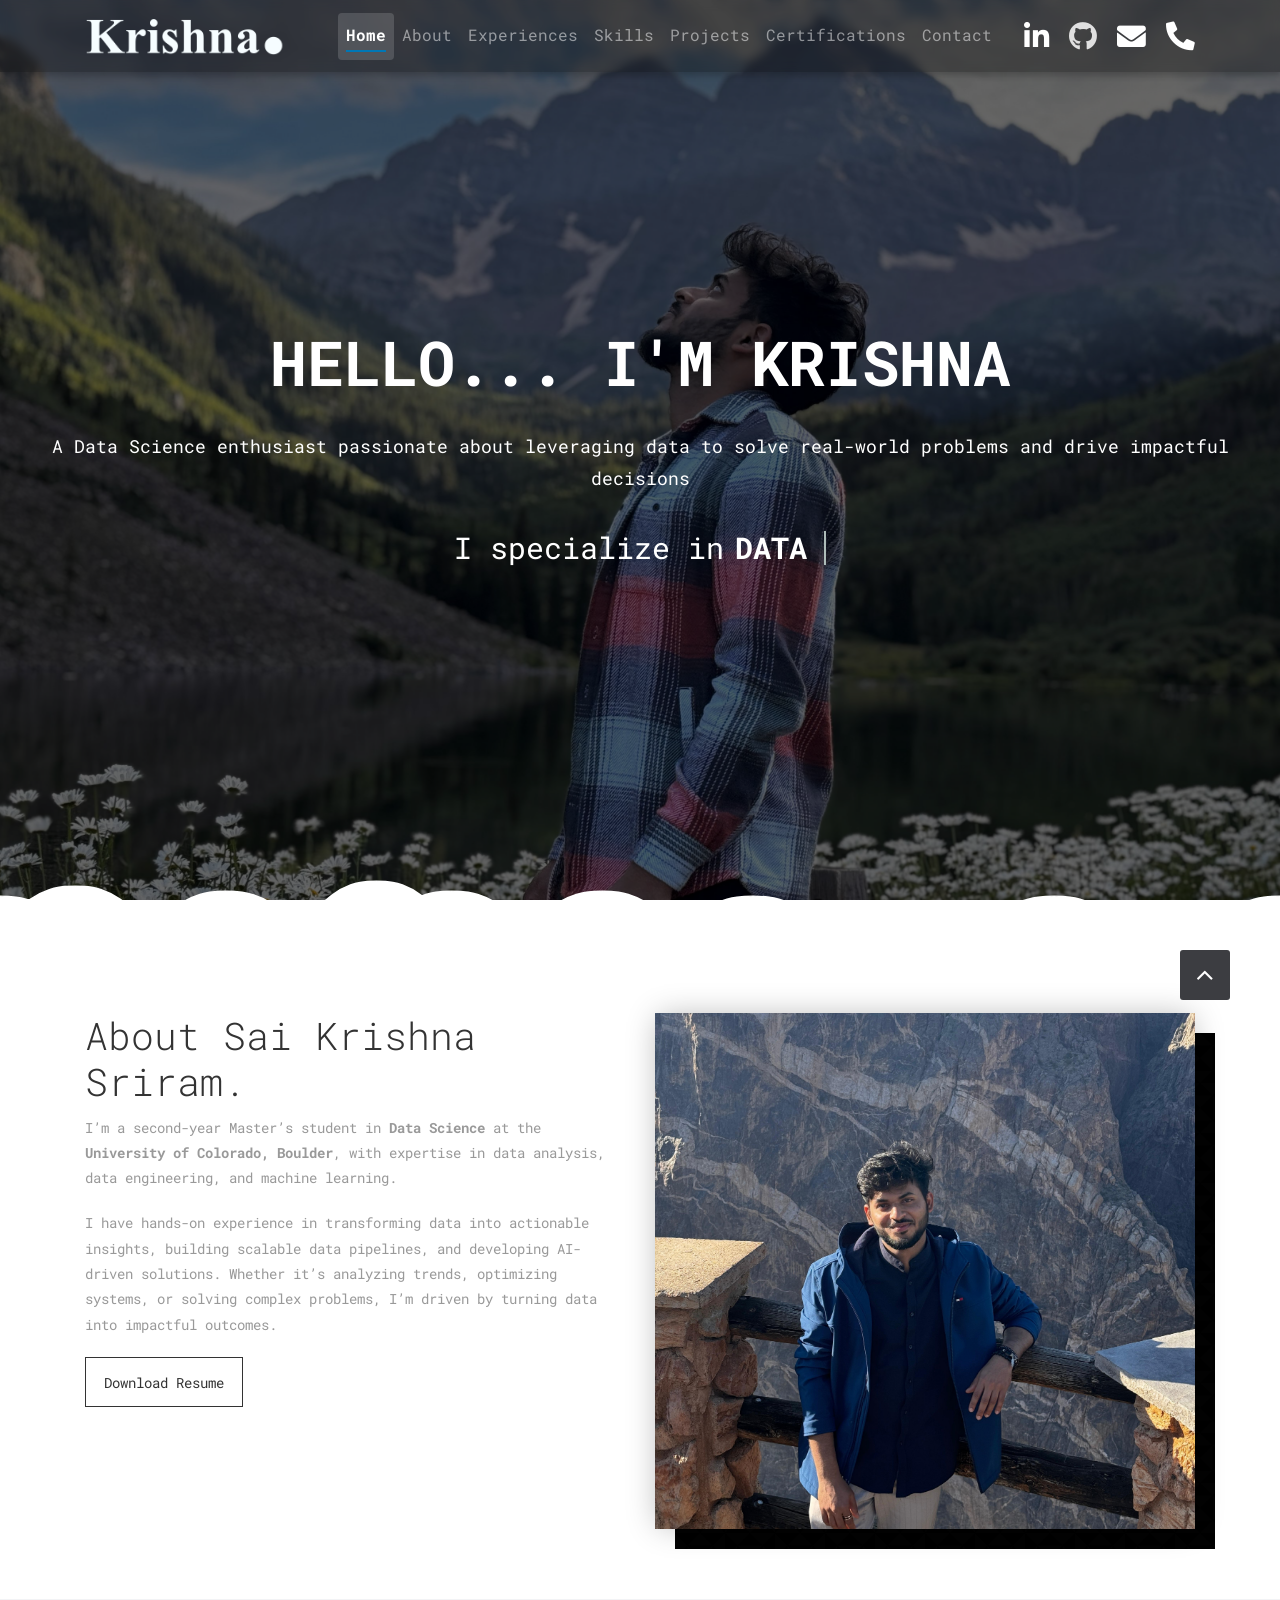
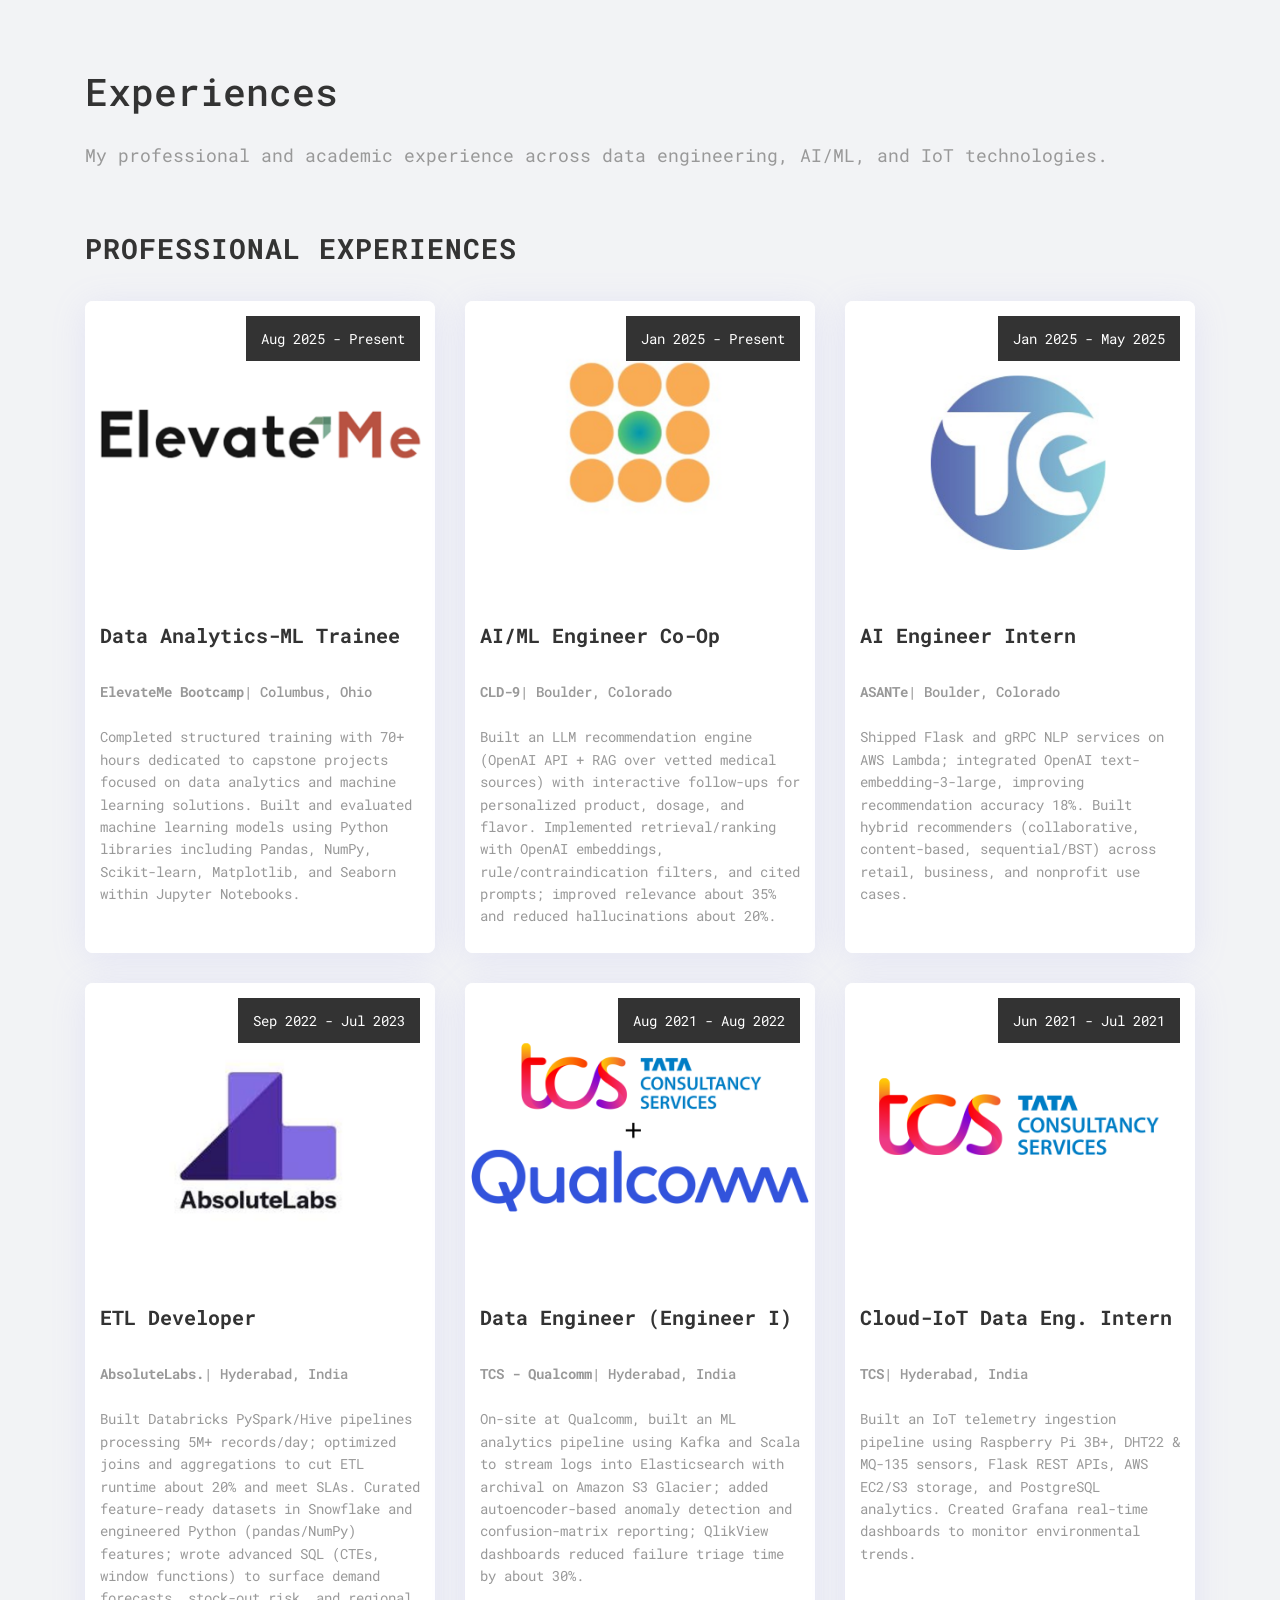
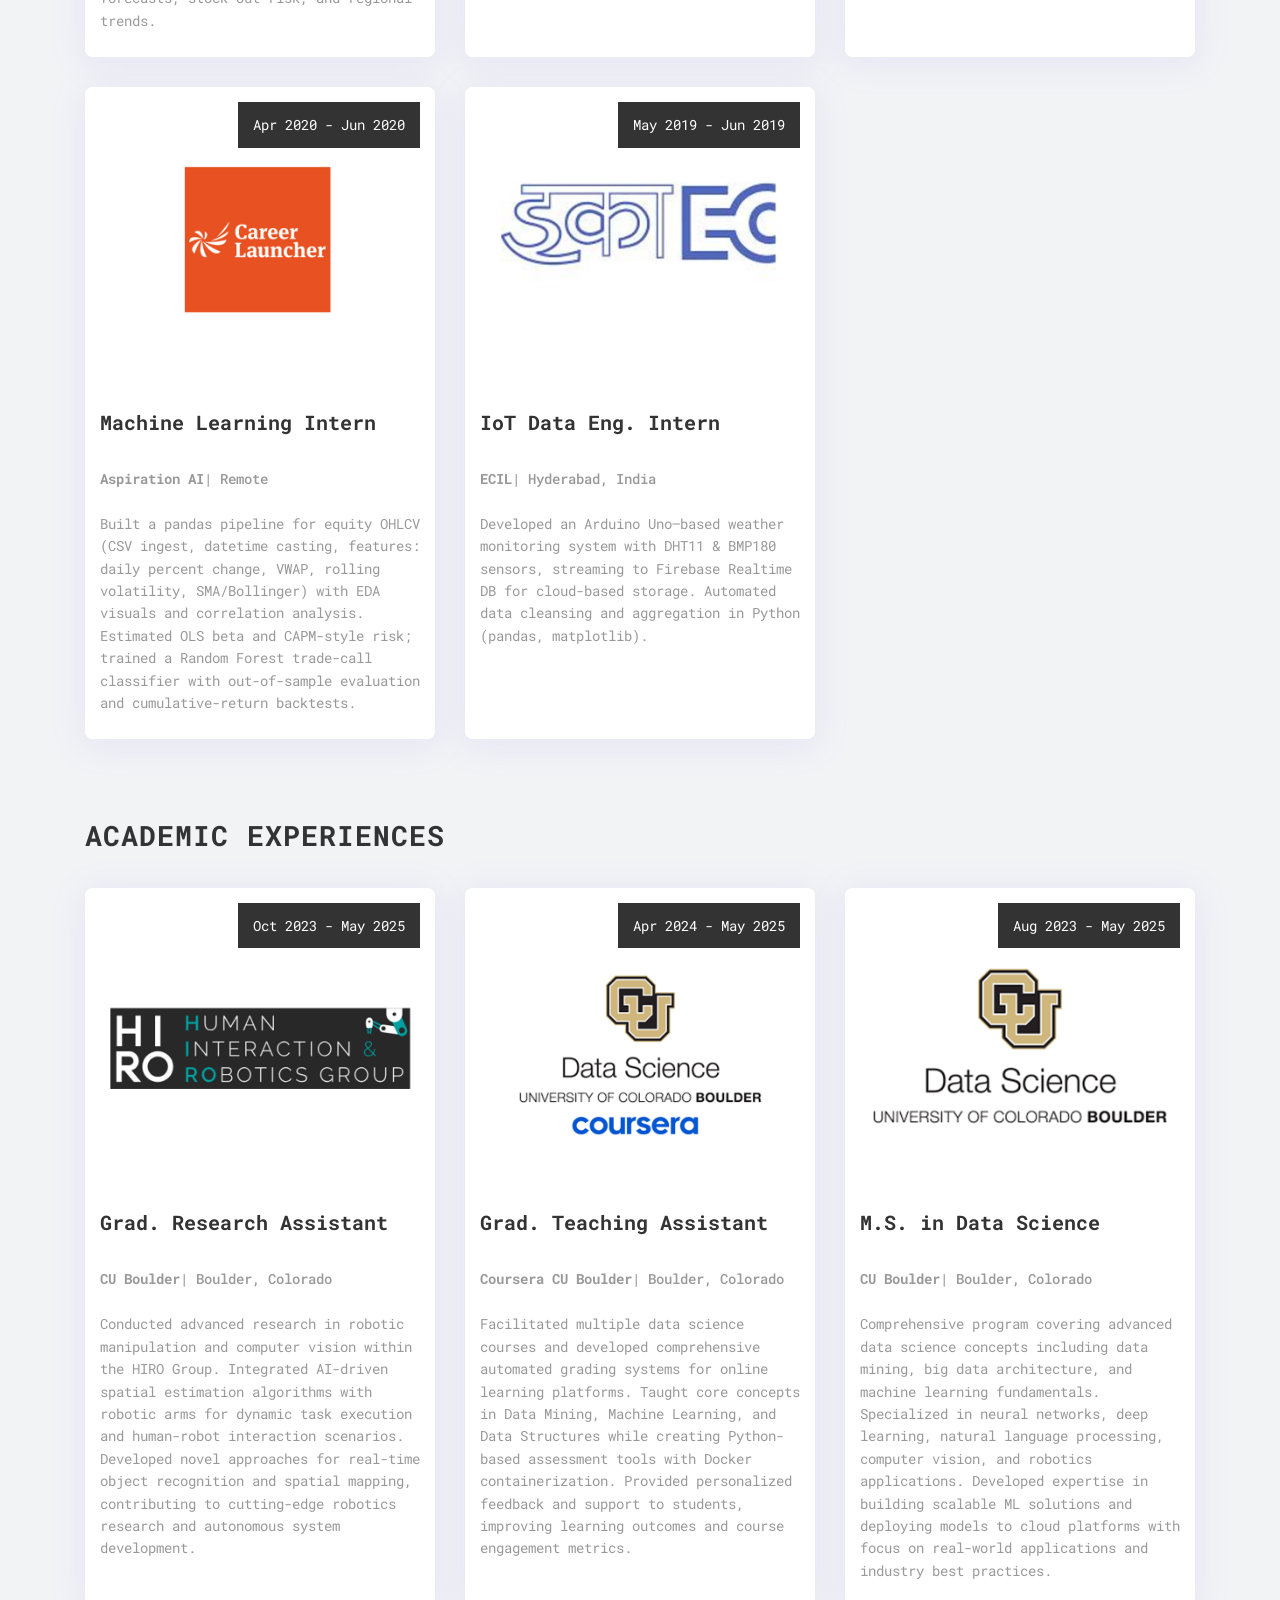
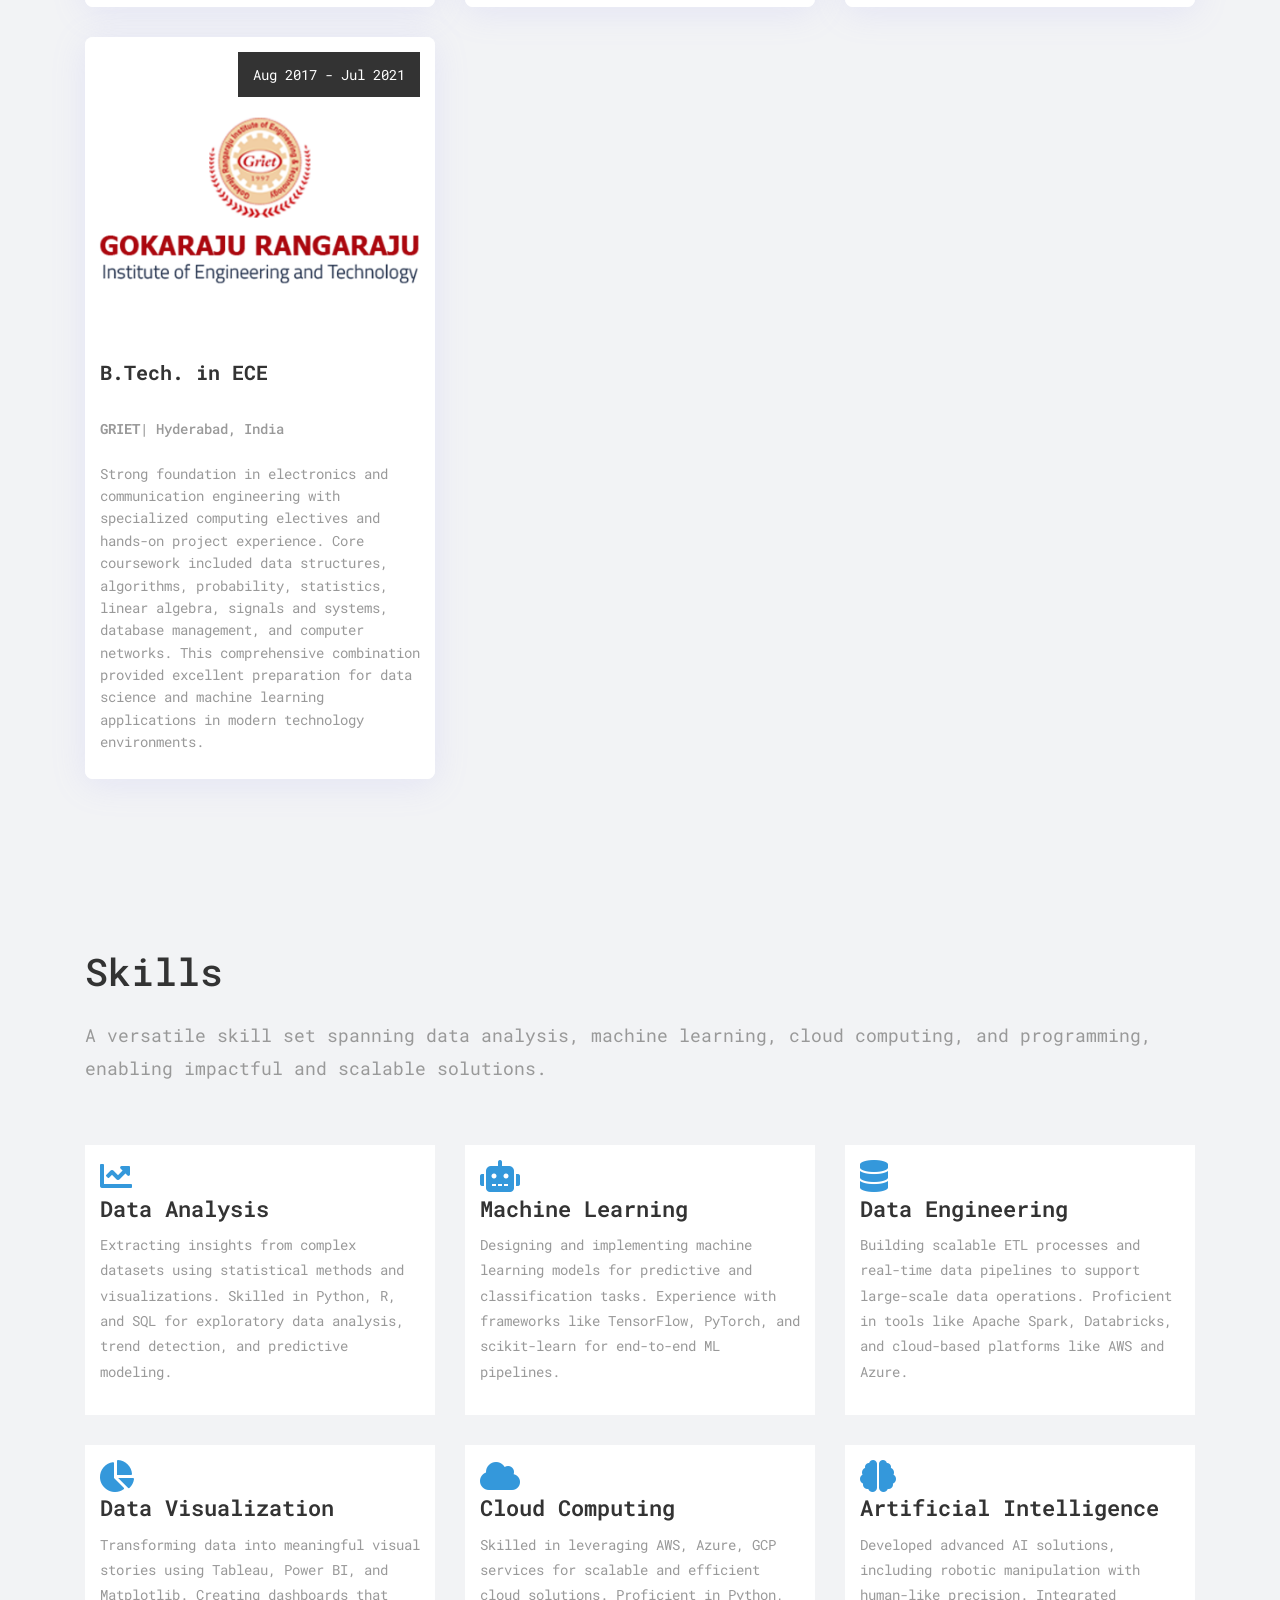
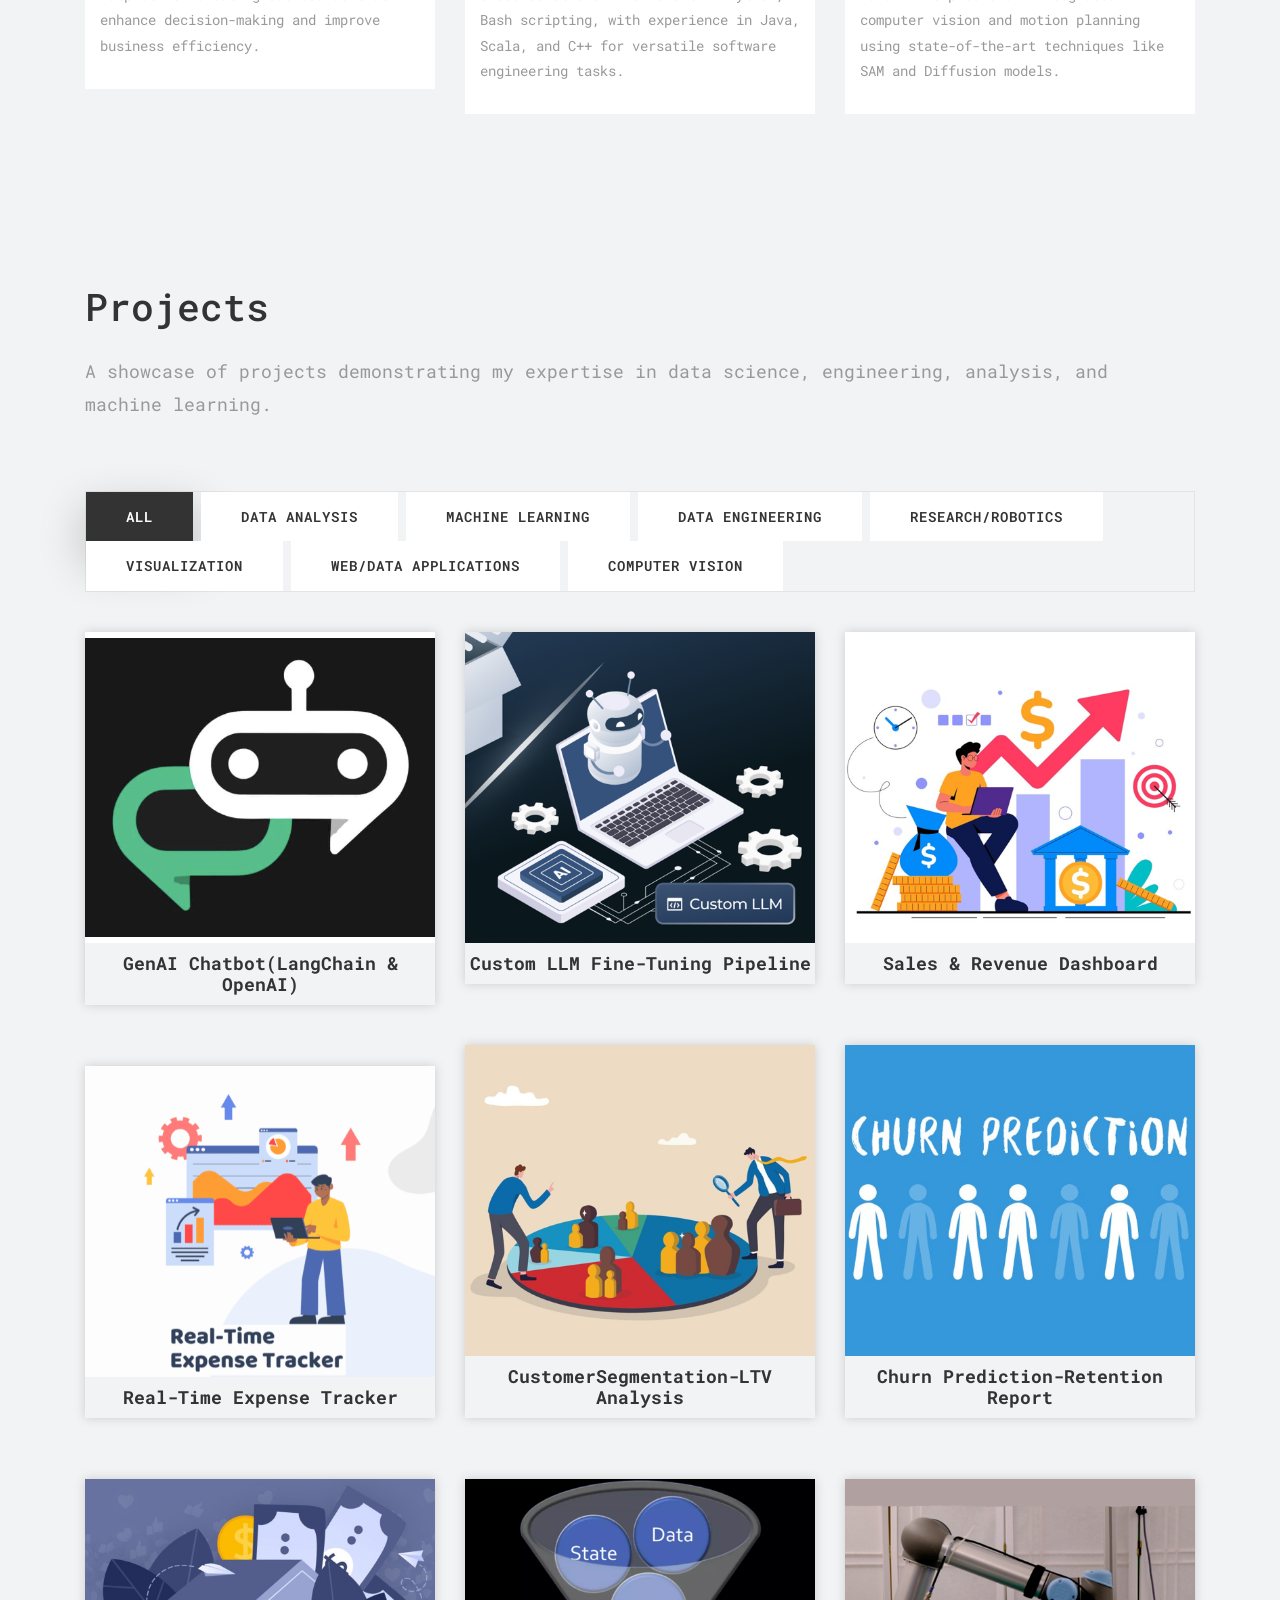
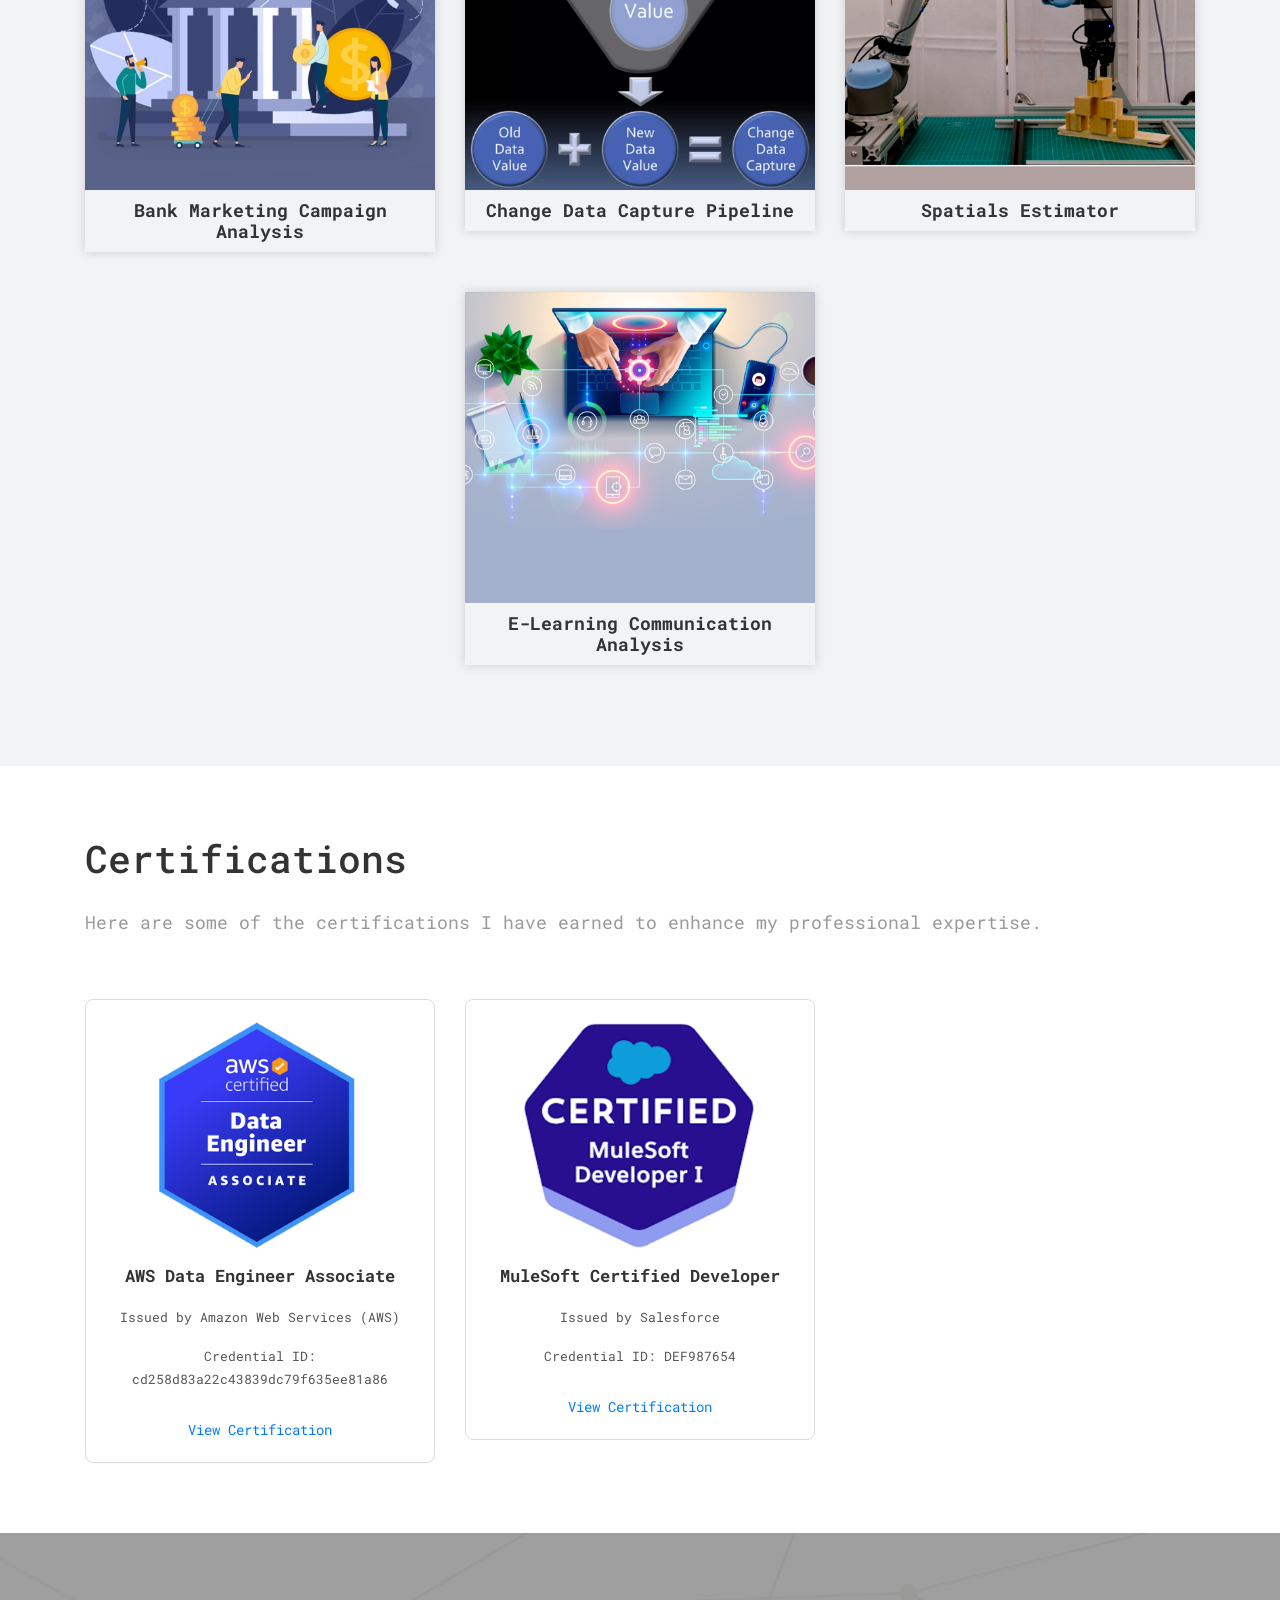
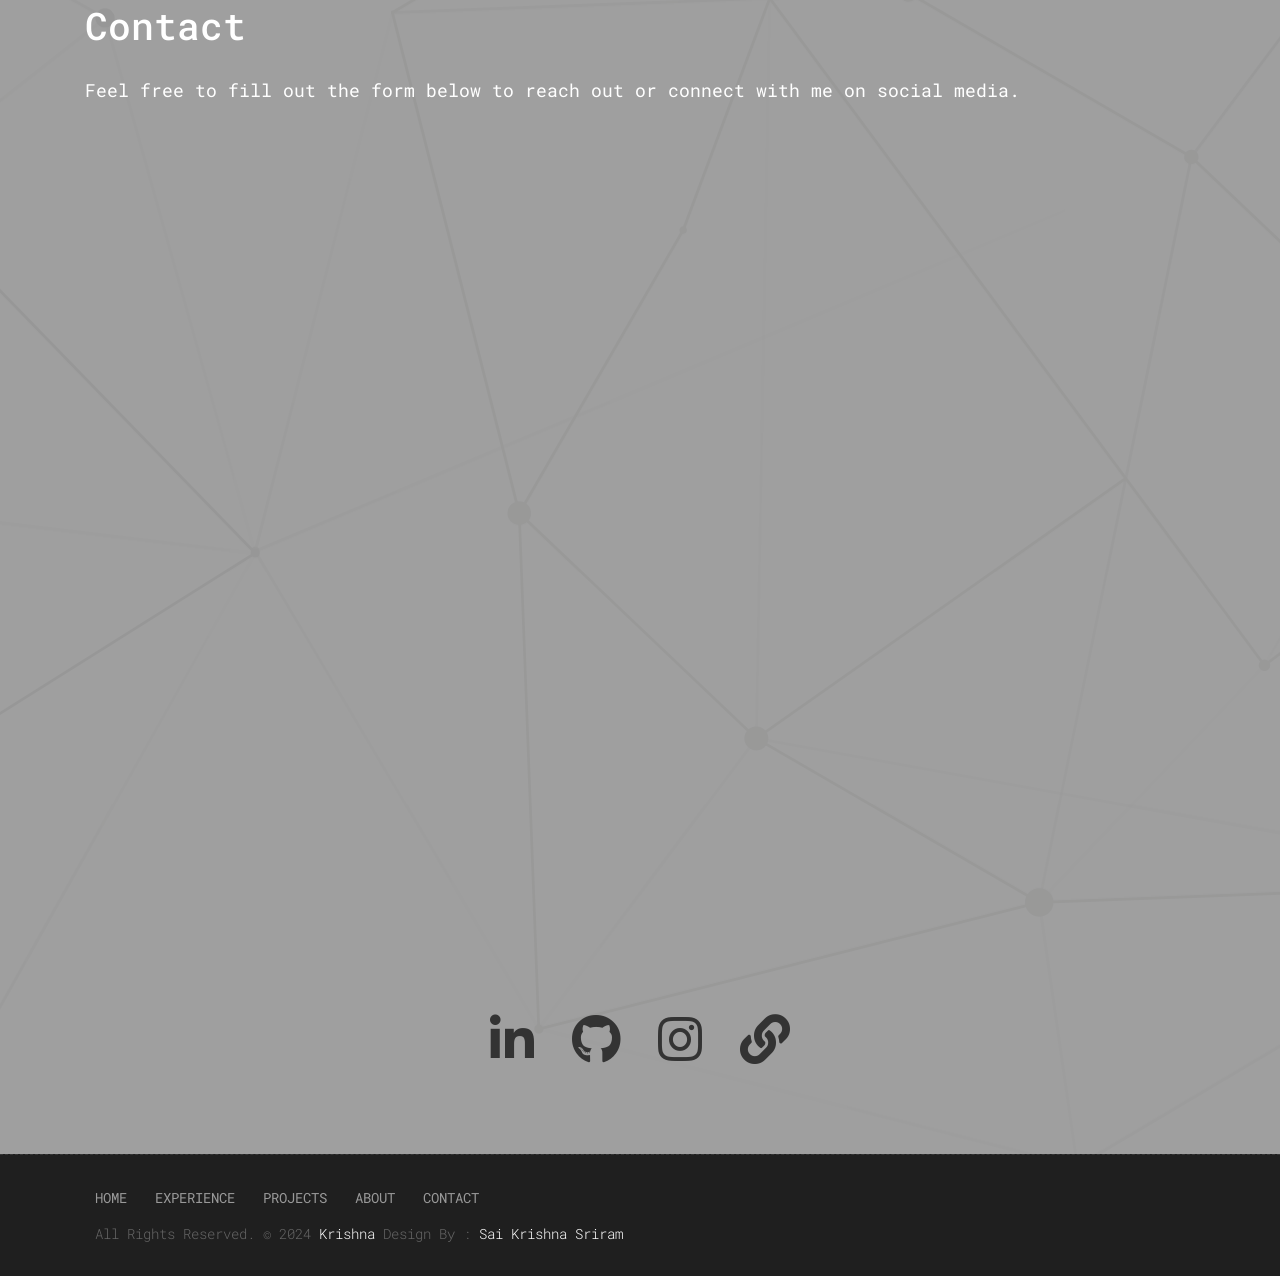
==== index.html @ e0ec7920 "Update portfolio with new images and styling changes" ====
<!DOCTYPE html>
<html lang="en">

    <!-- Basic -->
    <meta charset="utf-8">
    <meta http-equiv="X-UA-Compatible" content="IE=edge">   
   
    <!-- Mobile Metas -->
    <meta name="viewport" content="width=device-width, minimum-scale=1.0, maximum-scale=1.0, user-scalable=no">
 
     <!-- Site Metas -->
    <title>Sriram Sai Krishna</title>  
    <meta name="keywords" content="">
    <meta name="description" content="">
    <meta name="author" content="">

    <!-- Site Icons -->
    <link rel="shortcut icon" href="uploads/favicon.ico" type="image/x-icon" />
    <link rel="apple-touch-icon" href="images/apple-touch-icon.png">
    <link href="https://cdnjs.cloudflare.com/ajax/libs/font-awesome/5.15.4/css/all.min.css" rel="stylesheet">


    <!-- Bootstrap CSS -->
    <link rel="stylesheet" href="css/bootstrap.min.css">
    <!-- Site CSS -->
    <link rel="stylesheet" href="style.css">
    <!-- Responsive CSS -->
    <link rel="stylesheet" href="css/responsive.css">
    <!-- Custom CSS -->
    <link rel="stylesheet" href="css/custom.css">
	<script src="js/modernizr.js"></script> <!-- Modernizr -->

    <!--[if lt IE 9]>
      <script src="https://oss.maxcdn.com/libs/html5shiv/3.7.0/html5shiv.js"></script>
      <script src="https://oss.maxcdn.com/libs/respond.js/1.4.2/respond.min.js"></script>
    <![endif]-->

</head>
<body id="page-top" class="politics_version">

    <!-- LOADER -->
    <div id="preloader">
        <div id="main-ld">
			<div id="loader"></div>  
		</div>
    </div><!-- end loader -->
    <!-- END LOADER -->
	
<!-- Navigation -->
<nav class="navbar navbar-expand-lg navbar-dark fixed-top" id="mainNav">
  <div class="container">
      <a class="navbar-brand js-scroll-trigger" href="#page-top">
          <img class="img-fluid" src="images/logo.png" alt="" />
      </a>
      <button
          class="navbar-toggler navbar-toggler-right"
          type="button"
          data-toggle="collapse"
          data-target="#navbarResponsive"
          aria-controls="navbarResponsive"
          aria-expanded="false"
          aria-label="Toggle navigation"
      >
          Menu
          <i class="fa fa-bars"></i>
      </button>
      <div class="collapse navbar-collapse" id="navbarResponsive">
          <ul class="navbar-nav text-uppercase ml-auto">
              <li class="nav-item">
                  <a class="nav-link js-scroll-trigger active" href="#home">Home</a>
              </li>
              <li class="nav-item">
                  <a class="nav-link js-scroll-trigger active" href="#about">About</a>
              </li>
              <li class="nav-item">
                  <a class="nav-link js-scroll-trigger active" href="#experiences">Experiences</a>
              </li>
              <li class="nav-item">
                  <a class="nav-link js-scroll-trigger active" href="#skills">Skills</a>
              </li>
              <li class="nav-item">
                  <a class="nav-link js-scroll-trigger active" href="#projects">Projects</a>
              </li>
              <li class="nav-item">
                  <a class="nav-link js-scroll-trigger active" href="#certifications">Certifications</a>
              </li>
              <li class="nav-item">
                  <a class="nav-link js-scroll-trigger active" href="#contact">Contact</a>
              </li>
          </ul>
          <!-- Social Icons -->
          <div class="navbar-social ml-4">
              <a href="https://www.linkedin.com/in/saikrishnasriram/" target="_blank" class="social-icon">
                  <i class="fab fa-linkedin"></i>
              </a>
              <a href="https://github.com/Krish3na" target="_blank" class="social-icon">
                  <i class="fab fa-github"></i>
              </a>
              <a href="mailto:saikrishna.sriram@colorado.edu" class="social-icon">
                  <i class="fas fa-envelope"></i>
              </a>
              <a href="tel:+17202336444" class="social-icon">
                  <i class="fas fa-phone-alt"></i>
              </a>
          </div>
      </div>
  </div>
</nav>

	<section id="home" class="main-banner parallaxie" style="background: url('uploads/banner-01.jpg')">
		<div class="heading">
			<h1>hello... i'm Krishna</h1>
			<p>A Data Science enthusiast passionate about leveraging data to solve real-world problems and drive impactful decisions</p>
			<h3 class="cd-headline clip is-full-width">
				<span>I specialize in </span>
				<span class="cd-words-wrapper">
					<b class="is-visible">Data Analysis</b>
					<b>Machine Learning</b>
					<b>Data Engineering</b>
					<b>Data Visualization</b>
				</span>
			</h3>
		</div>
	</section>

	<svg id="clouds" class="hidden-xs" xmlns="http://www.w3.org/2000/svg" version="1.1" width="100%" height="100" viewBox="0 0 85 100" preserveAspectRatio="none">
        <path d="M-5 100 Q 0 20 5 100 Z
            M0 100 Q 5 0 10 100
            M5 100 Q 10 30 15 100
            M10 100 Q 15 10 20 100
            M15 100 Q 20 30 25 100
            M20 100 Q 25 -10 30 100
            M25 100 Q 30 10 35 100
            M30 100 Q 35 30 40 100
            M35 100 Q 40 10 45 100
            M40 100 Q 45 50 50 100
            M45 100 Q 50 20 55 100
            M50 100 Q 55 40 60 100
            M55 100 Q 60 60 65 100
            M60 100 Q 65 50 70 100
            M65 100 Q 70 20 75 100
            M70 100 Q 75 45 80 100
            M75 100 Q 80 30 85 100
            M80 100 Q 85 20 90 100
            M85 100 Q 90 50 95 100
            M90 100 Q 95 25 100 100
            M95 100 Q 100 15 105 100 Z">
        </path>
    </svg>

    <div id="about" class="section wb">
        <div class="container">
            <div class="row">
                <div class="col-md-6">
                    <div class="message-box">                        
                        <h2>About Sai Krishna Sriram.</h2>
                        <p>I’m a second-year Master’s student in  <strong>Data Science</strong> at the  <strong>University of Colorado, Boulder</strong>, with expertise in data analysis, data engineering, and machine learning.</p>
						<p>I have hands-on experience in transforming data into actionable insights, building scalable data pipelines, and developing AI-driven solutions. Whether it’s analyzing trends, optimizing systems, or solving complex problems, I’m driven by turning data into impactful outcomes.</p>

                        <a href="assets/SaiKrishna_Sriram_Resume_DataEngineer.pdf" download="SaiKrishna_Sriram_Resume.pdf" class="sim-btn btn-hover-new" data-text="Download Resume"><span>Download Resume</span></a>
                        <!-- <a href="assets/SaiKrishnaSriram_Resume_E2.pdf" download="SaiKrishna_Sriram_Resume.pdf" class="btn btn-primary">
                            Download Resume
                        </a> -->
                        
                    </div><!-- end messagebox -->
                </div><!-- end col -->

                <div class="col-md-6">
                    <div class="right-box-pro wow fadeIn">
                        <img src="uploads/about_04.jpg" alt="" class="img-fluid img-rounded">
                    </div><!-- end media -->
                </div><!-- end col -->
            </div><!-- end row -->
        </div><!-- end container -->
    </div><!-- end section -->
	
    <div id="experiences" class="section lb">
		<div class="container">
			<div class="section-title text-left">
                <h3>Experiences</h3>
                <p>My professional and academic experience across data engineering, AI/ML, and IoT technologies.</p>
            </div><!-- end title -->
			
			<!-- Professional Experiences Subsection -->
			<div class="subsection-title text-left">
                <h4 style="font-size: 28px; font-weight: 700; color: #333; margin-bottom: 25px; text-transform: uppercase; letter-spacing: 1px;">Professional Experiences</h4>
            </div>
			
			<div class="row">
                <div class="col-md-4 col-sm-6 col-lg-4">
					<div class="post-box">
						<div class="post-thumb">
							<img src="uploads/ElevateMe.png" class="img-fluid" alt="post-img" />
							<div class="date">
								<span>Aug 2025 - Present</span>
							</div>
						</div>
						<div class="post-info">
                            <h4>Data Analytics-ML Trainee</h4>
                            <p><strong>ElevateMe Bootcamp</strong> | Columbus, Ohio</p>
                            <p>
                                Completed structured training with 70+ hours dedicated to capstone projects focused on data analytics and machine learning solutions. Built and evaluated machine learning models using Python libraries including Pandas, NumPy, Scikit-learn, Matplotlib, and Seaborn within Jupyter Notebooks.
                            </p>
                        </div>
					</div>
				</div>
                <div class="col-md-4 col-sm-6 col-lg-4">
					<div class="post-box">
						<div class="post-thumb">
							<img src="uploads/CLD-9.png" class="img-fluid" alt="post-img" />
							<div class="date">
								<span>Jan 2025 - Present</span>
							</div>
						</div>
						<div class="post-info">
                            <h4>AI/ML Engineer Co-Op</h4>
                            <p><strong>CLD-9</strong> | Boulder, Colorado</p>
                            <p>
                                Built an LLM recommendation engine (OpenAI API + RAG over vetted medical sources) with interactive follow-ups for personalized product, dosage, and flavor. Implemented retrieval/ranking with OpenAI embeddings, rule/contraindication filters, and cited prompts; improved relevance about 35% and reduced hallucinations about 20%.
                            </p>
                        </div>
					</div>
				</div>
                <div class="col-md-4 col-sm-6 col-lg-4">
					<div class="post-box">
						<div class="post-thumb">
							<img src="uploads/ASANTe.png" class="img-fluid" alt="post-img" />
							<div class="date">
								<span>Jan 2025 - May 2025</span>
							</div>
						</div>
						<div class="post-info">
                            <h4>AI Engineer Intern</h4>
                            <p><strong>ASANTe</strong> | Boulder, Colorado</p>
                            <p>
                                Shipped Flask and gRPC NLP services on AWS Lambda; integrated OpenAI text-embedding-3-large, improving recommendation accuracy 18%. Built hybrid recommenders (collaborative, content-based, sequential/BST) across retail, business, and nonprofit use cases.
                            </p>
						</div>
					</div>
				</div>
				<div class="col-md-4 col-sm-6 col-lg-4">
					<div class="post-box">
						<div class="post-thumb">
							<img src="uploads/absoluteLabs.png" class="img-fluid" alt="post-img" />
							<div class="date">
								<span>Sep 2022 - Jul 2023</span>
							</div>
						</div>
                        <div class="post-info">
                            <h4>ETL Developer</h4>
                            <p><strong>AbsoluteLabs.</strong> | Hyderabad, India</p>
                            <p>
                                Built Databricks PySpark/Hive pipelines processing 5M+ records/day; optimized joins and aggregations to cut ETL runtime about 20% and meet SLAs. Curated feature-ready datasets in Snowflake and engineered Python (pandas/NumPy) features; wrote advanced SQL (CTEs, window functions) to surface demand forecasts, stock-out risk, and regional trends.
                            </p>
                        </div>
                    </div>
                </div>
				<div class="col-md-4 col-sm-6 col-lg-4">
					<div class="post-box">
						<div class="post-thumb">
							<img src="uploads/tcsQ.png" class="img-fluid" alt="post-img" />
							<div class="date">
								<span>Aug 2021 - Aug 2022</span>
							</div>
						</div>
						<div class="post-info">
                            <h4>Data Engineer (Engineer I)</h4>
                            <p><strong>TCS - Qualcomm</strong> | Hyderabad, India</p>
                            <p>
                                On-site at Qualcomm, built an ML analytics pipeline using Kafka and Scala to stream logs into Elasticsearch with archival on Amazon S3 Glacier; added autoencoder-based anomaly detection and confusion-matrix reporting; QlikView dashboards reduced failure triage time by about 30%.
                            </p>
                        </div>
                    </div>
                </div>
                <div class="col-md-4 col-sm-6 col-lg-4">
					<div class="post-box">
						<div class="post-thumb">
							<img src="uploads/TCS.png" class="img-fluid" alt="post-img" />
							<div class="date">
								<span>Jun 2021 - Jul 2021</span>
							</div>
						</div>
						<div class="post-info">
                            <h4>Cloud-IoT Data Eng. Intern</h4>
                            <p><strong>TCS</strong> | Hyderabad, India</p>
                            <p>
                                Built an IoT telemetry ingestion pipeline using Raspberry Pi 3B+, DHT22 & MQ-135 sensors, Flask REST APIs, AWS EC2/S3 storage, and PostgreSQL analytics. Created Grafana real-time dashboards to monitor environmental trends.
                            </p>
                        </div>
                    </div>
                </div>
				<div class="col-md-4 col-sm-6 col-lg-4">
					<div class="post-box">
						<div class="post-thumb">
							<img src="uploads/CareerLauncher.png" class="img-fluid" alt="post-img" />
							<div class="date">
								<span>Apr 2020 - Jun 2020</span>
							</div>
						</div>
						<div class="post-info">
                            <h4>Machine Learning Intern</h4>
                            <p><strong>Aspiration AI</strong> | Remote</p>
                            <p>
                                Built a pandas pipeline for equity OHLCV (CSV ingest, datetime casting, features: daily percent change, VWAP, rolling volatility, SMA/Bollinger) with EDA visuals and correlation analysis. Estimated OLS beta and CAPM-style risk; trained a Random Forest trade-call classifier with out-of-sample evaluation and cumulative-return backtests.
                            </p>
                        </div>
                    </div>
                </div>
				<div class="col-md-4 col-sm-6 col-lg-4">
					<div class="post-box">
						<div class="post-thumb">
							<img src="uploads/ECIL.png" class="img-fluid" alt="post-img" />
							<div class="date">
								<span>May 2019 - Jun 2019</span>
							</div>
						</div>
						<div class="post-info">
                            <h4>IoT Data Eng. Intern</h4>
                            <p><strong>ECIL</strong> | Hyderabad, India</p>
                            <p>
                                Developed an Arduino Uno–based weather monitoring system with DHT11 & BMP180 sensors, streaming to Firebase Realtime DB for cloud-based storage. Automated data cleansing and aggregation in Python (pandas, matplotlib).
                            </p>
                        </div>
                    </div>
                </div>
			</div>
			
			<!-- Academic Experiences Subsection -->
			<div class="subsection-title text-left" style="margin-top: 50px;">
                <h4 style="font-size: 28px; font-weight: 700; color: #333; margin-bottom: 25px; text-transform: uppercase; letter-spacing: 1px;">Academic Experiences</h4>
            </div>
			
			<div class="row">
                <div class="col-md-4 col-sm-6 col-lg-4">
					<div class="post-box">
						<div class="post-thumb">
							<img src="uploads/hiro_cuboulder.png" class="img-fluid" alt="post-img" />
							<div class="date">
								<span>Oct 2023 - May 2025</span>
							</div>
						</div>
						<div class="post-info">
                            <h4>Grad. Research Assistant</h4>
                            <p><strong>CU Boulder</strong> | Boulder, Colorado</p>
                            <p>
                                Conducted advanced research in robotic manipulation and computer vision within the HIRO Group. Integrated AI-driven spatial estimation algorithms with robotic arms for dynamic task execution and human-robot interaction scenarios. Developed novel approaches for real-time object recognition and spatial mapping, contributing to cutting-edge robotics research and autonomous system development.
                            </p>
						</div>
					</div>
				</div>
                <div class="col-md-4 col-sm-6 col-lg-4">
					<div class="post-box">
						<div class="post-thumb">
							<img src="uploads/msds_online_coursera.png" class="img-fluid" alt="post-img" />
							<div class="date">
								<span>Apr 2024 - May 2025</span>
							</div>
						</div>
						<div class="post-info">
                            <h4>Grad. Teaching Assistant</h4>
                            <p><strong>Coursera CU Boulder</strong> | Boulder, Colorado</p>
                            <p>
                                Facilitated multiple data science courses and developed comprehensive automated grading systems for online learning platforms. Taught core concepts in Data Mining, Machine Learning, and Data Structures while creating Python-based assessment tools with Docker containerization. Provided personalized feedback and support to students, improving learning outcomes and course engagement metrics.
                            </p>
                        </div>
					</div>
				</div>
                <div class="col-md-4 col-sm-6 col-lg-4">
					<div class="post-box">
						<div class="post-thumb">
							<img src="uploads/CUBoulder.png" class="img-fluid" alt="post-img" />
							<div class="date">
								<span>Aug 2023 - May 2025</span>
							</div>
						</div>
						<div class="post-info">
                            <h4>M.S. in Data Science</h4>
                            <p><strong>CU Boulder</strong> | Boulder, Colorado</p>
                            <p>
                                Comprehensive program covering advanced data science concepts including data mining, big data architecture, and machine learning fundamentals. Specialized in neural networks, deep learning, natural language processing, computer vision, and robotics applications. Developed expertise in building scalable ML solutions and deploying models to cloud platforms with focus on real-world applications and industry best practices.
                            </p>
						</div>
					</div>
				</div>
                <div class="col-md-4 col-sm-6 col-lg-4">
					<div class="post-box">
						<div class="post-thumb">
							<img src="uploads/GRIET.png" class="img-fluid" alt="post-img" />
							<div class="date">
								<span>Aug 2017 - Jul 2021</span>
							</div>
						</div>
						<div class="post-info">
                            <h4>B.Tech. in ECE</h4>
                            <p><strong>GRIET</strong> | Hyderabad, India</p>
                            <p>
                                Strong foundation in electronics and communication engineering with specialized computing electives and hands-on project experience. Core coursework included data structures, algorithms, probability, statistics, linear algebra, signals and systems, database management, and computer networks. This comprehensive combination provided excellent preparation for data science and machine learning applications in modern technology environments.
                            </p>
                        </div>
					</div>
				</div>
			</div>
			
		</div>
	</div>

    <div id="skills" class="section lb">
        <div class="container">
          <div class="section-title text-left">
            <h3>Skills</h3>
            <p>A versatile skill set spanning data analysis, machine learning, cloud computing, and programming, enabling impactful and scalable solutions.</p>
          </div>
          <div class="row">
            <!-- Data Analysis -->
            <div class="col-md-4">
              <div class="skills-inner-box">
                <div class="ser-icon">
                  <i class="fas fa-chart-line"></i>
                </div>
                <h2>Data Analysis</h2>
                <p>Extracting insights from complex datasets using statistical methods and visualizations. Skilled in Python, R, and SQL for exploratory data analysis, trend detection, and predictive modeling.</p>
              </div>
            </div>
            <!-- Machine Learning -->
            <div class="col-md-4">
              <div class="skills-inner-box">
                <div class="ser-icon">
                  <i class="fas fa-robot"></i>
                </div>
                <h2>Machine Learning</h2>
                <p>Designing and implementing machine learning models for predictive and classification tasks. Experience with frameworks like TensorFlow, PyTorch, and scikit-learn for end-to-end ML pipelines.</p>
              </div>
            </div>
            <!-- Data Engineering -->
            <div class="col-md-4">
              <div class="skills-inner-box">
                <div class="ser-icon">
                  <i class="fas fa-database"></i>
                </div>
                <h2>Data Engineering</h2>
                <p>Building scalable ETL processes and real-time data pipelines to support large-scale data operations. Proficient in tools like Apache Spark, Databricks, and cloud-based platforms like AWS and Azure.</p>
              </div>
            </div>
            <!-- Data Visualization -->
            <div class="col-md-4">
              <div class="skills-inner-box">
                <div class="ser-icon">
                  <i class="fas fa-chart-pie"></i>
                </div>
                <h2>Data Visualization</h2>
                <p>Transforming data into meaningful visual stories using Tableau, Power BI, and Matplotlib. Creating dashboards that enhance decision-making and improve business efficiency.</p>
              </div>
            </div>
            <!-- Cloud Computing -->
            <div class="col-md-4">
              <div class="skills-inner-box">
                <div class="ser-icon">
                  <i class="fas fa-cloud"></i>
                </div>
                <h2>Cloud Computing</h2>
                <p>Skilled in leveraging AWS, Azure, GCP services for scalable and efficient cloud solutions. Proficient in Python, Bash scripting, with experience in Java, Scala, and C++ for versatile software engineering tasks.</p>
              </div>
            </div>
            <!-- Artificial Intelligence -->
            <div class="col-md-4">
              <div class="skills-inner-box">
                <div class="ser-icon">
                  <i class="fas fa-brain"></i>
                </div>
                <h2>Artificial Intelligence</h2>
                <p>Developed advanced AI solutions, including robotic manipulation with human-like precision. Integrated computer vision and motion planning using state-of-the-art techniques like SAM and Diffusion models.</p>
              </div>
            </div>
          </div>
        </div>
      </div>
      
	
	<div id="projects" class="section lb">
		<div class="container">
			<div class="section-title text-left">
                <h3>Projects</h3>
                <p>A showcase of projects demonstrating my expertise in data science, engineering, analysis, and machine learning.</p>
            </div><!-- end title -->
			
			<div class="gallery-menu row">
				<div class="col-md-12">
					<div class="button-group filter-button-group text-left">
						<button class="active" data-filter="*">All</button>
						<button data-filter=".gal_a">Data Analysis</button>
						<button data-filter=".gal_b">Machine Learning</button>
						<button data-filter=".gal_c">Data Engineering</button>
                        <button data-filter=".gal_d">Research/Robotics</button>
                        <button data-filter=".gal_e">Visualization</button>
                        <button data-filter=".gal_f">Web/Data Applications</button>
                        <button data-filter=".gal_g">Computer Vision</button>
					</div>
				</div>
			</div>
			
			<div class="gallery-list row">

                <div class="col-md-4 col-sm-6 gallery-grid gal_b gal_c gal_f gal_e gal_a">
                    <div class="gallery-single fix equal-box">
                        <img src="uploads/GenAIChatbot.png" class="img-fluid" alt="GenAI Chatbot(LangChain & OpenAI)">
                        <div class="img-overlay">
                            <a href="https://github.com/Krish3na/genai-chatbot" target="_blank" class="hoverbutton global-radius">
                                <i class="fa fa-github"></i>
                            </a>
                        </div>
                        <h4 class="project-title">GenAI Chatbot(LangChain & OpenAI)</h4>
                    </div>
                </div>

                <div class="col-md-4 col-sm-6 gallery-grid gal_b gal_c gal_f">
                    <div class="gallery-single fix equal-box">
                        <img src="uploads/CustomLLMPipeline.png" class="img-fluid" alt="Custom LLM Fine-Tuning Pipeline">
                        <div class="img-overlay">
                            <a href="https://github.com/Krish3na/custom-llm-fine-tuning " target="_blank" class="hoverbutton global-radius">
                                <i class="fa fa-github"></i>
                            </a>
                        </div>
                        <h4 class="project-title">Custom LLM Fine-Tuning Pipeline</h4>
                    </div>
                </div>

                <div class="col-md-4 col-sm-6 gallery-grid gal_a gal_b gal_c gal_e gal_f">
                    <div class="gallery-single fix equal-box">
                        <img src="uploads/Sales&Revenue.png" class="img-fluid" alt="Sales & Revenue Dashboard">
                        <div class="img-overlay">
                            <a href="https://github.com/Krish3na/sales-revenue" target="_blank" class="hoverbutton global-radius">
                                <i class="fa fa-github"></i>
                            </a>
                        </div>
                        <h4 class="project-title">Sales & Revenue Dashboard</h4>
                    </div>
                </div>

                <div class="col-md-4 col-sm-6 gallery-grid gal_a gal_b gal_c gal_e gal_f">
                    <div class="gallery-single fix equal-box">
                        <img src="uploads/CustomerSegementation.png" class="img-fluid" alt="Customer Segmentation & LTV Analysis">
                        <div class="img-overlay">
                            <a href="https://github.com/Krish3na/customer-segmentation" target="_blank" class="hoverbutton global-radius">
                                <i class="fa fa-github"></i>
                            </a>
                        </div>
                        <h4 class="project-title">CustomerSegmentation-LTV Analysis</h4>
                    </div>
                </div>

                <div class="col-md-4 col-sm-6 gallery-grid gal_a gal_b gal_c gal_e gal_f">
                    <div class="gallery-single fix equal-box">
                        <img src="uploads/ChurnPrediction.png" class="img-fluid" alt="Churn Prediction & Retention Reporting">
                        <div class="img-overlay">
                            <a href="https://github.com/Krish3na/churn-prediction" target="_blank" class="hoverbutton global-radius">
                                <i class="fa fa-github"></i>
                            </a>
                        </div>
                        <h4 class="project-title">Churn Prediction-Retention Report</h4>
                    </div>
                </div>

                <div class="col-md-4 col-sm-6 gallery-grid gal_a gal_c gal_e gal_f">
                    <div class="gallery-single fix equal-box">
                        <img src="uploads/Real-TimeExpenseTrackerPreview.png" class="img-fluid" alt="Real-Time Expense Tracker">
                        <div class="img-overlay">
                            <a href="https://github.com/Krish3na/real-time-expense-tracker" target="_blank" class="hoverbutton global-radius">
                                <i class="fa fa-github"></i>
                            </a>
                        </div>
                        <h4 class="project-title">Real-Time Expense Tracker</h4>
                    </div>
                </div>
    
                <div class="col-md-4 col-sm-6 gallery-grid gal_a gal_b gal_e">
                    <div class="gallery-single fix equal-box">
                        <img src="uploads/BankMarketingCampaignAnalysis.png" class="img-fluid" alt="Bank Marketing Campaign Analysis">
                        <div class="img-overlay">
                            <a href="https://github.com/Krish3na/BankMarketingCampaignAnalysis" target="_blank" class="hoverbutton global-radius">
                                <i class="fa fa-github"></i>
                            </a>
                        </div>
                        <h4 class="project-title">Bank Marketing Campaign Analysis</h4>
                    </div>
                </div>
                
				<div class="col-md-4 col-sm-6 gallery-grid gal_a gal_c">
                    <div class="gallery-single fix equal-box">
                        <img src="uploads/ChangeDataCapture.png" class="img-fluid" alt="Change Data Capture Pipeline">
                        <div class="img-overlay">
                            <a href="https://github.com/Krish3na/PySpark" target="_blank" class="hoverbutton global-radius">
                                <i class="fa fa-github"></i>
                            </a>
                        </div>
                        <h4 class="project-title">Change Data Capture Pipeline</h4>
                    </div>
                </div>
				
				<div class="col-md-4 col-sm-6 gallery-grid gal_b gal_d gal_g">
                    <div class="gallery-single fix equal-box">
                        <img src="uploads/SpatialsEstimator.png" class="img-fluid" alt="Spatials Estimator">
                        <div class="img-overlay">
                            <a href="https://github.com/Krish3na/SpatialsEstimator" target="_blank" class="hoverbutton global-radius">
                                <i class="fa fa-github"></i>
                            </a>
                        </div>
                        <h4 class="project-title">Spatials Estimator</h4>
                    </div>
                </div>
				
				<div class="col-md-4 col-sm-6 gallery-grid gal_a gal_b gal_c gal_e gal_f">
                    <div class="gallery-single fix equal-box">
                        <img src="uploads/ELearningCommunicationAnalysis.png" class="img-fluid" alt="Bank Marketing Campaign Analysis">
                        <div class="img-overlay">
                            <a href="https://github.com/Krish3na/" target="_blank" class="hoverbutton global-radius">
                                <i class="fa fa-github"></i>
                            </a>
                        </div>
                        <h4 class="project-title">E-Learning Communication Analysis</h4>
                    </div>
                </div>
				
				<!-- <div class="col-md-4 col-sm-6 gallery-grid gal_a gal_b gal_e">
                    <div class="gallery-single fix equal-box">
                        <img src="uploads/CustomerBehaviorAnalysis.png" class="img-fluid" alt="Bank Marketing Campaign Analysis">
                        <div class="img-overlay">
                            <a href="https://github.com/Krish3na/" target="_blank" class="hoverbutton global-radius">
                                <i class="fa fa-github"></i>
                            </a>
                        </div>
                        <h4 class="project-title">Customer Behavior Analysis</h4>
                    </div>
                </div> -->
				
			</div>
			</div>
		</div>
	</div>

	
    <div id="certifications" class="section wb">
        <div class="container">
            <div class="section-title text-left">
                <h3>Certifications</h3>
                <p>Here are some of the certifications I have earned to enhance my professional expertise.</p>
            </div><!-- end title -->
    
            <div class="row">
                <div class="col-md-4 col-sm-6 col-lg-4">
                    <div class="cert-box">
                        <div class="cert-thumb">
                            <img src="uploads/awsDataengineerassociate.png" alt="AWS Certification" class="img-fluid">
                        </div>
                        <div class="cert-info">
                            <h4>AWS Data Engineer Associate</h4>
                            <p>Issued by Amazon Web Services (AWS)</p>
                            <p>Credential ID: cd258d83a22c43839dc79f635ee81a86</p>
                            <a href="https://www.credly.com/badges/570ea899-ca67-4b68-a8ca-bc5131652131/public_url" target="_blank">View Certification</a>
                        </div>
                    </div>
                </div>
    
                <div class="col-md-4 col-sm-6 col-lg-4">
                    <div class="cert-box">
                        <div class="cert-thumb">
                            <img src="uploads/mulesoftDeveloper.png" alt="Mulesoft Certification" class="img-fluid">
                        </div>
                        <div class="cert-info">
                            <h4>MuleSoft Certified Developer</h4>
                            <p>Issued by Salesforce</p>
                            <p>Credential ID: DEF987654</p>
                            <a href="https://trailheadacademy.salesforce.com/products/mulesoft" target="_blank">View Certification</a>
                        </div>
                    </div>
                </div>
    
                <!-- <div class="col-md-4 col-sm-6 col-lg-4">
                    <div class="cert-box">
                        <div class="cert-thumb">
                            <img src="uploads/coursera-certification.jpg" alt="Coursera Certification" class="img-fluid">
                        </div>
                        <div class="cert-info">
                            <h4>Deep Learning Specialization</h4>
                            <p>Issued by Coursera (Andrew Ng)</p>
                            <p>Credential ID: GHI567890</p>
                            <a href="https://www.coursera.org/account/accomplishments/certificate/example" target="_blank">View Certification</a>
                        </div>
                    </div>
                </div> -->
            </div><!-- end row -->
        </div><!-- end container -->
    </div><!-- end section -->
    
	
	

    <div id="contact" class="section db">
        <div class="container">
            <div class="section-title text-left">
                <h3>Contact</h3>
                <p>Feel free to fill out the form below to reach out or connect with me on social media.</p>
            </div>
    
            <div class="row">
                <div class="col-md-12">
                    <!-- Embed Google Form -->
                    <iframe 
                        src="https://docs.google.com/forms/d/e/1FAIpQLSeMdZi1Ng5CnCdiI4vliAWMGXz1e2qVobzdA3DI3VwQTm8TmQ/viewform?embedded=true" 
                        width="100%" 
                        height="800" 
                        frameborder="0" 
                        marginheight="0" 
                        marginwidth="0">
                        Loading…
                    </iframe>
                </div>
            </div>
    
            <div class="social-icons text-center">
                <a href="https://www.linkedin.com/in/saikrishnasriram/" target="_blank"><i class="fab fa-linkedin"></i></a>
                <a href="https://github.com/Krish3na" target="_blank"><i class="fab fa-github"></i></a>
                <a href="https://www.instagram.com/krish_tsar" target="_blank"><i class="fab fa-instagram"></i></a>
                <a href="https://linktr.ee/krish3na" target="_blank"><i class="fas fa-link"></i></a>
            </div>
        </div>
    </div>
    
    

    <div class="copyrights">
        <div class="container">
            <div class="footer-distributed">
                <div class="footer-left">
                    <p class="footer-links">
                        <a href="#home">Home</a>
                        <a href="#experience">Experience</a>
                        <a href="#projects">Projects</a>
                        <a href="#about">About</a>
                        <a href="#contact">Contact</a>
                    </p>
                    <p class="footer-company-name">All Rights Reserved. &copy; 2024 <a href="#">Krishna</a> Design By : 
					<a href="https://saikrishnasriram.netlify.app/">Sai Krishna Sriram</a></p>
                </div>
            </div>
        </div><!-- end container -->
    </div><!-- end copyrights -->

    <a href="#" id="scroll-to-top" class="dmtop global-radius"><i class="fa fa-angle-up"></i></a>

    <!-- ALL JS FILES -->
    <script src="js/all.js"></script>
	<!-- Camera Slider -->
	<script src="js/jquery.mobile.customized.min.js"></script>
	<script src="js/jquery.easing.1.3.js"></script> 
	<script src="js/parallaxie.js"></script>
	<script src="js/headline.js"></script>
	<!-- Contact form JavaScript -->
    <script src="js/jqBootstrapValidation.js"></script>
    <script src="js/contact_me.js"></script>
    <!-- ALL PLUGINS -->
    <script src="js/custom.js"></script>
    <script src="js/jquery.vide.js"></script>

</body>
</html>
---- style.css ----
/*------------------------------------------------------------------
    Version: 1.0
-------------------------------------------------------------------*/

/*------------------------------------------------------------------
    IMPORT FONTS
-------------------------------------------------------------------*/

@import url('https://fonts.googleapis.com/css?family=Roboto+Mono:300,400,500,700');

/*------------------------------------------------------------------
    IMPORT FILES
-------------------------------------------------------------------*/

@import url(css/animate.css);
@import url(css/camera.css);
@import url(css/flaticon.css);
@import url(css/prettyPhoto.css);
@import url(css/owl.carousel.css);
@import url(css/font-awesome.min.css);

/*------------------------------------------------------------------
    SKELETON
-------------------------------------------------------------------*/

body {
    color: #999999;
    font-size: 14px;
    font-family: 'Roboto Mono', monospace;
    line-height: 1.80857;
    /* background-color: #f4f4f4; */
}

html, body{
	height: 100%;
}

body.demos .section {
    background: url(images/bg.png) repeat top center #f2f3f5;
}

body.demos .section-title img {
    max-width: 280px;
    display: block;
    margin: 10px auto;
}

body.demos .service-widget h3 {
    border-bottom: 1px solid #ededed;
    font-size: 18px;
    padding: 20px 0;
    background-color: #ffffff;
}

body.demos .service-widget {
    margin: 0 0 30px;
    padding: 30px;
    background-color: #fff
}

body.demos .container-fluid {
    max-width: 1080px
}

a {
    color: #1f1f1f;
    text-decoration: none !important;
    outline: none !important;
    -webkit-transition: all .3s ease-in-out;
    -moz-transition: all .3s ease-in-out;
    -ms-transition: all .3s ease-in-out;
    -o-transition: all .3s ease-in-out;
    transition: all .3s ease-in-out;
}

h1,
h2,
h3,
h4,
h5,
h6 {
    letter-spacing: 0;
    font-weight: normal;
    position: relative;
    padding: 0 0 10px 0;
    font-weight: normal;
    line-height: 120% !important;
    color: #333333;
    margin: 0
}

h1 {
    font-size: 24px;
    /*font-family: 'Arial', sans-serif;
    font-size: 2em;*/
}

h2 {
    font-size: 22px
}

h3 {
    font-size: 18px
}

h4 {
    font-size: 16px
}

h5 {
    font-size: 14px
}

h6 {
    font-size: 13px
}

h1 a,
h2 a,
h3 a,
h4 a,
h5 a,
h6 a {
    color: #212121;
    text-decoration: none!important;
    opacity: 1
}

h1 a:hover,
h2 a:hover,
h3 a:hover,
h4 a:hover,
h5 a:hover,
h6 a:hover {
    opacity: .8
}

a {
    color: #222222;
    text-decoration: none;
    outline: none;
}

a,
.btn {
    text-decoration: none !important;
    outline: none !important;
    -webkit-transition: all .3s ease-in-out;
    -moz-transition: all .3s ease-in-out;
    -ms-transition: all .3s ease-in-out;
    -o-transition: all .3s ease-in-out;
    transition: all .3s ease-in-out;
}

.btn-custom {
    margin-top: 20px;
    background-color: transparent !important;
    border: 2px solid #ddd;
    padding: 12px 40px;
    font-size: 16px;
}

.lead {
    font-size: 18px;
    line-height: 30px;
    color: #767676;
    margin: 0;
    padding: 0;
}

blockquote {
    margin: 20px 0 20px;
    padding: 30px;
}

ul, li, ol{
	margin: 0px;
	list-style: none;
	padding: 0px;
}


/*------------------------------------------------------------------
    WP CORE
-------------------------------------------------------------------*/

.first {
    clear: both
}

.last {
    margin-right: 0
}

.alignnone {
    margin: 5px 20px 20px 0;
}

.aligncenter,
div.aligncenter {
    display: block;
    margin: 5px auto 5px auto;
}

.alignright {
    float: right;
    margin: 10px 0 20px 20px;
}

.alignleft {
    float: left;
    margin: 10px 20px 20px 0;
}

a img.alignright {
    float: right;
    margin: 10px 0 20px 20px;
}

a img.alignnone {
    margin: 10px 20px 20px 0;
}

a img.alignleft {
    float: left;
    margin: 10px 20px 20px 0;
}

a img.aligncenter {
    display: block;
    margin-left: auto;
    margin-right: auto
}

.wp-caption {
    background: #fff;
    border: 1px solid #f0f0f0;
    max-width: 96%;
    /* Image does not overflow the content area */
    padding: 5px 3px 10px;
    text-align: center;
}

.wp-caption.alignnone {
    margin: 5px 20px 20px 0;
}

.wp-caption.alignleft {
    margin: 5px 20px 20px 0;
}

.wp-caption.alignright {
    margin: 5px 0 20px 20px;
}

.wp-caption img {
    border: 0 none;
    height: auto;
    margin: 0;
    max-width: 98.5%;
    padding: 0;
    width: auto;
}

.wp-caption p.wp-caption-text {
    font-size: 11px;
    line-height: 17px;
    margin: 0;
    padding: 0 4px 5px;
}


/* Text meant only for screen readers. */

.screen-reader-text {
    clip: rect(1px, 1px, 1px, 1px);
    position: absolute !important;
    height: 1px;
    width: 1px;
    overflow: hidden;
}

.screen-reader-text:focus {
    background-color: #f1f1f1;
    border-radius: 3px;
    box-shadow: 0 0 2px 2px rgba(0, 0, 0, 0.6);
    clip: auto !important;
    color: #21759b;
    display: block;
    font-size: 14px;
    font-size: 0.875rem;
    font-weight: bold;
    height: auto;
    left: 5px;
    line-height: normal;
    padding: 15px 23px 14px;
    text-decoration: none;
    top: 5px;
    width: auto;
    z-index: 100000;
    /* Above WP toolbar. */
}


/*------------------------------------------------------------------
    HEADER
-------------------------------------------------------------------*/
/* Header background overlay */
#mainNav {
    background-color: rgba(0, 0, 0, 0.3); /* Add a semi-transparent black background */
    box-shadow: 0px 4px 6px rgba(0, 0, 0, 0.2); /* Add a subtle shadow for separation */
    backdrop-filter: blur(5px); /* Apply a blur effect for a frosted glass look */
    -webkit-backdrop-filter: blur(5px); /* Support for Safari */
    padding: 10px 0; /* Add padding for spacing */
    position: fixed; /* Keep the header fixed at the top */
    width: 100%; /* Ensure it spans the full width of the screen */
    z-index: 10; /* Keep it above other content */
    transition: background-color 0.3s ease; /* Smooth transition for hover or scroll effects */
}

/* Logo, navigation links, and icons styling */
.navbar-brand,
.navbar-nav .nav-link,
.navbar-social .social-icon {
    color: white; /* Ensure content stands out against the background */
    transition: color 0.3s ease;
}

/* Hover effects for links and icons */
.navbar-nav .nav-link:hover,
.navbar-social .social-icon:hover {
    color: #0077b5; /* LinkedIn blue or any accent color you prefer */
}

/* Active link styling */
.navbar-nav .nav-link.active {
    color: #FF4136; /* Highlight the active link */
    font-weight: bold;
}

/* Add a slight padding or margin to the logo for better spacing */
.navbar-brand {
    padding-right: 20px;
}

/* Spacing between social icons */
.navbar-social {
    display: flex;
    gap: 15px; /* Adjust the spacing between icons */
    align-items: center;
}

/* Optional: Add a slight fade effect when scrolling */
#mainNav.navbar-shrink {
    background-color: rgba(0, 0, 0, 0.7); /* Darken the background on scroll */
    padding: 8px 0; /* Adjust padding when shrunk */
    transition: background-color 0.3s ease, padding 0.3s ease;
}


/*------------------------------------------------------------------
    SECTIONS
-------------------------------------------------------------------*/

.main-banner{
	height: 100%;
	position: relative;
}

.main-banner{
	display: table;
    width: 100%;
	text-align: center;
}
.main-banner::after {
    content: " ";
    position: absolute;
    top: 0;
    bottom: 0;
    left: 0;
    right: 0;
    background-color: #000;
    z-index: 0;
    opacity: .6;
}
.heading{
	color: #fff;
	display: table-cell;
	vertical-align: middle;
	position: relative;
	z-index: 1;
}
.heading h1{
	color: #ffffff;
	font-weight: 700;
	font-size: 62px;
	text-transform: uppercase;
}
.heading p{
	font-size: 18px;
	padding: 20px 0px;
}

.heading h3{
	color: ffffff;
}

.cd-words-wrapper {
  display: inline-block;
  position: relative;
  text-align: left;
}
.cd-words-wrapper b {
  display: inline-block;
  position: absolute;
  white-space: nowrap;
  left: 0;
  top: 0;
}
.cd-words-wrapper b.is-visible {
  position: relative;
}
.no-js .cd-words-wrapper b {
  opacity: 0;
}
.no-js .cd-words-wrapper b.is-visible {
  opacity: 1;
}

/* -------------------------------- 

xclip 

-------------------------------- */
.cd-headline.clip span {
  display: inline-block;
  padding: .2em 0;
  color: #ffffff;
  font-size: 30px;
}
.cd-headline.clip span b{
	text-transform: uppercase;
}
.cd-headline.clip .cd-words-wrapper {
  overflow: hidden;
  vertical-align: top;
}
.cd-headline.clip .cd-words-wrapper::after {
  /* line */
  content: '';
  position: absolute;
  top: 0;
  right: 0;
  width: 2px;
  height: 100%;
  background-color: #aebcb9;
}
.cd-headline.clip b {
  opacity: 0;
}
.cd-headline.clip b.is-visible {
  opacity: 1;
}


#mainNav.navbar-shrink {
    padding-top: 10px;
    padding-bottom: 10px;
    background-color: #333333;
}

#clouds{
	margin-top: -5%;
	position: relative;
	z-index: 1;
}
#clouds path {
    fill: #ffffff;
    bottom: -10px;
    overflow: hidden;
    stroke: #ffffff;
}

.section {
    display: block;
    position: relative;
    overflow: hidden;
    padding: 70px 0;
}

.noover {
    overflow: visible;
}

.noover .btn-dark {
    border: 0 !important;
}

.nopad {
    padding: 0;
}

.nopadtop {
    padding-top: 0;
}

.section.wb {
    background-color: #ffffff;
}

.section.lb {
    background-color: #f2f3f5;
}

.section.db {
    background-color: #111111;
}

.section.color1 {
    background-color: #448AFF;
}

.first-section {
    display: block;
    position: relative;
    overflow: hidden;
    padding: 16em 0 13em;
}

.first-section h2 {
    color: #ffffff;
    font-size: 68px;
    font-weight: 300;
    text-transform: capitalize;
    display: block;
    margin: 0;
    padding: 0 0 30px;
    position: relative;
}

.first-section .lead {
    font-size: 21px;
    font-weight: 300;
    padding: 0 0 40px;
    margin: 0;
    line-height: inherit;
    color: #ffffff;
}

.macbookright {
    width: 980px;
    position: absolute;
    right: -15%;
    bottom: -6%;
}

.section-title {
    display: block;
    position: relative;
    margin-bottom: 60px;
}

.section-title p {
    color: #999;
    font-weight: 400;
    font-size: 18px;
    line-height: 33px;
    margin: 0;
}

.section-title h3 {
    font-size: 38px;
    font-weight: 500;
    line-height: 62px;
    margin: 0 0 25px;
    padding: 0;
    text-transform: none;
}

.section.colorsection p,
.section.colorsection h3,
.section.db h3 {
    color: #ffffff;
}



.btn-hover-new{
	color: #333333;
	-webkit-transition: all 0.5s;
	-moz-transition: all 0.5s;
	-o-transition: all 0.5s;
	transition: all 0.5s;
	position: relative;
	border: 1px solid #333333;
	overflow: hidden;
	padding: 0px 18px;
	display: inline-block;
}

.sim-btn{
	line-height: 50px;
	height: 50px;
	text-align: center;
	margin-right: auto;
	margin-left: auto;
	margin-top: 0px;
	cursor: pointer;
}

.btn-hover-new::after {
    content: attr(data-text);
    position: absolute;
    width: 100%;
    height: 100%;
    top: 0;
    left: 0;
    opacity: 0;
    -webkit-transform: translate(-30%, 0);
    transform: translate(-30%, 0);
    -webkit-transition: all 0.3s;
    -moz-transition: all 0.3s;
    -o-transition: all 0.3s;
    transition: all 0.3s;
}

.btn-hover-new span {
    -webkit-transition: all 0.3s;
    -moz-transition: all 0.3s;
    -o-transition: all 0.3s;
    transition: all 0.3s;
}

.btn-hover-new:hover{
	color: #ffffff;
	background-color: #333333;
}
.btn-hover-new:hover > span {
    opacity: 0;
    -webkit-transform: translate(0px,40px);
    transform: translate(0px,40px);
}
.btn-hover-new:hover::after {
    opacity: 1;
    -webkit-transform: translate(0, 0);
    transform: translate(0, 0);
}




.right-box-pro{
	position: relative;
	-webkit-box-shadow: 0px 0px 30px -4px rgba(0, 0, 0, 0.3);
	box-shadow: 0px 0px 30px -4px rgba(0, 0, 0, 0.3);
}
.right-box-pro img{
	position: relative;
	z-index: 2;
}
.right-box-pro::before {
    content: "";
    background: url(images/country-quilt-dark.png);
    width: 100%;
    height: 100%;
    position: absolute;
    bottom: -20px;
    right: -20px;
    z-index: 0;
}



.skills-inner-box{
	padding: 15px;
	background: #ffffff;
	margin-bottom: 30px;
}

.skills-inner-box h2{
	font-size: 22px;
	font-weight: 600;
}


/*------------------------------------------------------------------
    PORTFOLIO
-------------------------------------------------------------------*/

.item-h2,
.item-h1 {
    height: 100% !important;
    height: auto !important;
}

.isotope-item {
    z-index: 2;
    padding: 0;
}

.isotope-hidden.isotope-item {
    pointer-events: none;
    z-index: 1;
}

.isotope,
.isotope .isotope-item {
    /* change duration value to whatever you like */
    -webkit-transition-duration: 0.8s;
    -moz-transition-duration: 0.8s;
    transition-duration: 0.8s;
}

.isotope {
    -webkit-transition-property: height, width;
    -moz-transition-property: height, width;
    transition-property: height, width;
}

.isotope .isotope-item {
    -webkit-transition-property: -webkit-transform, opacity;
    -moz-transition-property: -moz-transform, opacity;
    transition-property: transform, opacity;
}

.portfolio-filter ul {
    padding: 0;
    z-index: 2;
    display: block;
    position: relative;
    margin: 0;
}

.portfolio-filter ul li {
    border-radius: 0;
    display: inline-block;
    margin: 0 5px 0 0;
    text-decoration: none;
    text-transform: uppercase;
    vertical-align: middle;
}

.portfolio-filter ul li:last-child:after {
    content: "";
}

.portfolio-filter ul li .btn-dark {
    box-shadow: none;
    background-color: transparent;
    border: 1px solid #e6e7e6 !important;
    color: #1f1f1f;
    font-weight: 400;
    font-size: 13px;
    padding: 10px 30px;
}

.da-thumbs {
    list-style: none;
    position: relative;
    padding: 0;
}

.da-thumbs .pitem {
    margin: 0;
    padding: 15px;
    position: relative;
}

.da-thumbs .pitem a,
.da-thumbs .pitem a img {
    display: block;
    position: relative;
}

.da-thumbs .pitem a {
    overflow: hidden;
}

.da-thumbs .pitem a div {
    position: absolute;
    background-color: rgba(0, 0, 0, 0.8);
    width: 100%;
    height: 100%;
}

.da-thumbs .pitem a div h3 {
    display: block;
    color: #ffffff;
    font-size: 20px;
    padding: 30px 15px;
    text-transform: capitalize;
    font-weight: normal;
}

.da-thumbs .pitem a div h3 small {
    display: block;
    color: #ffffff;
    margin-top: 5px;
    font-size: 13px;
    font-weight: 300;
}

.da-thumbs .pitem a div i {
    background-color: #1f1f1f;
    position: absolute;
    color: #ffffff !important;
    bottom: 0;
    font-size: 15px;
    z-index: 12;
    right: 0;
    width: 40px;
    height: 40px;
    line-height: 40px;
    text-align: center;
}


/*------------------------------------------------------------------
    TESTIMONIALS
-------------------------------------------------------------------*/

.logos img {
    margin: auto;
    display: block;
    text-align: center;
    width: 100%;
    opacity: 0.3;
}

.logos img:hover {
    opacity: 0.5;
}

.desc h3 i {
    color: #cccccc;
    font-size: 37px;
    vertical-align: middle;
    margin-right: 12px;
}

.desc {
    padding: 30px;
    position: relative;
    background: #000;
    border: 1px solid #111111;
}

.testi-meta {
    display: block;
    margin-top: 20px;
}

.testimonial h4 {
    font-size: 18px;
    color: #333333;
    padding: 13px 0 0;
}

.testimonial img {
    max-width: 55px;
}

.testimonial small {
    margin-top: 7px;
    font-size: 16px;
    display: block;
}

.testimonial {
    background-color: transparent;
}

.testimonial h3 {
    padding: 0 0 10px;
    font-size: 20px;
    font-weight: 600;
	color: #ffffff;
}

.testimonial small,
.testimonial .lead {
    background-color: transparent;
    color: #aaa;
    display: block;
    font-size: 16px;
    font-style: normal;
    line-height: 30px;
    margin: 0;
    padding: 0;
    position: relative;
}

.testimonial p:after {
    display: none;
}


/*------------------------------------------------------------------
    PRICING TABLES
-------------------------------------------------------------------*/

.pricing-table {
    margin: 50px 0 0 0;
    background: #fff;
    box-shadow: 0 5px 14px rgba(0, 0, 0, 0.1);
}

.pricing-table i {
    width: 30px;
    color: #c2c2c2;
    display: inline-block;
    margin-right: 10px;
    padding-right: 5px;
    border-right: 1px solid #ececec;
}

.pricing-table .btn-dark {
    padding: 10px 24px;
    font-size: 15px;
}

.pricing-table strong {
    font-weight: 600;
    margin-right: 6px;
    color: #1f1f1f;
}

.pricing-table-header {
    padding: 30px 0 25px 0;
    background: #ffffff;
}

.pricing-table-header h2 {
    font-size: 31px;
    margin: 0;
    padding: 0;
    font-weight: 300;
}

.pricing-table-header h3 {
    font-size: 15px;
    font-weight: 600;
    color: #aaaaaa;
    margin-top: 10px;
    text-transform: uppercase;
}

.pricing-table-space {
    height: 10px;
}

.pricing-table-text {
    margin: 15px 30px 0 30px;
    padding: 0 10px 15px 10px;
    border-bottom: 1px solid #ececec;
    font-weight: 300;
    line-height: 30px;
    color: #c2c2c2;
    font-size: 16px;
}

.pricing-table-text p {
    font-weight: 400;
}

.pricing-table-features {
    margin: 15px 30px 0 30px;
    padding: 0 10px 15px 30px;
    border-bottom: 1px solid #ececec;
    text-align: left;
    line-height: 30px;
    font-size: 16px;
    color: #c2c2c2;
}

.pricing-table-highlighted h3,
.pricing-table-highlighted h2 {
    color: #ffffff !important;
}

.pricing-table-sign-up {
    margin-top: 25px;
    padding-bottom: 30px;
}


/* Highlighted table */

.pricing-table-highlighted {
    margin-top: 0;
}

.m130 {
    margin-top: 130px;
}

.nav-pills {
    border: 1px solid #e1e1e1;
}

.nav-pills > li {
    width: 50%;
    padding: 10px;
    float: left;
    margin: 0 !important;
}

.nav-pills > li > a {
    margin: 0!important;
    text-align: center;
    background-color: #f4f4f4;
}


/*------------------------------------------------------------------
    ICON BOXES
-------------------------------------------------------------------*/

.icon-wrapper {
    position: relative;
    cursor: pointer;
    display: block;
    z-index: 1;
}

.icon-wrapper i {
    width: 75px;
    height: 75px;
    text-align: center;
    line-height: 75px;
    font-size: 28px;
    background-color: #f2f3f5;
    color: #1f1f1f;
    margin-top: 0;
}

.small-icons.icon-wrapper:hover i,
.small-icons.icon-wrapper:hover i:hover,
.small-icons.icon-wrapper i {
    width: auto !important;
    height: auto !important;
    line-height: 1 !important;
    padding: 0 !important;
    color: #e3e3e3 !important;
    background-color: transparent !important;
    background: none !important;
    margin-right: 10px !important;
    vertical-align: middle;
    font-size: 24px !important;
}

.small-icons.icon-wrapper h3 {
    font-size: 18px;
    padding-bottom: 5px;
}

.small-icons.icon-wrapper p {
    padding: 0;
    margin: 0;
}

.icon-wrapper h3 {
    font-size: 21px;
    padding: 0 0 15px;
    margin: 0;
}

.icon-wrapper p {
    margin-bottom: 0;
    padding-left: 95px;
}

.icon-wrapper p small {
    display: block;
    color: #999;
    margin-top: 10px;
    text-transform: none;
    font-weight: 600;
    font-size: 16px;
}

.icon-wrapper p small:after {
    content: "\f105";
    font-family: FontAwesome;
    margin-left: 5px;
    font-size: 11px;
}


/*------------------------------------------------------------------
    MESSAGE BOXES
-------------------------------------------------------------------*/

.event_dit{
	margin-top: 20px;
}
.event_dit ul {
	float: left;
	width: 100%;
	padding-bottom: 15px;
	margin-bottom: 0px;
	position: relative;
	line-height: 12px;
}
.event_dit ul li{
	float: left;
	position: relative;
}

.event_dit ul li a{
	padding: 0px 5px;
	font-size: 14px;
	line-height: 25px;
	transition: all 0.3s ease-in-out;
	-webkit-transition: all 0.3s ease-in-out;
	-moz-transition: all 0.3s ease-in-out;
	-o-transition: all 0.3s ease-in-out;
	-moz-transition: all 0.3s ease-in-out;
}

.event_dit ul li a:hover{
	color: #333333;
}

.service-widget h3 {
    font-size: 21px;
    color: #ffffff;
    padding: 20px 0 12px;
    margin: 0;
}

.participate-wrap figure{
	overflow: hidden;
	position: relative;
}
.participate-wrap figure::before{
	background-color: #333333;
	content: "";
	position: absolute;
	border-radius: 100%;
	top: 0px;
	left: 0px;
	right: 0px;
	bottom: 0px;
	margin: auto;
	width: 0px;
	height: 0px;
	opacity: 0.7;
	transition: all 0.3s ease-in-out;
	-webkit-transition: all 0.3s ease-in-out;
	-moz-transition: all 0.3s ease-in-out;
	-o-transition: all 0.3s ease-in-out;
	-moz-transition: all 0.3s ease-in-out;
}

.participate-wrap figure figcaption{
	position: absolute;
	width: 100%;
	top: 0px;
	text-align: center;
	margin-top: -20px;
	opacity: 0;
	transition: all 0.3s ease-in-out;
	-webkit-transition: all 0.3s ease-in-out;
	-moz-transition: all 0.3s ease-in-out;
	-o-transition: all 0.3s ease-in-out;
	-moz-transition: all 0.3s ease-in-out;
}

.participate-wrap figure figcaption .global-radius{
	background: #ffffff;
	width: 38px;
	height: 38px;
	display: inline-block;
	text-align: center;
	line-height: 38px;
}

.participate-wrap:hover figure::before{
	width: 100%;
	height: 100%;
	border-radius: 0px;
}

.participate-wrap:hover figure figcaption {
	top: 50%;
	opacity: 1;
}

.service-widget h3 a,
.section.wb .service-widget h3,
.section.lb .service-widget h3 {
    color: #1f1f1f;
}

.service-widget p {
    margin-bottom: 0;
    padding-bottom: 0;
}

.message-box h4 {
    text-transform: uppercase;
    padding: 0;
    margin: 0 0 5px;
    font-weight: 600;
    letter-spacing: 0.5px;
    font-size: 15px;
    color: #999;
}

.message-box h2 {
    font-size: 38px;
    font-weight: 300;
    padding: 0 0 10px;
    margin: 0;
    line-height: 62px;
    margin-top: 0;
    text-transform: none;
}

.message-box p {
    margin-bottom: 20px;
}

.message-box .lead {
    padding-top: 10px;
	font-size: 16px;
	font-style: italic;
	color: #999;
	padding-bottom: 10px;
	padding-left: 15px;
}

.post-media {
    position: relative;
}

.post-media img {
    width: 100%;
}

.post-media_pp{
	overflow: hidden;
	position: relative;
}

.service-widget{
	margin-bottom: 30px;
}

.hover-up{
	background: #076799;
}

.service-widget .post-media_pp .hover-up{
	padding: 30px;
	position: absolute;
	left: 110%;
	width: 100%;
	top: 0;
	height: 100%;
	transition: all .35s ease-in-out;
	opacity: 0;
}
.service-widget .post-media_pp:hover .hover-up{
	opacity: 1;
	left: 0;
}

.section.wb .hover-up h3{
	font-size: 32px;
	color: #ffffff;
}

.section.wb .hover-up p{
	color: #cccccc;
}

.playbutton {
    position: absolute;
    color: #ffffff !important;
    top: 40%;
    font-size: 60px;
    z-index: 12;
    left: 0;
    right: 0;
    text-align: center;
    margin: -20px auto;
}

.hoverbutton {
    background-color: #333333;
    position: absolute;
    color: #ffffff !important;
    top: 70%;
    font-size: 21px;
    z-index: 12;
    left: 0;
    opacity: 0;
    right: 0;
    width: 50px;
    height: 50px;
    line-height: 50px;
    text-align: center;
    margin: -20px auto;
}

.service-widget:hover .hoverbutton {
    opacity: 1;
}

hr.hr1 {
    position: relative;
    margin: 60px 0;
    border: 1px dashed #f2f3f5;
}

hr.hr2 {
    position: relative;
    margin: 17px 0;
    border: 1px dashed #f2f3f5;
}

hr.hr3 {
    position: relative;
    margin: 25px 0 30px 0;
    border: 1px dashed #f2f3f5;
}

hr.invis {
    border-color: transparent;
}

hr.invis1 {
    margin: 10px 0;
    border-color: transparent;
}

.section.parallax hr.hr1 {
    border-color: rgba(255, 255, 255, 0.1);
}

.sep1 {
    display: block;
    position: absolute;
    content: '';
    width: 40px;
    height: 40px;
    bottom: -20px;
    left: 50%;
    margin-left: -14px;
    background-color: #1f1f1f;
    -ms-transform: rotate(45deg);
    -webkit-transform: rotate(45deg);
    transform: rotate(45deg);
    z-index: 1;
}

.sep2 {
    display: block;
    position: absolute;
    content: '';
    width: 40px;
    height: 40px;
    top: -20px;
    left: 50%;
    margin-left: -14px;
    background-color: #1f1f1f;
    -ms-transform: rotate(45deg);
    -webkit-transform: rotate(45deg);
    transform: rotate(45deg);
    z-index: 1;
}


/* Divider Styles */

.divider-wrapper {
    width: 100%;
    box-shadow: 0 5px 14px rgba(0, 0, 0, 0.1);
    height: 540px;
    margin: 0 auto;
    position: relative;
}

.divider-wrapper:hover {
    cursor: none;
}

.divider-bar {
    position: absolute;
    width: 10px;
    left: 50%;
    top: -10px;
    bottom: -15px;
}

.code-wrapper {
    border: 1px solid #ffffff;
    display: block;
    overflow: hidden;
    width: 100%;
    height: 100%;
    position: relative;
    background: url("uploads/code.jpg") no-repeat;
}

.design-wrapper {
    overflow: hidden;
    position: absolute;
    top: 0;
    left: 0;
    right: 0;
    bottom: 0;
    -webkit-transform: translateX(50%);
    transform: translateX(50%);
}

.design-image {
    display: block;
    width: 100%;
    height: 100%;
    position: relative;
    -webkit-transform: translateX(-50%);
    transform: translateX(-50%);
    background: url("uploads/design.jpg") no-repeat;
}

.filter-button-group{
	border: 1px solid #e4e4e4;
	border-radius: 0px;
	margin: 10px 0px;
	display: inline-block;
}

.filter-button-group button.active{
	background: #333333;
	color: #fff;
	box-shadow: 2px 20px 45px 5px rgba(0,0,0,.2);	
}

.filter-button-group button{
	color: #333;
	letter-spacing: 1px;
	text-transform: uppercase;
	font-weight: 600;
	font-size: 14px;
	cursor: pointer;
	background: #fff;
	padding: 12px 40px;
	border: none;
	border-radius: 0px;
}


.gallery-single{
	margin: 30px 15px;;
}

.gallery-single {
	position: relative;
	overflow: hidden;
	-webkit-box-shadow: 0 0 10px #ccc;
	box-shadow: 0 0 10px #ccc;
}

.gallery-list .img-overlay {
    position: absolute;
    top: 10px;
    left: 10px;
    right: 10px;
    bottom: 10px;
    background: rgba(51, 51, 51, 0.80);
    color: #35424C;
    opacity: 0;
    -webkit-transition: all .5s;
    transition: all .5s;
    z-index: 2;
    -webkit-transform: translateY(10px);
    transform: translateY(10px);
}

.gallery-list .gallery-single:hover .img-overlay {
    opacity: 1;
    -webkit-transform: translateY(0);
    transform: translateY(0);
}

.gallery-list .gallery-single:hover .img-overlay .hoverbutton{
	opacity: 1;
	top: 50%;
}


.post-box .date{
	display: inline-block;
	position: absolute;
	top: 15px;
	right: 15px;
	background: #333333;
	color: #fff;
	padding: 10px 15px;
	text-align: center;
}

.post-thumb{
	position: relative;
}

.post-box{
	-webkit-box-shadow: 0px 5px 35px 0px rgba(148, 146, 245, 0.15);
	box-shadow: 0px 5px 35px 0px rgba(148, 146, 245, 0.15);
	background: #ffffff;
}

.post-box:hover .post-thumb::before{
	opacity: .6;
	-webkit-transform: translateY(0);
	transform: translateY(0);
}


.post-box .post-thumb::before{
	content: "";
	position: absolute;
	top: 0;
	right: 0;
	bottom: 0;
	left: 0;
	background-color: rgba(51, 51, 51, 0.80);
	opacity: 0;
	-webkit-transition: all .5s;
	transition: all .5s;
	-webkit-transform: translateY(10px);
	transform: translateY(10px);
}

.post-info{
	padding: 0px 15px 40px 15px;
	background: #ffffff;
	text-align: left;
	margin-top: 40px;
}

.post-info p{
	margin: 0px;
}

.post-info h4{
	font-size: 20px;
	font-weight: 700;
}

.post-info ul{
	display: block;
	text-align: center;
	margin-bottom: 15px;
}
.post-info ul li{
	display: inline-block;
	text-align: center;
}


/*------------------------------------------------------------------
    FEATURES
-------------------------------------------------------------------*/

.customwidget h1 {
    font-size: 44px;
    color: #ffffff;
    padding: 15px 0 25px;
    margin: 0;
    line-height: 1 !important;
    font-weight: 300;
}

.customwidget ul {
    padding: 0;
    display: block;
    margin-bottom: 30px;
}

.customwidget li i {
    margin-right: 5px;
}

.customwidget li {
    color: #ffffff;
    margin-right: 10px;
}

.image-center img {
    position: relative;
    margin: 0 0 -208px;
    z-index: 10;
    padding-right: 30px;
    text-align: center;
}

.customwidget p {
    font-style: italic;
    font-size: 18px;
    padding: 0 0 10px;
}

.img-center img {
    width: 100%;
    box-shadow: 0 5px 14px rgba(0, 0, 0, 0.1);
}

.img-center {
    margin: auto;
}

#features li p {
    margin-bottom: 0;
    padding-bottom: 0;
}

#features li {
    display: table;
    width: 100%;
    margin: 35px 0;
    cursor: pointer;
}

.features-left,
.features-right {
    padding: 0 10px;
}

.features-right li:last-child,
.features-left li:last-child {
    margin-bottom: 0px;
    padding-bottom: 0 !important;
}

.features-right li i,
.features-left li i {
    width: 68px;
    height: 68px;
    line-height: 68px;
    display: table;
    border-radius: 50%;
    font-size: 26px;
    background-color: #f2f3f5;
    margin: 0 auto 22px;
    position: relative;
    text-align: center;
    z-index: 55;
    transition: .4s;
    padding: 0;
}

#features i img {
    display: table;
    margin: 0 auto;
}

.features-left li i:before,
.features-right li i:before {
    text-align: center;
}

.features-right li i .ico-current,
.features-left li i .ico-current {
    opacity: 1;
    transition: .4s;
    visibility: visible;
}

.features-right li i .ico-hover,
.features-left li i .ico-hover {
    opacity: 0;
    transition: .4s;
    visibility: hidden;
    top: 19px;
}

.features-right li:hover .ico-current,
.features-left li:hover .ico-current {
    opacity: 0;
    transition: .4s;
    visibility: hidden;
}

.features-right li:hover .ico-hover,
.features-left li:hover .ico-hover {
    opacity: 1;
    transition: .4s;
    visibility: visible;
}

.features-right i {
    float: left;
}

.fr-inner {
    margin-left: 90px;
}

.features-left i {
    float: right;
}

.fl-inner {
    text-align: right;
    margin-right: 90px;
}

#features h4 {
    text-transform: capitalize;
    margin: 0;
    font-size: 19px;
}


/*------------------------------------------------------------------
    CONTACT
-------------------------------------------------------------------*/

.bootstrap-select {
    width: 100% \0;
    /*IE9 and below*/
}

.bootstrap-select > .dropdown-toggle {
    width: 100%;
    padding-right: 25px;
}

.has-error .bootstrap-select .dropdown-toggle,
.error .bootstrap-select .dropdown-toggle {
    border-color: #b94a48;
}

.bootstrap-select.fit-width {
    width: auto !important;
}

.bootstrap-select:not([class*="col-"]):not([class*="form-control"]):not(.input-group-btn) {
    width: 100%;
}

.bootstrap-select .dropdown-toggle:focus {
    outline: thin dotted #333333 !important;
    outline: 5px auto -webkit-focus-ring-color !important;
    outline-offset: -2px;
}

.bootstrap-select.form-control {
    margin-bottom: 0;
    padding: 0;
    border: none;
}

.bootstrap-select.form-control:not([class*="col-"]) {
    width: 100%;
}

.bootstrap-select.form-control.input-group-btn {
    z-index: auto;
}

.bootstrap-select.btn-group:not(.input-group-btn),
.bootstrap-select.btn-group[class*="col-"] {
    float: none;
    display: inline-block;
    margin-left: 0;
}

.bootstrap-select.btn-group.dropdown-menu-right,
.bootstrap-select.btn-group[class*="col-"].dropdown-menu-right,
.row .bootstrap-select.btn-group[class*="col-"].dropdown-menu-right {
    float: right;
}

.form-inline .bootstrap-select.btn-group,
.form-horizontal .bootstrap-select.btn-group,
.form-group .bootstrap-select.btn-group {
    margin-bottom: 0;
}

.form-group-lg .bootstrap-select.btn-group.form-control,
.form-group-sm .bootstrap-select.btn-group.form-control {
    padding: 0;
}

.form-inline .bootstrap-select.btn-group .form-control {
    width: 100%;
}

.bootstrap-select.btn-group.disabled,
.bootstrap-select.btn-group > .disabled {
    cursor: not-allowed;
}

.bootstrap-select.btn-group.disabled:focus,
.bootstrap-select.btn-group > .disabled:focus {
    outline: none !important;
}

.bootstrap-select.btn-group .dropdown-toggle .filter-option {
    display: inline-block;
    overflow: hidden;
    width: 100%;
    text-align: left;
}

.bootstrap-select.btn-group .dropdown-toggle .fa-angle-down {
    position: absolute;
    top: 30% !important;
    right: -5px;
    vertical-align: middle;
}

.bootstrap-select.btn-group[class*="col-"] .dropdown-toggle {
    width: 100%;
}

.bootstrap-select.btn-group .dropdown-menu {
    border: 1px solid #ededed;
    box-shadow: none;
    box-sizing: border-box;
    min-width: 100%;
    padding: 20px 10px;
    z-index: 1035;
}

.dropdown-menu > li > a {
    background-color: transparent !important;
    color: #bcbcbc !important;
    font-size: 15px;
    padding: 10px 20px;
}

.bootstrap-select.btn-group .dropdown-menu.inner {
    position: static;
    float: none;
    border: 0;
    padding: 0;
    margin: 0;
    border-radius: 0;
    -webkit-box-shadow: none;
    box-shadow: none;
}

.bootstrap-select.btn-group .dropdown-menu li {
    position: relative;
}

.bootstrap-select.btn-group .dropdown-menu li.active small {
    color: #fff;
}

.bootstrap-select.btn-group .dropdown-menu li.disabled a {
    cursor: not-allowed;
}

.bootstrap-select.btn-group .dropdown-menu li a {
    cursor: pointer;
}

.bootstrap-select.btn-group .dropdown-menu li a.opt {
    position: relative;
    padding-left: 2.25em;
}

.bootstrap-select.btn-group .dropdown-menu li a span.check-mark {
    display: none;
}

.bootstrap-select.btn-group .dropdown-menu li a span.text {
    display: inline-block;
}

.bootstrap-select.btn-group .dropdown-menu li small {
    padding-left: 0.5em;
}

.bootstrap-select.btn-group .dropdown-menu .notify {
    position: absolute;
    bottom: 5px;
    width: 96%;
    margin: 0 2%;
    min-height: 26px;
    padding: 3px 5px;
    background: #f5f5f5;
    border: 1px solid #e3e3e3;
    -webkit-box-shadow: inset 0 1px 1px rgba(0, 0, 0, 0.05);
    box-shadow: inset 0 1px 1px rgba(0, 0, 0, 0.05);
    pointer-events: none;
    opacity: 0.9;
    -webkit-box-sizing: border-box;
    -moz-box-sizing: border-box;
    box-sizing: border-box;
}

.bootstrap-select.btn-group .no-results {
    padding: 3px;
    background: #f5f5f5;
    margin: 0 5px;
    white-space: nowrap;
}

.bootstrap-select.btn-group.fit-width .dropdown-toggle .filter-option {
    position: static;
}

.bootstrap-select.btn-group.fit-width .dropdown-toggle .caret {
    position: static;
    top: auto;
    margin-top: 4px;
}

.bootstrap-select.btn-group.show-tick .dropdown-menu li.selected a span.check-mark {
    position: absolute;
    display: inline-block;
    right: 15px;
    margin-top: 5px;
}

.bootstrap-select.btn-group.show-tick .dropdown-menu li a span.text {
    margin-right: 34px;
}

.bootstrap-select.show-menu-arrow.open > .dropdown-toggle {
    z-index: 1036;
}

.bootstrap-select.show-menu-arrow .dropdown-toggle:before {
    content: '';
    border-left: 7px solid transparent;
    border-right: 7px solid transparent;
    border-bottom: 7px solid rgba(204, 204, 204, 0.2);
    position: absolute;
    bottom: -4px;
    left: 9px;
    display: none;
}

.bootstrap-select.show-menu-arrow .dropdown-toggle:after {
    content: '';
    border-left: 6px solid transparent;
    border-right: 6px solid transparent;
    border-bottom: 6px solid white;
    position: absolute;
    bottom: -4px;
    left: 10px;
    display: none;
}

.bootstrap-select.show-menu-arrow.dropup .dropdown-toggle:before {
    bottom: auto;
    top: -3px;
    border-top: 7px solid rgba(204, 204, 204, 0.2);
    border-bottom: 0;
}

.bootstrap-select.show-menu-arrow.dropup .dropdown-toggle:after {
    bottom: auto;
    top: -3px;
    border-top: 6px solid white;
    border-bottom: 0;
}

.bootstrap-select.show-menu-arrow.pull-right .dropdown-toggle:before {
    right: 12px;
    left: auto;
}

.bootstrap-select.show-menu-arrow.pull-right .dropdown-toggle:after {
    right: 13px;
    left: auto;
}

.bootstrap-select.show-menu-arrow.open > .dropdown-toggle:before,
.bootstrap-select.show-menu-arrow.open > .dropdown-toggle:after {
    display: block;
}

.bs-searchbox,
.bs-actionsbox,
.bs-donebutton {
    padding: 4px 8px;
}

.bs-actionsbox {
    float: left;
    width: 100%;
    -webkit-box-sizing: border-box;
    -moz-box-sizing: border-box;
    box-sizing: border-box;
}

.bs-actionsbox .btn-group button {
    width: 50%;
}

.bs-donebutton {
    float: left;
    width: 100%;
    -webkit-box-sizing: border-box;
    -moz-box-sizing: border-box;
    box-sizing: border-box;
}

.bs-donebutton .btn-group button {
    width: 100%;
}

.bs-searchbox + .bs-actionsbox {
    padding: 0 8px 4px;
}

.bs-searchbox .form-control {
    margin-bottom: 0;
    width: 100%;
}

select.bs-select-hidden,
select.selectpicker {
    display: none !important;
}

select.mobile-device {
    position: absolute !important;
    top: 0;
    left: 0;
    display: block !important;
    width: 100%;
    height: 100% !important;
    opacity: 0;
}


/*# sourceMappingURL=bootstrap-select.css.map */

.bootstrap-select > .btn {
    background: rgba(0, 0, 0, 0) none repeat scroll 0 0;
    font-size: 15px;
    height: 33px;
    box-shadow: none !important;
    border: 0 !important;
    padding: 0;
    width: 100%;
    color: #bcbcbc !important;
}

.contact_form {
    border: 1px solid #ededed;
    box-shadow: 0 5px 14px rgba(0, 0, 0, 0.1);
    background-color: #f2f3f5;
    padding: 40px 30px;
}

.contact_form .form-control {
    background-color: #333333;
    margin-bottom: 30px;
    border: 1px solid #ebebeb;
    box-sizing: border-box;
    color: #bcbcbc;
    font-size: 16px;
    outline: 0 none;
    padding: 10px 25px;
    height: 55px;
    resize: none;
    box-shadow: none !important;
    width: 100%;
	border-radius: 0px;
}

.contact_form textarea {
    color: #bcbcbc;
    padding: 20px 25px !important;
    height: 160px !important;
}

.contact_form .form-control::-webkit-input-placeholder {
    color: #bcbcbc;
}

.contact_form .form-control::-moz-placeholder {
    opacity: 1;
    color: #bcbcbc;
}

.contact_form .form-control::-ms-input-placeholder {
    color: #bcbcbc;
}

#contact {
    background: url(images/bg.png) no-repeat center center #333333;
}


#contact .section-title p{
	color: #ffffff;
}

.contact_form textarea.form-control{
	min-height: 225px;
}

.form-group{
	position: relative;
}

.help-block{
	position: absolute;
	top: 100%;
	left: 0px;
}

/*------------------------------------------------------------------
    FOOTER
-------------------------------------------------------------------*/

.cac {
    background-color: #232323;
    -webkit-transition: all .3s ease-in-out;
    -moz-transition: all .3s ease-in-out;
    -ms-transition: all .3s ease-in-out;
    -o-transition: all .3s ease-in-out;
    transition: all .3s ease-in-out;
}

.cac:hover a h3 {
    color: #fff !important;
}

.cac a h3 {
    color: #999;
}

.cac h3 {
    padding: 60px 0;
    margin: 0;
    font-weight: 400;
    font-size: 20px;
    text-transform: capitalize;
    line-height: !important;
}

.footer {
    padding: 90px 0 80px !important;
    color: #999;
    background-color: #1f1f1f;
}

.footer .widget-title {
    position: relative;
    display: block;
    margin-bottom: 30px;
}

.footer .widget-title small {
    color: #999;
    display: block;
    padding: 0 58px;
    text-transform: uppercase;
}

.footer .widget-title h3 {
    color: #fff;
    font-weight: 300;
    font-size: 21px;
    padding: 0;
    margin: 0;
    line-height: 1 !important;
}

.footer-links {
    list-style: none;
    padding: 0;
}

.footer-links a {
    color: #999;
}

.footer-links a:hover,
.footer a:hover {
    color: #333333 !important;
}

.footer-links li {
    margin-bottom: 10px;
    display: block;
    width: 100%;
    border-bottom: 1px dashed rgba(255, 255, 255, 0.1);
    padding-bottom: 10px;
}

.twitter-widget li {
    margin-bottom: 0;
    border: 0 !important;
}

.twitter-widget li i {
    border-right: 0 !important;
    margin-right: 0;
}

.footer-links li:last-child {
    margin-bottom: 0;
    padding-bottom: 0;
    border: 0;
}

.footer-links i {
    display: inline-block;
    width: 25px;
    margin-right: 10px;
    border-right: 1px dashed rgba(255, 255, 255, 0.1);
}

.copyrights {
    border-top: 1px dashed rgba(255, 255, 255, 0.1);
    background-color: #1f1f1f;
    box-sizing: border-box;
    width: 100%;
    text-align: left;
    padding: 30px 0px;
    overflow: hidden;
}


/* Footer left */

.footer-distributed .footer-left {
    float: left;
}

.footer-distributed .footer-links {
    margin: 0 0 10px;
    text-transform: uppercase;
    padding: 0;
}

.footer-distributed .footer-links a {
    display: inline-block;
    line-height: 1.8;
    margin: 0 10px 0 10px;
    text-decoration: none;
}

.footer-distributed .footer-company-name {
    font-weight: 300;
    margin: 0 10px;
    color: #666;
    padding: 0;
}


/* Footer right */

.footer-distributed .footer-right {
    float: right;
}


/* The search form */

.footer-distributed form {
    position: relative;
}

.footer-distributed form input {
    display: block;
    border-radius: 3px;
    box-sizing: border-box;
    background-color: #181818;
    border: none;
    font: inherit;
    font-size: 15px;
    font-weight: normal;
    color: #999;
    width: 400px;
    padding: 18px 50px 18px 18px;
}

.footer-distributed form input:focus {
    outline: none;
}


/* Changing the placeholder color */

.footer-distributed form input::-webkit-input-placeholder {
    color: #999;
}

.footer-distributed form input::-moz-placeholder {
    opacity: 1;
    color: #999;
}

.footer-distributed form input:-ms-input-placeholder {
    color: #999;
}


/* The magnify glass icon */

.footer-distributed form i {
    width: 18px;
    height: 18px;
    position: absolute;
    top: 16px;
    right: 18px;
    color: #999;
    font-size: 18px;
    margin-top: 6px;
}

.footer-distributed .footer-company-name a{
	color: #ffffff;
}

.footer-distributed .footer-company-name a:hover{
	color: #cccccc;
}

/*------------------------------------------------------------------
    MISC
-------------------------------------------------------------------*/

.dmtop.show {
    bottom: 50px;
}

.progress {
    background-color: #f2f3f5;
    border-radius: 0;
    box-shadow: none;
    height: 5px;
    margin-bottom: 20px;
    overflow: hidden;
}

.skills h3 {
    color: #999999;
    font-size: 15px;
}

.dmtop {
    background-color: #3C3D41;
    z-index: 100;
    width: 50px;
    height: 50px;
    line-height: 47px;
    position: fixed;
    bottom: -100px;
    border-radius: 3px;
    right: 50px;
    text-align: center;
    font-size: 28px;
    color: #ffffff !important;
    cursor: pointer;
    -webkit-transition: all .7s ease-in-out;
    -moz-transition: all .7s ease-in-out;
    -o-transition: all .7s ease-in-out;
    -ms-transition: all .7s ease-in-out;
    transition: all .7s ease-in-out;
}

.icon_wrap {
    background-color: #1f1f1f;
    width: 100px;
    height: 100px;
    display: block;
    line-height: 100px;
    font-size: 34px;
    color: #ffffff;
    margin: 0 auto;
    text-align: center;
    padding: 0 !important;
    border: 0 !important;
}

.stat-wrap h3 {
    font-size: 18px;
    font-weight: 400;
    color: #999 !important;
    margin: 0 !important;
    padding: 0 !important;
    line-height: 1 !important:
}

.stat-wrap p {
    font-size: 38px;
    color: #ffffff;
    margin: 0;
    font-weight: 300;
    padding: 4px 0 0;
    line-height: 1 !important:
}

#preloader {
    width: 100%;
    height: 100%;
    top: 0;
    right: 0;
    bottom: 0;
    left: 0;
    background: #333333;
    z-index: 11000;
    position: fixed;
    display: block
}


#main-ld {
  width: 70px;
  height: 70px;
  overflow: hidden;
  position: absolute;
  top: calc(50% - 17px);
  left: calc(50% - 35px);
}
#loader {
  width: 70px;
  height: 70px;
  border-style: solid;
  border-top-color: #FFF;
  border-right-color: #FFF;
  border-left-color: transparent;
  border-bottom-color: transparent;
  border-radius: 50%;
  box-sizing: border-box;
  animation: rotate 3s ease-in-out infinite;
  transform: rotate(-200deg)
}
@keyframes rotate {
  0% { border-width: 10px; }
  25% { border-width: 3px; }
  50% { 
    transform: rotate(115deg); 
    border-width: 10px;
  }
  75% { border-width: 3px;}
  100% { border-width: 10px;}
}

/*------------------------------------------------------------------
    BUTTONS
-------------------------------------------------------------------*/

.navbar-default .btn-light {
    padding: 0 20px;
    margin-left: 15px;
}

.btn {
    border: 0 !important;
}

.btn-light {
    padding: 10px 40px;
    font-size: 18px;
    border: 2px solid #ffffff !important;
    color: #ffffff;
    background-color: transparent;
}

.btn-dark {
    padding: 13px 40px;
    font-size: 18px;
    border: 1px solid #ececec !important;
    color: #1f1f1f;
    background-color: transparent;
}

.btn-light:hover,
.btn-light:focus {
    border-color: rgba(255, 255, 255, 0.6);
    color: rgba(255, 255, 255, 0.6);
}



.cert-box {
    background: #fff;
    border: 1px solid #ddd;
    padding: 20px;
    border-radius: 8px;
    text-align: center;
    transition: 0.3s ease-in-out;
}

.cert-box:hover {
    box-shadow: 0px 4px 10px rgba(0, 0, 0, 0.1);
}

.cert-thumb img {
    max-width: 100%;
    height: auto;
    margin-bottom: 15px;
    border-radius: 5px;
}

.cert-info h4 {
    font-size: 1.2em;
    font-weight: bold;
    margin-bottom: 10px;
}

.cert-info p {
    font-size: 0.9em;
    color: #555;
}

.cert-info a {
    display: inline-block;
    margin-top: 10px;
    color: #007bff;
    text-decoration: none;
}

.cert-info a:hover {
    text-decoration: underline;
}

.social-icons {
    margin-top: 20px;
    text-align: center;
}

.social-icons a {
    margin: 0 15px;
    font-size: 50px; /* Increase icon size */
    color: #333; /* Default color */
    transition: all 0.3s ease-in-out;
}

.social-icons a:hover {
    transform: scale(1.2); /* Slight zoom effect on hover */
}

.social-icons a:nth-child(1):hover {
    color: #0077b5; /* LinkedIn - Blue */
}

.social-icons a:nth-child(2):hover {
    color: #333; /* GitHub - Black */
}

.social-icons a:nth-child(3):hover {
    color: #E1306C; /* Instagram - Pink */
}

.social-icons a:nth-child(4):hover {
    color: #00C300; /* Linktree - Green */
}

/* Style for social icons in the header */
.navbar-social {
    display: flex;
    gap: 20px; /* Add spacing between icons */
    align-items: center; /* Center the icons vertically */
}

.navbar-social .social-icon {
    color: white; /* Default color for icons */
    font-size: 1.8rem; /* Icon size */
    transition: all 0.3s ease; /* Smooth animation */
    text-decoration: none; /* Remove underline */
}

/* GitHub icon specific styling */
.navbar-social .social-icon:nth-child(2) {
    color: #e0e0e0; /* Slightly dimmed default color for GitHub */
}

.navbar-social .social-icon:hover {
    transform: scale(1.2); /* Slightly enlarge on hover */
}

.navbar-social .social-icon:nth-child(1):hover {
    color: #0077b5; /* LinkedIn blue */
}

.navbar-social .social-icon:nth-child(2):hover {
    color: #ffffff; /* GitHub icon turns bright white on hover */
}

.navbar-social .social-icon:nth-child(3):hover {
    color: #FF4136; /* Email red */
}

.navbar-social .social-icon:nth-child(4):hover {
    color: #25d366; /* Phone green */
}


/* Style for navigation links */
.navbar-nav .nav-link {
    color: white; /* Default text color */
    font-size: 1rem;
    padding: 0.5rem 1rem;
    text-transform: capitalize;
    position: relative;
    transition: color 0.3s ease, background-color 0.3s ease;
}

/* Hover effect for navigation links */
.navbar-nav .nav-link:hover {
    color: #0077b5; /* Change color on hover */
    background-color: rgba(255, 255, 255, 0.1); /* Subtle background highlight */
    border-radius: 4px; /* Rounded background effect */
}

/* Active link style */
.navbar-nav .nav-link.active {
    color: #FF4136; /* Change color for the active state */
    background-color: rgba(255, 255, 255, 0.15); /* Slightly darker background for active */
    border-radius: 4px;
    font-weight: bold;
}

/* Smooth transition for active state */
.navbar-nav .nav-link.active:hover {
    color: #161615; /* Slightly different color for active hover */
}

/* Add underline animation on hover */
.navbar-nav .nav-link::after {
    content: '';
    display: block;
    width: 0;
    height: 2px;
    background: #0077b5; /* Hover underline color */
    transition: width 0.3s ease;
    margin: 0 auto;
}

.navbar-nav .nav-link:hover::after,
.navbar-nav .nav-link.active::after {
    width: 100%; /* Full-width underline on hover or active */
}



  .project-title {
    text-align: center;
    margin-top: 10px;
    font-size: 1.1rem;
    font-weight: bold;
    color: #333;
}


/* Updated Overlay Styling */
.gallery-single .img-overlay {
    position: absolute;
    top: 0;
    left: 0;
    width: 100%;
    height: 100%;
    background: rgba(0, 0, 0, 0.6);
    opacity: 0;
    display: flex;
    justify-content: center;
    align-items: center;
    transition: opacity 0.3s ease-in-out;
    z-index: 1;
}

/* Hover Effect */
.gallery-single:hover .img-overlay {
    opacity: 1;
}

/* GitHub Icon Styling */
.gallery-single .hoverbutton {
    color: #fff;
    font-size: 2rem;
    text-decoration: none;
    background: rgba(255, 255, 255, 0.2);
    padding: 20px;
    border-radius: 50%;
    display: flex;
    justify-content: center;
    align-items: center;
    transition: transform 0.3s ease-in-out;
}

/* Hover Animation for the Icon */
.gallery-single .hoverbutton:hover {
    transform: scale(1.3); /* Slight zoom effect */
}

/* Icon Element Inside Hoverbutton */
.gallery-single .hoverbutton i {
    font-size: 2.5rem;
    position: relative;
}

/* Icon Styling */
.ser-icon i {
    font-size: 2rem; /* Adjust icon size */
    transition: color 0.3s ease, transform 0.3s ease; /* Smooth transitions */
}

/* Assign Specific Colors to Icons */
.ser-icon:nth-child(1) i {
    color: #3498db; /* Blue for Data Analysis */
}

.ser-icon:nth-child(2) i {
    color: #e74c3c; /* Red for Machine Learning */
}

.ser-icon:nth-child(3) i {
    color: #f1c40f; /* Yellow for Data Engineering */
}

.ser-icon:nth-child(4) i {
    color: #2ecc71; /* Green for Data Visualization */
}

.ser-icon:nth-child(5) i {
    color: #9b59b6; /* Purple for Cloud Computing */
}

.ser-icon:nth-child(6) i {
    color: #1abc9c; /* Teal for Artificial Intelligence */
}

/* Add Hover Effects for Icons */
.ser-icon i:hover {
    transform: scale(1.2); /* Slight enlargement on hover */
    filter: brightness(1.2); /* Brighten color on hover */
}

/*------------------------------------------------------------------
    EXPERIENCE CARDS UNIFORM HEIGHTS
-------------------------------------------------------------------*/

/* Make experience cards have uniform heights */
#experiences .row {
    display: flex;
    flex-wrap: wrap;
}

#experiences .col-md-4,
#experiences .col-sm-6,
#experiences .col-lg-4 {
    display: flex;
    margin-bottom: 30px;
}

#experiences .post-box {
    display: flex;
    flex-direction: column;
    width: 100%;
    height: 100%;
}

#experiences .post-info {
    flex: 1;
    display: flex;
    flex-direction: column;
    justify-content: space-between;
}

#experiences .post-info p:last-child {
    margin-bottom: 0;
}

/* Ensure all cards stretch to same height */
#experiences .post-box {
    height: 100%;
    min-height: 400px; /* Set minimum height for consistency */
}

/* Make description text fill available space */
#experiences .post-info p {
    flex: 1;
    display: flex;
    align-items: flex-start;
}

/* Enhanced uniform heights for better consistency */
#experiences .post-box {
    display: flex;
    flex-direction: column;
    height: 100%;
    min-height: 450px; /* Increased minimum height for better uniformity */
    box-shadow: 0px 5px 35px 0px rgba(148, 146, 245, 0.15);
    background: #ffffff;
    border-radius: 8px;
    overflow: hidden;
}

#experiences .post-info {
    flex: 1;
    display: flex;
    flex-direction: column;
    padding: 20px 15px 25px 15px;
    background: #ffffff;
}

#experiences .post-info p {
    margin: 0 0 15px 0;
    line-height: 1.6;
    flex: 1;
}

#experiences .post-info p:last-child {
    margin-bottom: 0;
    flex: 1;
    display: flex;
    align-items: flex-start;
}

/* Fix description alignment with better spacing */
#experiences .post-info h4 {
    min-height: 50px; /* Reduced height for titles */
    display: flex;
    align-items: flex-start; /* Better alignment */
    margin-bottom: 8px; /* Reduced margin */
    font-size: 20px;
    font-weight: 700;
    line-height: 1.2;
}

#experiences .post-info p:first-of-type {
    min-height: 30px; /* Reduced height for company/location line */
    display: flex;
    align-items: flex-start; /* Better alignment */
    margin-bottom: 15px; /* Reduced margin */
    font-weight: 500;
}

/* Ensure ALL descriptions start at exactly the same vertical position */
#experiences .post-info h4 {
    height: 50px !important; /* Fixed height for ALL titles */
    max-height: 50px;
    overflow: hidden;
    margin-bottom: 8px;
}

#experiences .post-info p:first-of-type {
    height: 30px !important; /* Fixed height for ALL company lines */
    max-height: 30px;
    overflow: hidden;
    margin-bottom: 15px;
}

/* Force descriptions to start at same position */
#experiences .post-info p:last-child {
    margin-top: 0 !important;
    padding-top: 0 !important;
    position: relative;
    top: 0;
}
---- css/responsive.css ----
/******************************************
    Version: 1.0
/****************************************** */

@media only screen and (min-width: 992px) and (max-width: 1199px) {}
@media (min-width: 768px) and (max-width: 991px) {
	#mainNav {
		background-color: #333333;
	}
	.navbar-dark .navbar-brand{
		width: 55%;
	}
	.navbar-dark .navbar-nav .nav-link::after{
		display: none;
	}
	.navbar-dark .navbar-toggler{
		color: rgba(255,255,255);
		border-color: rgba(255,255,255);
	}
	.heading h1{
		font-size: 28px;
	}
	.heading p{
		font-size: 14px;
	}
	.cd-headline.clip span{
		font-size: 20px;
	}
	.section-title h3{
		font-size: 28px;
	}
	.section-title p{
		font-size: 14px;
	}
	#clouds{
		margin-top: -35%;
	}
	.message-box{
		margin-bottom: 30px;
	}
	.filter-button-group button{
		padding: 12px 27px;
	}
	.filter-button-group{
		text-align: center !important;
	}
	.post-box{
		margin-bottom: 30px;
	}
	.footer-distributed .footer-left{
		text-align: center;
	}
}
@media (max-width: 767px) {
	#mainNav {
		background-color: #333333;
	}
	.navbar-dark .navbar-brand{
		width: 55%;
	}
	.navbar-dark .navbar-nav .nav-link::after{
		display: none;
	}
	.navbar-dark .navbar-toggler{
		color: rgba(255,255,255);
		border-color: rgba(255,255,255);
	}
	.heading h1{
		font-size: 28px;
	}
	.heading p{
		font-size: 14px;
	}
	.cd-headline.clip span{
		font-size: 20px;
	}
	.section-title h3{
		font-size: 28px;
	}
	.section-title p{
		font-size: 14px;
	}
	#clouds{
		margin-top: -35%;
	}
	.message-box{
		margin-bottom: 30px;
	}
	.filter-button-group button{
		padding: 12px 27px;
	}
	.filter-button-group{
		text-align: center !important;
	}
	.post-box{
		margin-bottom: 30px;
	}
	.footer-distributed .footer-left{
		text-align: center;
	}
}
@media only screen and (min-width: 280px) and (max-width: 599px) {
	#mainNav {
		background-color: #333333;
	}
	.navbar-dark .navbar-brand{
		width: 55%;
	}
	.navbar-dark .navbar-nav .nav-link::after{
		display: none;
	}
	.navbar-dark .navbar-toggler{
		color: rgba(255,255,255);
		border-color: rgba(255,255,255);
	}
	.heading h1{
		font-size: 28px;
	}
	.heading p{
		font-size: 14px;
	}
	.cd-headline.clip span{
		font-size: 20px;
	}
	.section-title h3{
		font-size: 28px;
	}
	.section-title p{
		font-size: 14px;
	}
	#clouds{
		margin-top: -35%;
	}
	.message-box{
		margin-bottom: 30px;
	}
	.filter-button-group button{
		padding: 12px 27px;
	}
	.filter-button-group{
		text-align: center !important;
	}
	.post-box{
		margin-bottom: 30px;
	}
	.footer-distributed .footer-left{
		text-align: center;
	}
	
}
---- css/custom.css ----
/** ADD YOUR AWESOME CODES HERE **/
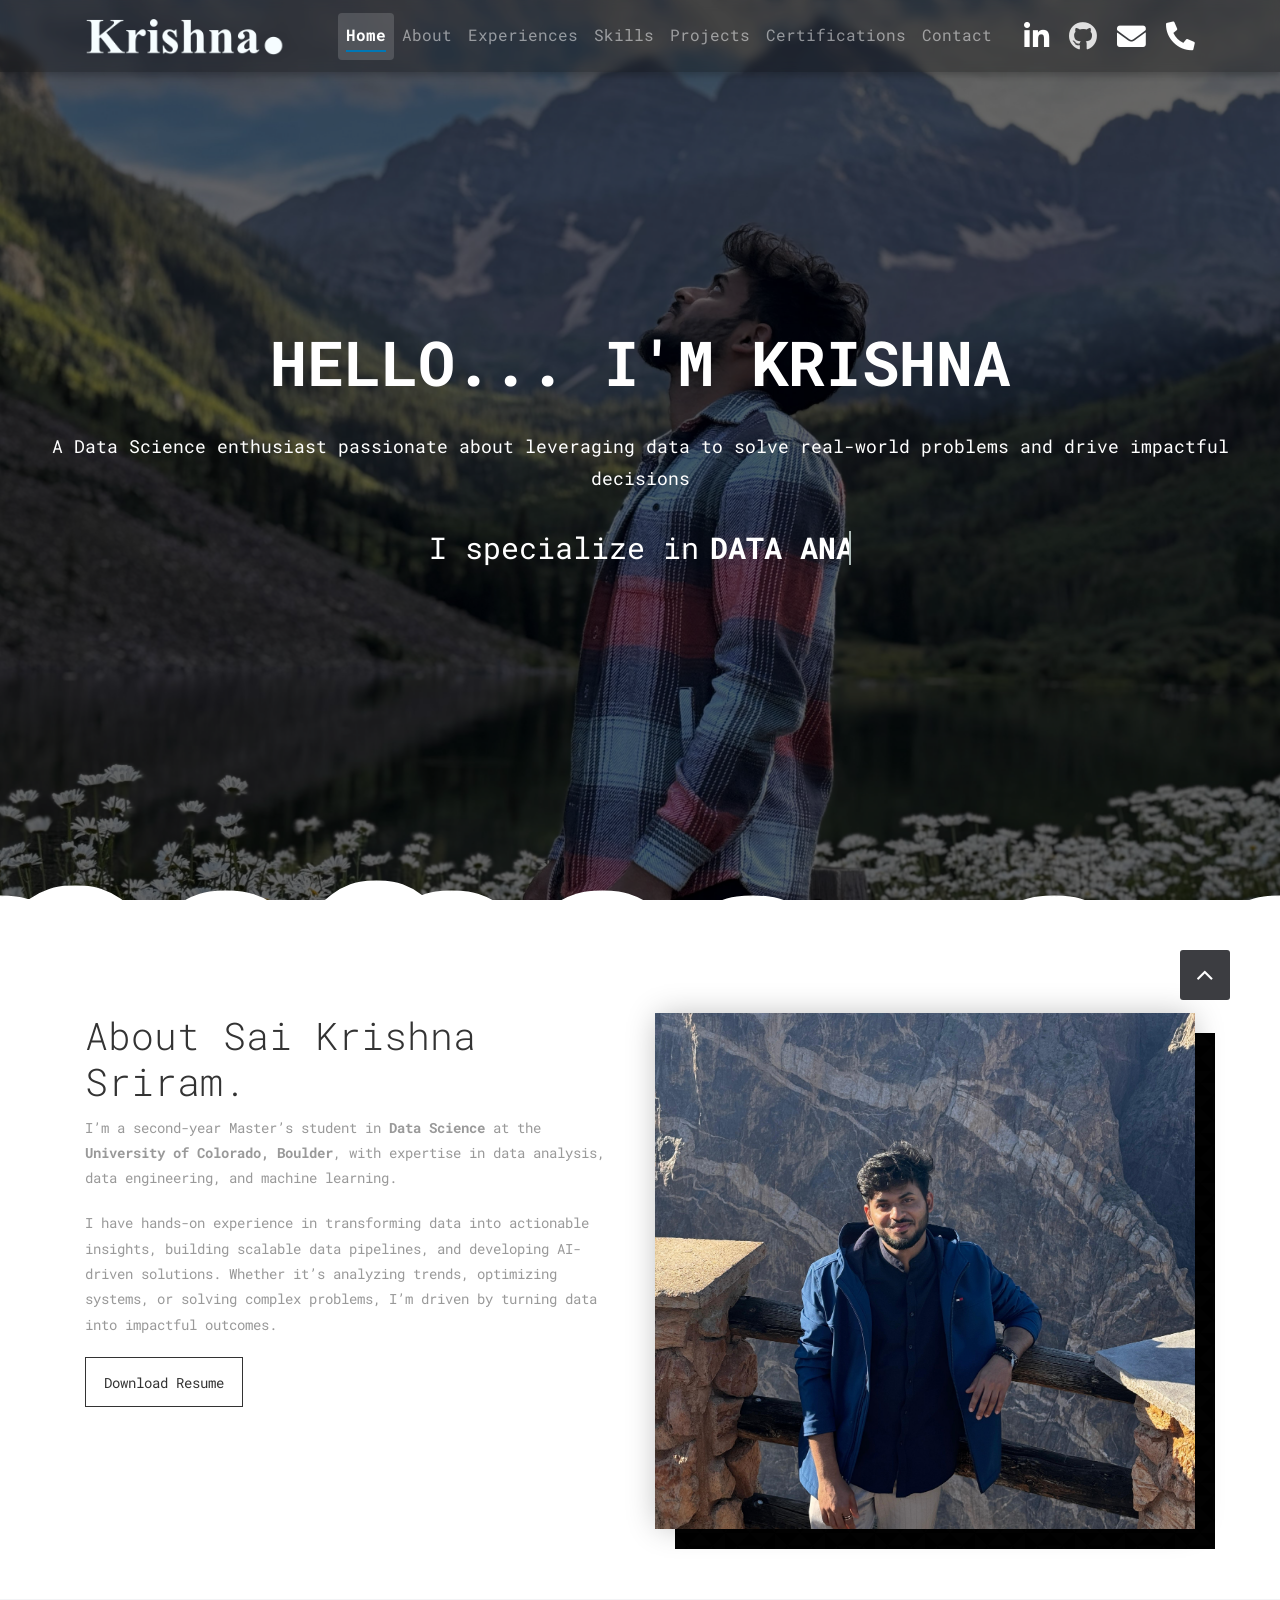
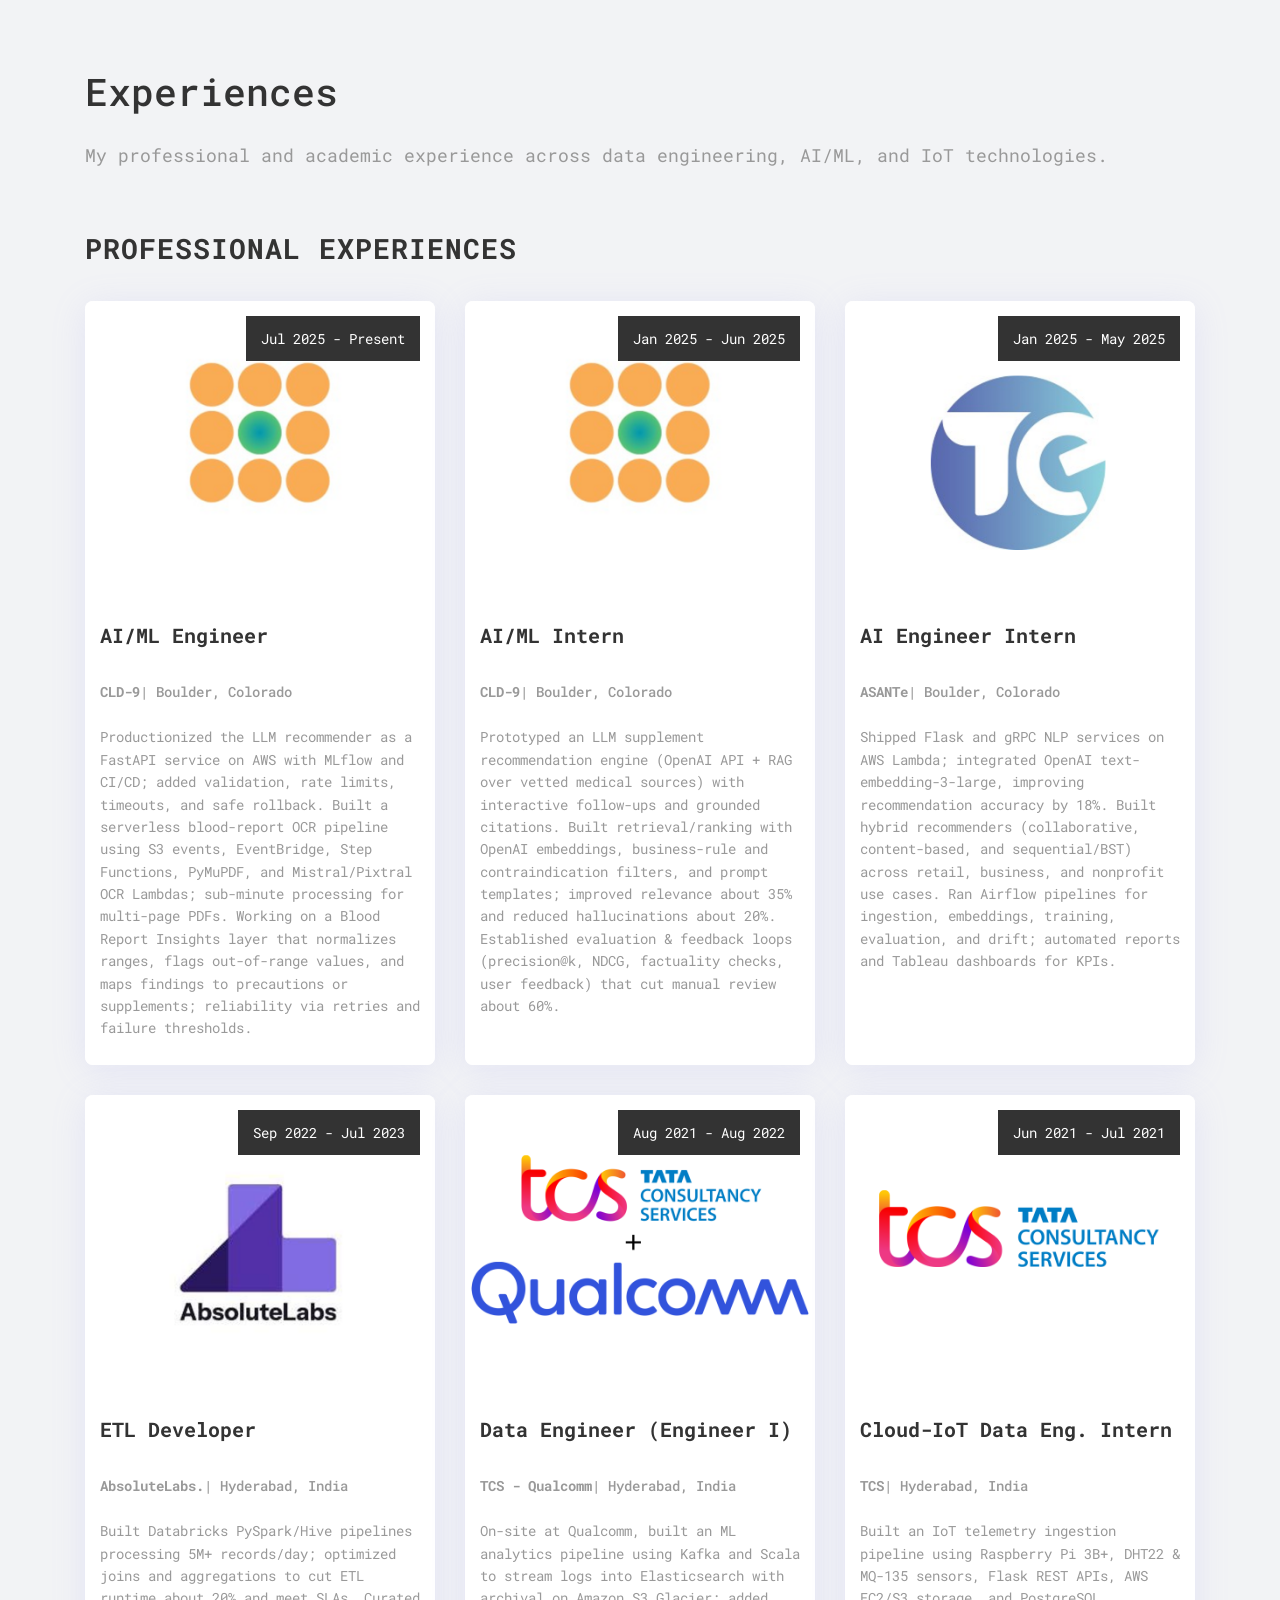
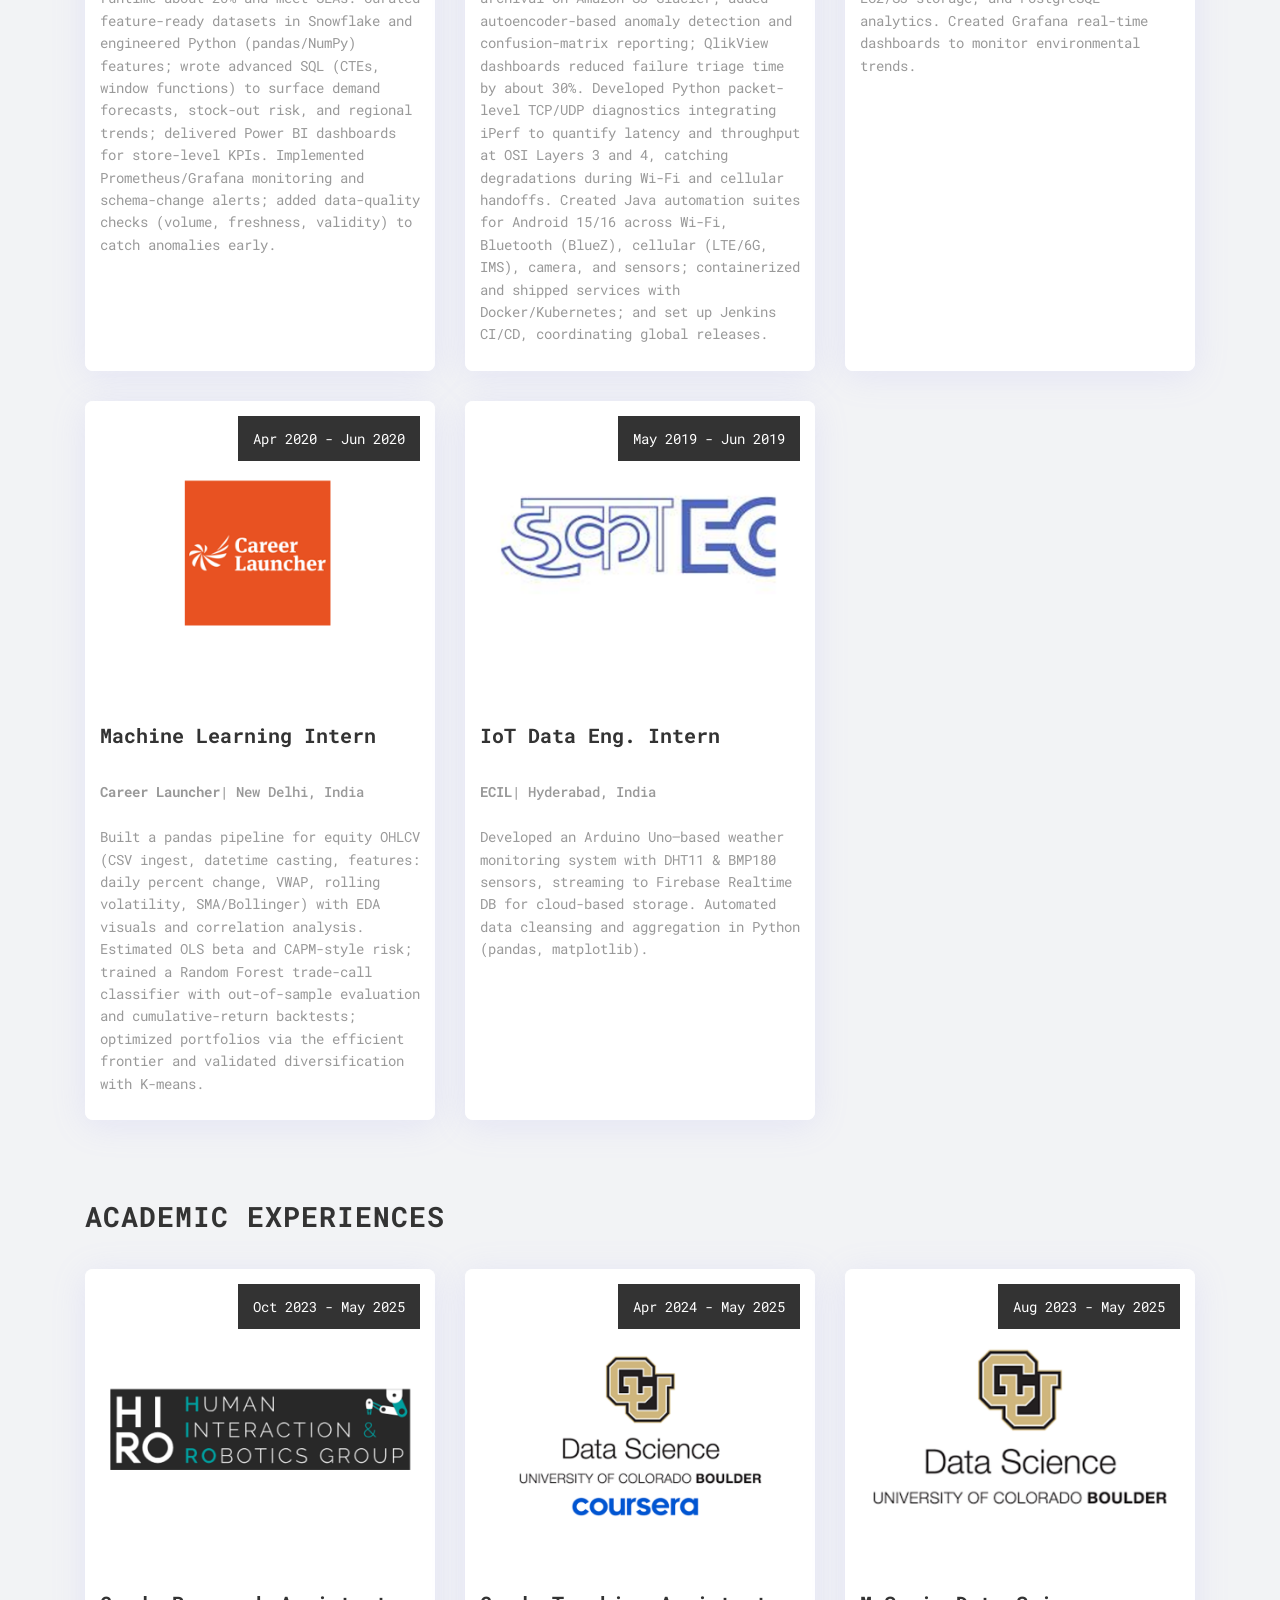
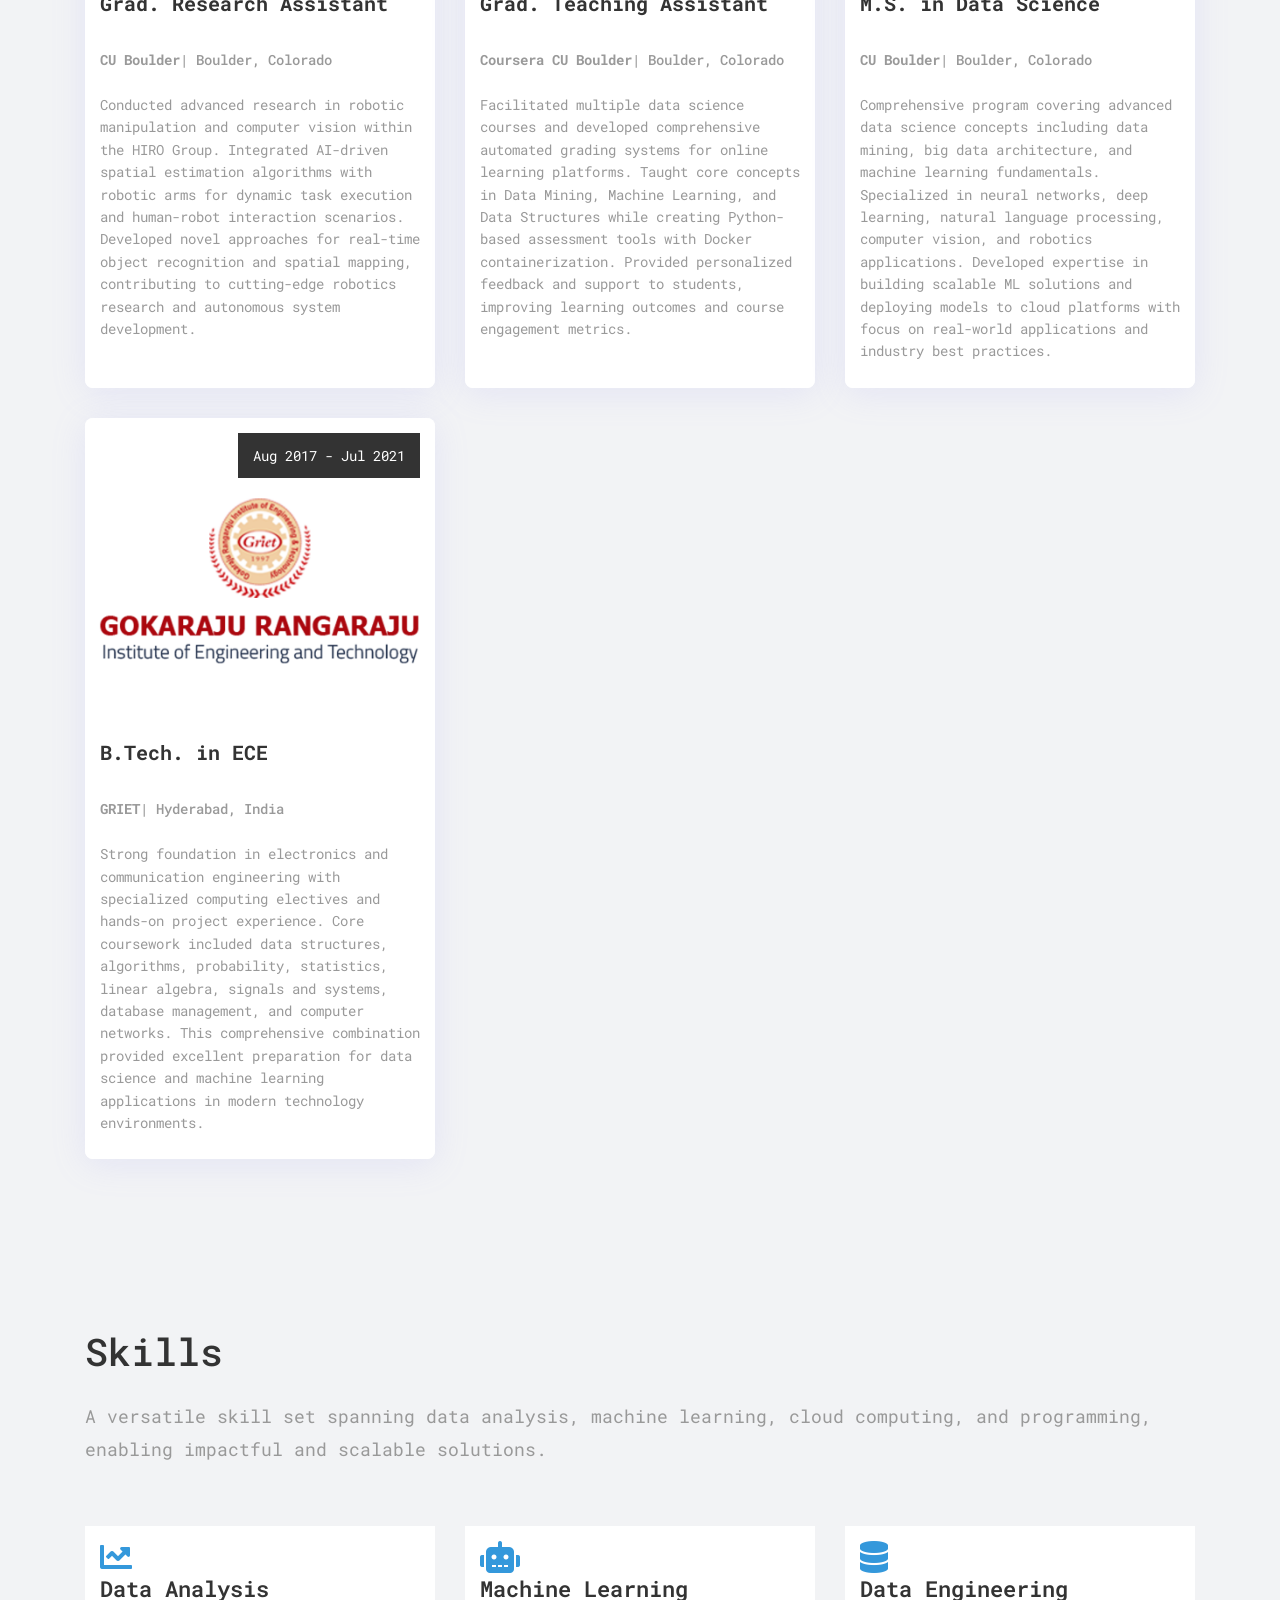
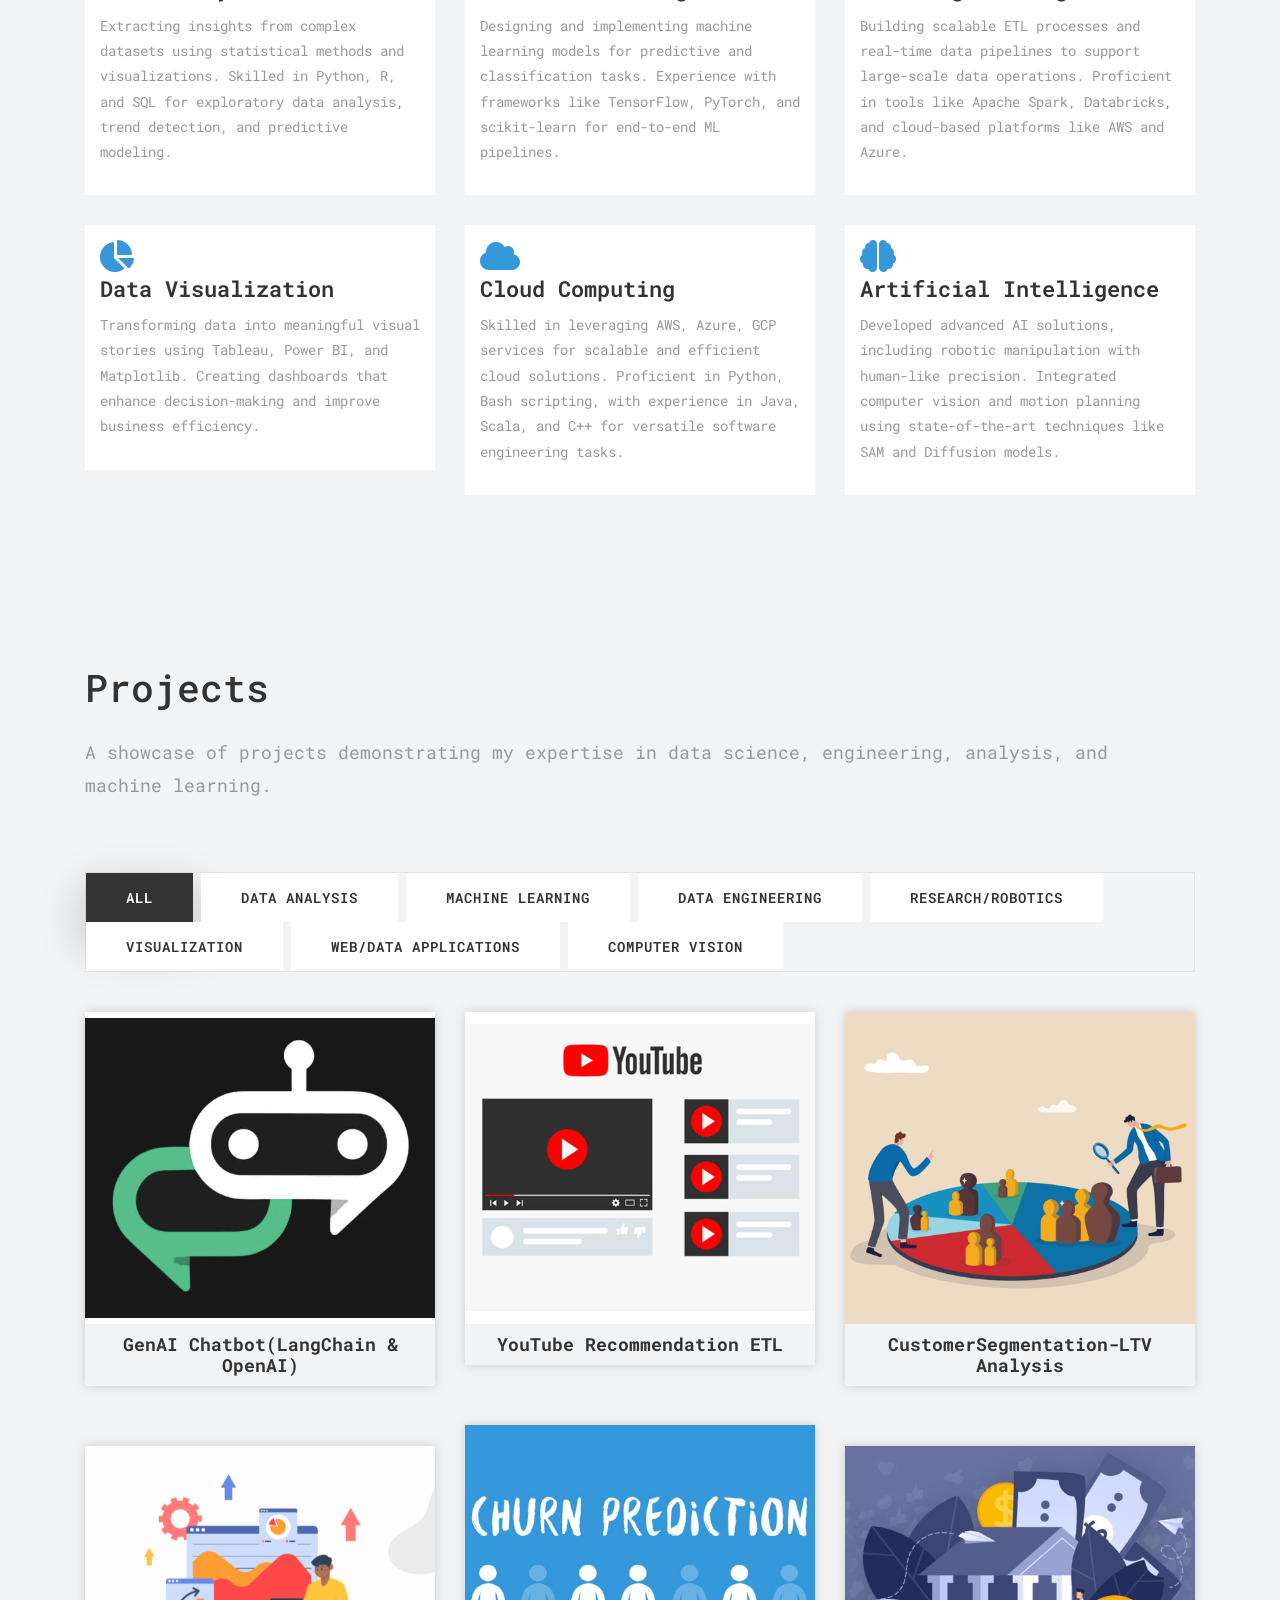
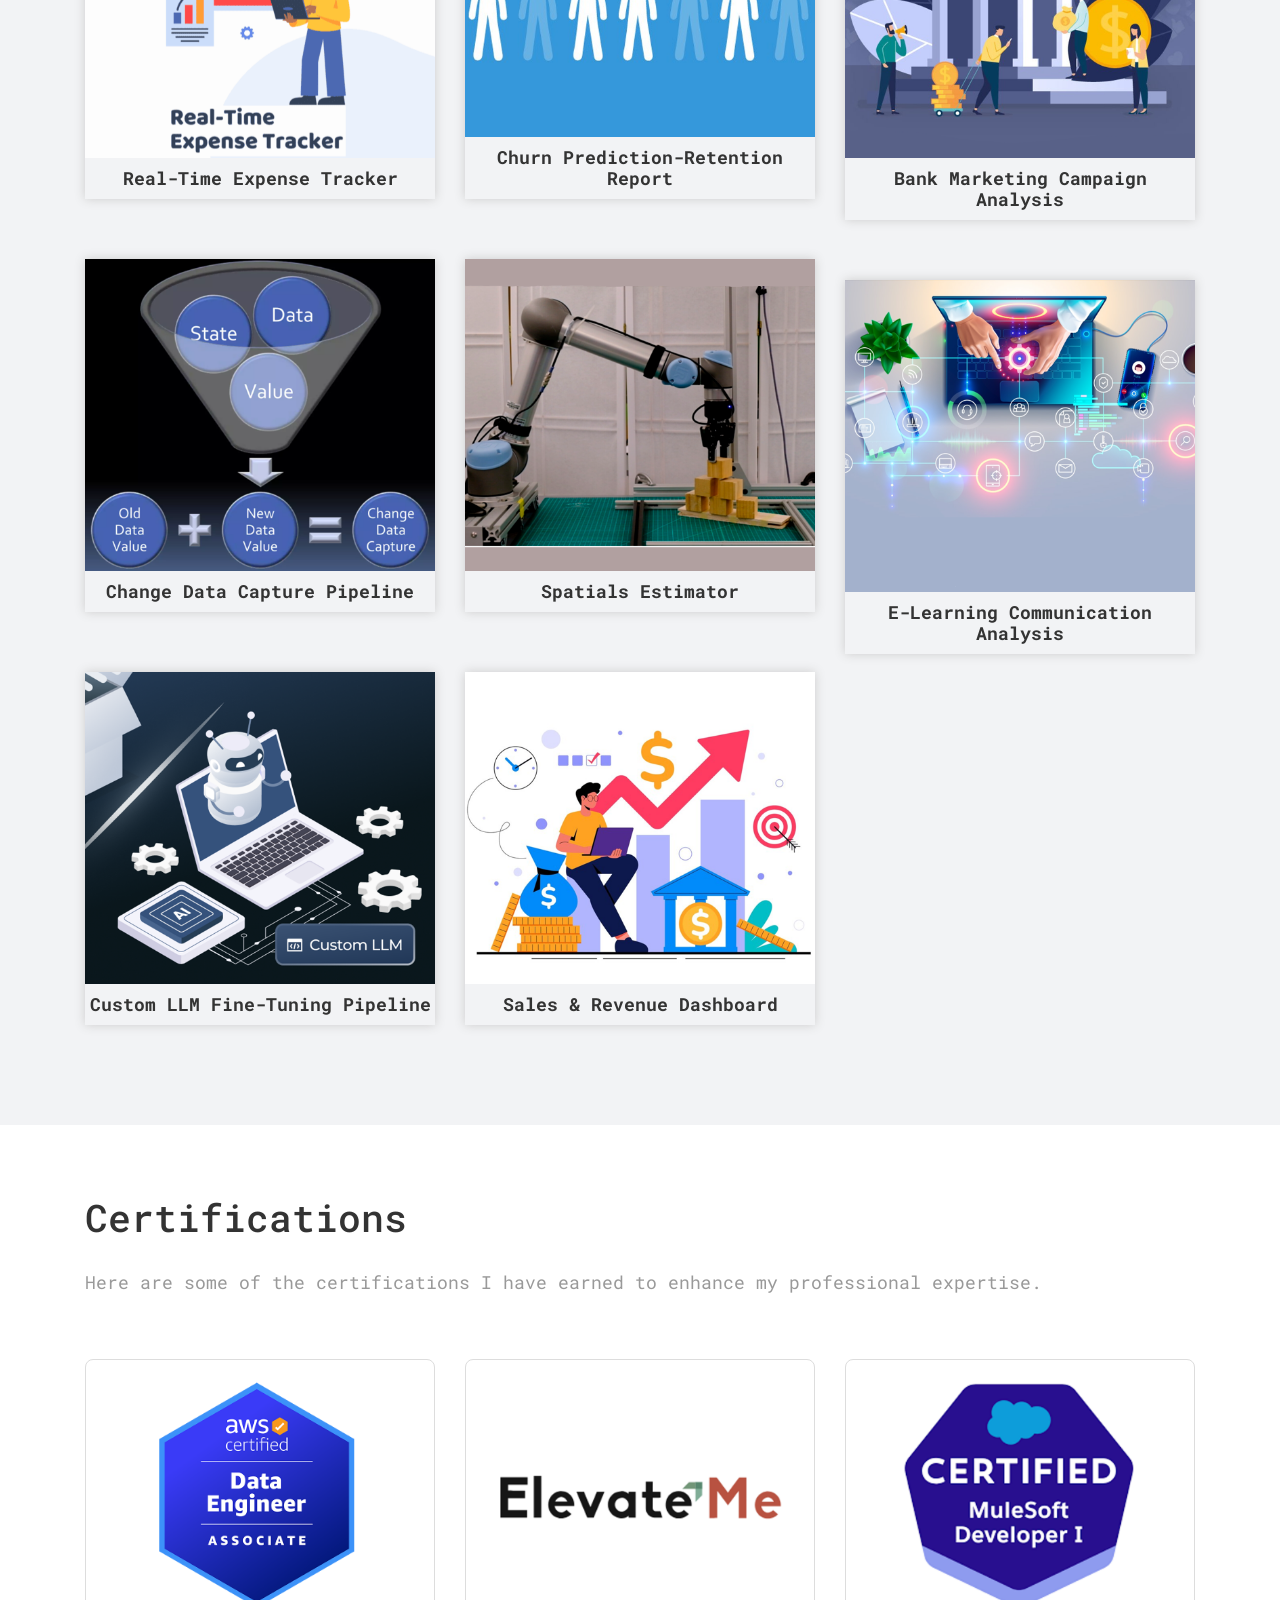
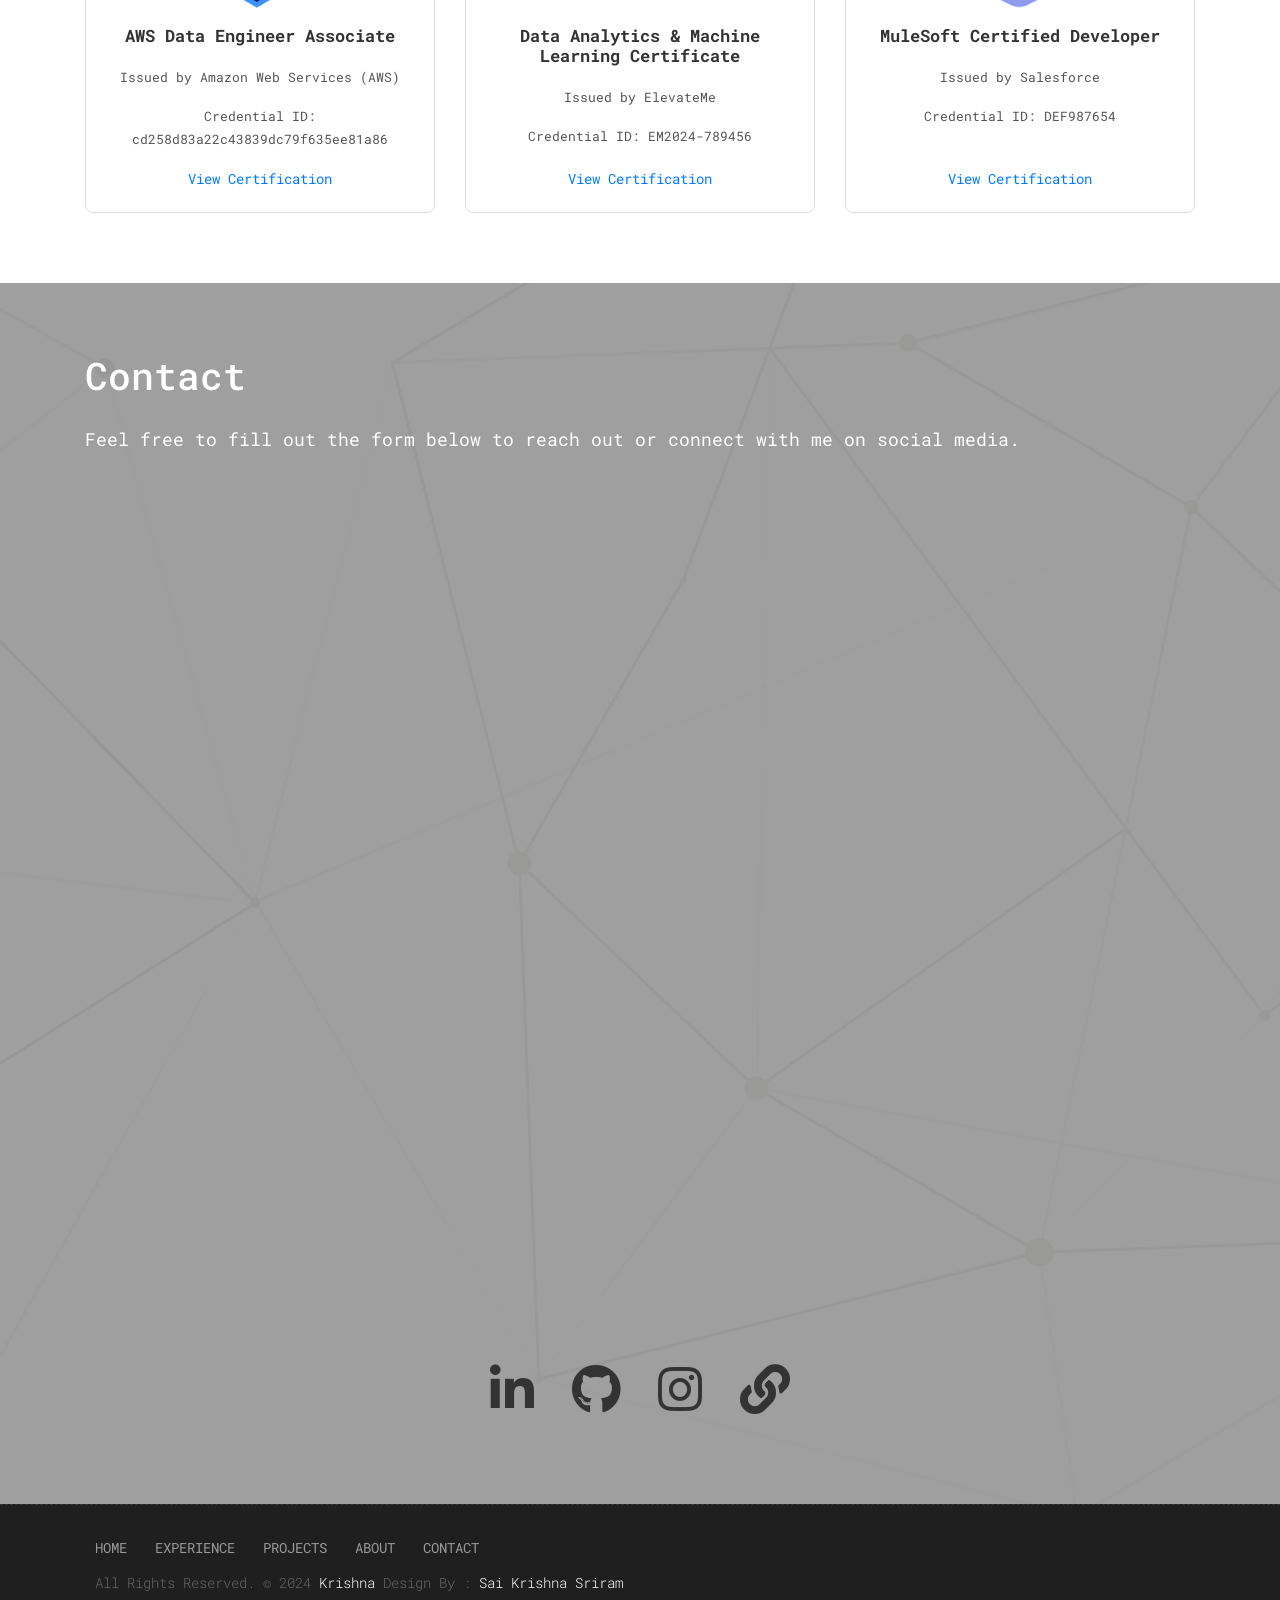
==== commit b860eb50: "Update portfolio experiences and fix certification layout" ====
--- a/index.html
+++ b/index.html
@@ -190,16 +190,16 @@
                 <div class="col-md-4 col-sm-6 col-lg-4">
 					<div class="post-box">
 						<div class="post-thumb">
-							<img src="uploads/ElevateMe.png" class="img-fluid" alt="post-img" />
-							<div class="date">
-								<span>Aug 2025 - Present</span>
-							</div>
-						</div>
-						<div class="post-info">
-                            <h4>Data Analytics-ML Trainee</h4>
-                            <p><strong>ElevateMe Bootcamp</strong> | Columbus, Ohio</p>
-                            <p>
-                                Completed structured training with 70+ hours dedicated to capstone projects focused on data analytics and machine learning solutions. Built and evaluated machine learning models using Python libraries including Pandas, NumPy, Scikit-learn, Matplotlib, and Seaborn within Jupyter Notebooks.
+							<img src="uploads/CLD-9.png" class="img-fluid" alt="post-img" />
+							<div class="date">
+								<span>Jul 2025 - Present</span>
+							</div>
+						</div>
+						<div class="post-info">
+                            <h4>AI/ML Engineer</h4>
+                            <p><strong>CLD-9</strong> | Boulder, Colorado</p>
+                            <p>
+                                Productionized the LLM recommender as a FastAPI service on AWS with MLflow and CI/CD; added validation, rate limits, timeouts, and safe rollback. Built a serverless blood-report OCR pipeline using S3 events, EventBridge, Step Functions, PyMuPDF, and Mistral/Pixtral OCR Lambdas; sub-minute processing for multi-page PDFs. Working on a Blood Report Insights layer that normalizes ranges, flags out-of-range values, and maps findings to precautions or supplements; reliability via retries and failure thresholds.
                             </p>
                         </div>
 					</div>
@@ -209,14 +209,14 @@
 						<div class="post-thumb">
 							<img src="uploads/CLD-9.png" class="img-fluid" alt="post-img" />
 							<div class="date">
-								<span>Jan 2025 - Present</span>
-							</div>
-						</div>
-						<div class="post-info">
-                            <h4>AI/ML Engineer Co-Op</h4>
+								<span>Jan 2025 - Jun 2025</span>
+							</div>
+						</div>
+						<div class="post-info">
+                            <h4>AI/ML Intern</h4>
                             <p><strong>CLD-9</strong> | Boulder, Colorado</p>
                             <p>
-                                Built an LLM recommendation engine (OpenAI API + RAG over vetted medical sources) with interactive follow-ups for personalized product, dosage, and flavor. Implemented retrieval/ranking with OpenAI embeddings, rule/contraindication filters, and cited prompts; improved relevance about 35% and reduced hallucinations about 20%.
+                                Prototyped an LLM supplement recommendation engine (OpenAI API + RAG over vetted medical sources) with interactive follow-ups and grounded citations. Built retrieval/ranking with OpenAI embeddings, business-rule and contraindication filters, and prompt templates; improved relevance about 35% and reduced hallucinations about 20%. Established evaluation & feedback loops (precision@k, NDCG, factuality checks, user feedback) that cut manual review about 60%.
                             </p>
                         </div>
 					</div>
@@ -233,7 +233,7 @@
                             <h4>AI Engineer Intern</h4>
                             <p><strong>ASANTe</strong> | Boulder, Colorado</p>
                             <p>
-                                Shipped Flask and gRPC NLP services on AWS Lambda; integrated OpenAI text-embedding-3-large, improving recommendation accuracy 18%. Built hybrid recommenders (collaborative, content-based, sequential/BST) across retail, business, and nonprofit use cases.
+                                Shipped Flask and gRPC NLP services on AWS Lambda; integrated OpenAI text-embedding-3-large, improving recommendation accuracy by 18%. Built hybrid recommenders (collaborative, content-based, and sequential/BST) across retail, business, and nonprofit use cases. Ran Airflow pipelines for ingestion, embeddings, training, evaluation, and drift; automated reports and Tableau dashboards for KPIs.
                             </p>
 						</div>
 					</div>
@@ -250,7 +250,7 @@
                             <h4>ETL Developer</h4>
                             <p><strong>AbsoluteLabs.</strong> | Hyderabad, India</p>
                             <p>
-                                Built Databricks PySpark/Hive pipelines processing 5M+ records/day; optimized joins and aggregations to cut ETL runtime about 20% and meet SLAs. Curated feature-ready datasets in Snowflake and engineered Python (pandas/NumPy) features; wrote advanced SQL (CTEs, window functions) to surface demand forecasts, stock-out risk, and regional trends.
+                                Built Databricks PySpark/Hive pipelines processing 5M+ records/day; optimized joins and aggregations to cut ETL runtime about 20% and meet SLAs. Curated feature-ready datasets in Snowflake and engineered Python (pandas/NumPy) features; wrote advanced SQL (CTEs, window functions) to surface demand forecasts, stock-out risk, and regional trends; delivered Power BI dashboards for store-level KPIs. Implemented Prometheus/Grafana monitoring and schema-change alerts; added data-quality checks (volume, freshness, validity) to catch anomalies early.
                             </p>
                         </div>
                     </div>
@@ -267,7 +267,7 @@
                             <h4>Data Engineer (Engineer I)</h4>
                             <p><strong>TCS - Qualcomm</strong> | Hyderabad, India</p>
                             <p>
-                                On-site at Qualcomm, built an ML analytics pipeline using Kafka and Scala to stream logs into Elasticsearch with archival on Amazon S3 Glacier; added autoencoder-based anomaly detection and confusion-matrix reporting; QlikView dashboards reduced failure triage time by about 30%.
+                                On-site at Qualcomm, built an ML analytics pipeline using Kafka and Scala to stream logs into Elasticsearch with archival on Amazon S3 Glacier; added autoencoder-based anomaly detection and confusion-matrix reporting; QlikView dashboards reduced failure triage time by about 30%. Developed Python packet-level TCP/UDP diagnostics integrating iPerf to quantify latency and throughput at OSI Layers 3 and 4, catching degradations during Wi-Fi and cellular handoffs. Created Java automation suites for Android 15/16 across Wi-Fi, Bluetooth (BlueZ), cellular (LTE/6G, IMS), camera, and sensors; containerized and shipped services with Docker/Kubernetes; and set up Jenkins CI/CD, coordinating global releases.
                             </p>
                         </div>
                     </div>
@@ -299,9 +299,9 @@
 						</div>
 						<div class="post-info">
                             <h4>Machine Learning Intern</h4>
-                            <p><strong>Aspiration AI</strong> | Remote</p>
-                            <p>
-                                Built a pandas pipeline for equity OHLCV (CSV ingest, datetime casting, features: daily percent change, VWAP, rolling volatility, SMA/Bollinger) with EDA visuals and correlation analysis. Estimated OLS beta and CAPM-style risk; trained a Random Forest trade-call classifier with out-of-sample evaluation and cumulative-return backtests.
+                            <p><strong>Career Launcher</strong> | New Delhi, India</p>
+                            <p>
+                                Built a pandas pipeline for equity OHLCV (CSV ingest, datetime casting, features: daily percent change, VWAP, rolling volatility, SMA/Bollinger) with EDA visuals and correlation analysis. Estimated OLS beta and CAPM-style risk; trained a Random Forest trade-call classifier with out-of-sample evaluation and cumulative-return backtests; optimized portfolios via the efficient frontier and validated diversification with K-means.
                             </p>
                         </div>
                     </div>
@@ -512,27 +512,15 @@
                     </div>
                 </div>
 
-                <div class="col-md-4 col-sm-6 gallery-grid gal_b gal_c gal_f">
-                    <div class="gallery-single fix equal-box">
-                        <img src="uploads/CustomLLMPipeline.png" class="img-fluid" alt="Custom LLM Fine-Tuning Pipeline">
-                        <div class="img-overlay">
-                            <a href="https://github.com/Krish3na/custom-llm-fine-tuning " target="_blank" class="hoverbutton global-radius">
-                                <i class="fa fa-github"></i>
-                            </a>
-                        </div>
-                        <h4 class="project-title">Custom LLM Fine-Tuning Pipeline</h4>
-                    </div>
-                </div>
-
                 <div class="col-md-4 col-sm-6 gallery-grid gal_a gal_b gal_c gal_e gal_f">
                     <div class="gallery-single fix equal-box">
-                        <img src="uploads/Sales&Revenue.png" class="img-fluid" alt="Sales & Revenue Dashboard">
-                        <div class="img-overlay">
-                            <a href="https://github.com/Krish3na/sales-revenue" target="_blank" class="hoverbutton global-radius">
-                                <i class="fa fa-github"></i>
-                            </a>
-                        </div>
-                        <h4 class="project-title">Sales & Revenue Dashboard</h4>
+                        <img src="uploads/youtubeRecommendationETL.png" class="img-fluid" alt="YouTube Recommendation ETL Pipeline">
+                        <div class="img-overlay">
+                            <a href="https://github.com/Krish3na/YouTubeRecommendationETLPipeline" target="_blank" class="hoverbutton global-radius">
+                                <i class="fa fa-github"></i>
+                            </a>
+                        </div>
+                        <h4 class="project-title">YouTube Recommendation ETL</h4>
                     </div>
                 </div>
 
@@ -619,7 +607,30 @@
                         <h4 class="project-title">E-Learning Communication Analysis</h4>
                     </div>
                 </div>
-				
+
+				<div class="col-md-4 col-sm-6 gallery-grid gal_b gal_c gal_f">
+                    <div class="gallery-single fix equal-box">
+                        <img src="uploads/CustomLLMPipeline.png" class="img-fluid" alt="Custom LLM Fine-Tuning Pipeline">
+                        <div class="img-overlay">
+                            <a href="https://github.com/Krish3na/custom-llm-fine-tuning " target="_blank" class="hoverbutton global-radius">
+                                <i class="fa fa-github"></i>
+                            </a>
+                        </div>
+                        <h4 class="project-title">Custom LLM Fine-Tuning Pipeline</h4>
+                    </div>
+                </div>
+
+                <div class="col-md-4 col-sm-6 gallery-grid gal_a gal_b gal_c gal_e gal_f">
+                    <div class="gallery-single fix equal-box">
+                        <img src="uploads/Sales&Revenue.png" class="img-fluid" alt="Sales & Revenue Dashboard">
+                        <div class="img-overlay">
+                            <a href="https://github.com/Krish3na/sales-revenue" target="_blank" class="hoverbutton global-radius">
+                                <i class="fa fa-github"></i>
+                            </a>
+                        </div>
+                        <h4 class="project-title">Sales & Revenue Dashboard</h4>
+                    </div>
+                </div>
 				<!-- <div class="col-md-4 col-sm-6 gallery-grid gal_a gal_b gal_e">
                     <div class="gallery-single fix equal-box">
                         <img src="uploads/CustomerBehaviorAnalysis.png" class="img-fluid" alt="Bank Marketing Campaign Analysis">
@@ -656,6 +667,20 @@
                             <p>Issued by Amazon Web Services (AWS)</p>
                             <p>Credential ID: cd258d83a22c43839dc79f635ee81a86</p>
                             <a href="https://www.credly.com/badges/570ea899-ca67-4b68-a8ca-bc5131652131/public_url" target="_blank">View Certification</a>
+                        </div>
+                    </div>
+                </div>
+    
+                <div class="col-md-4 col-sm-6 col-lg-4">
+                    <div class="cert-box">
+                        <div class="cert-thumb">
+                            <img src="uploads/ElevateMe.png" alt="ElevateMe Certification" class="img-fluid">
+                        </div>
+                        <div class="cert-info">
+                            <h4>Data Analytics & Machine Learning Certificate</h4>
+                            <p>Issued by ElevateMe</p>
+                            <p>Credential ID: EM2024-789456</p>
+                            <a href="https://elevateme.pro/" target="_blank">View Certification</a>
                         </div>
                     </div>
                 </div>
--- a/style.css
+++ b/style.css
@@ -2488,6 +2488,10 @@
     border-radius: 8px;
     text-align: center;
     transition: 0.3s ease-in-out;
+    height: 100%;
+    display: flex;
+    flex-direction: column;
+    justify-content: space-between;
 }
 
 .cert-box:hover {
@@ -2501,6 +2505,13 @@
     border-radius: 5px;
 }
 
+.cert-info {
+    display: flex;
+    flex-direction: column;
+    justify-content: space-between;
+    flex-grow: 1;
+}
+
 .cert-info h4 {
     font-size: 1.2em;
     font-weight: bold;
@@ -2514,7 +2525,7 @@
 
 .cert-info a {
     display: inline-block;
-    margin-top: 10px;
+    margin-top: auto;
     color: #007bff;
     text-decoration: none;
 }
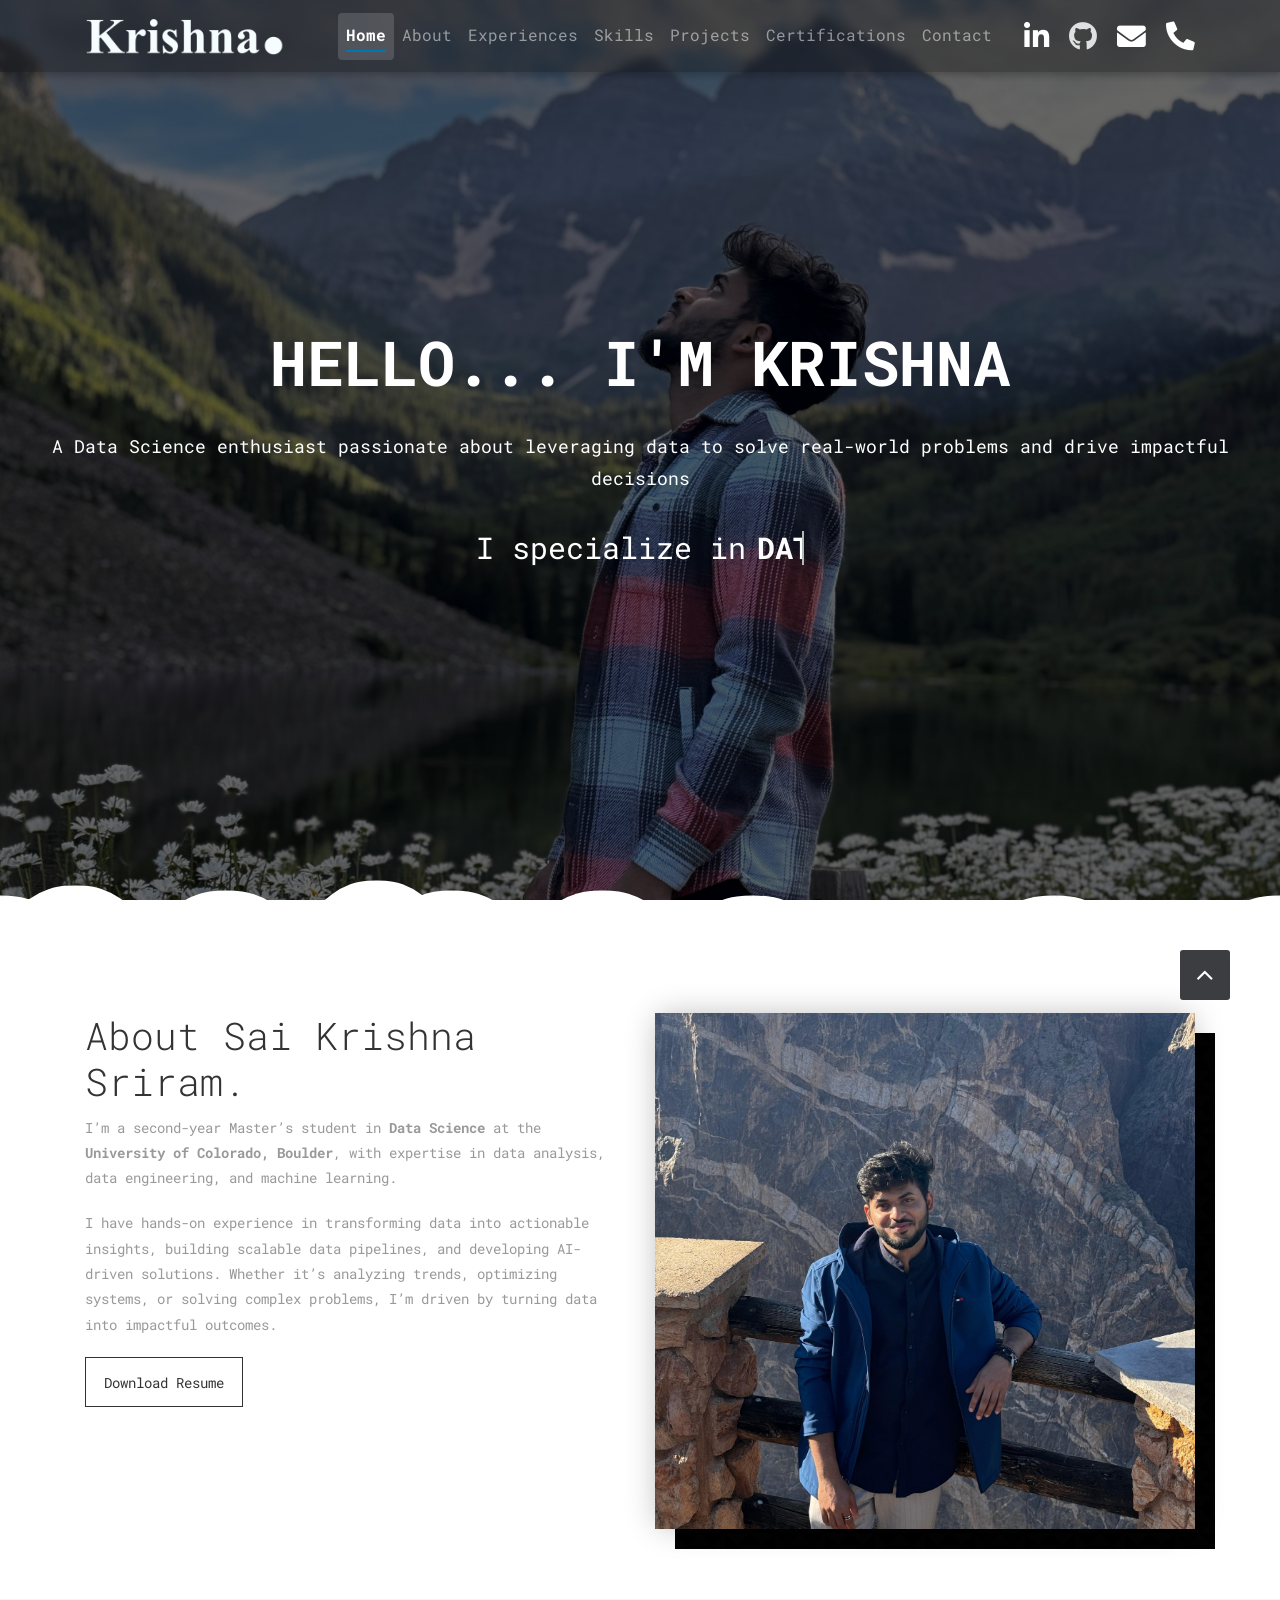
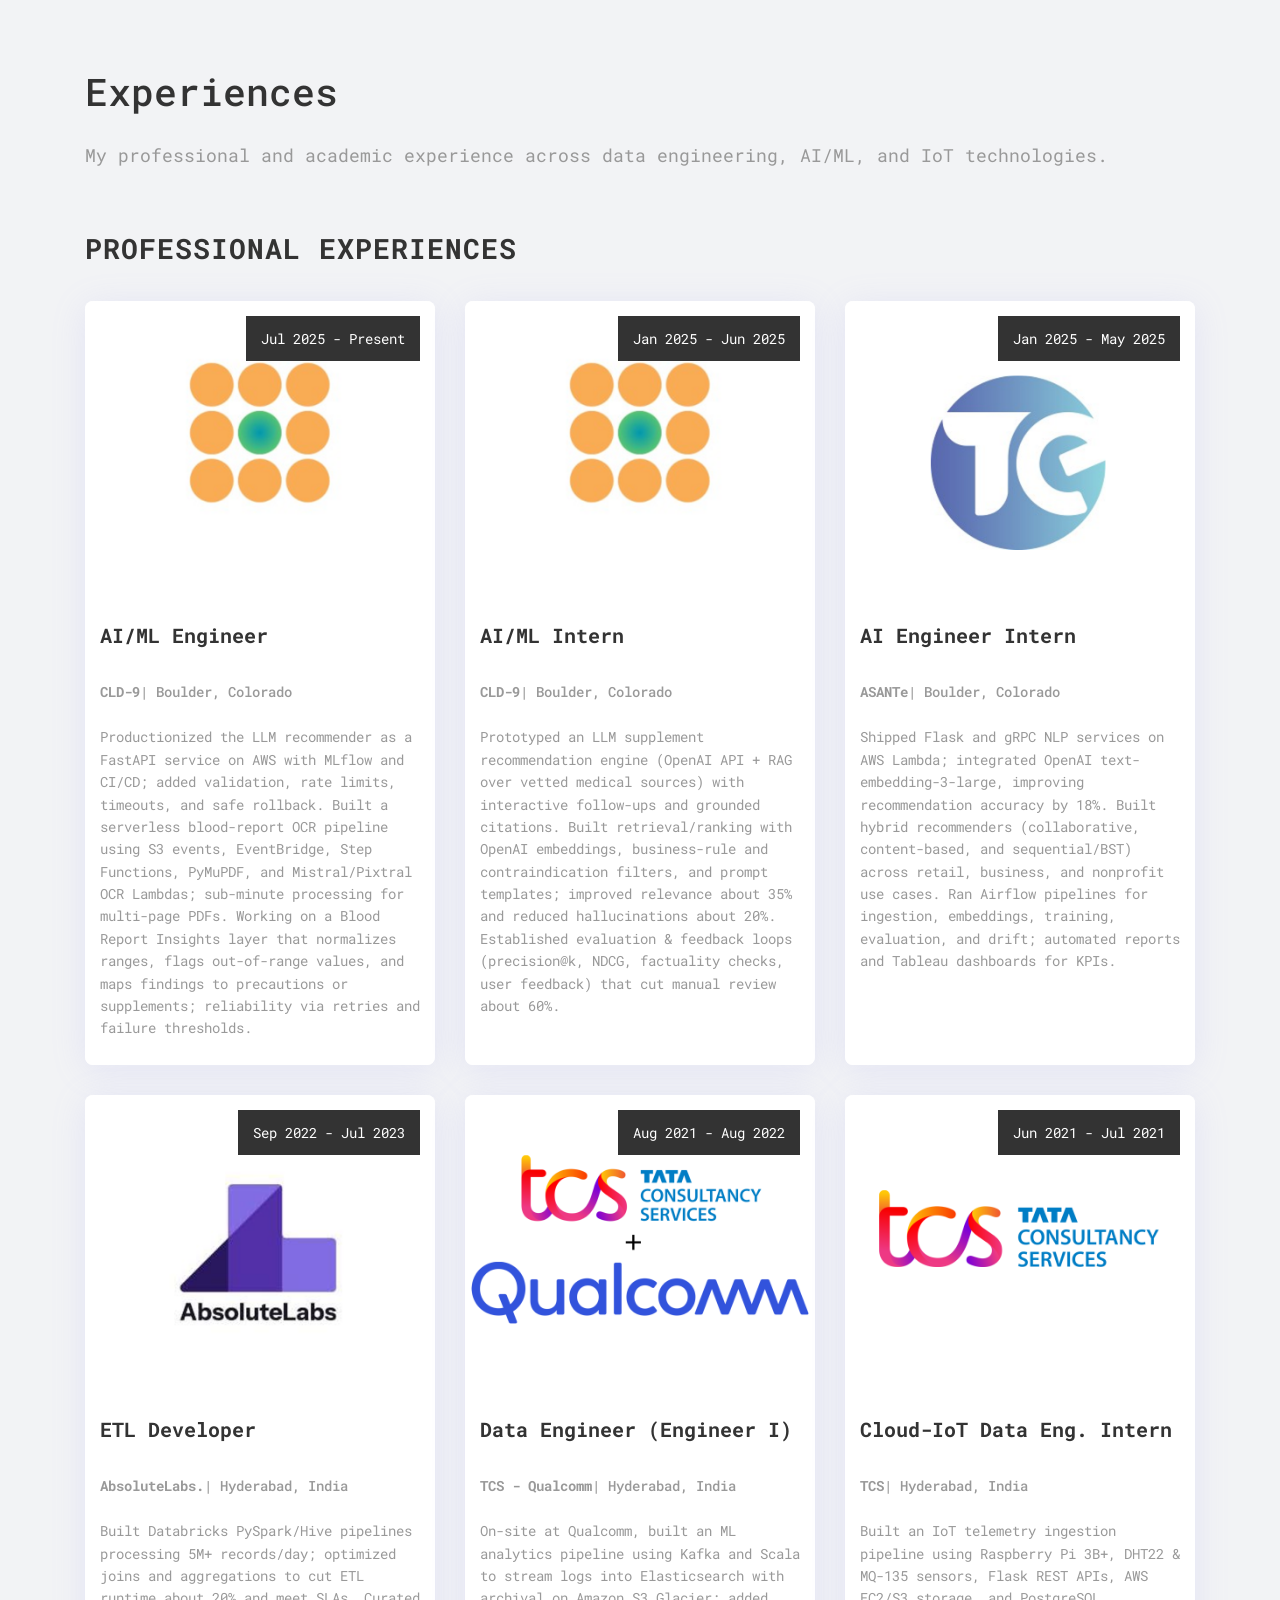
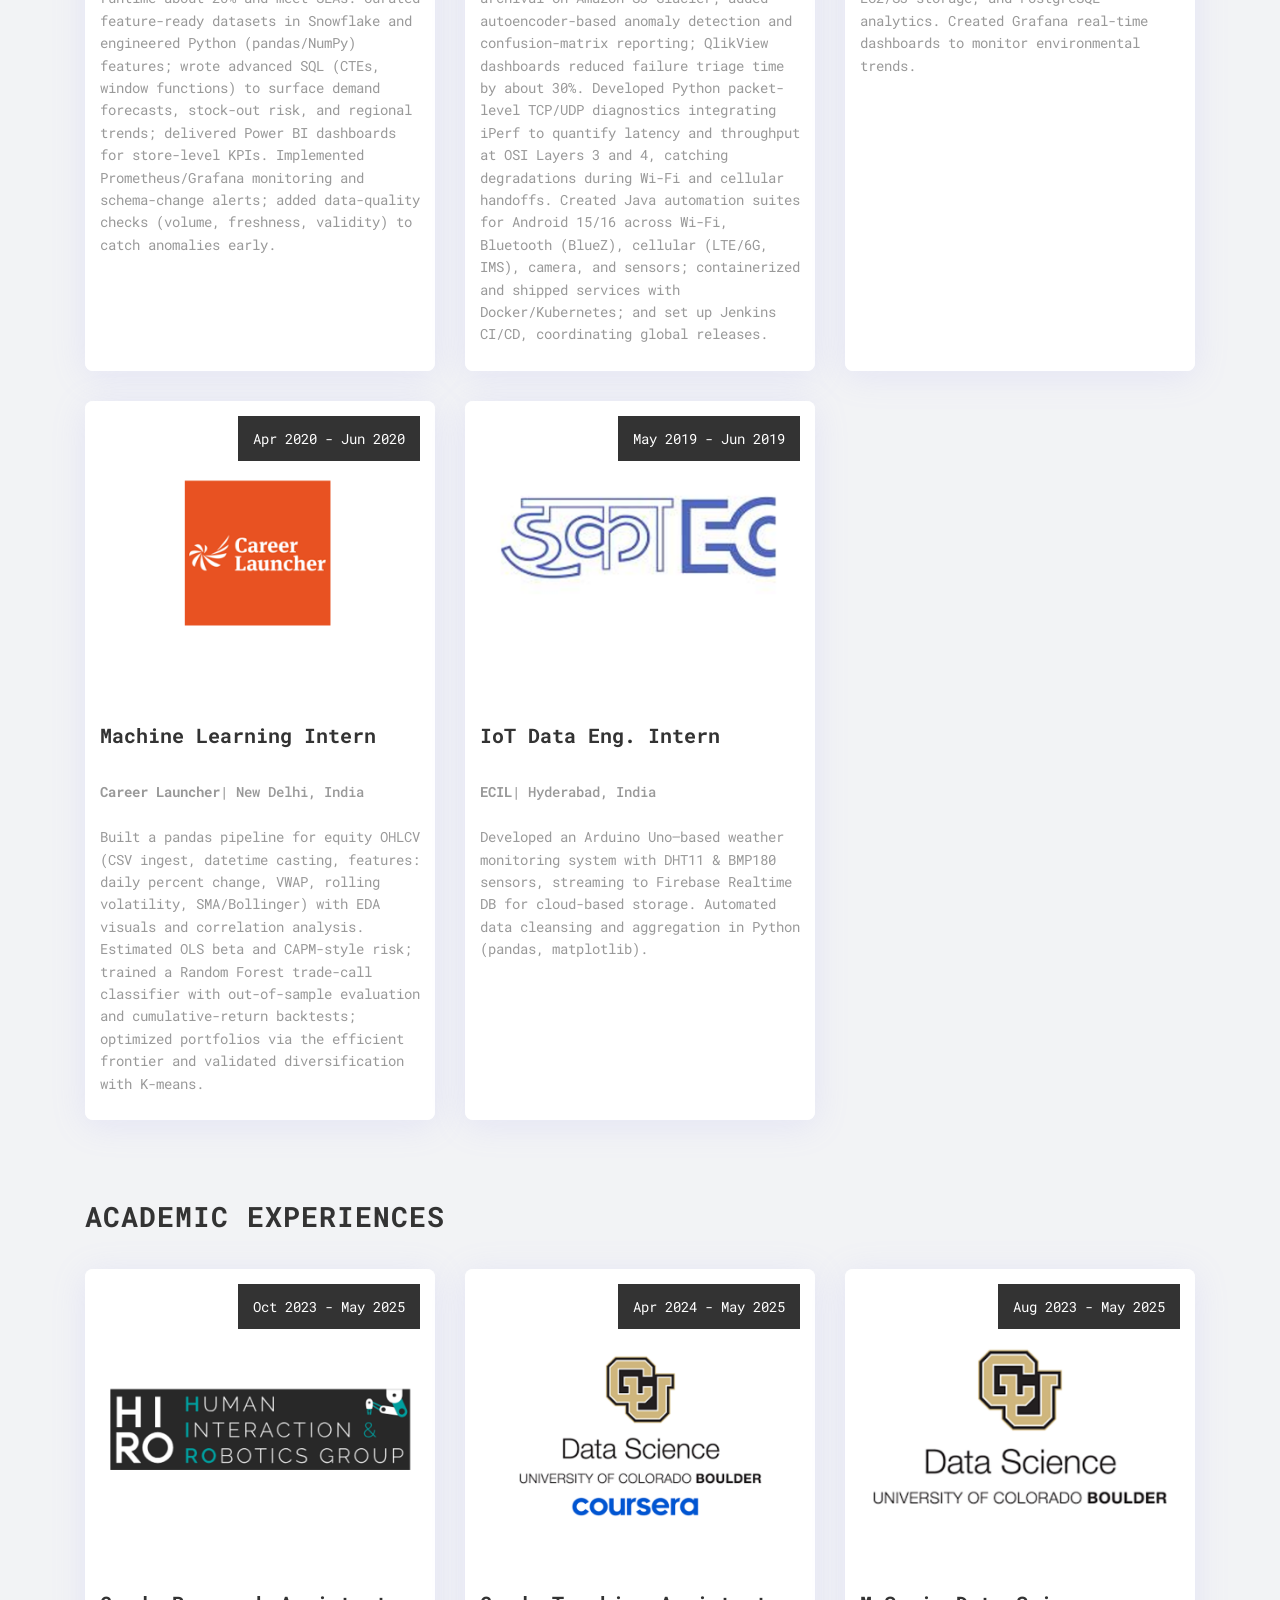
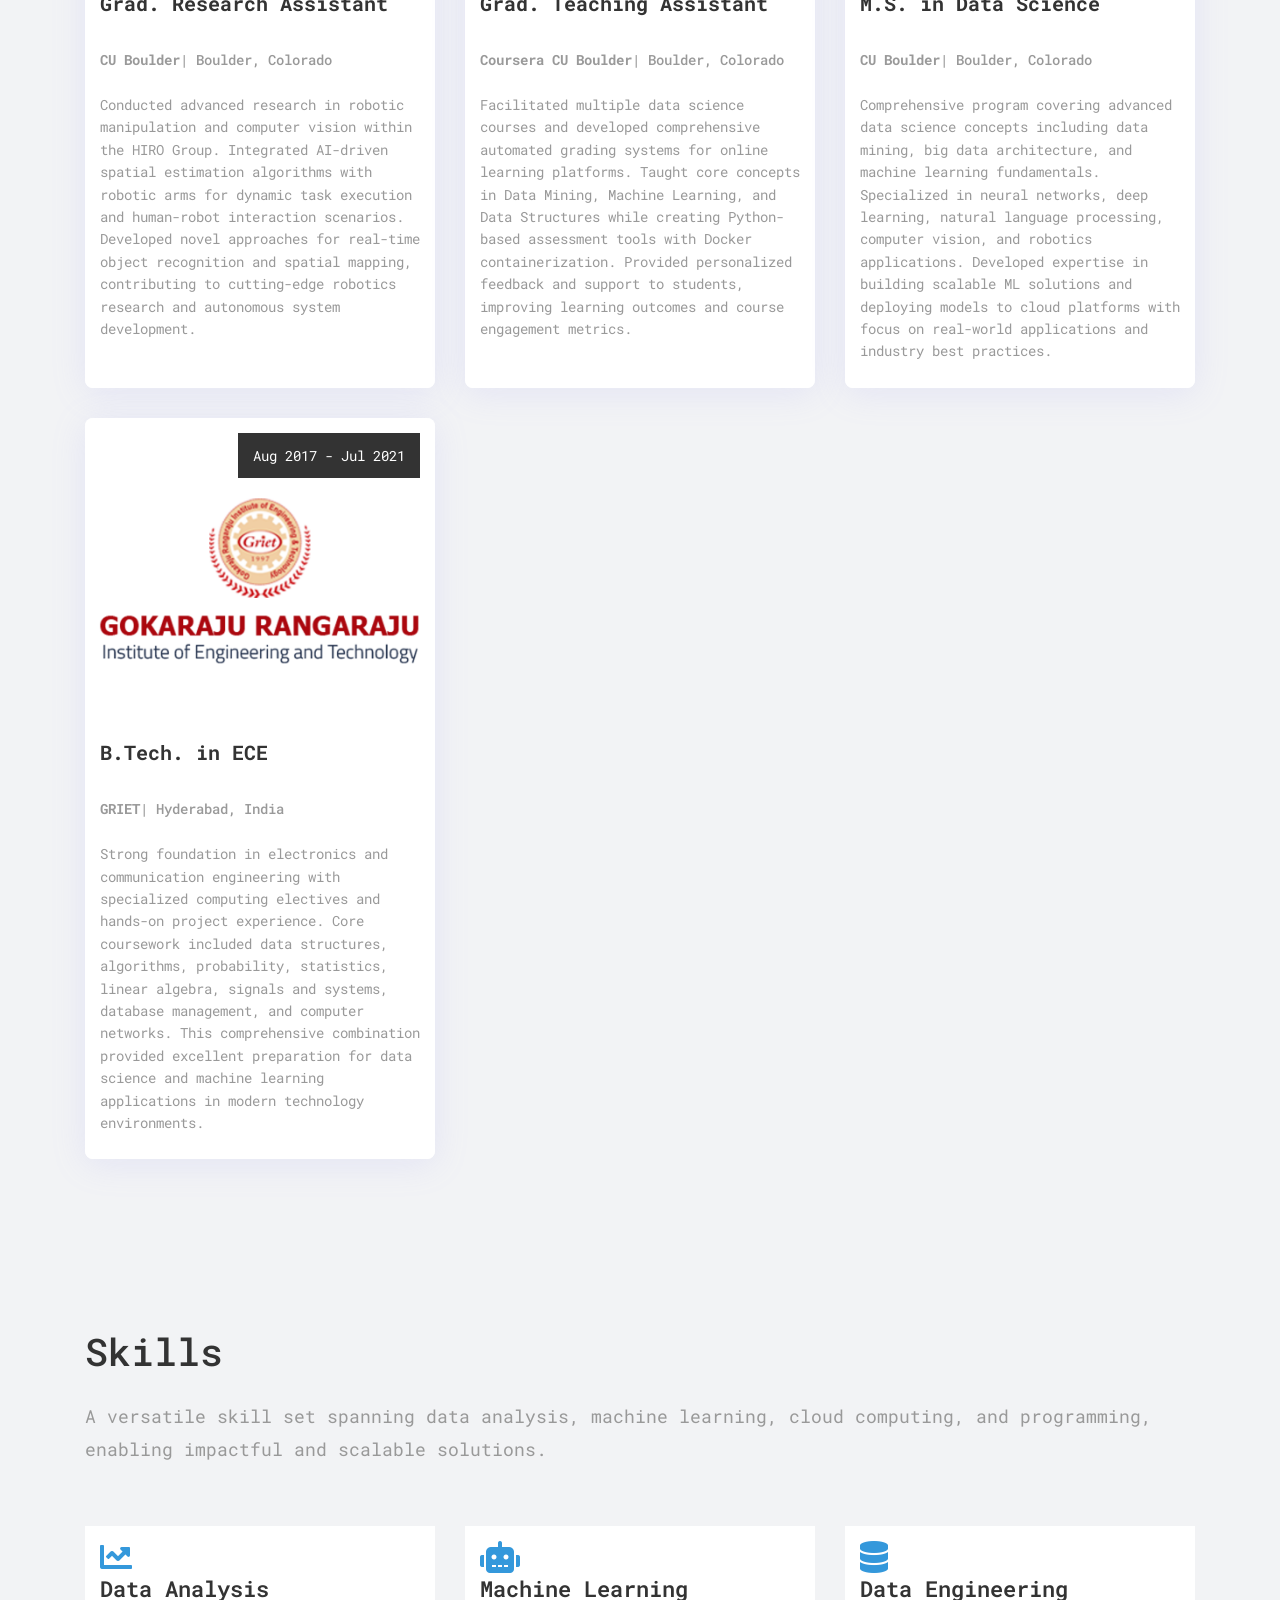
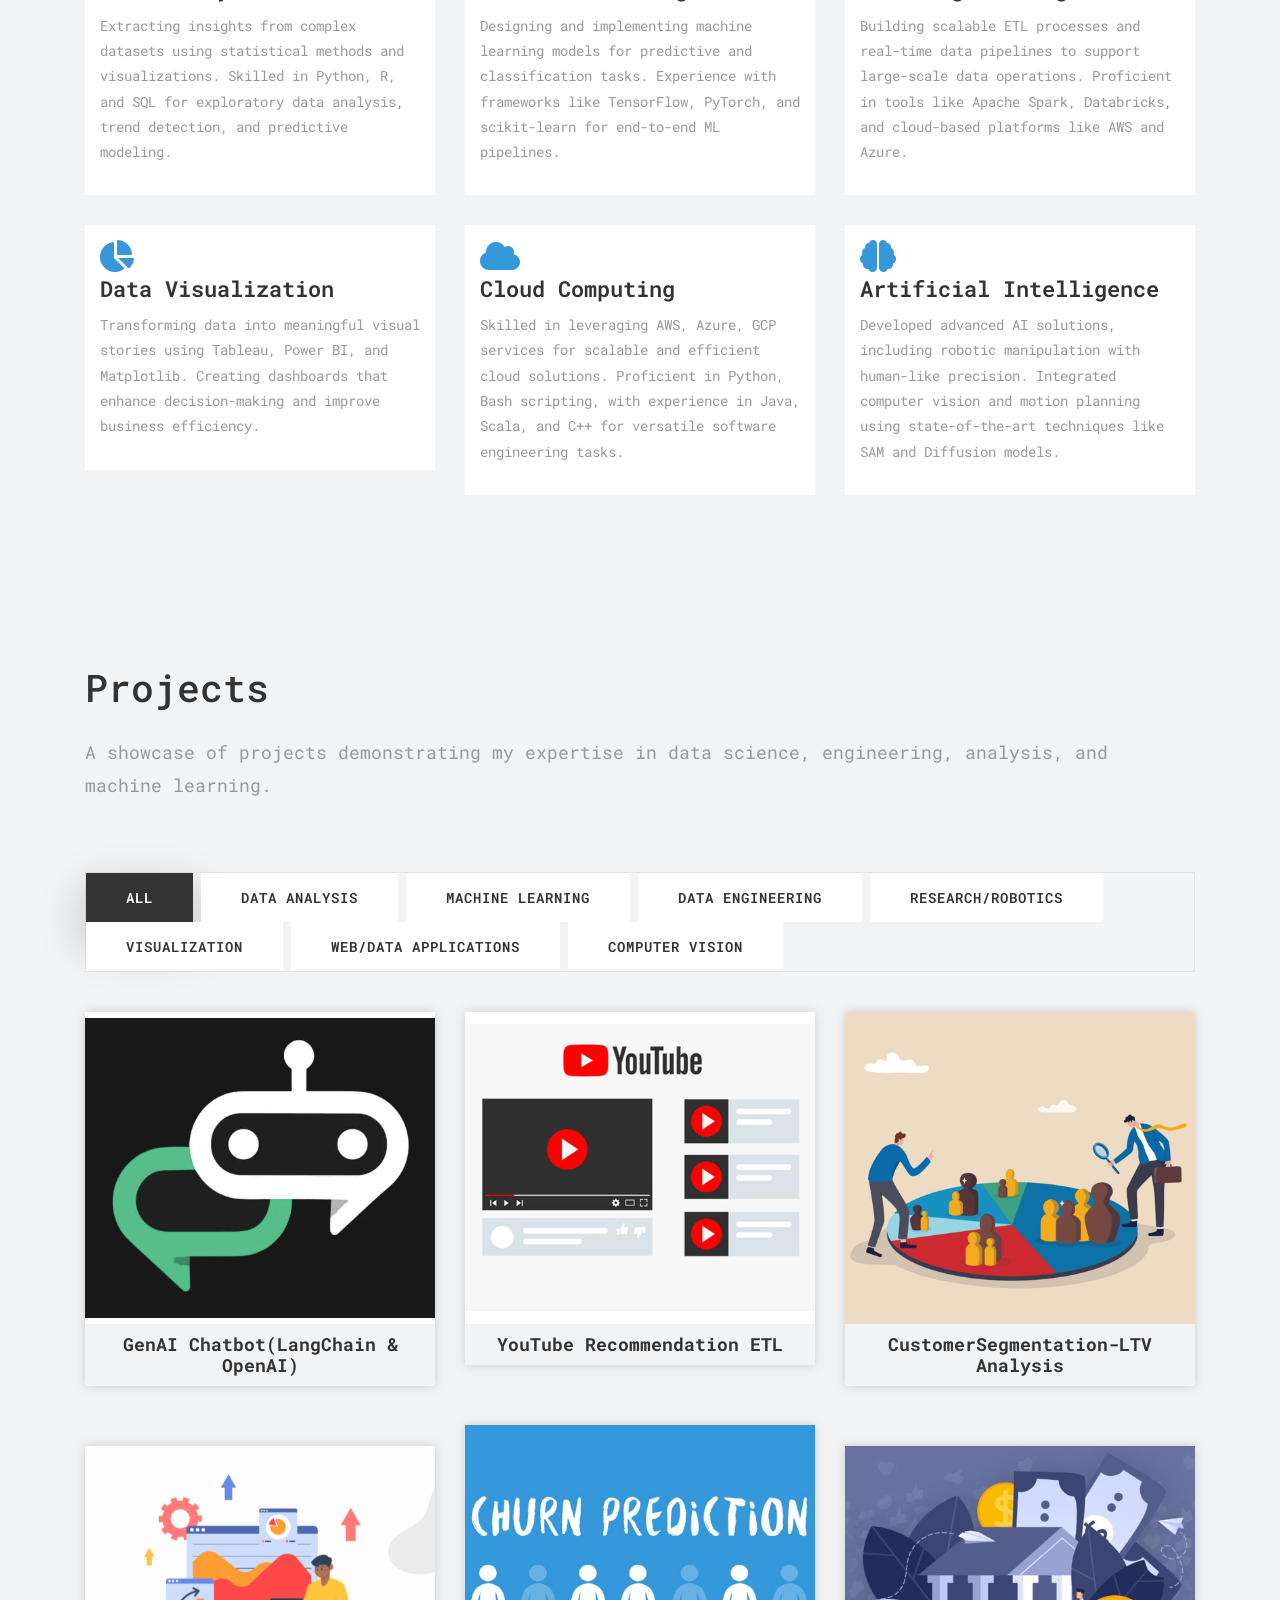
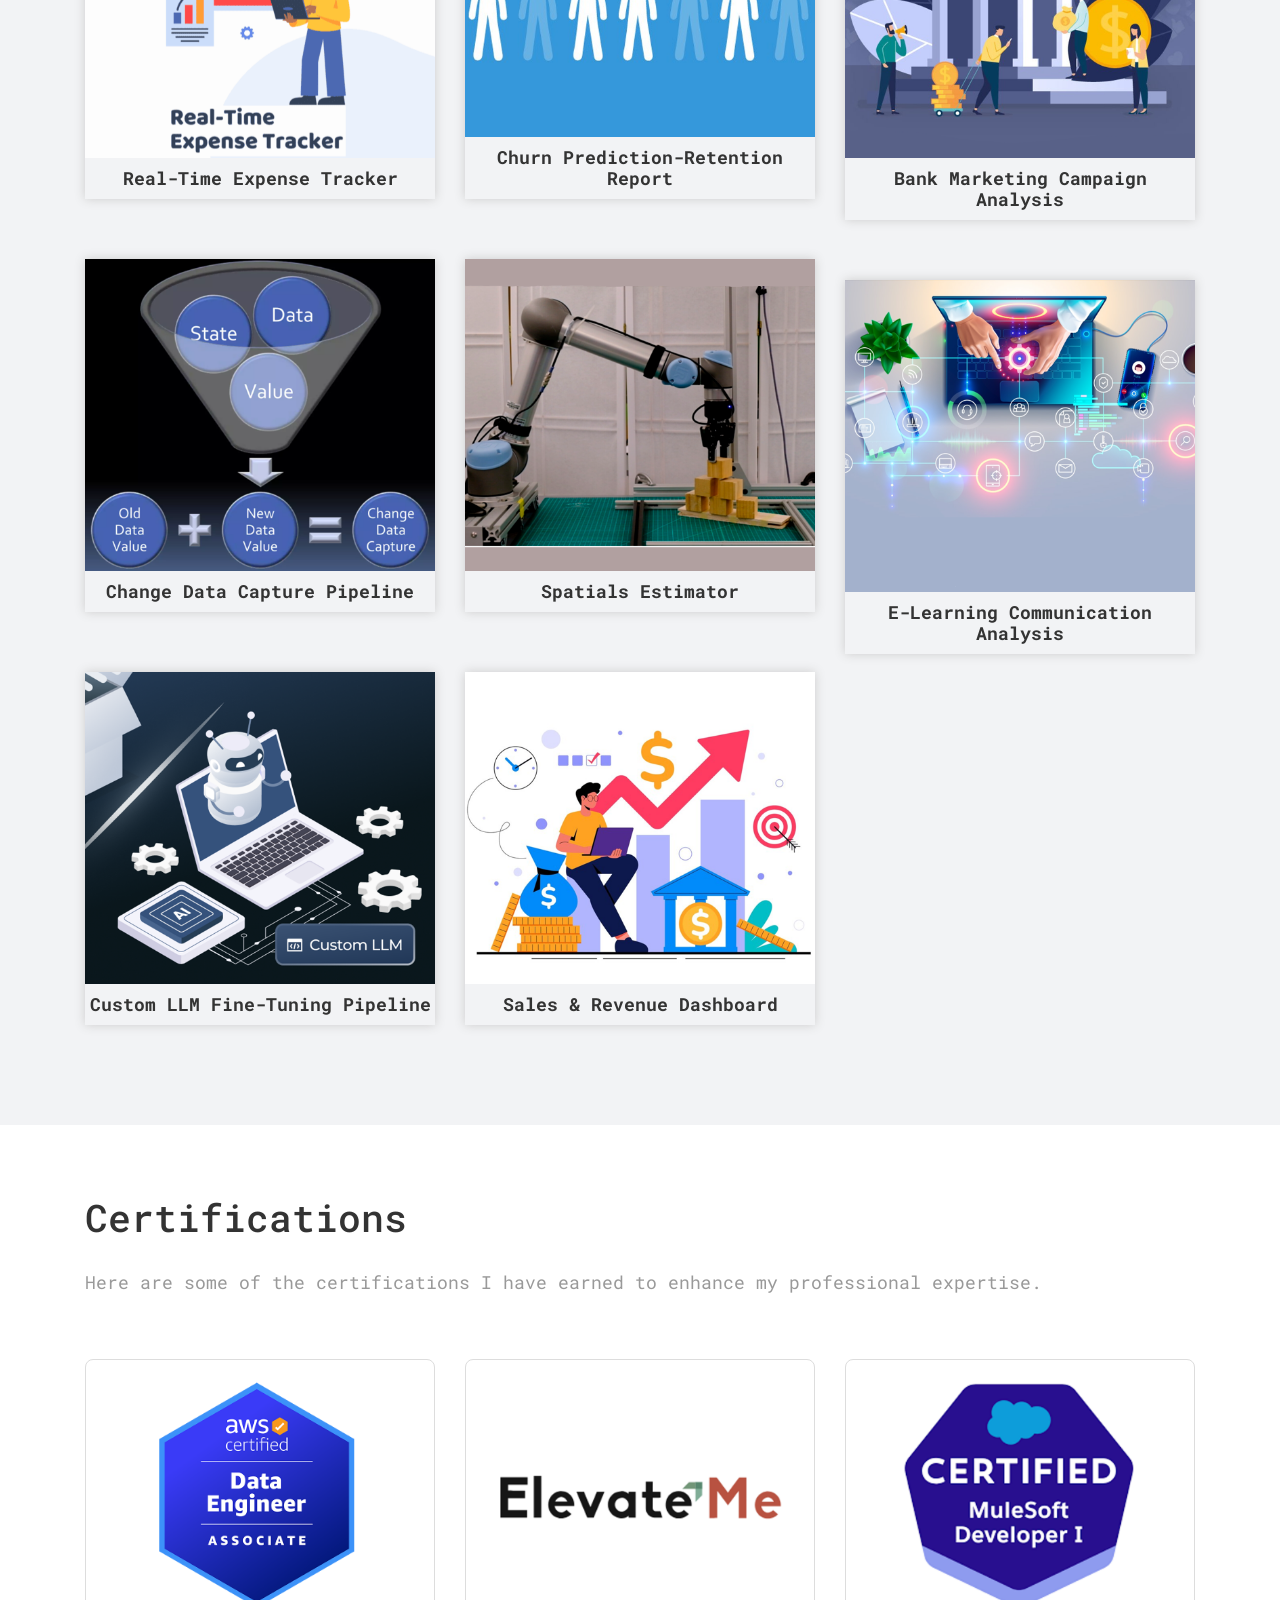
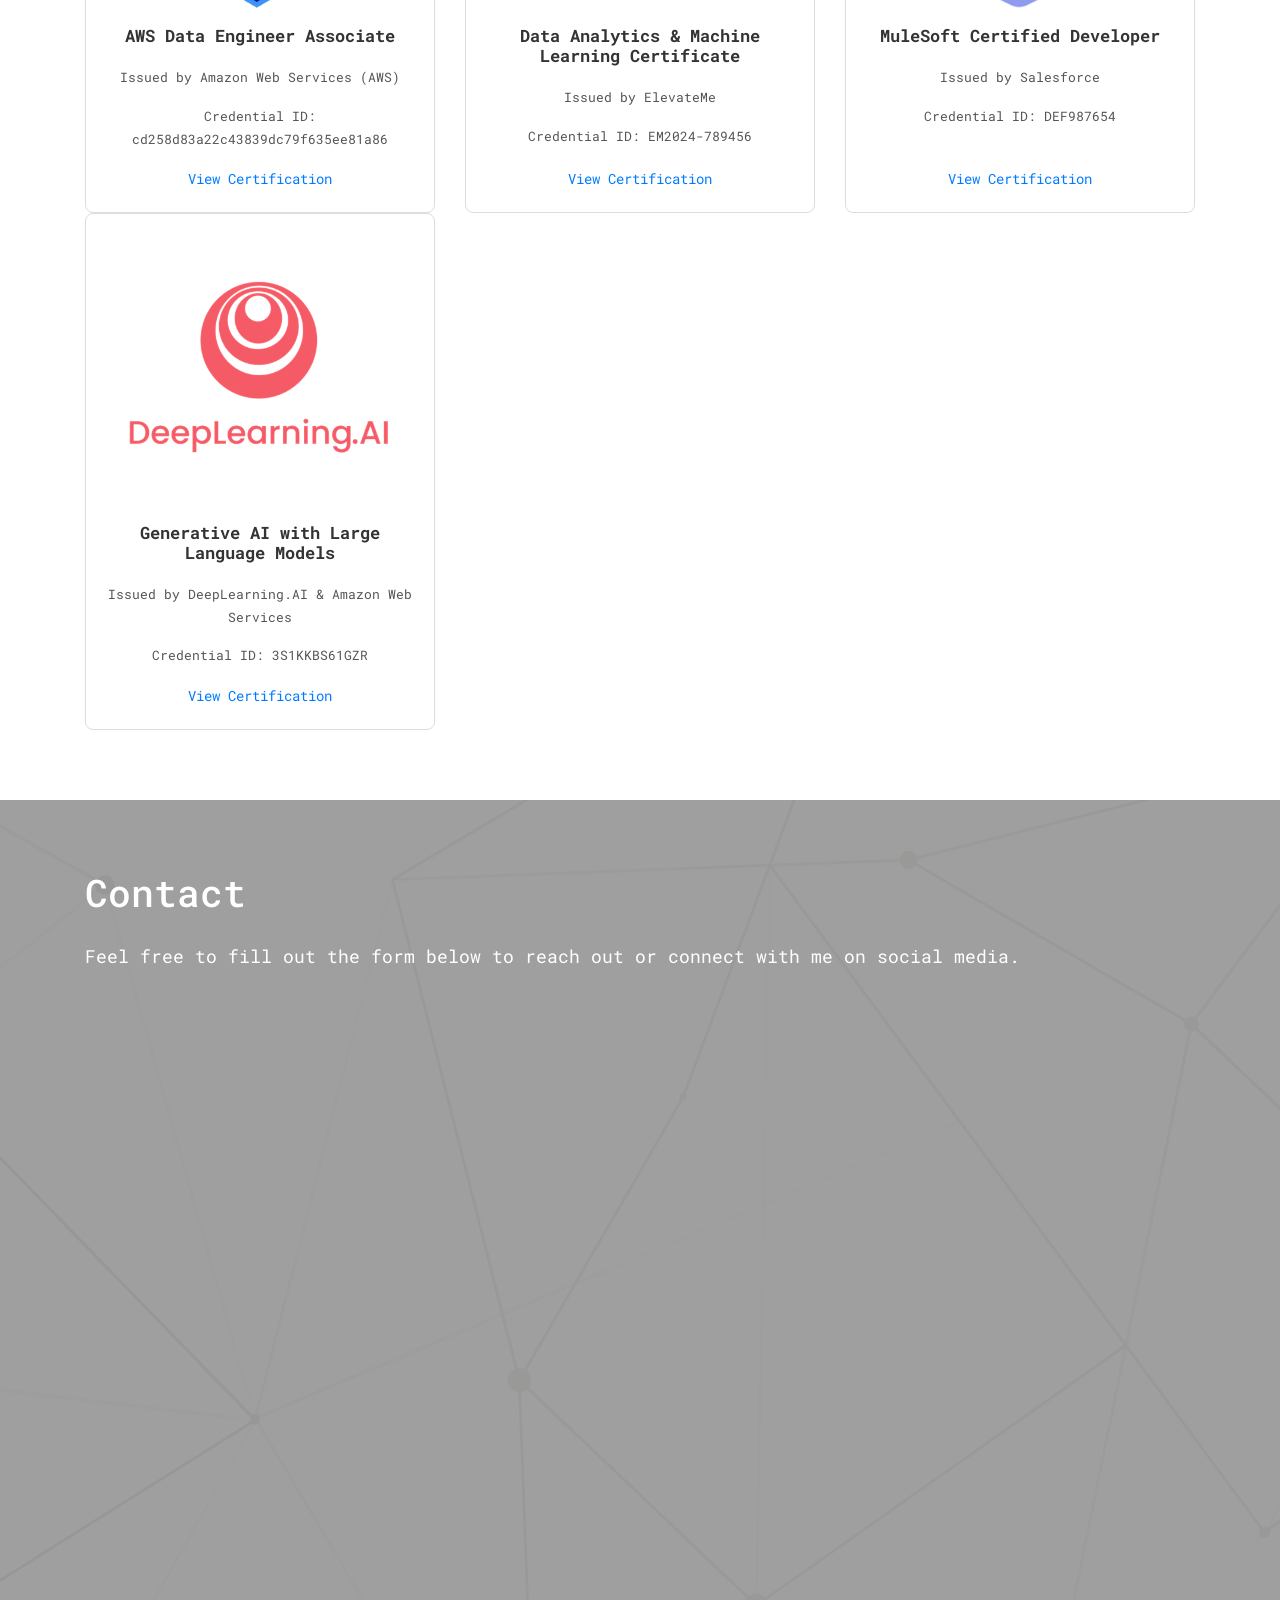
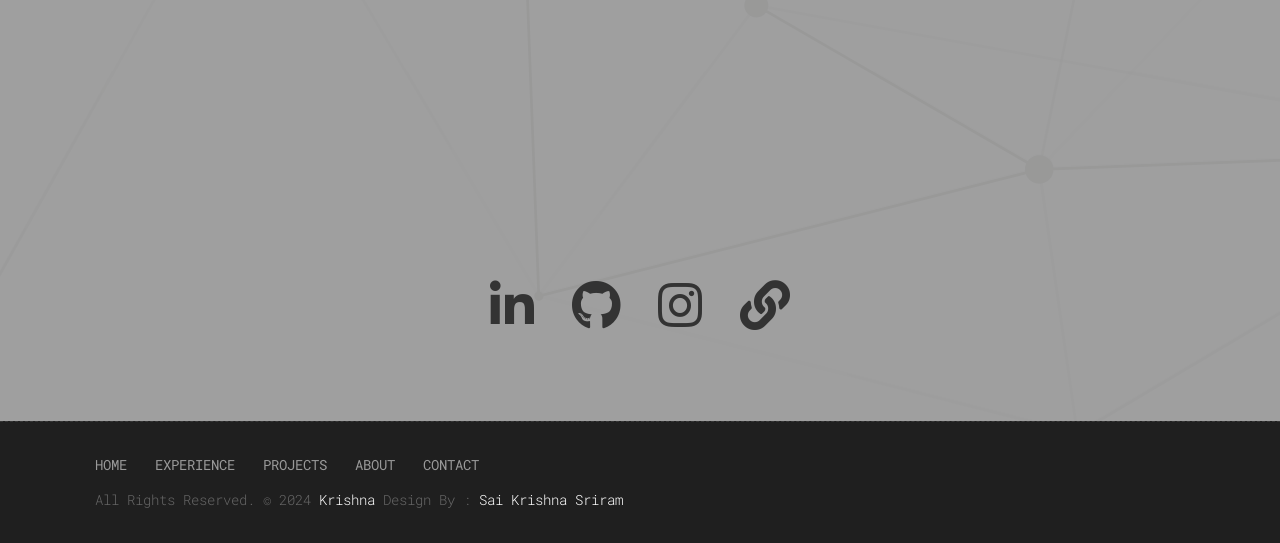
==== commit 45eceb45: "Add Generative AI with Large Language Models certification - Added DeepLearning.AI & AWS certificati" ====
--- a/index.html
+++ b/index.html
@@ -699,6 +699,20 @@
                     </div>
                 </div>
     
+                <div class="col-md-4 col-sm-6 col-lg-4">
+                    <div class="cert-box">
+                        <div class="cert-thumb">
+                            <img src="uploads/DeepLearning.png" alt="DeepLearning.AI Certification" class="img-fluid">
+                        </div>
+                        <div class="cert-info">
+                            <h4>Generative AI with Large Language Models</h4>
+                            <p>Issued by DeepLearning.AI & Amazon Web Services</p>
+                            <p>Credential ID: 3S1KKBS61GZR</p>
+                            <a href="https://www.coursera.org/account/accomplishments/verify/3S1KKBS61GZR" target="_blank">View Certification</a>
+                        </div>
+                    </div>
+                </div>
+    
                 <!-- <div class="col-md-4 col-sm-6 col-lg-4">
                     <div class="cert-box">
                         <div class="cert-thumb">
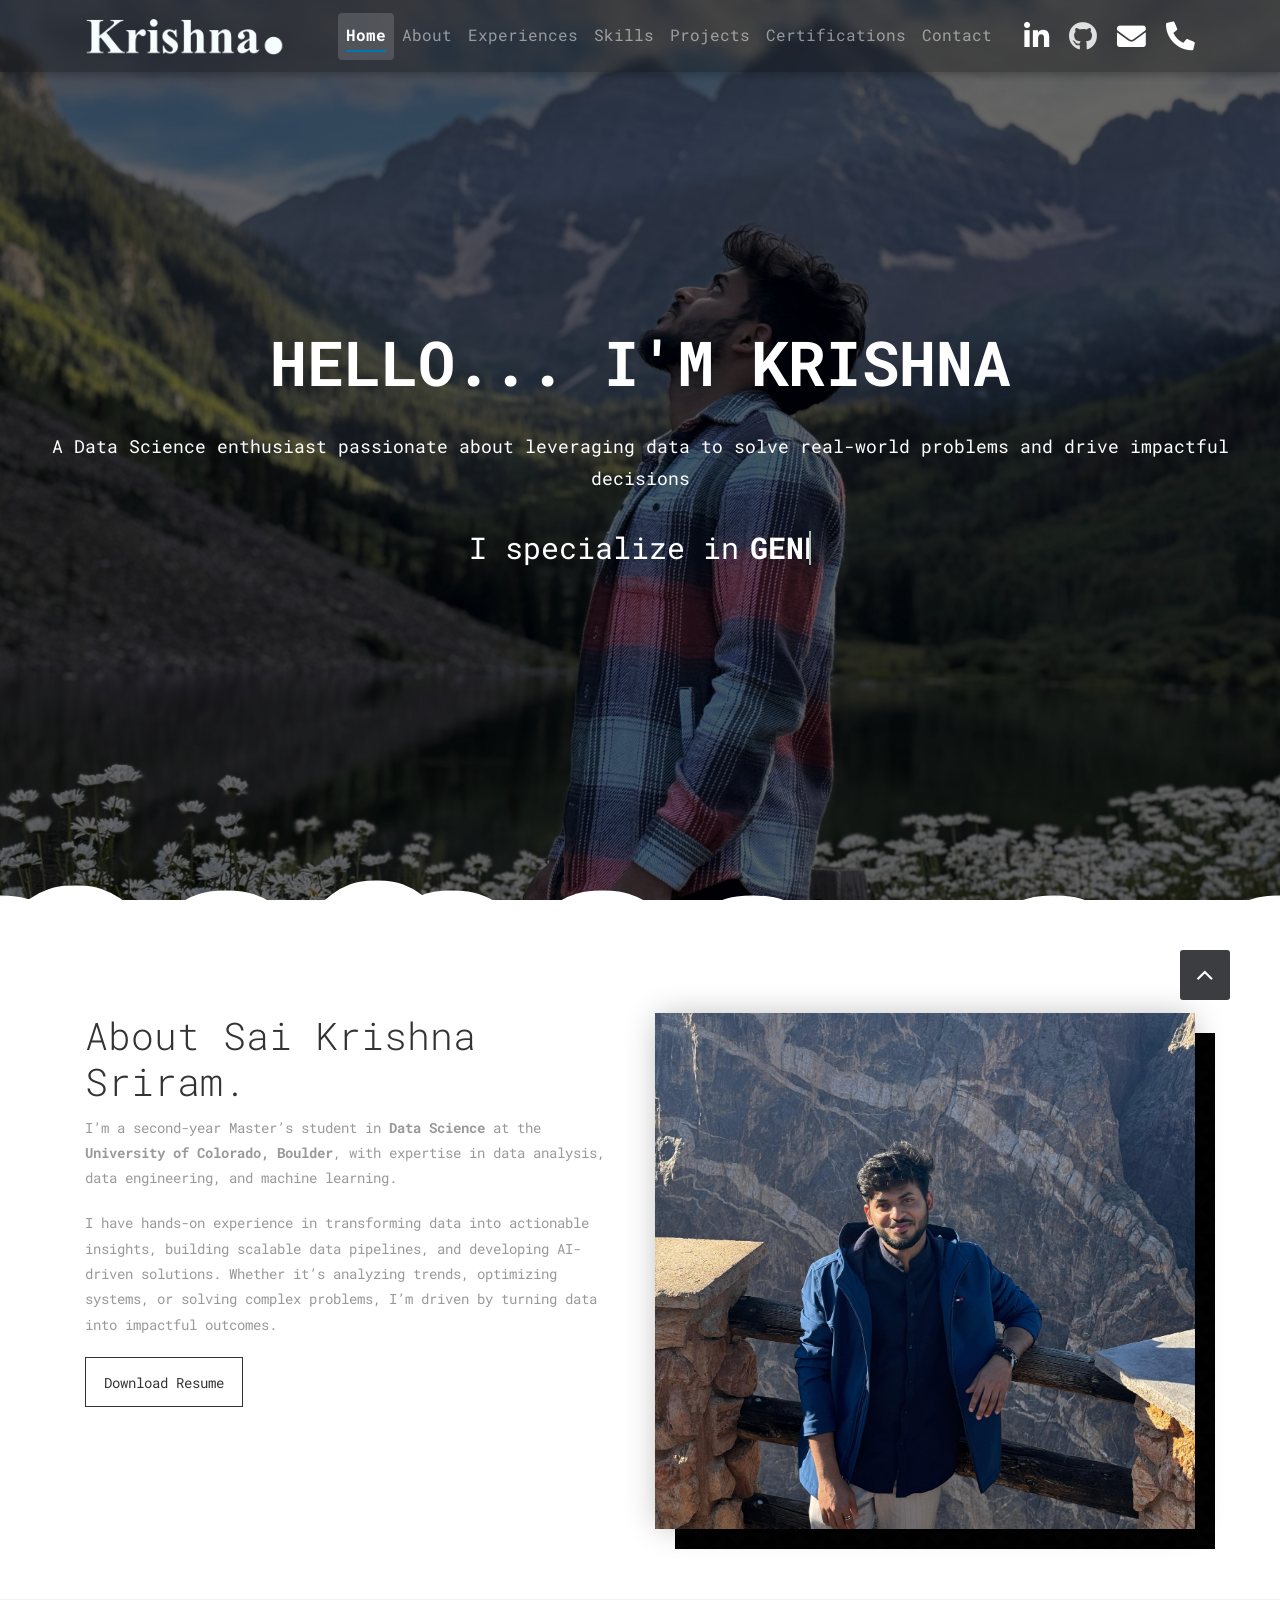
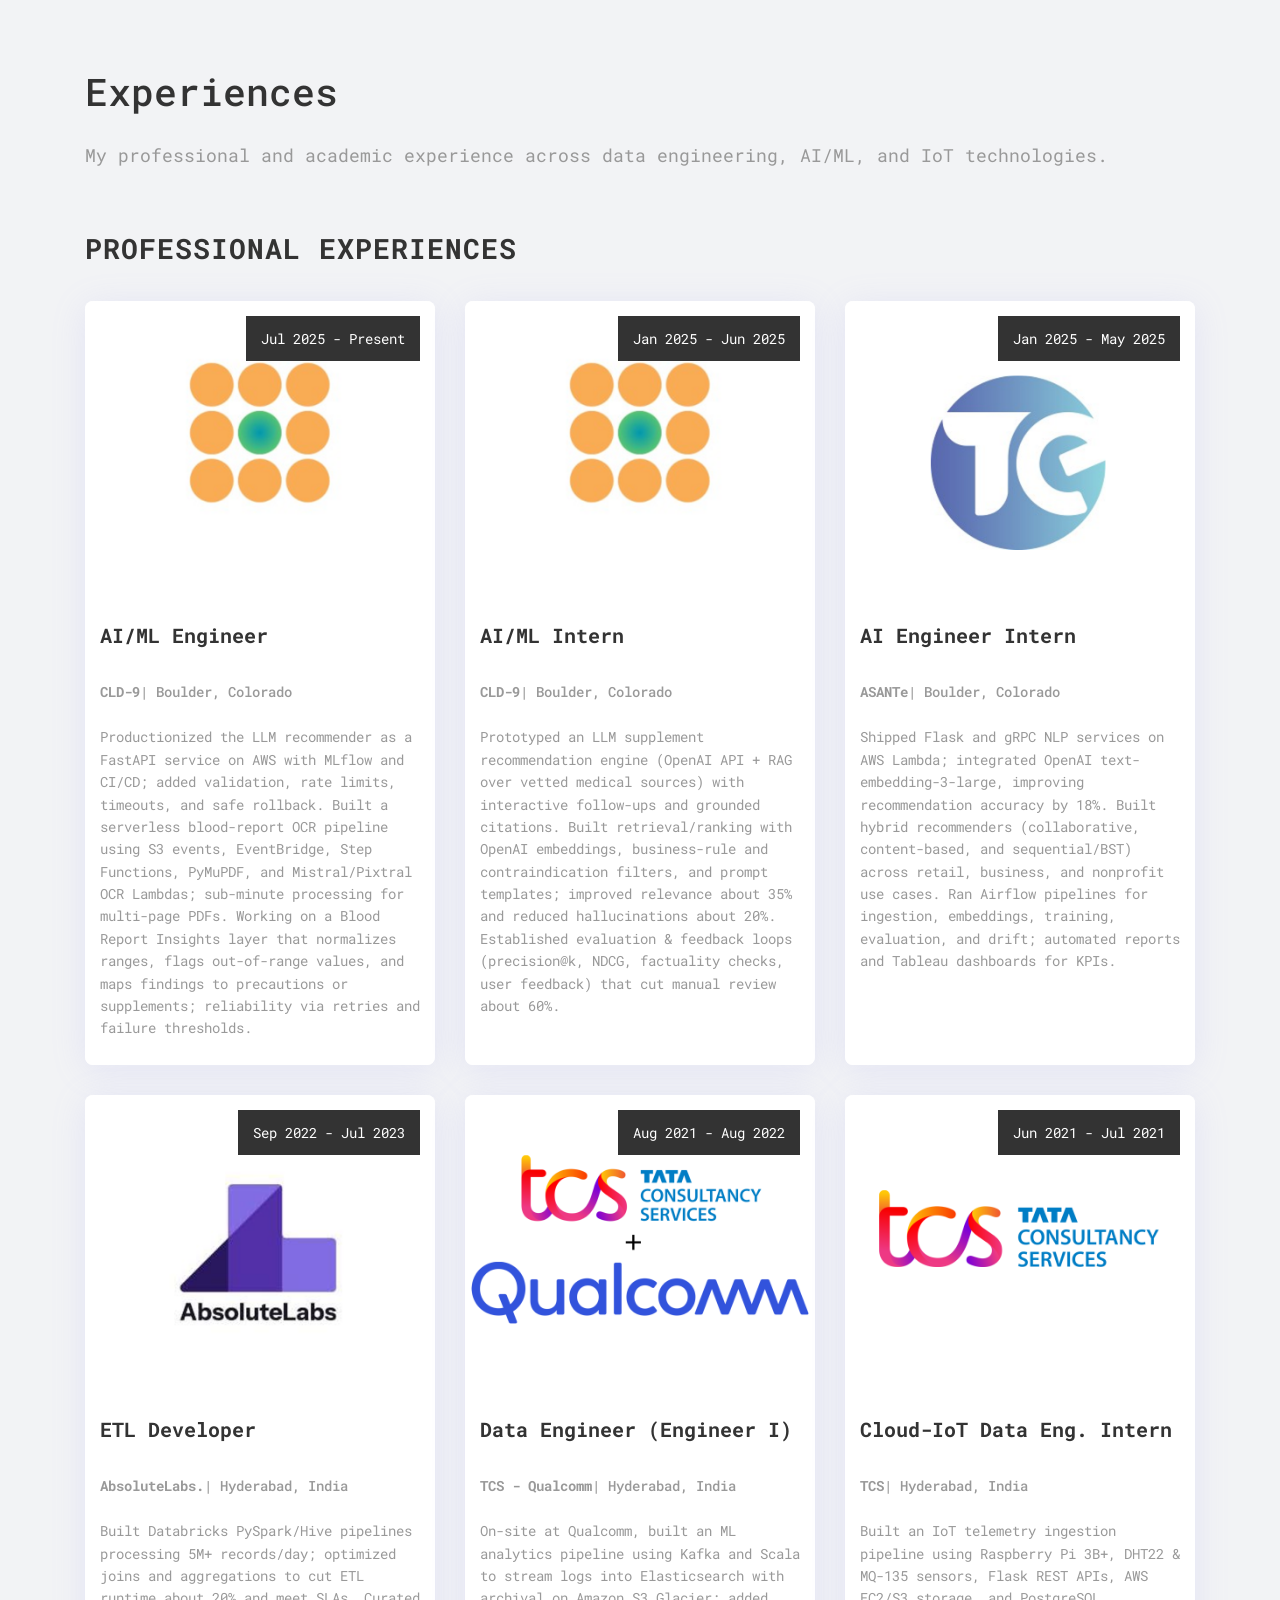
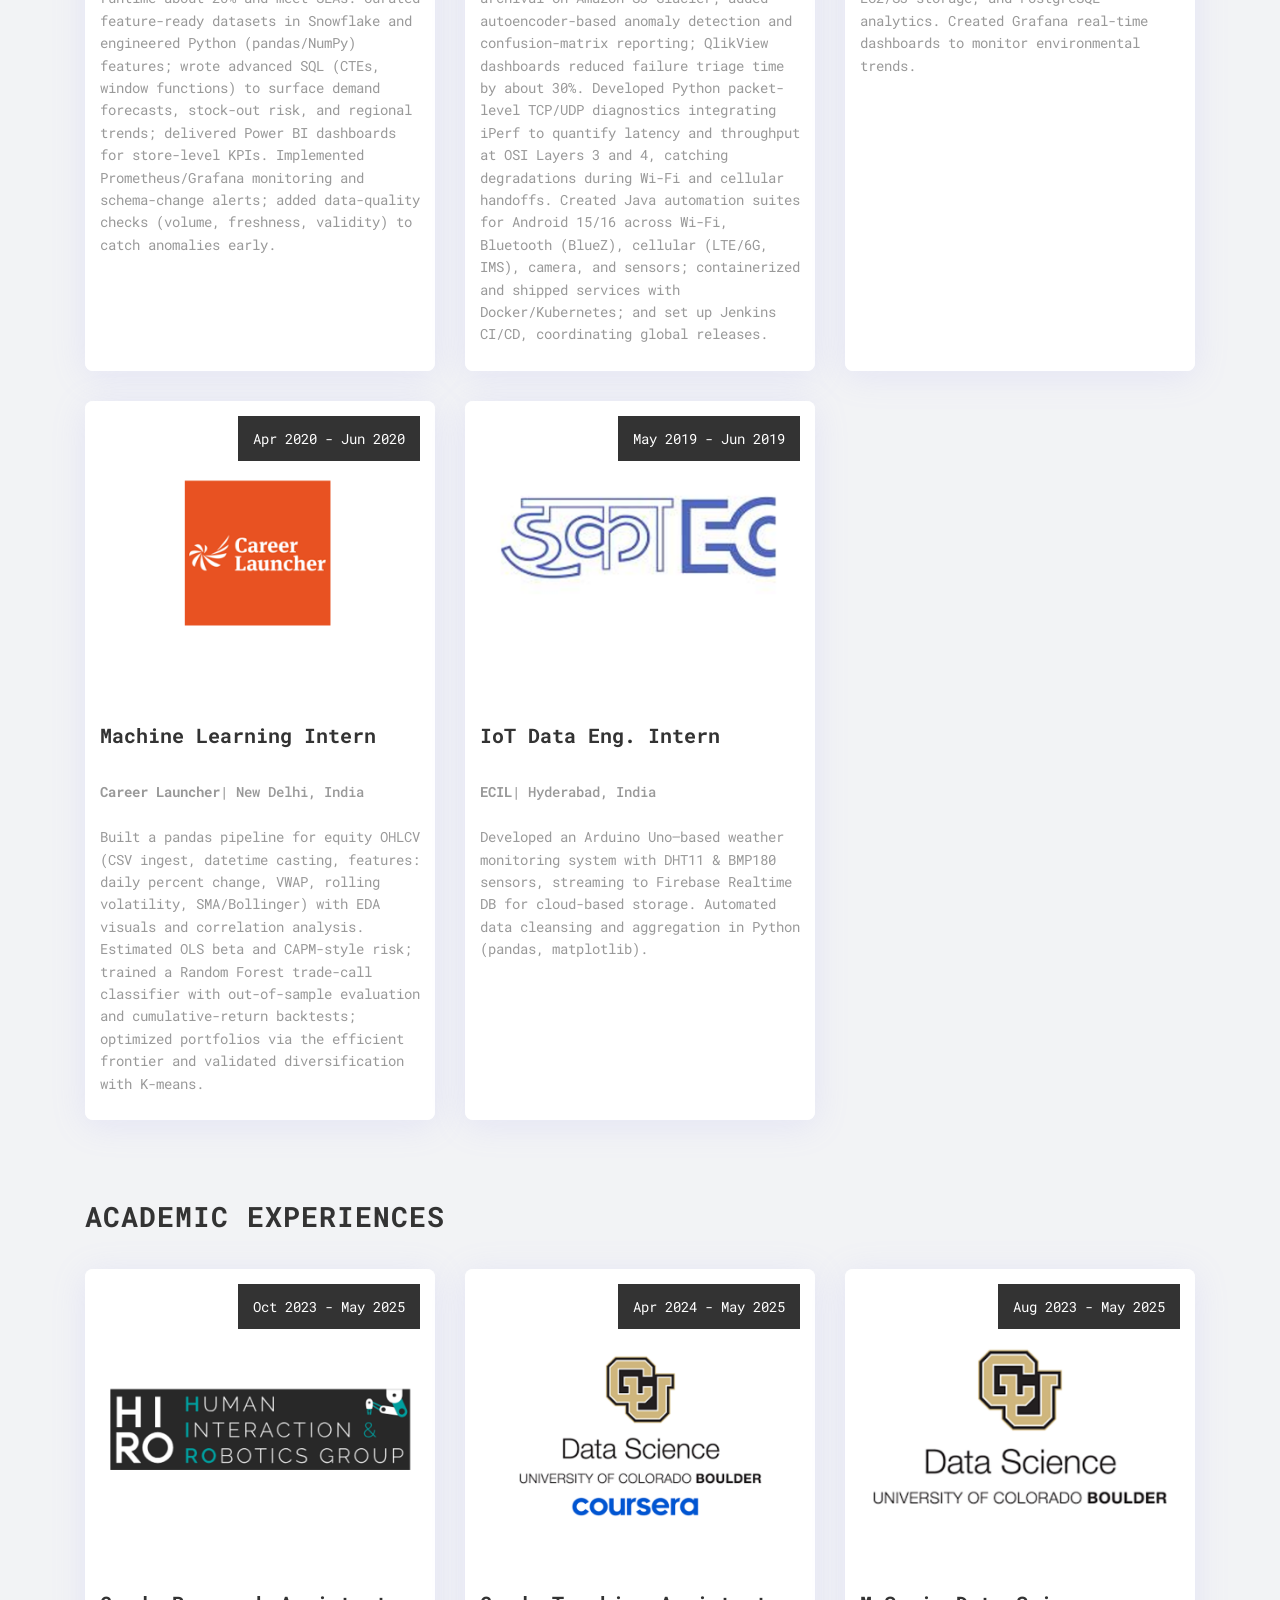
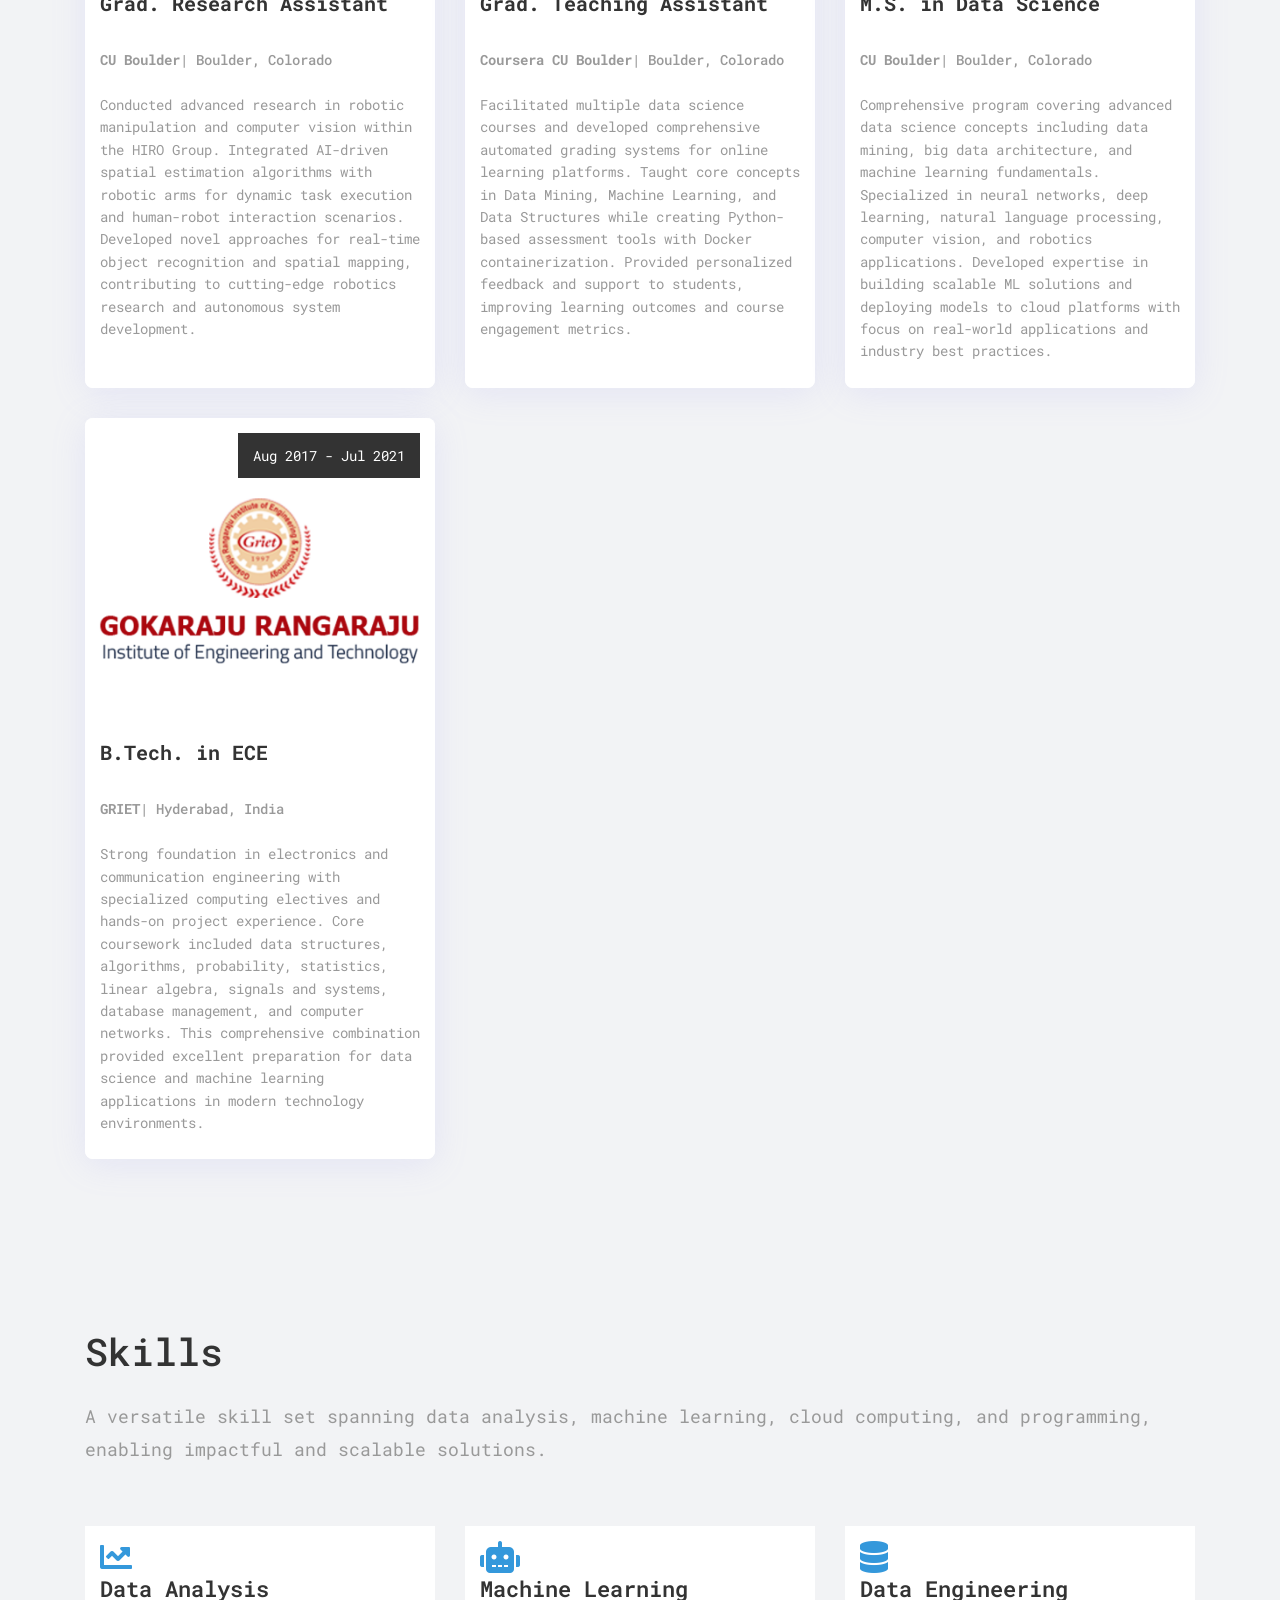
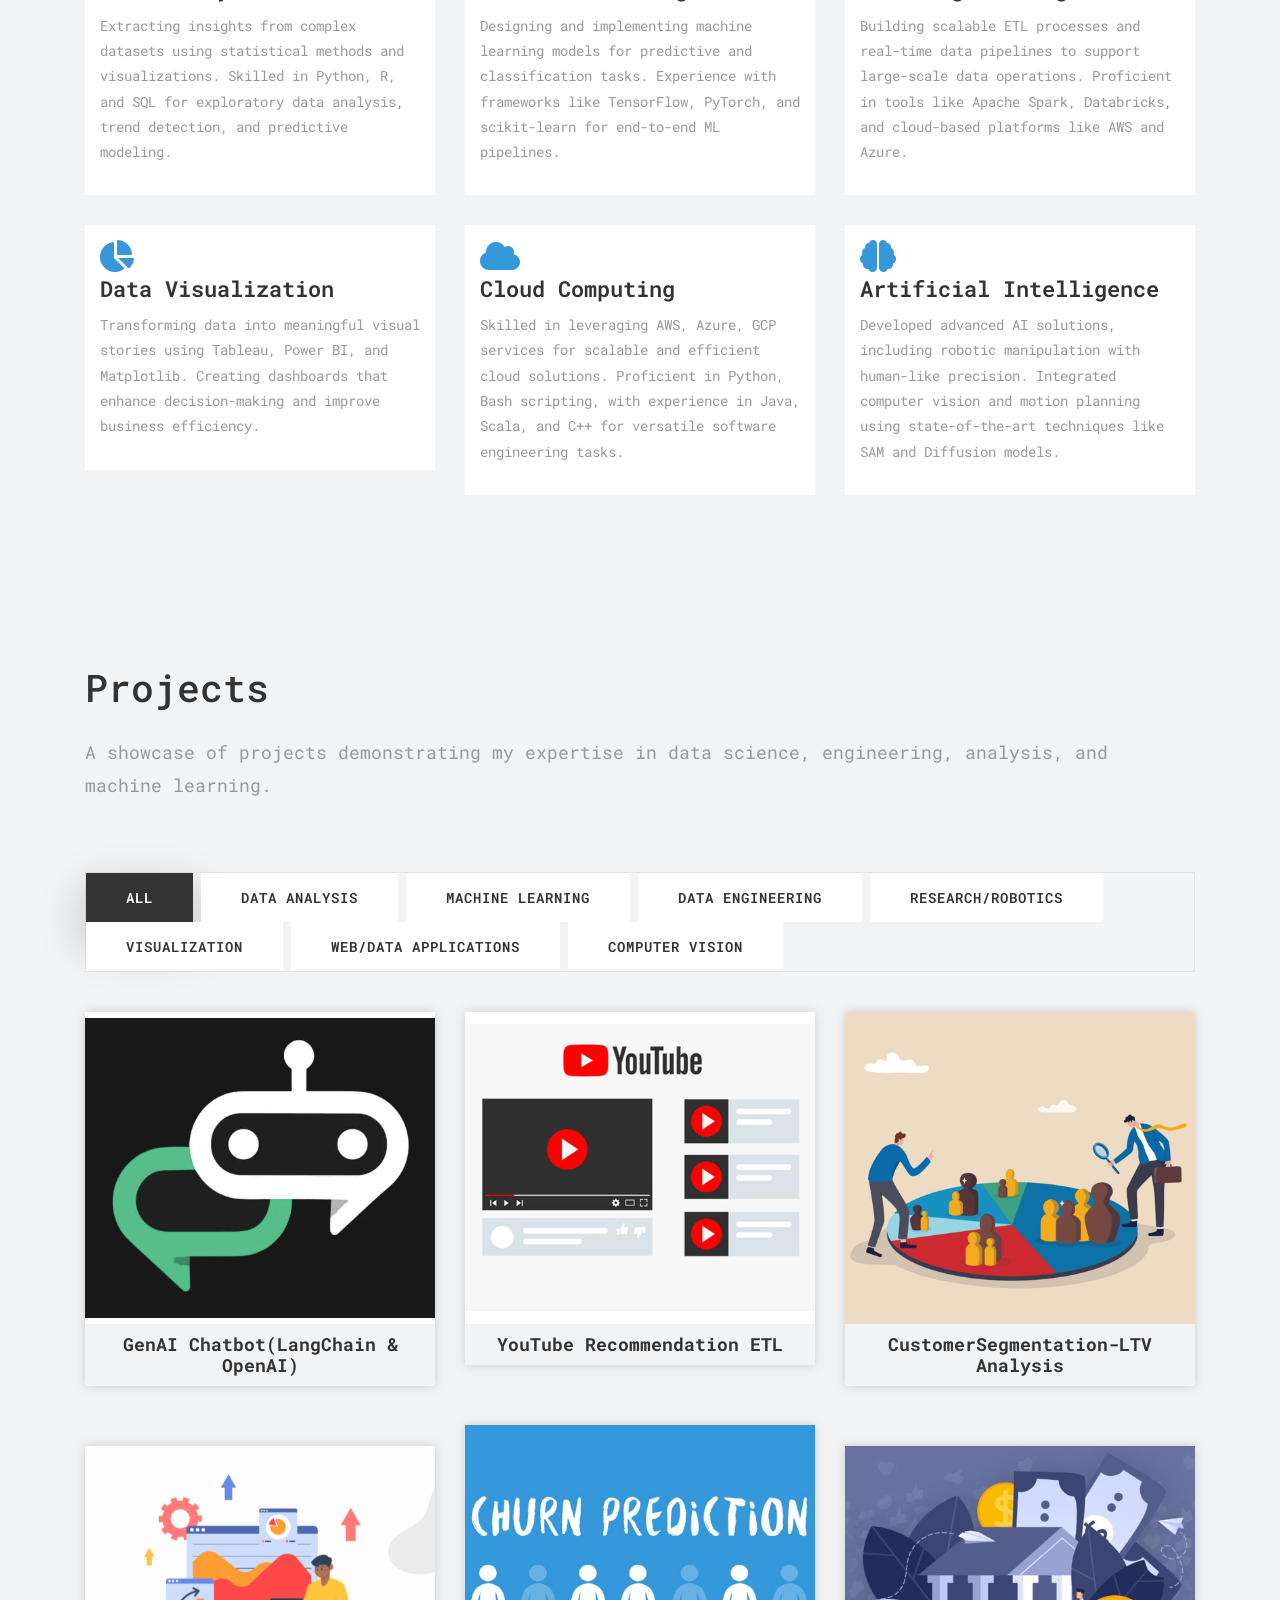
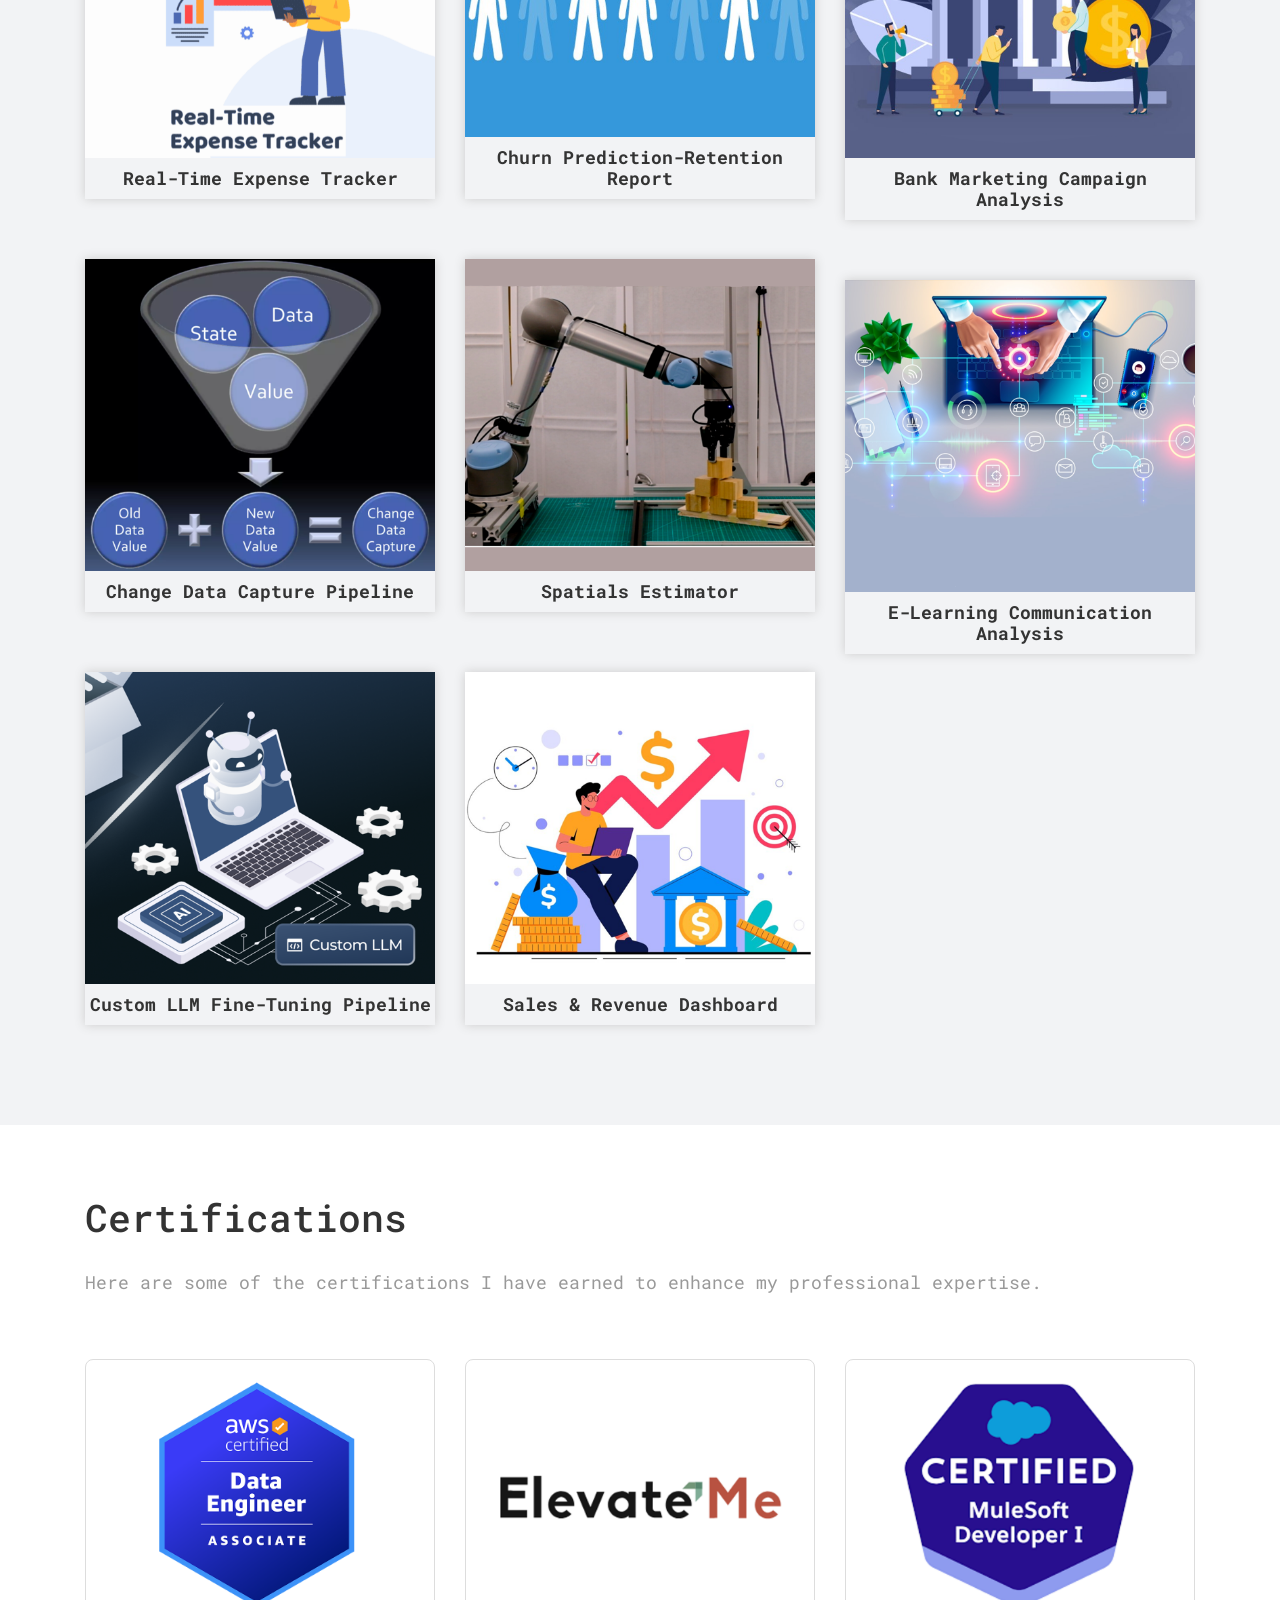
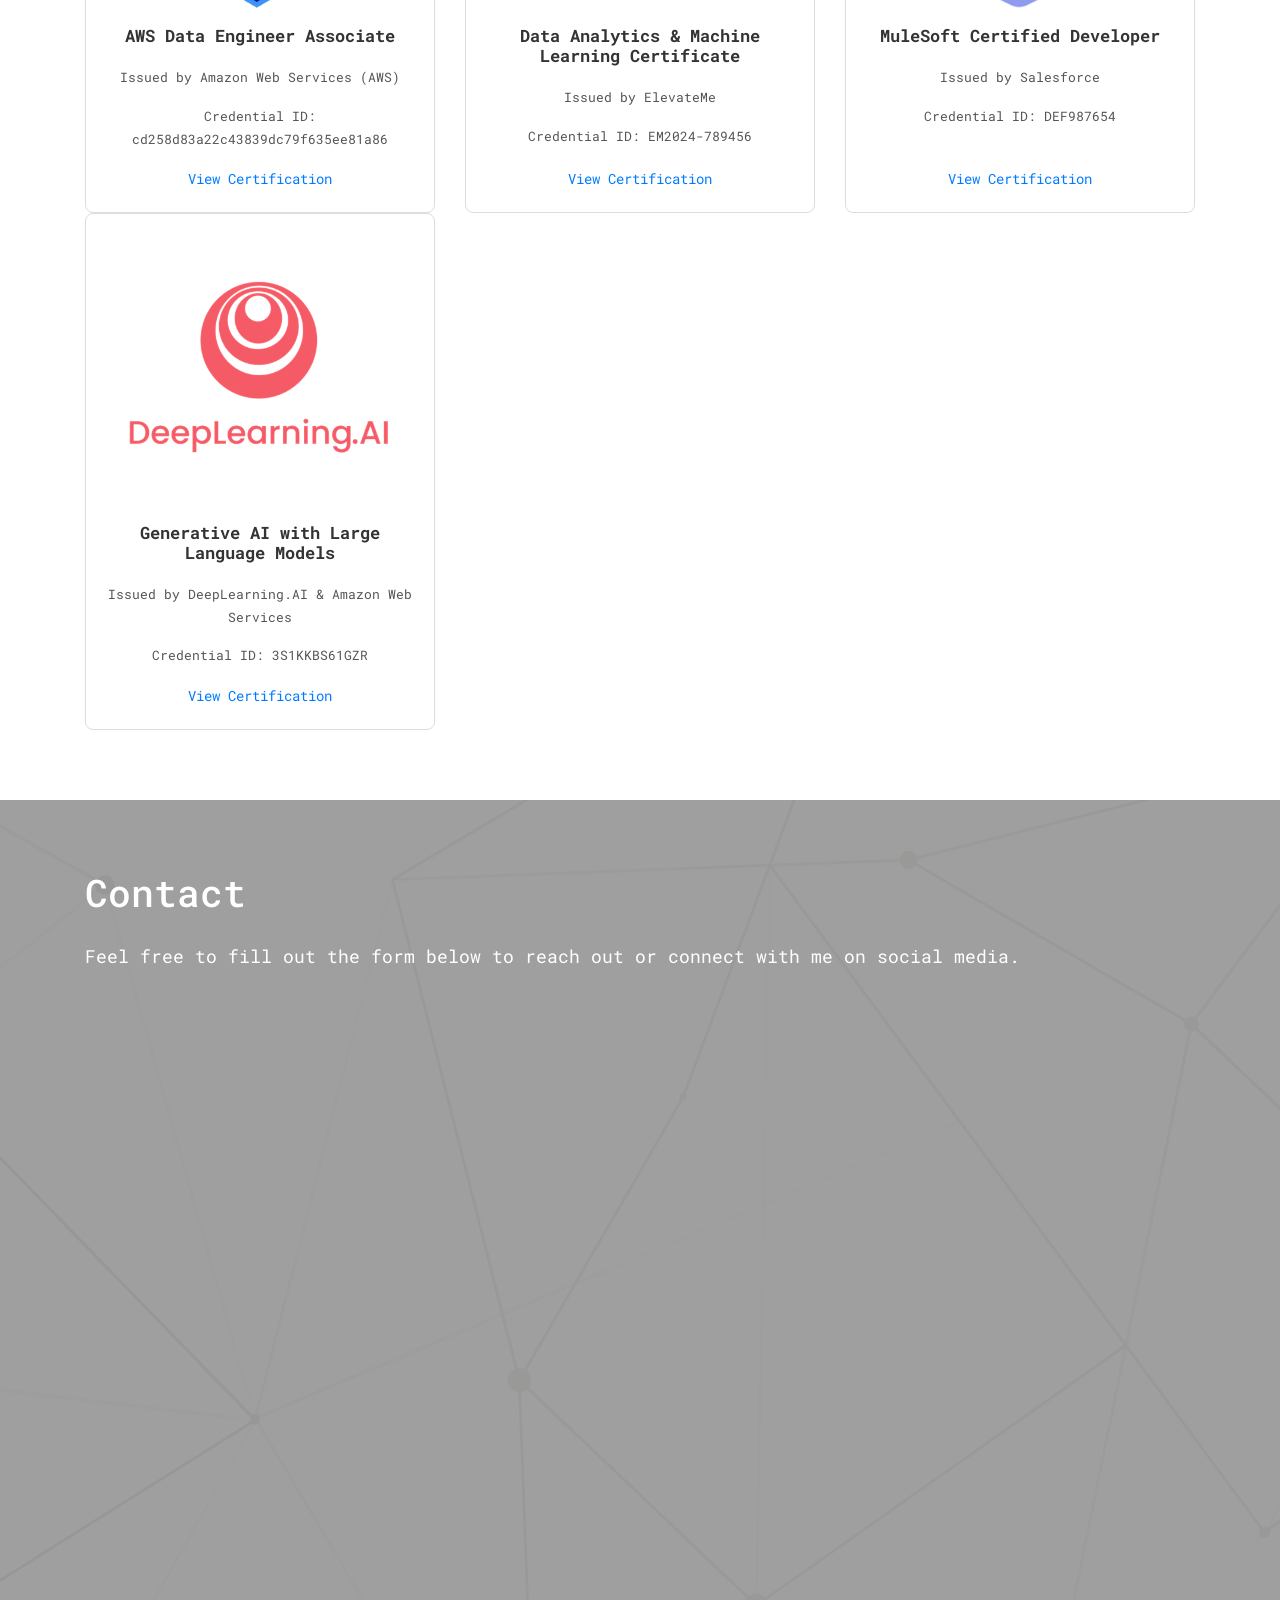
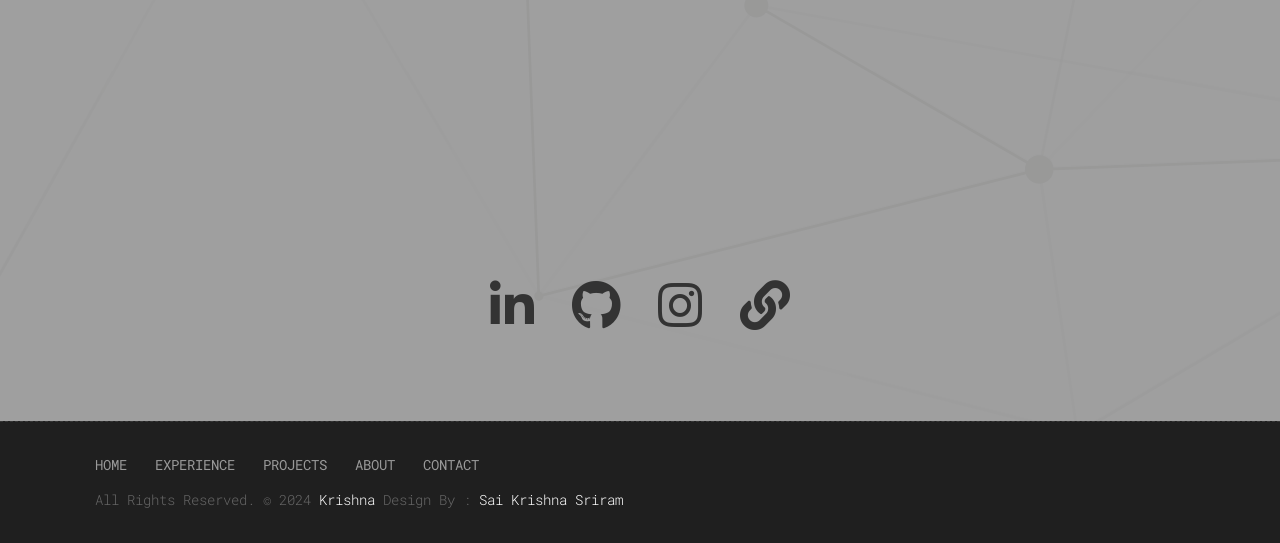
==== commit 27fc5b21: "Minor updates to portfolio content" ====
--- a/index.html
+++ b/index.html
@@ -114,10 +114,10 @@
 			<h3 class="cd-headline clip is-full-width">
 				<span>I specialize in </span>
 				<span class="cd-words-wrapper">
-					<b class="is-visible">Data Analysis</b>
+					<b class="is-visible">Generative AI</b>
 					<b>Machine Learning</b>
 					<b>Data Engineering</b>
-					<b>Data Visualization</b>
+					<b>Data Science & Analytics</b>
 				</span>
 			</h3>
 		</div>
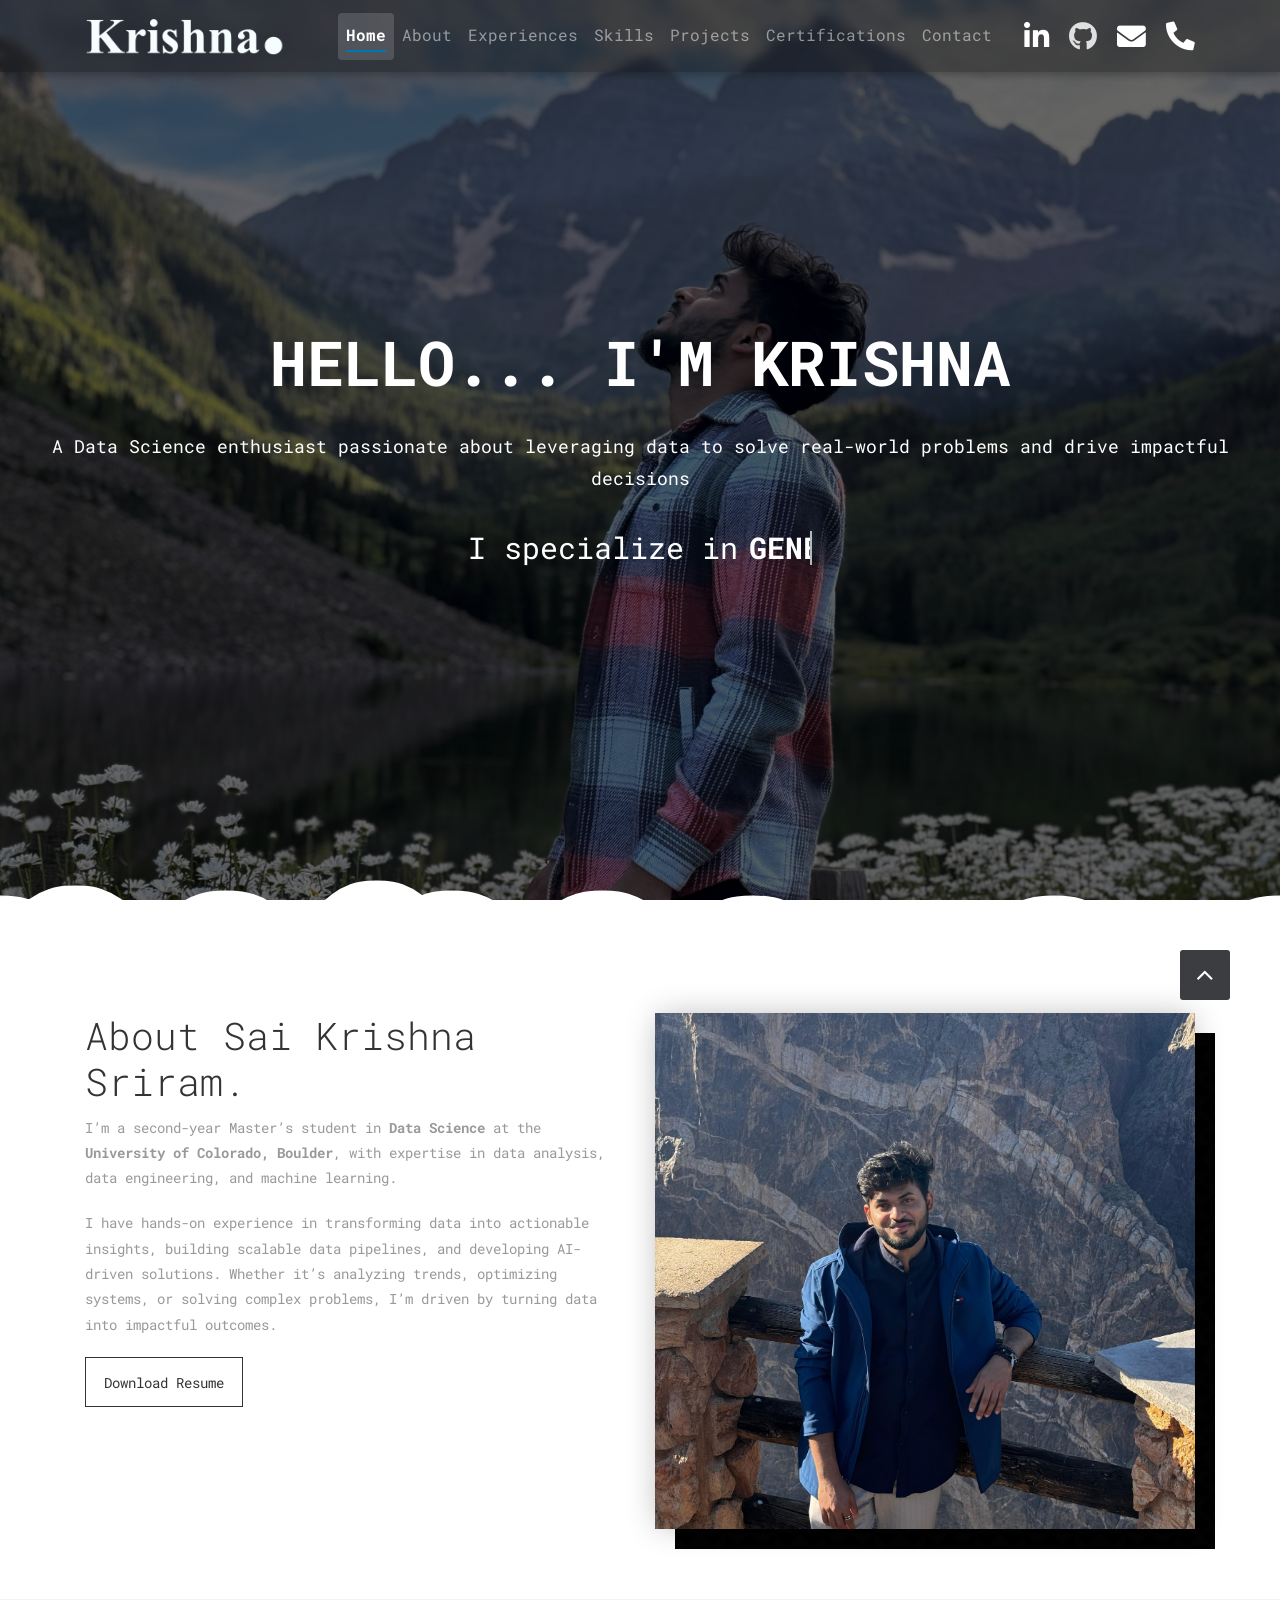
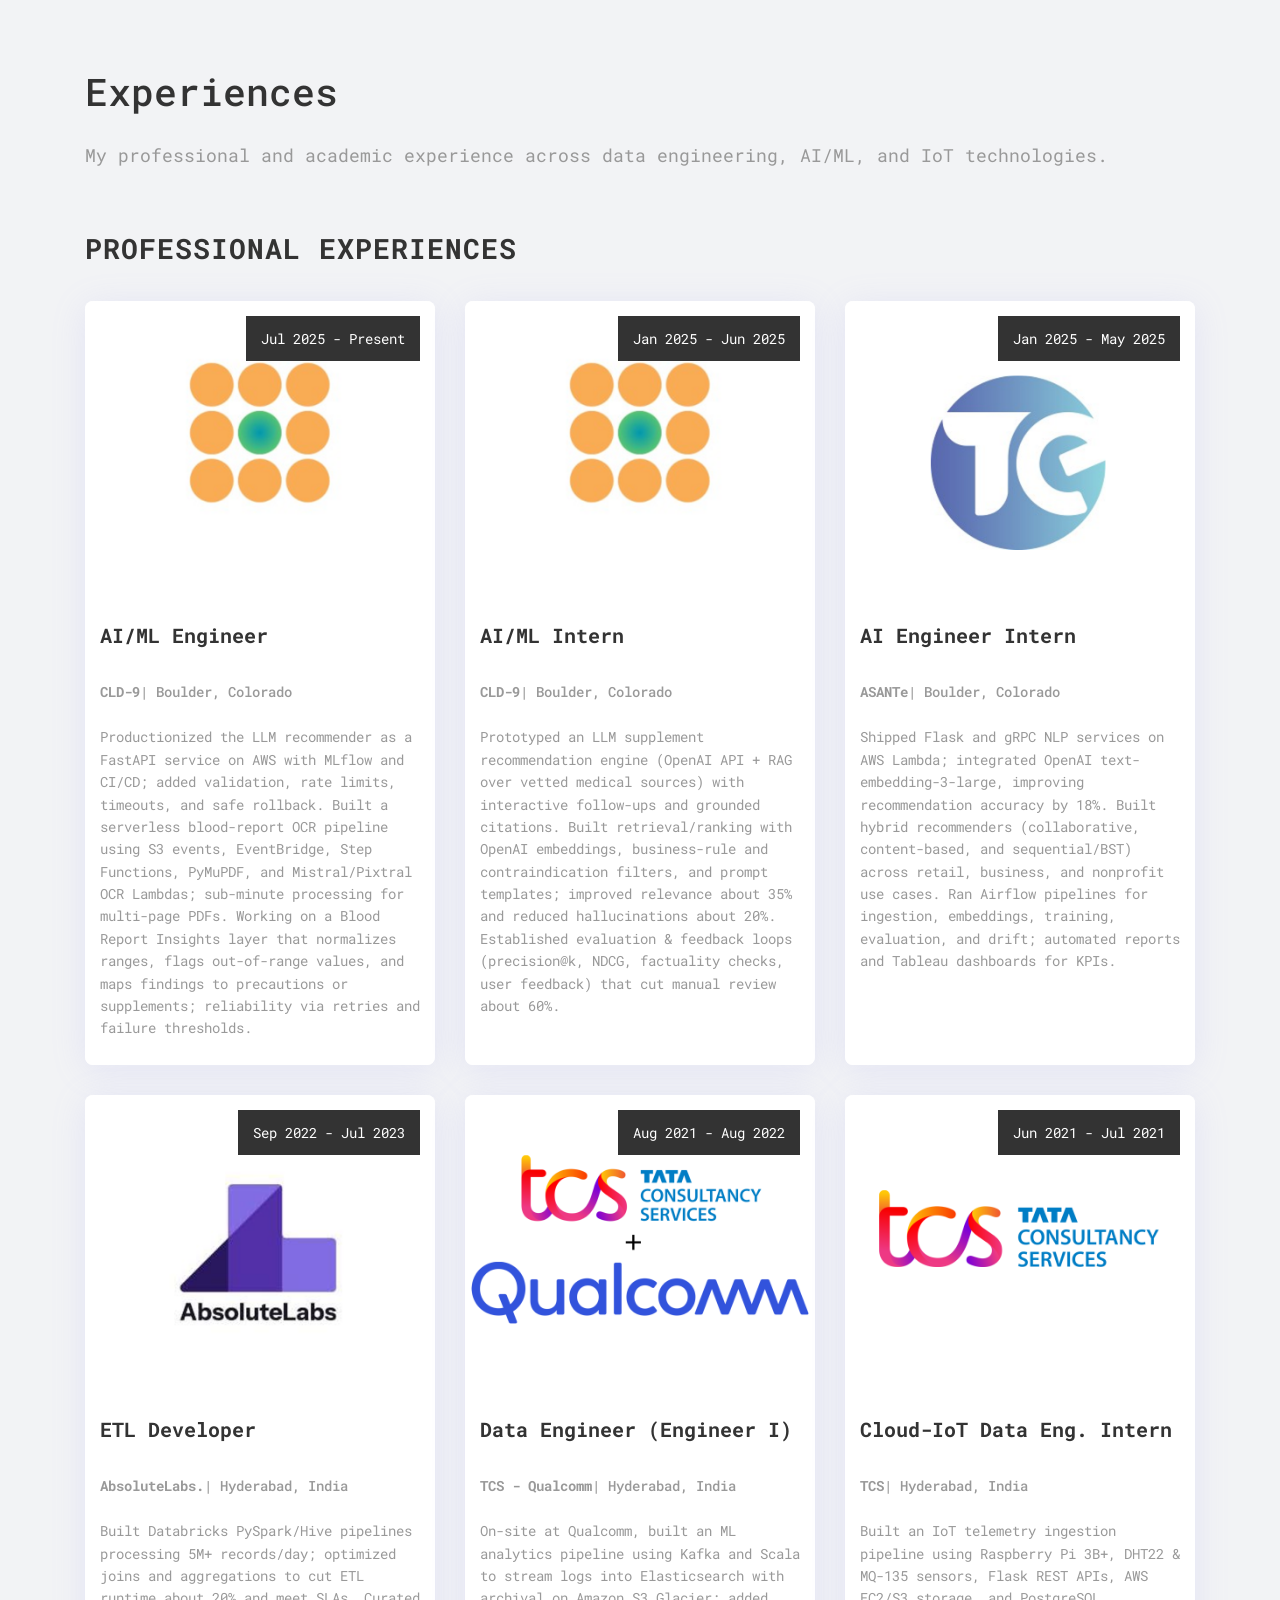
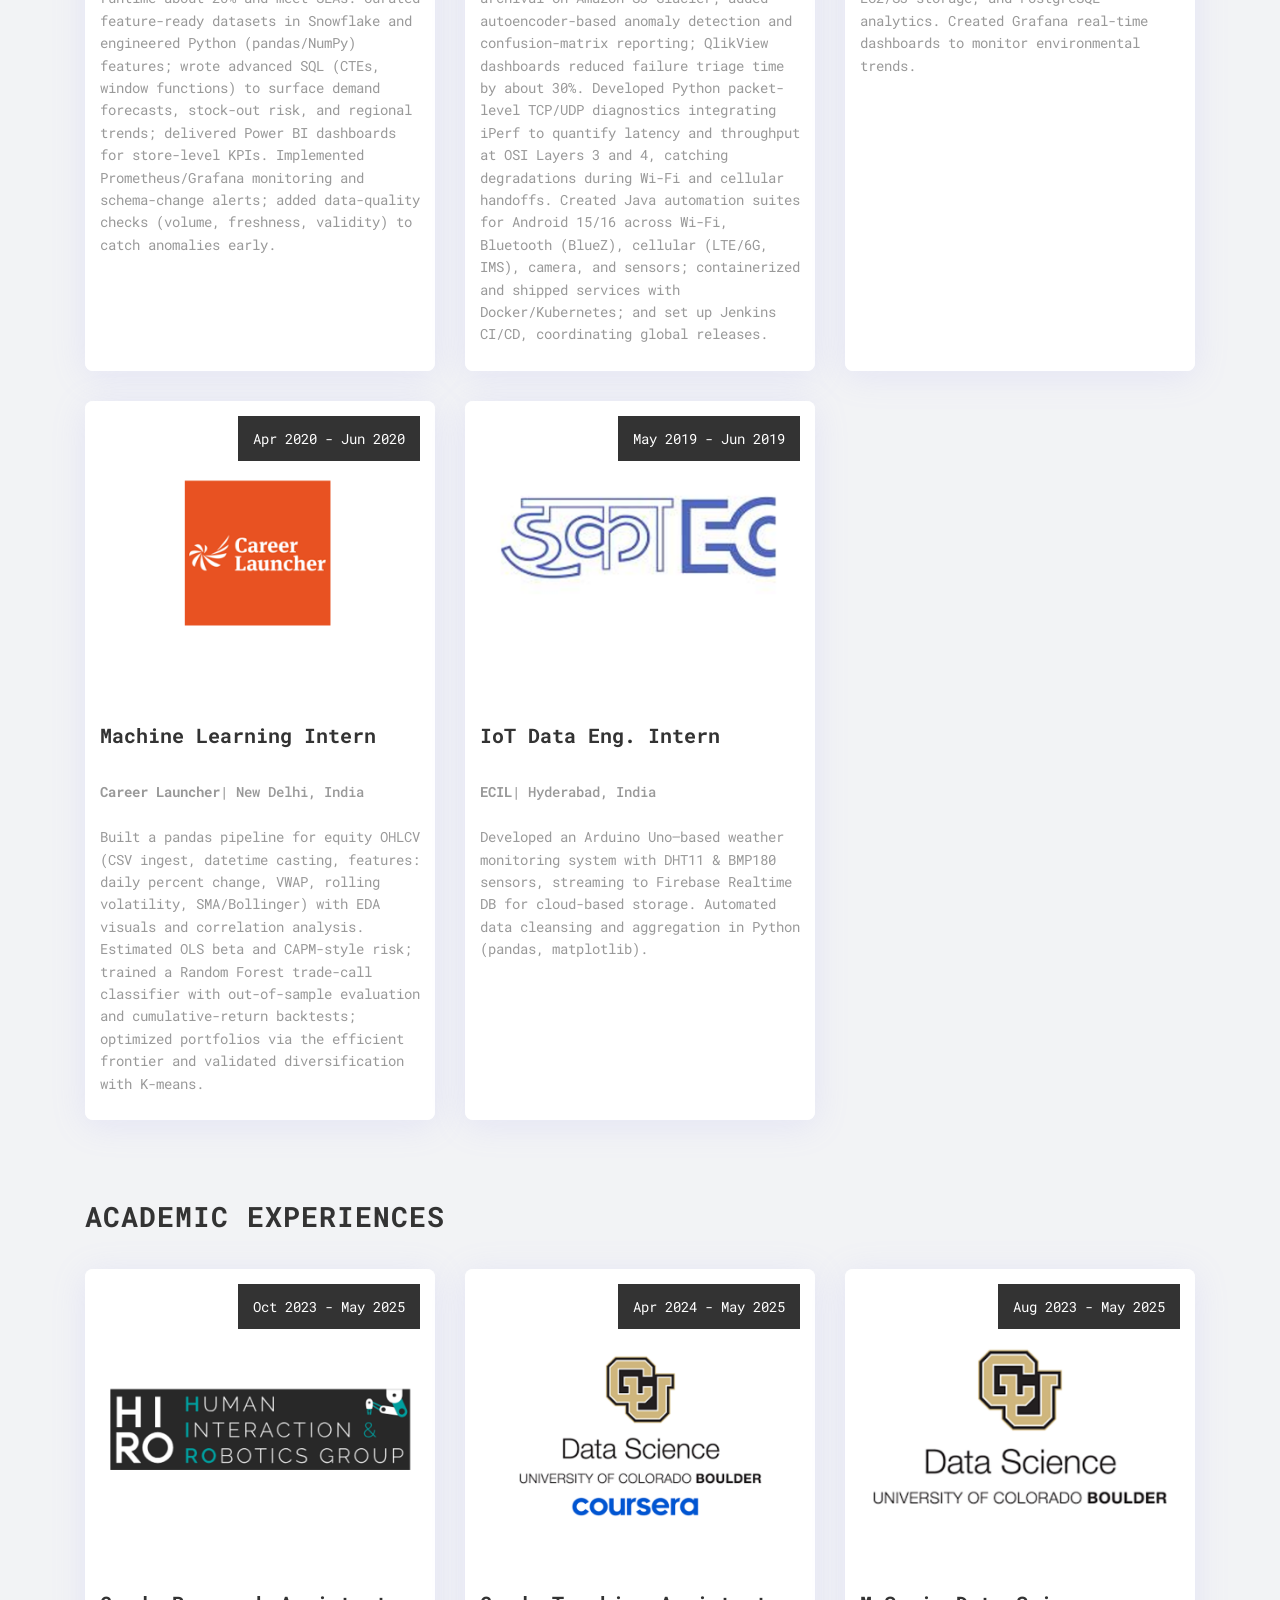
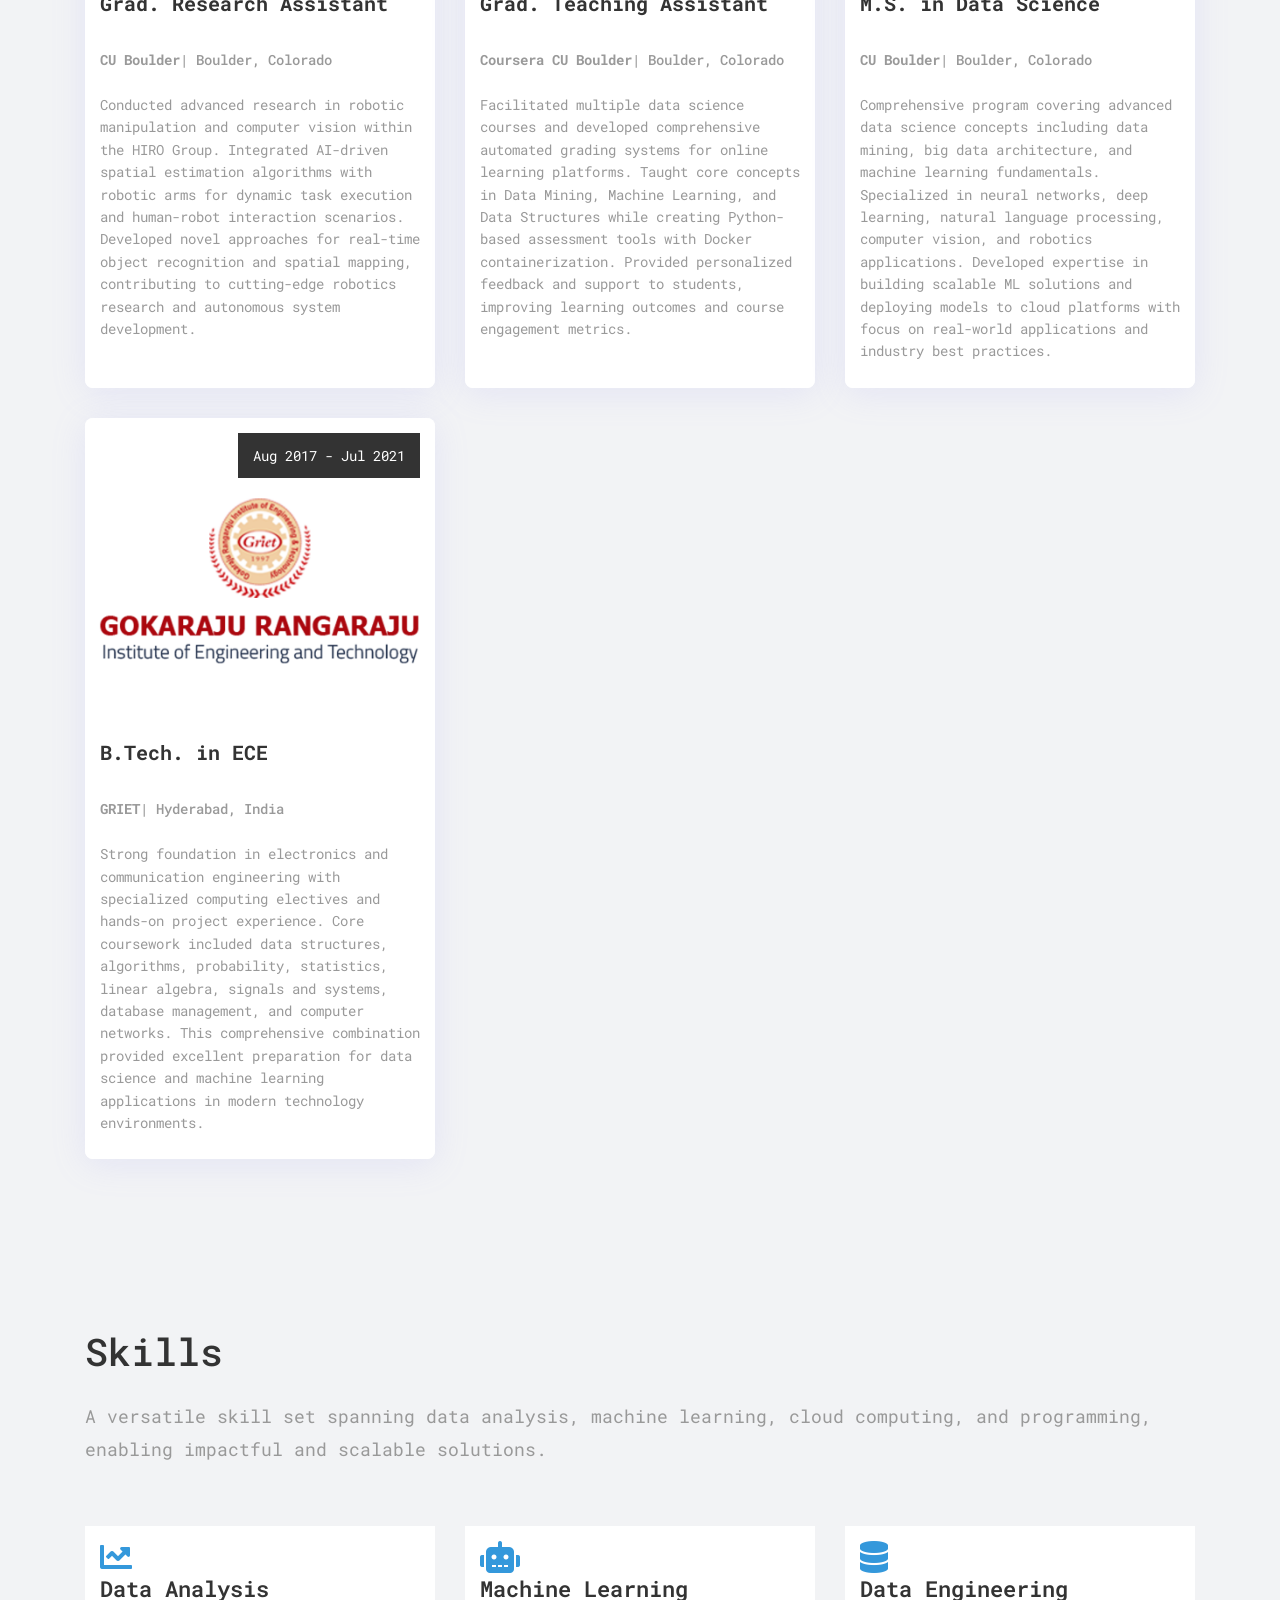
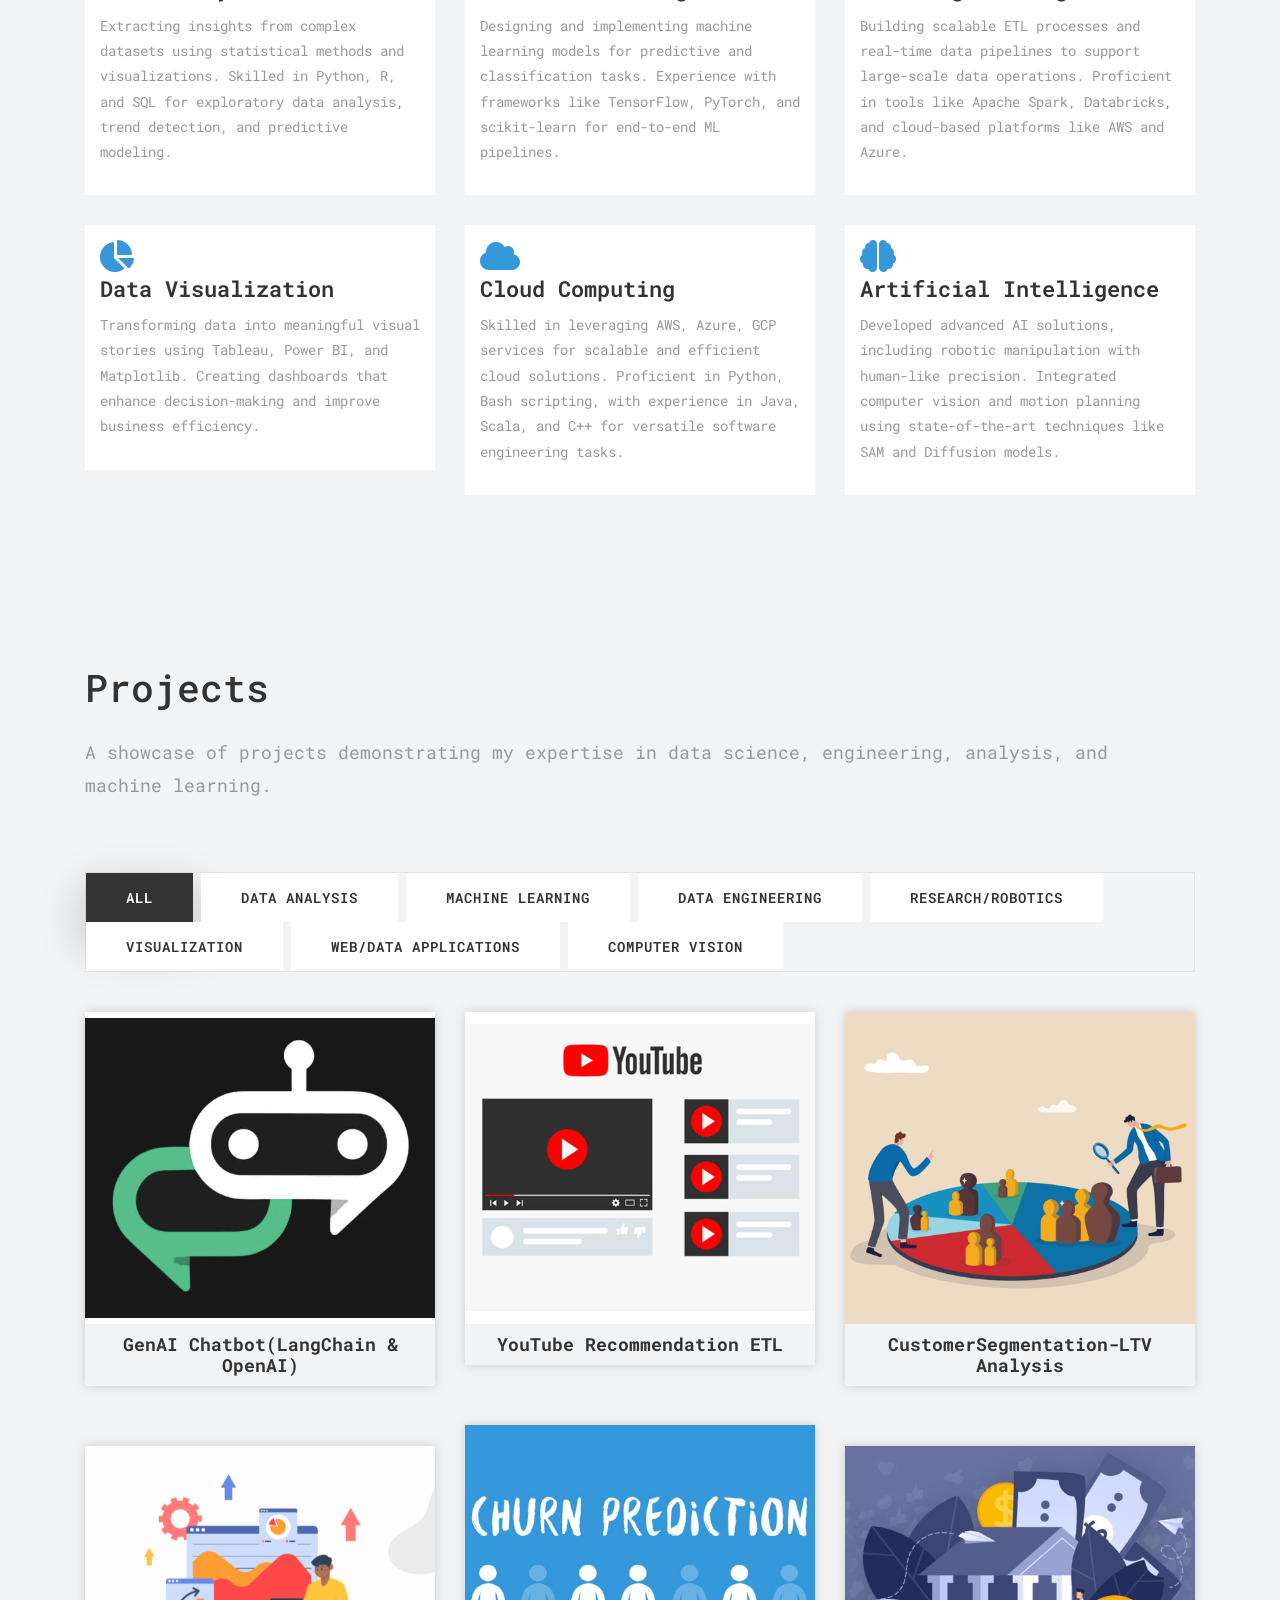
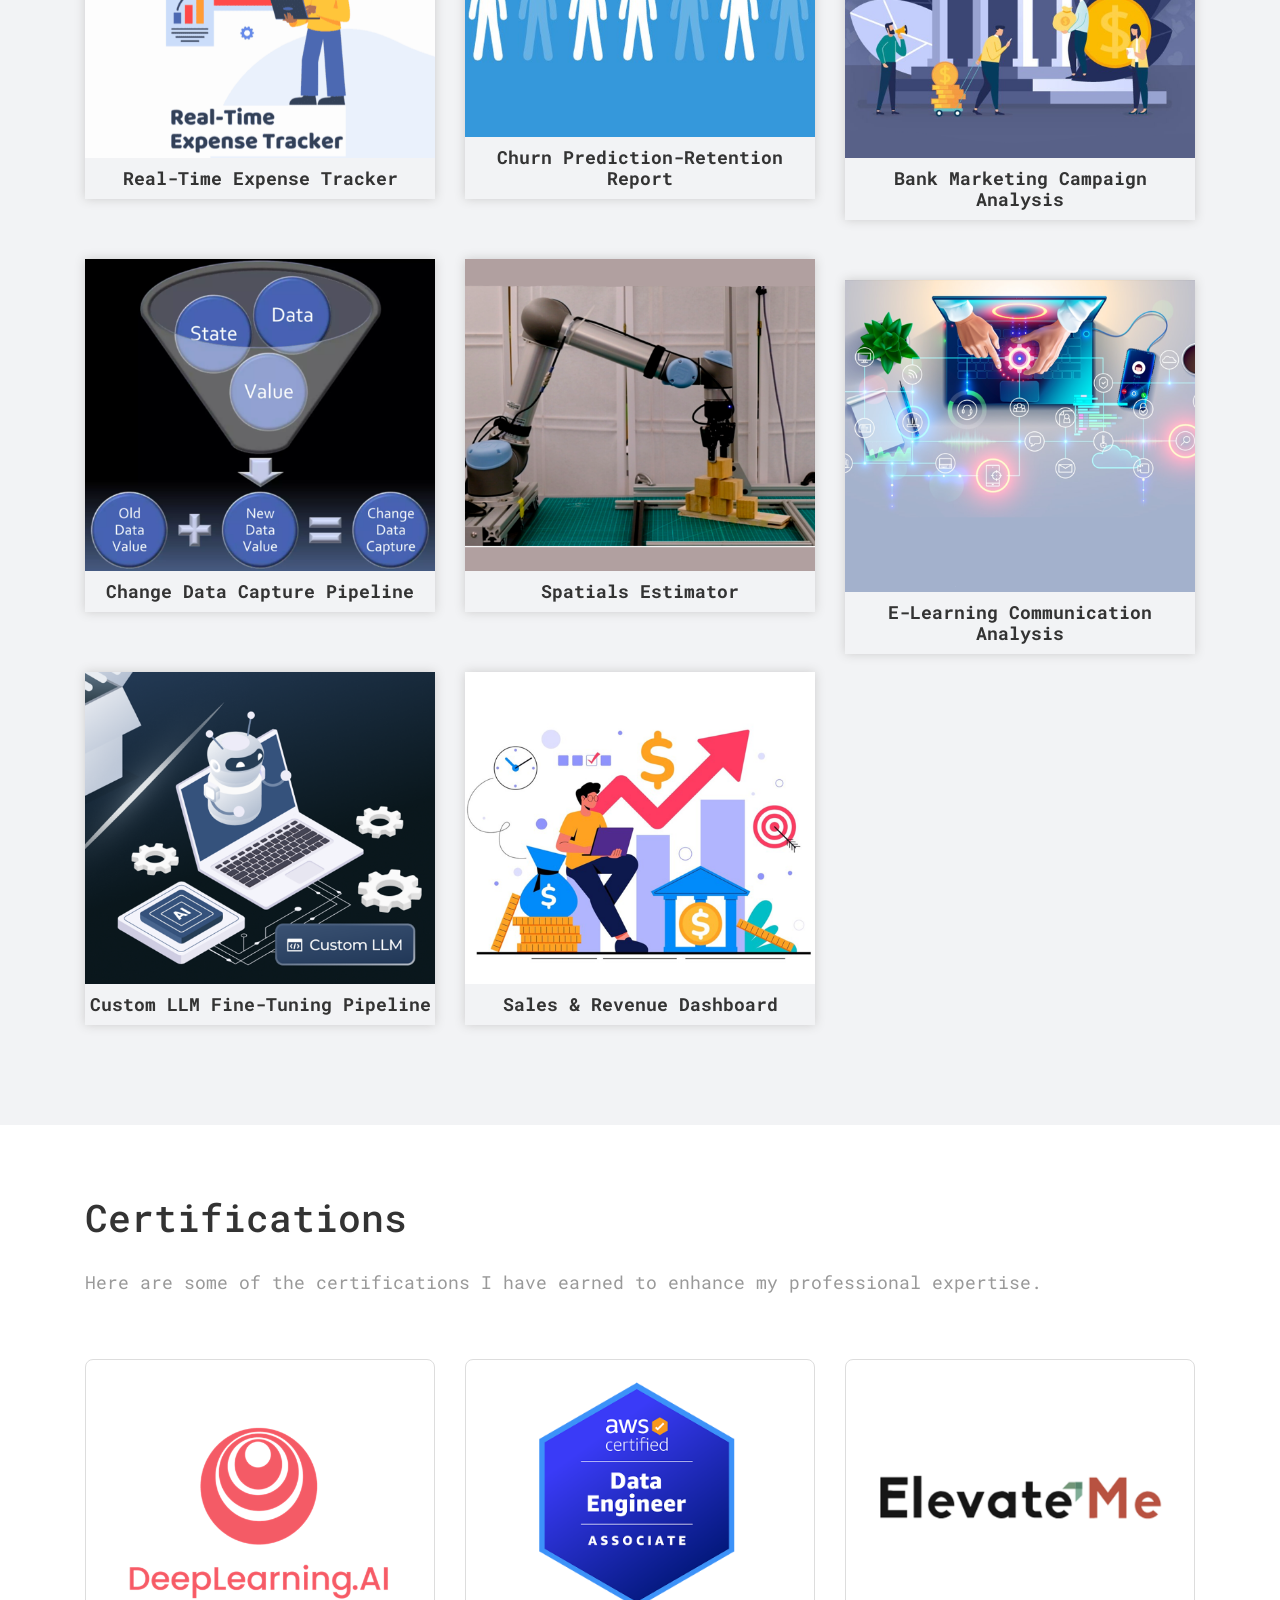
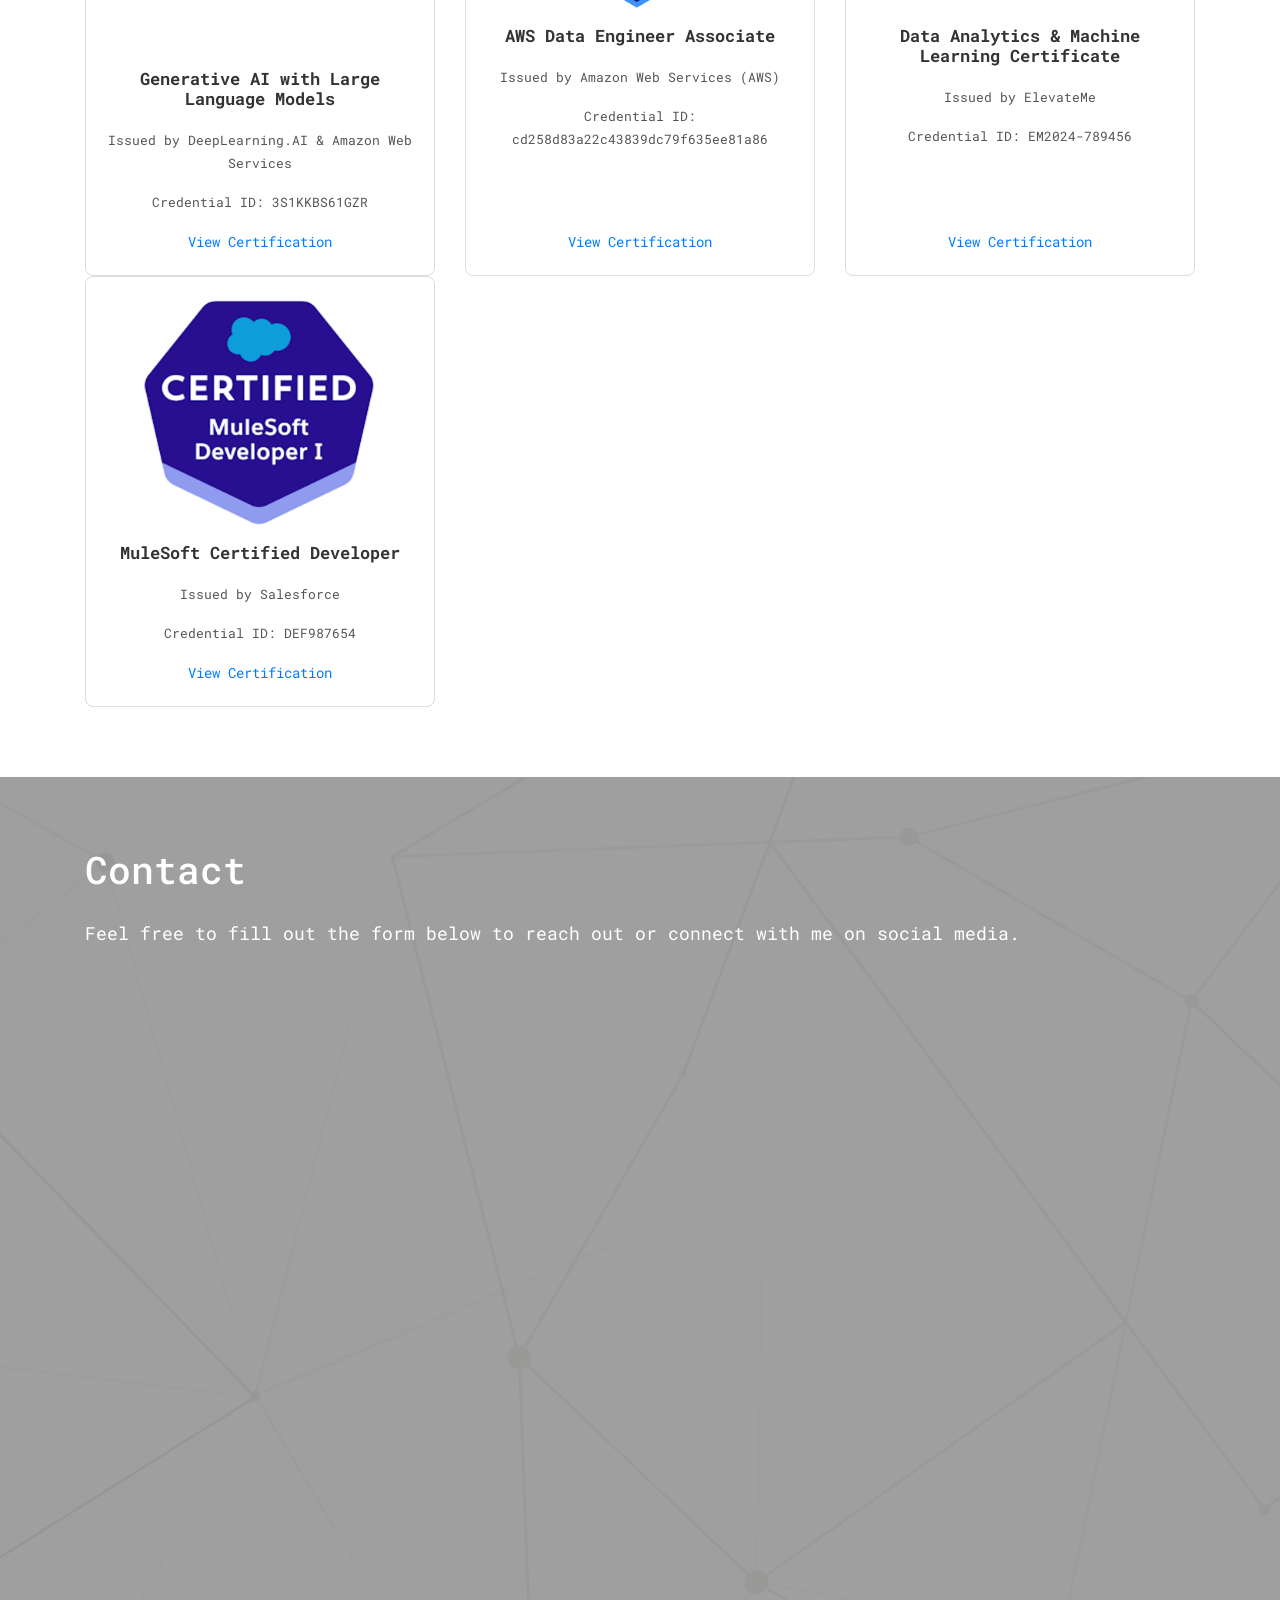
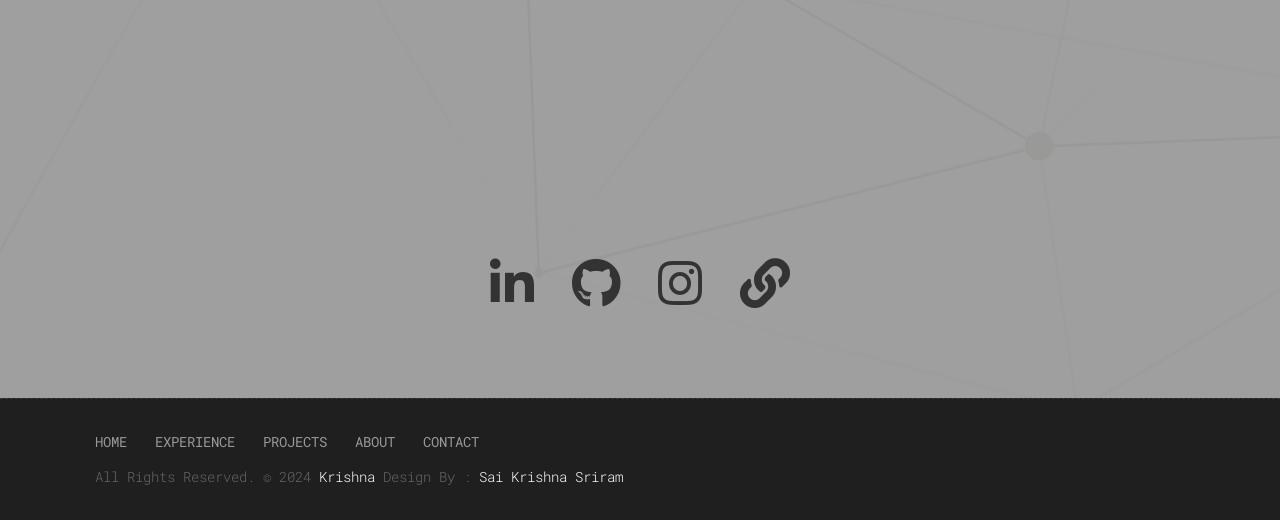
==== commit e6d86815: "Update portfolio content" ====
--- a/index.html
+++ b/index.html
@@ -660,6 +660,20 @@
                 <div class="col-md-4 col-sm-6 col-lg-4">
                     <div class="cert-box">
                         <div class="cert-thumb">
+                            <img src="uploads/DeepLearning.png" alt="DeepLearning.AI Certification" class="img-fluid">
+                        </div>
+                        <div class="cert-info">
+                            <h4>Generative AI with Large Language Models</h4>
+                            <p>Issued by DeepLearning.AI & Amazon Web Services</p>
+                            <p>Credential ID: 3S1KKBS61GZR</p>
+                            <a href="https://www.coursera.org/account/accomplishments/verify/3S1KKBS61GZR" target="_blank">View Certification</a>
+                        </div>
+                    </div>
+                </div>
+
+                <div class="col-md-4 col-sm-6 col-lg-4">
+                    <div class="cert-box">
+                        <div class="cert-thumb">
                             <img src="uploads/awsDataengineerassociate.png" alt="AWS Certification" class="img-fluid">
                         </div>
                         <div class="cert-info">
@@ -699,19 +713,6 @@
                     </div>
                 </div>
     
-                <div class="col-md-4 col-sm-6 col-lg-4">
-                    <div class="cert-box">
-                        <div class="cert-thumb">
-                            <img src="uploads/DeepLearning.png" alt="DeepLearning.AI Certification" class="img-fluid">
-                        </div>
-                        <div class="cert-info">
-                            <h4>Generative AI with Large Language Models</h4>
-                            <p>Issued by DeepLearning.AI & Amazon Web Services</p>
-                            <p>Credential ID: 3S1KKBS61GZR</p>
-                            <a href="https://www.coursera.org/account/accomplishments/verify/3S1KKBS61GZR" target="_blank">View Certification</a>
-                        </div>
-                    </div>
-                </div>
     
                 <!-- <div class="col-md-4 col-sm-6 col-lg-4">
                     <div class="cert-box">
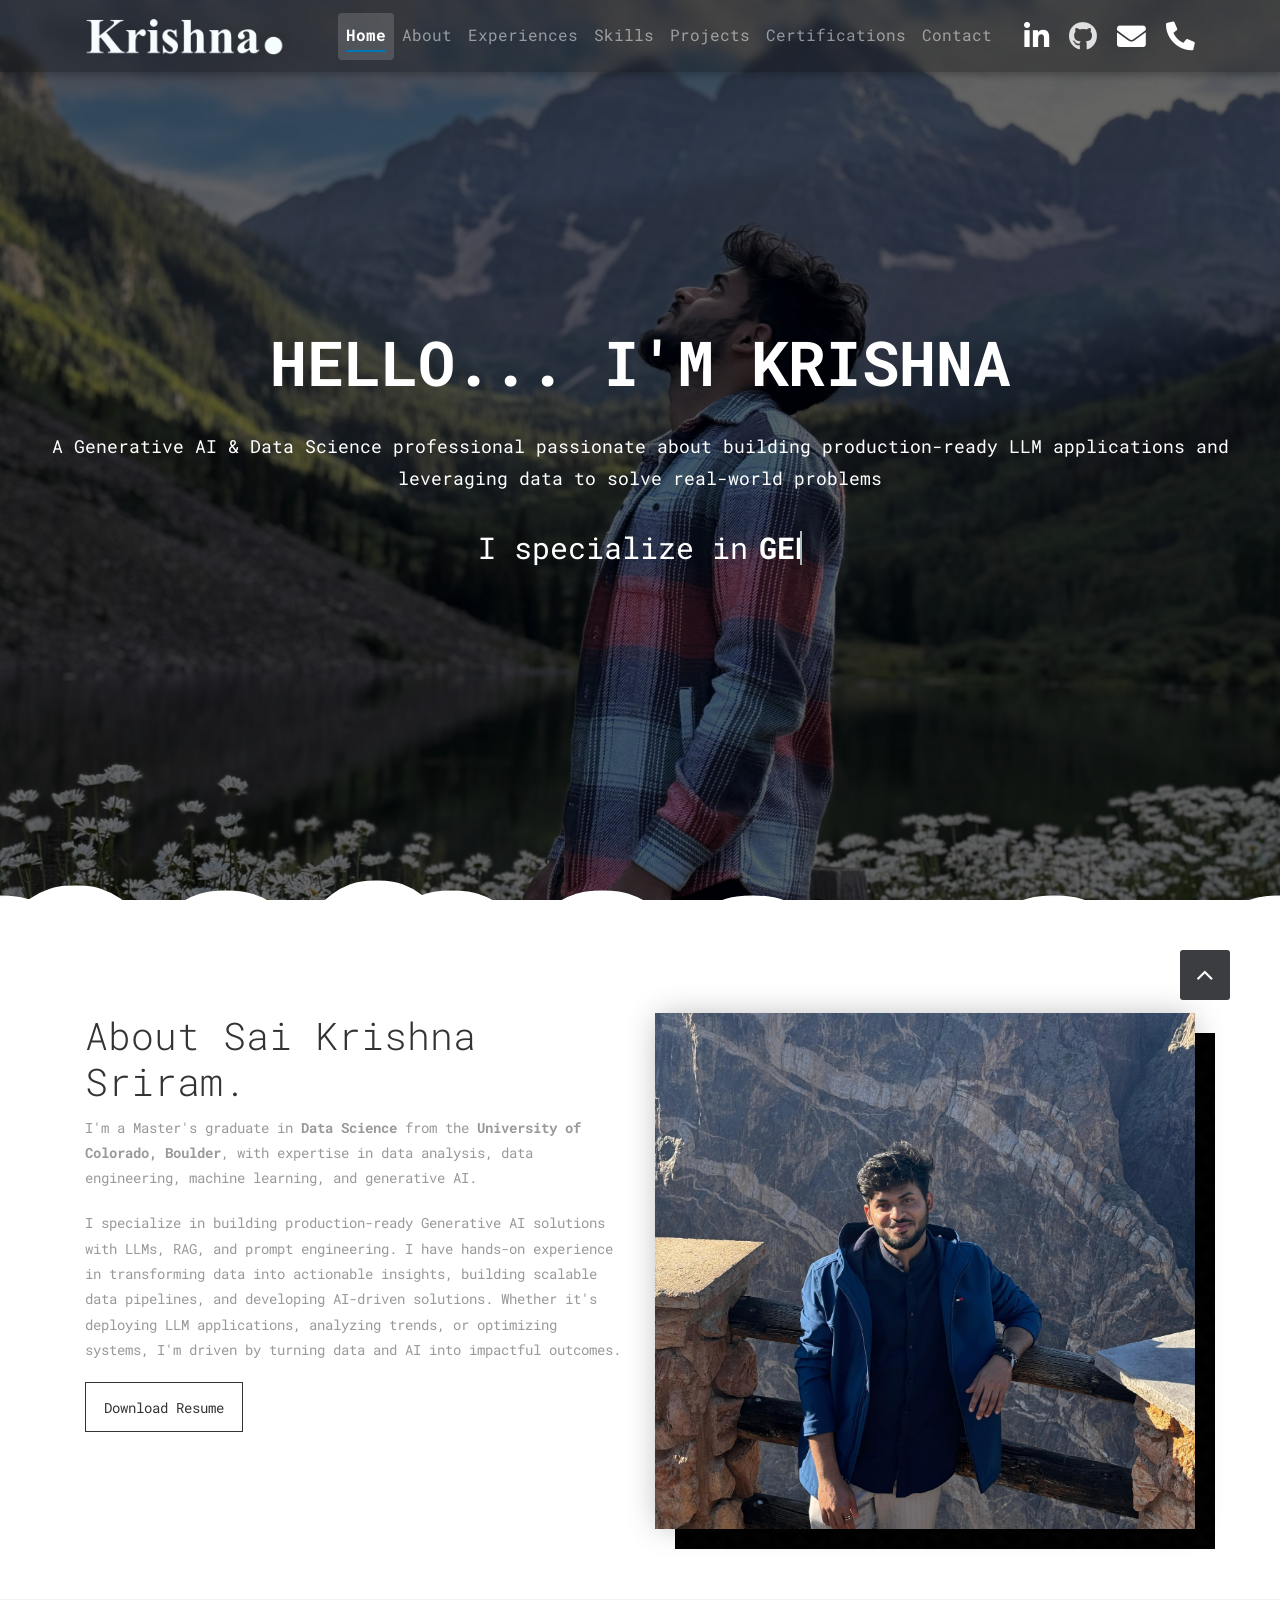
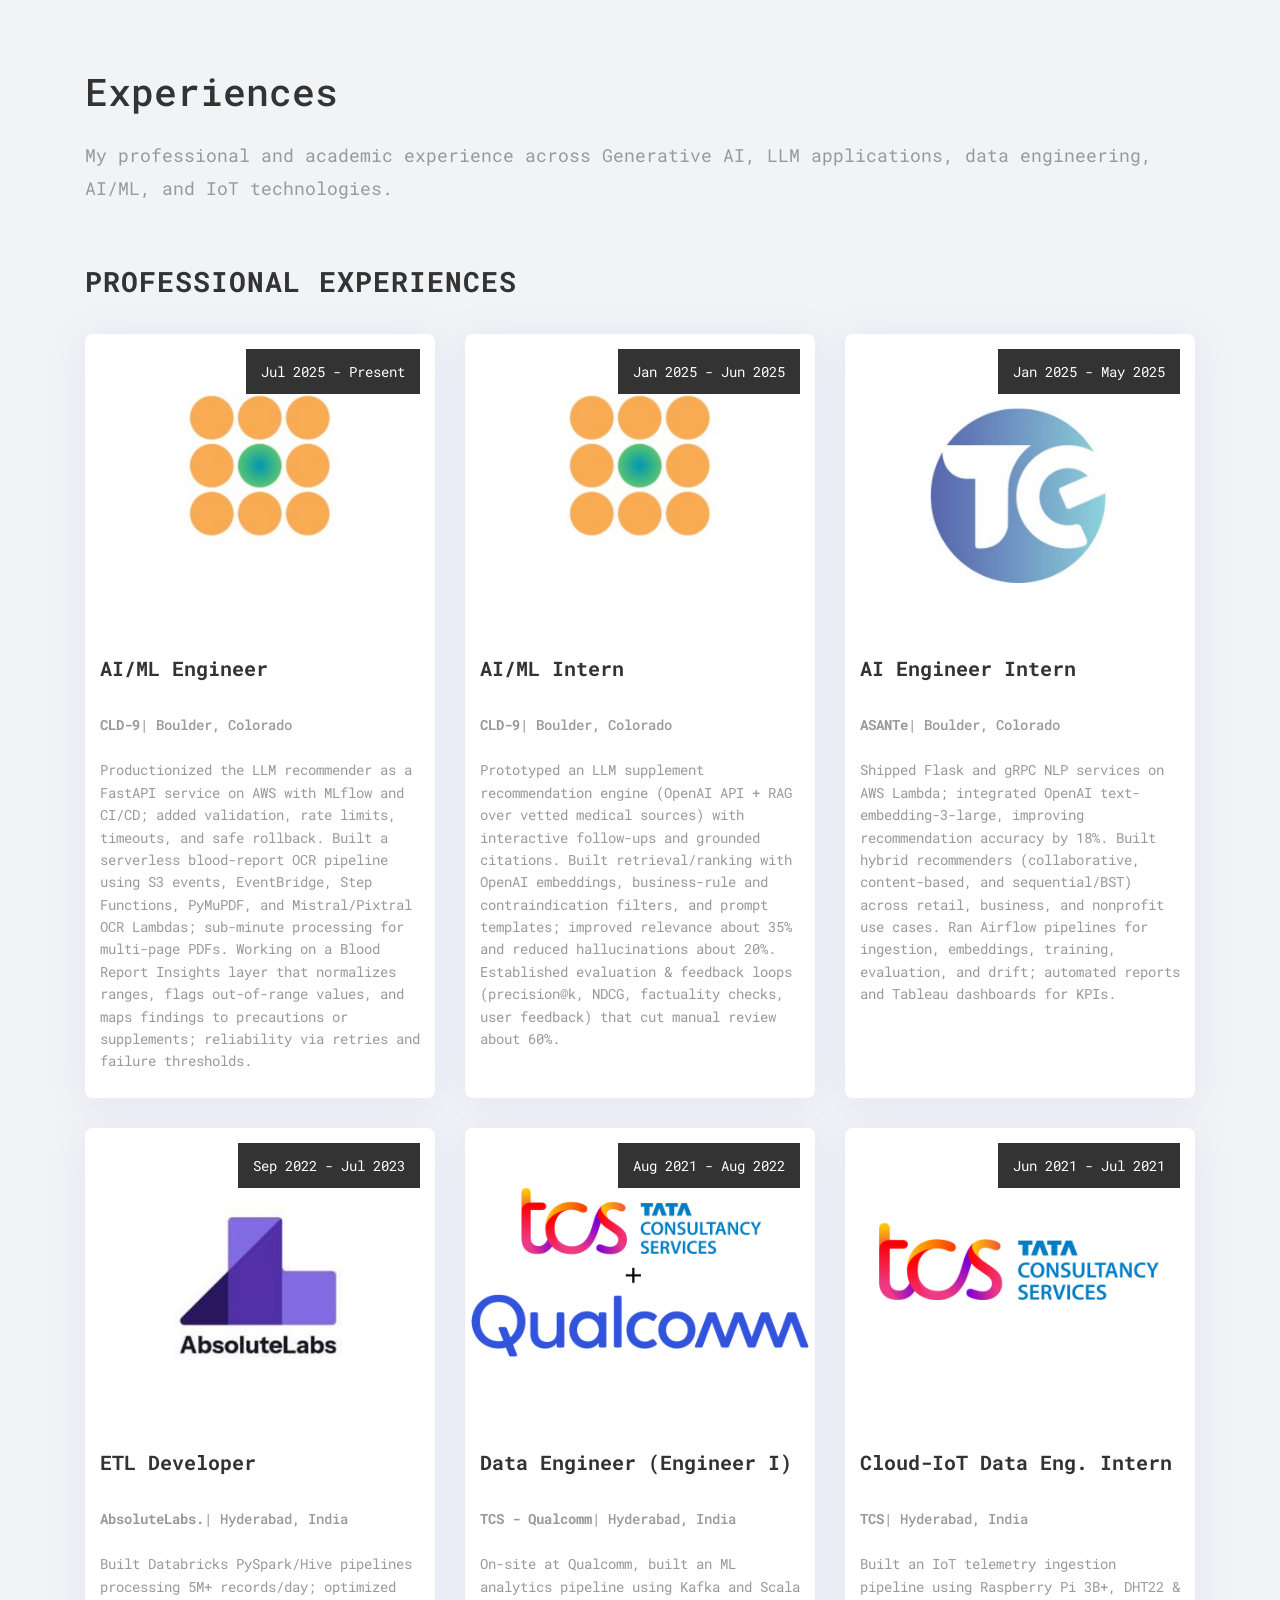
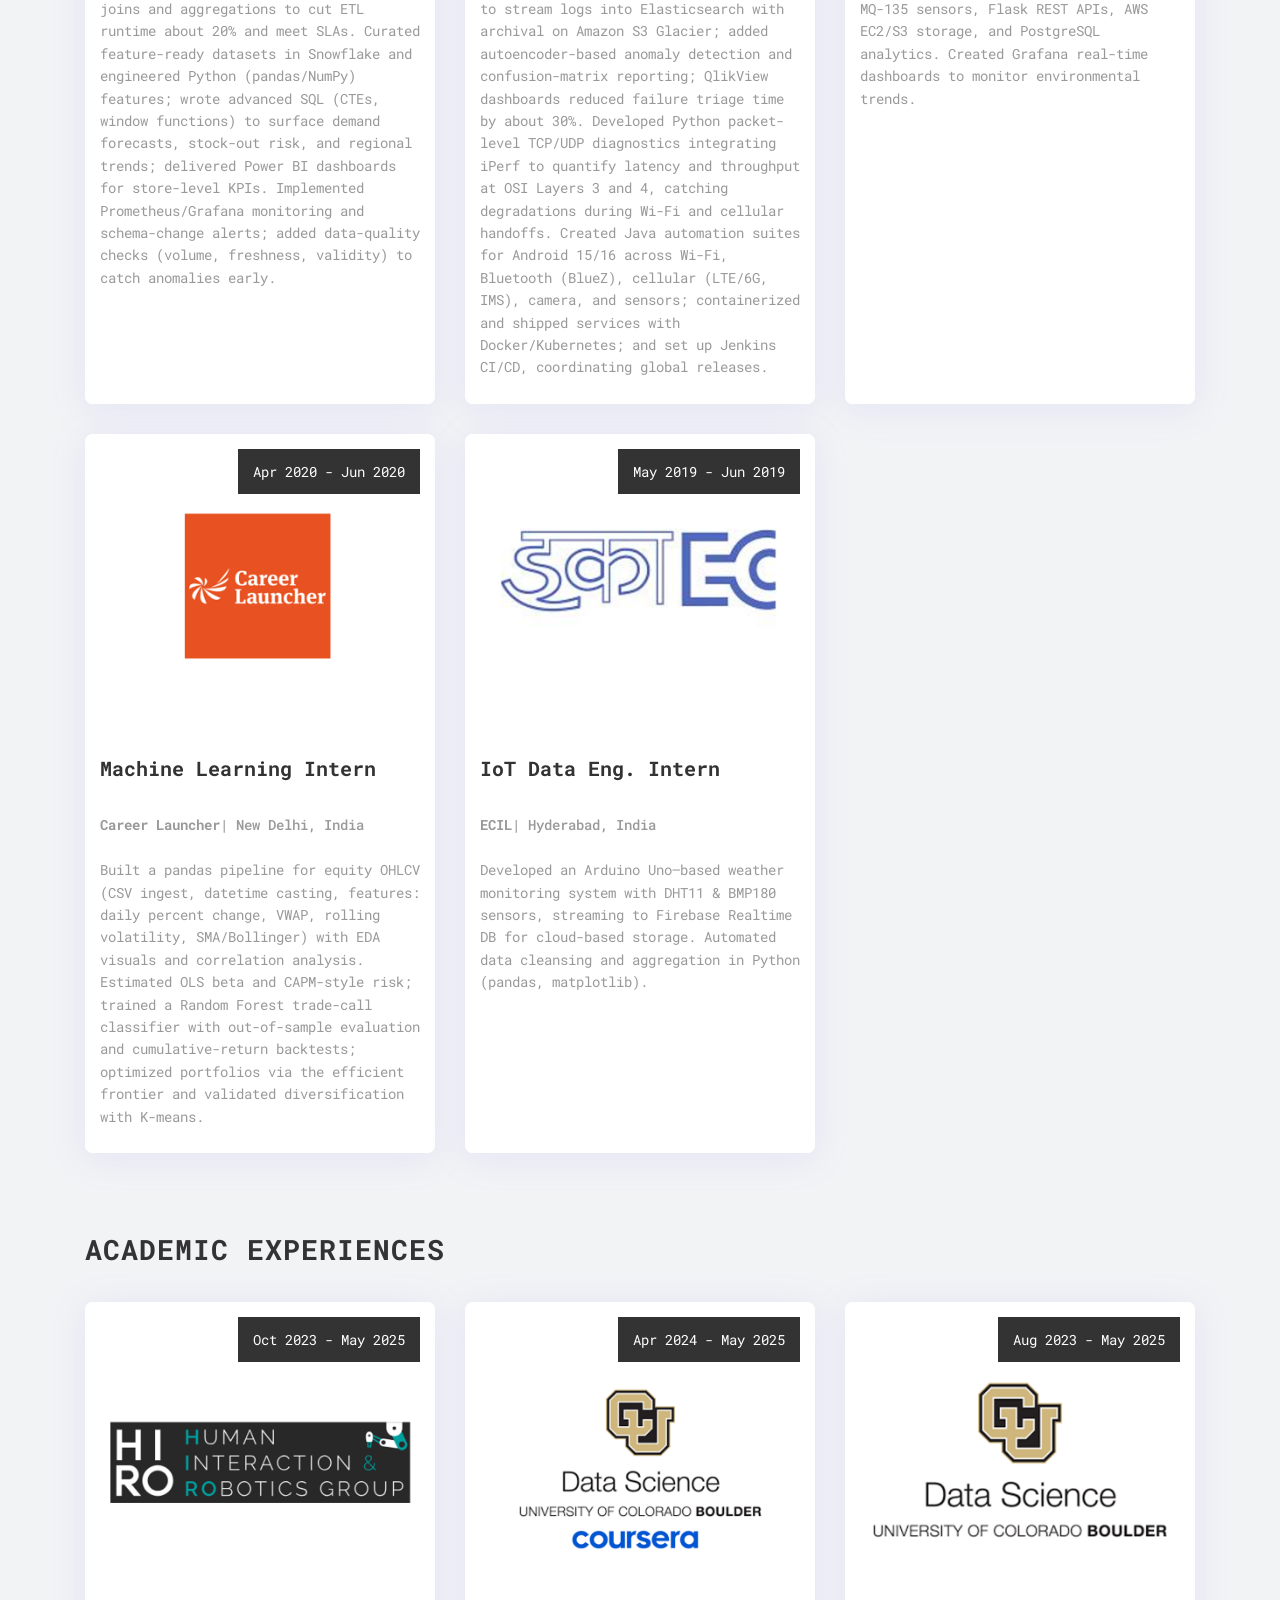
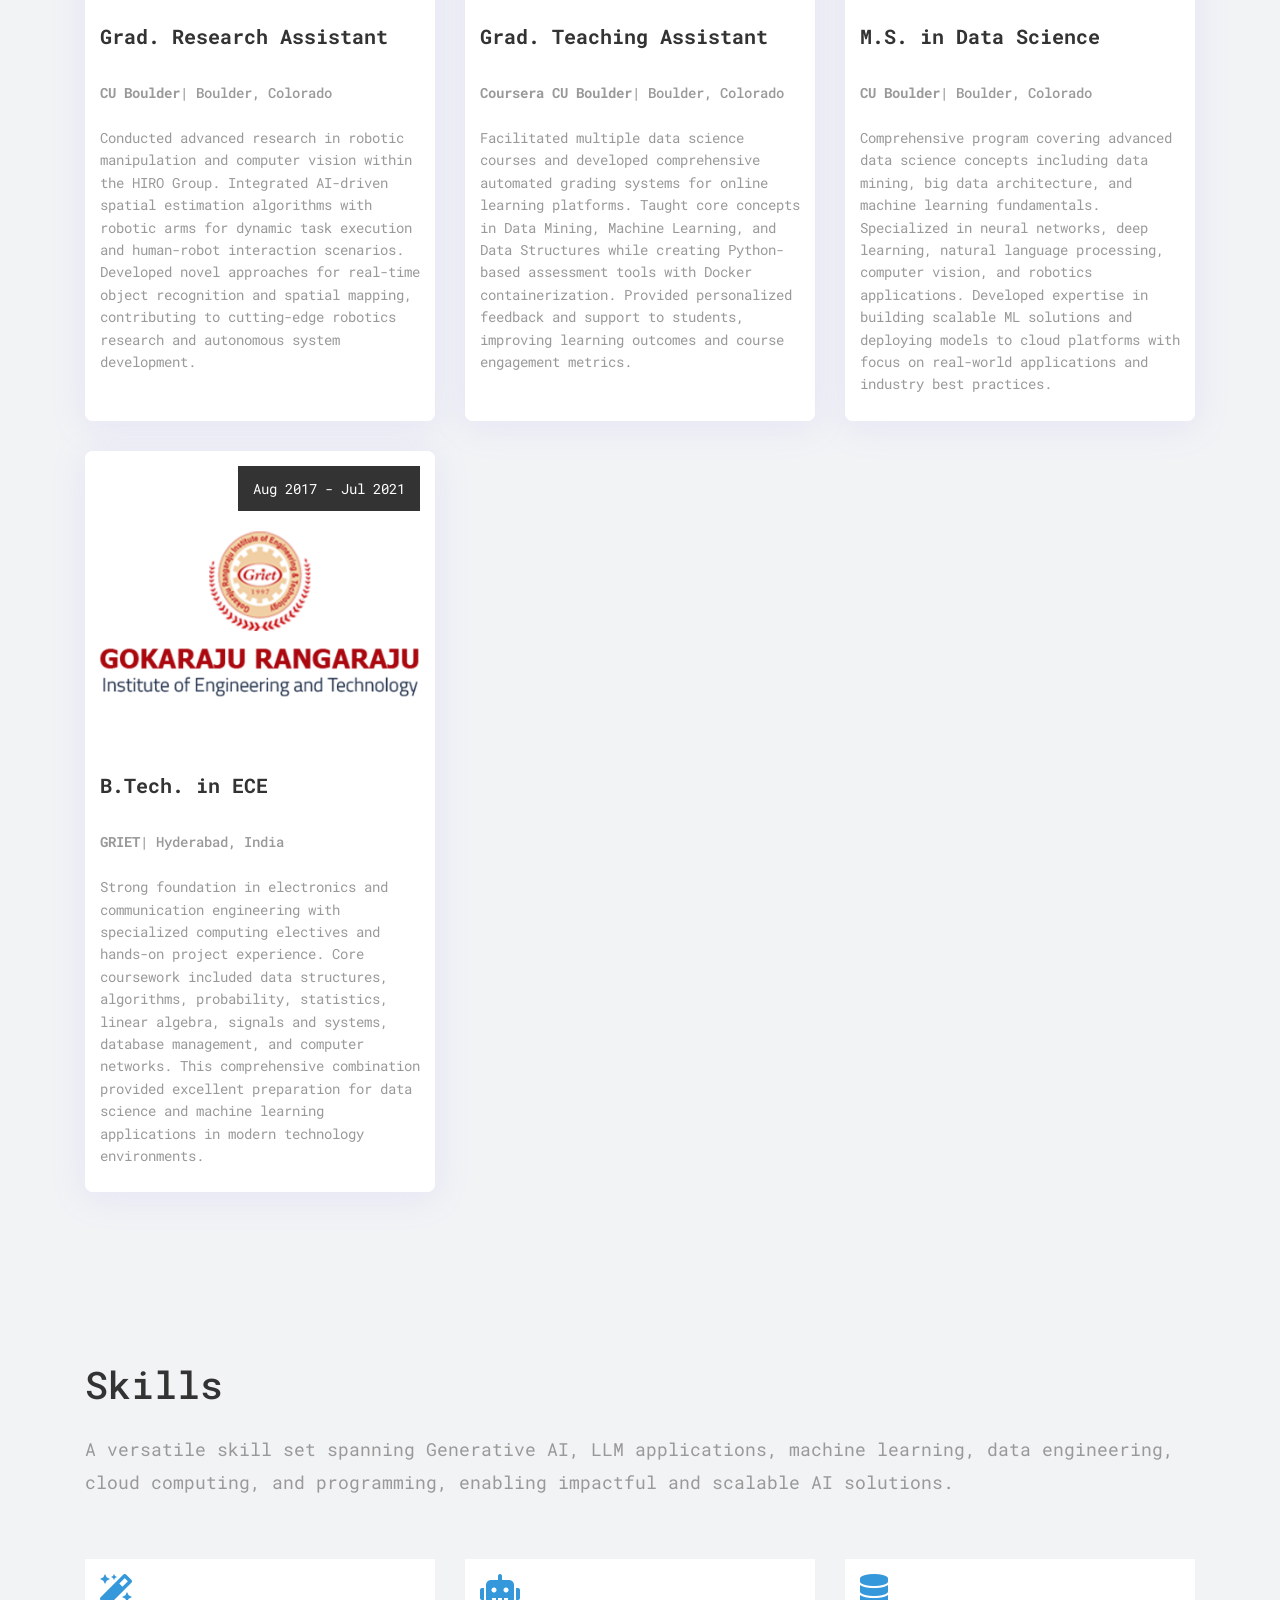
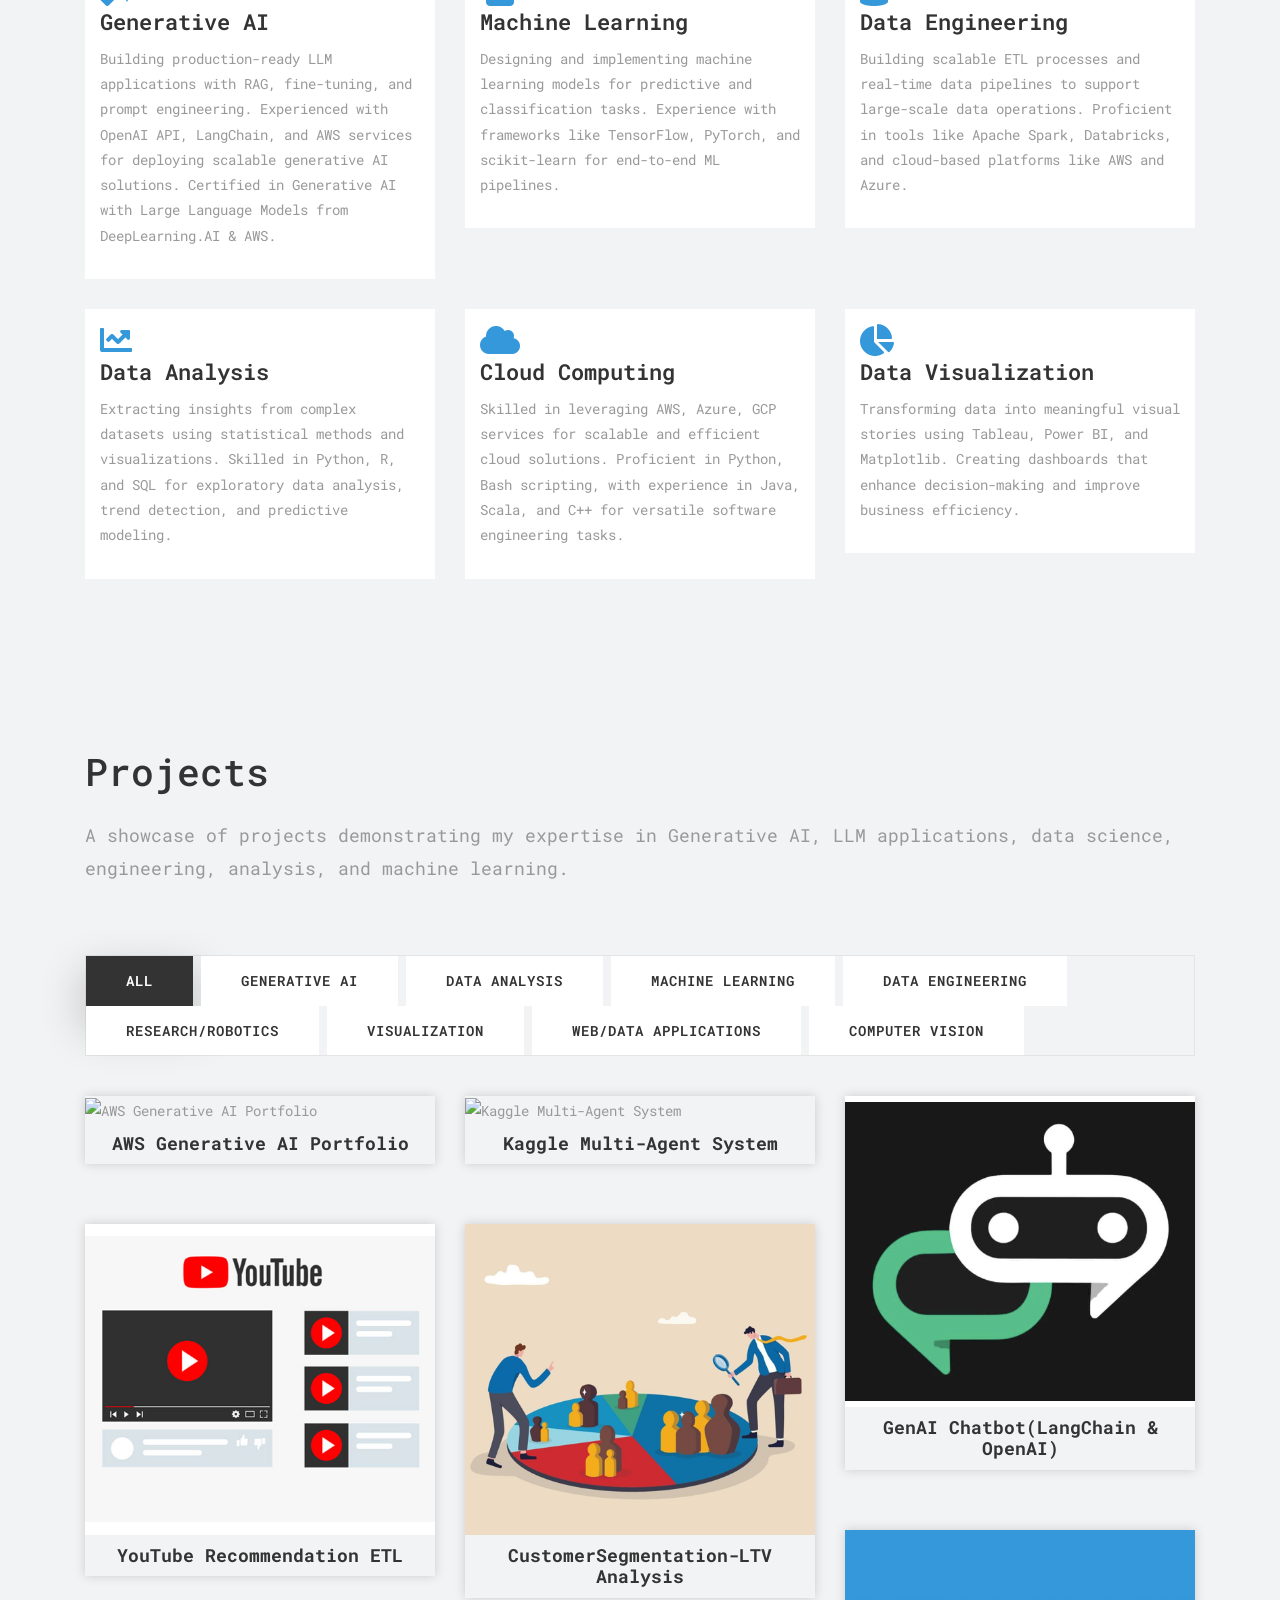
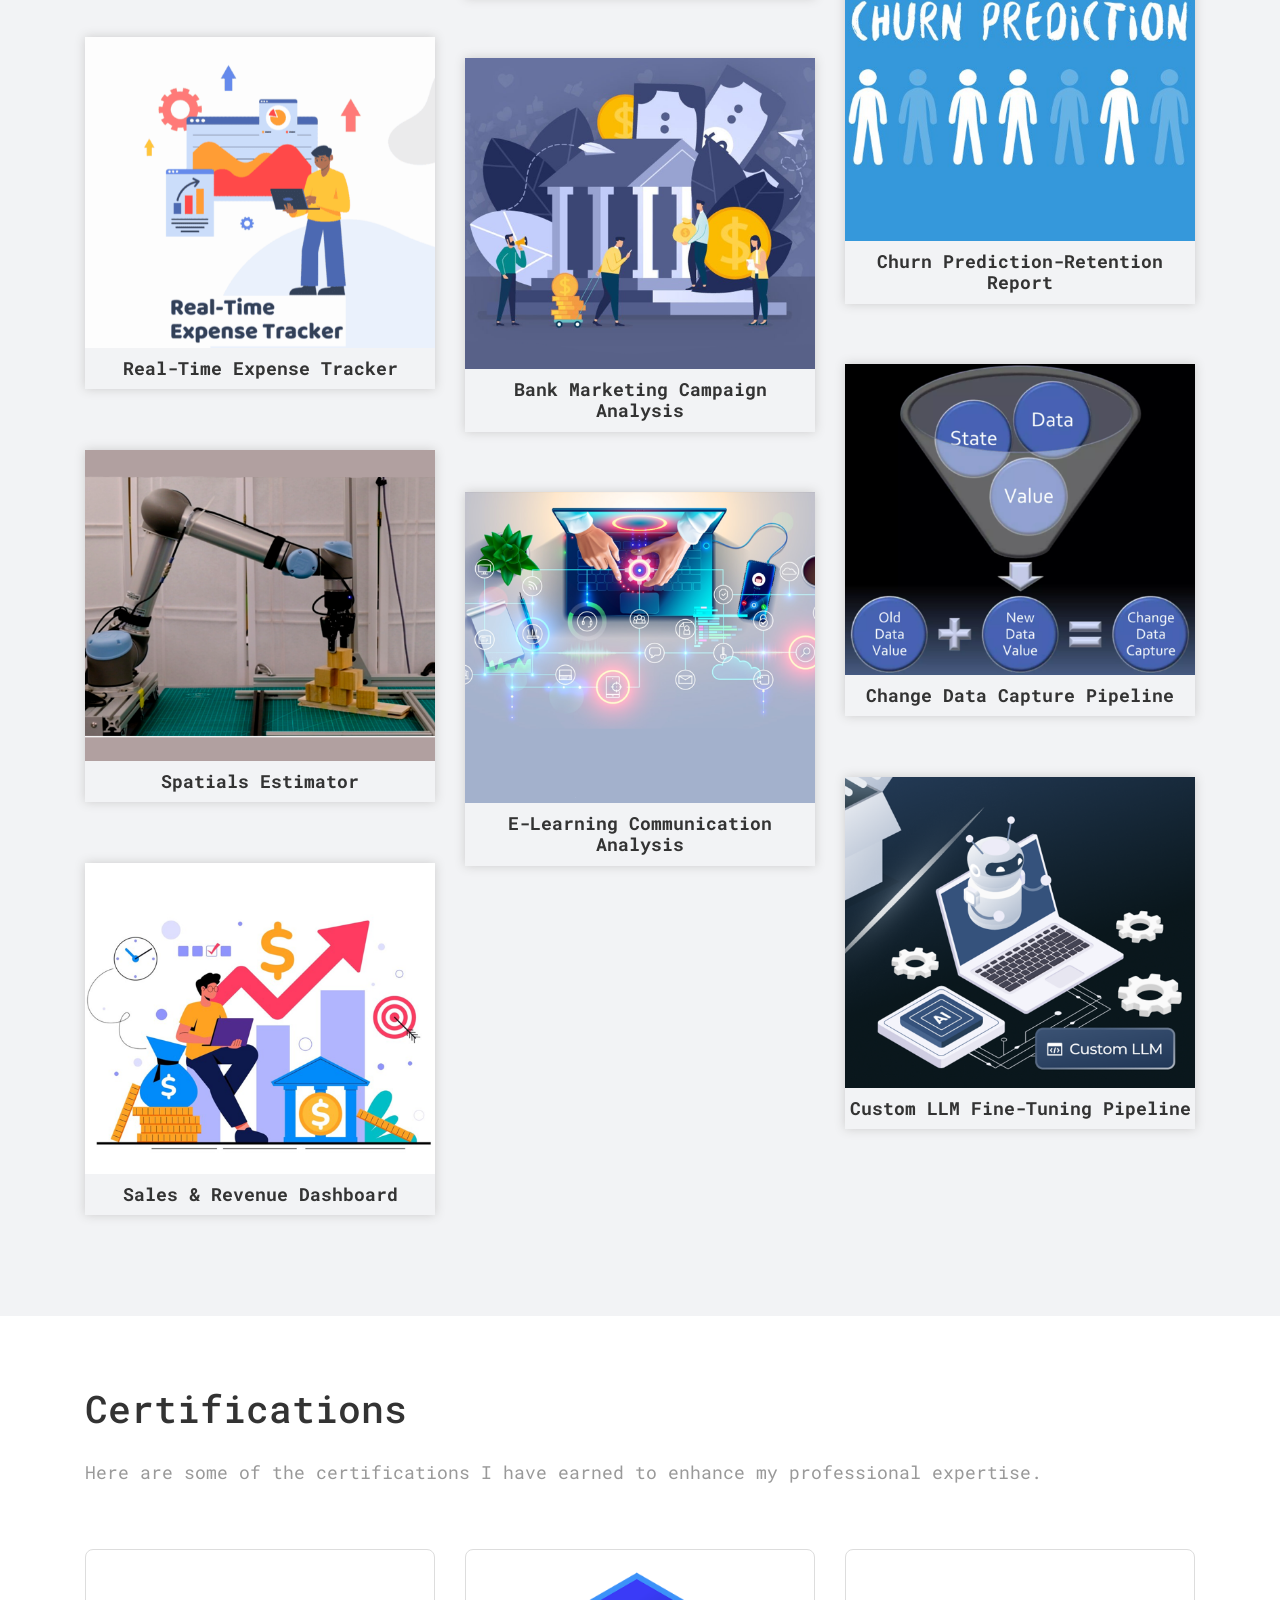
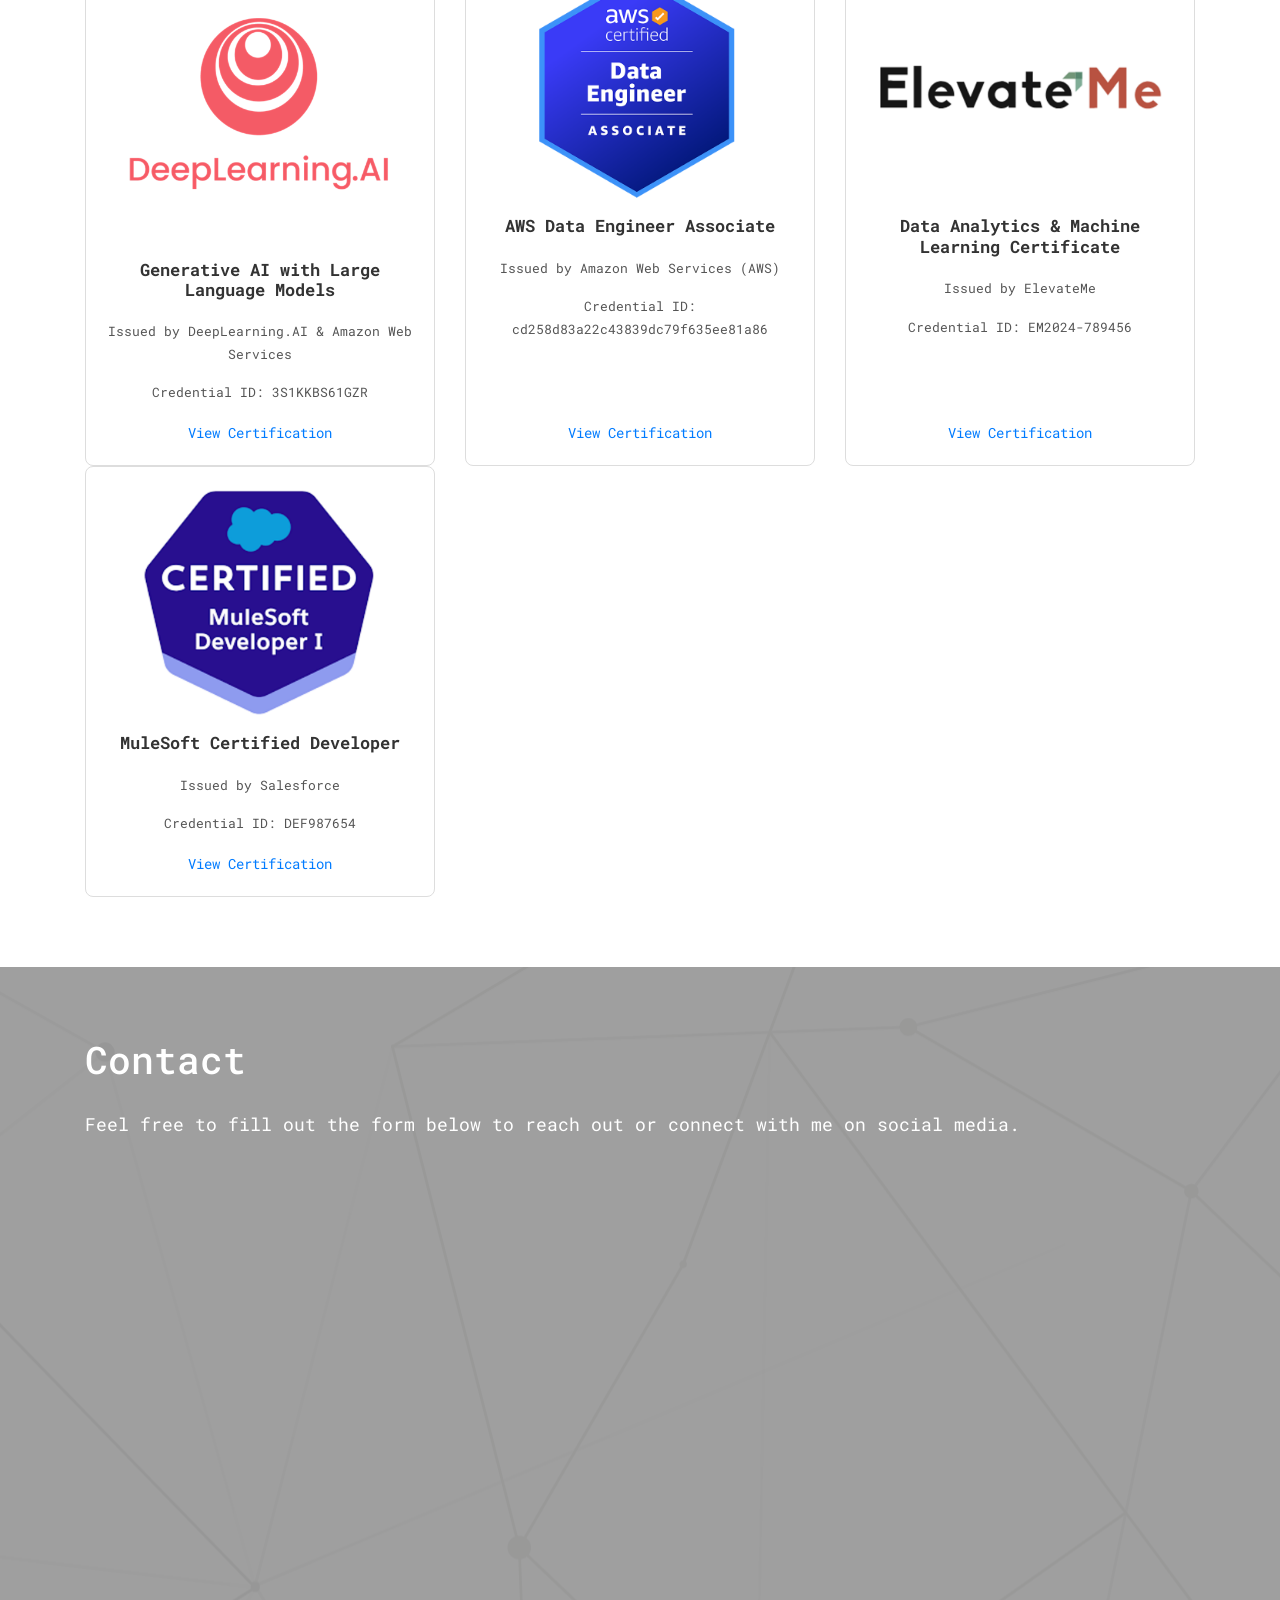
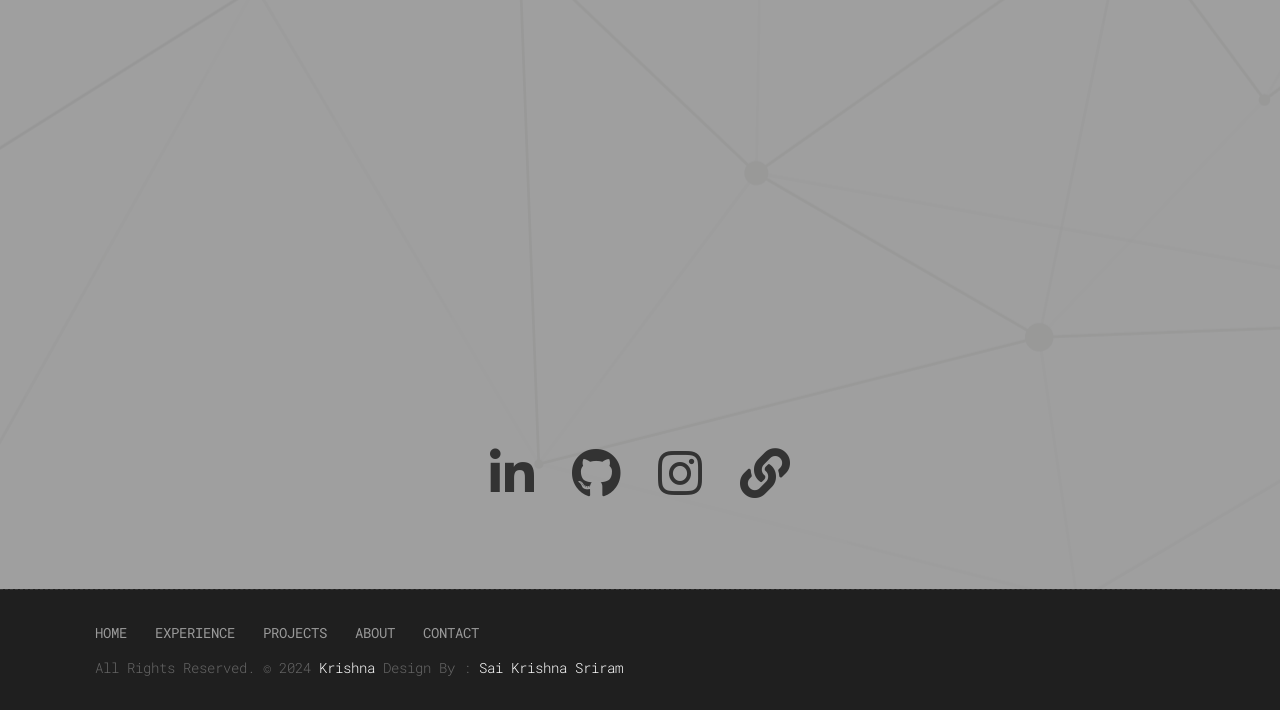
==== commit cb83c040: "Prioritize Generative AI throughout portfolio and update outdated content - Updated home banner to e" ====
--- a/index.html
+++ b/index.html
@@ -110,7 +110,7 @@
 	<section id="home" class="main-banner parallaxie" style="background: url('uploads/banner-01.jpg')">
 		<div class="heading">
 			<h1>hello... i'm Krishna</h1>
-			<p>A Data Science enthusiast passionate about leveraging data to solve real-world problems and drive impactful decisions</p>
+			<p>A Generative AI & Data Science professional passionate about building production-ready LLM applications and leveraging data to solve real-world problems</p>
 			<h3 class="cd-headline clip is-full-width">
 				<span>I specialize in </span>
 				<span class="cd-words-wrapper">
@@ -154,10 +154,10 @@
                 <div class="col-md-6">
                     <div class="message-box">                        
                         <h2>About Sai Krishna Sriram.</h2>
-                        <p>I’m a second-year Master’s student in  <strong>Data Science</strong> at the  <strong>University of Colorado, Boulder</strong>, with expertise in data analysis, data engineering, and machine learning.</p>
-						<p>I have hands-on experience in transforming data into actionable insights, building scalable data pipelines, and developing AI-driven solutions. Whether it’s analyzing trends, optimizing systems, or solving complex problems, I’m driven by turning data into impactful outcomes.</p>
-
-                        <a href="assets/SaiKrishna_Sriram_Resume_DataEngineer.pdf" download="SaiKrishna_Sriram_Resume.pdf" class="sim-btn btn-hover-new" data-text="Download Resume"><span>Download Resume</span></a>
+                        <p>I'm a Master's graduate in <strong>Data Science</strong> from the <strong>University of Colorado, Boulder</strong>, with expertise in data analysis, data engineering, machine learning, and generative AI.</p>
+						<p>I specialize in building production-ready Generative AI solutions with LLMs, RAG, and prompt engineering. I have hands-on experience in transforming data into actionable insights, building scalable data pipelines, and developing AI-driven solutions. Whether it's deploying LLM applications, analyzing trends, or optimizing systems, I'm driven by turning data and AI into impactful outcomes.</p>
+
+                        <a href="assets/SaiKrishna_Sriram_Resume_AIEngineer.pdf" download="SaiKrishna_Sriram_Resume_AIEngineer.pdf" class="sim-btn btn-hover-new" data-text="Download Resume"><span>Download Resume</span></a>
                         <!-- <a href="assets/SaiKrishnaSriram_Resume_E2.pdf" download="SaiKrishna_Sriram_Resume.pdf" class="btn btn-primary">
                             Download Resume
                         </a> -->
@@ -178,7 +178,7 @@
 		<div class="container">
 			<div class="section-title text-left">
                 <h3>Experiences</h3>
-                <p>My professional and academic experience across data engineering, AI/ML, and IoT technologies.</p>
+                <p>My professional and academic experience across Generative AI, LLM applications, data engineering, AI/ML, and IoT technologies.</p>
             </div><!-- end title -->
 			
 			<!-- Professional Experiences Subsection -->
@@ -408,9 +408,39 @@
         <div class="container">
           <div class="section-title text-left">
             <h3>Skills</h3>
-            <p>A versatile skill set spanning data analysis, machine learning, cloud computing, and programming, enabling impactful and scalable solutions.</p>
+            <p>A versatile skill set spanning Generative AI, LLM applications, machine learning, data engineering, cloud computing, and programming, enabling impactful and scalable AI solutions.</p>
           </div>
           <div class="row">
+            <!-- Generative AI -->
+            <div class="col-md-4">
+              <div class="skills-inner-box">
+                <div class="ser-icon">
+                  <i class="fas fa-magic"></i>
+                </div>
+                <h2>Generative AI</h2>
+                <p>Building production-ready LLM applications with RAG, fine-tuning, and prompt engineering. Experienced with OpenAI API, LangChain, and AWS services for deploying scalable generative AI solutions. Certified in Generative AI with Large Language Models from DeepLearning.AI & AWS.</p>
+              </div>
+            </div>
+            <!-- Machine Learning -->
+            <div class="col-md-4">
+              <div class="skills-inner-box">
+                <div class="ser-icon">
+                  <i class="fas fa-robot"></i>
+                </div>
+                <h2>Machine Learning</h2>
+                <p>Designing and implementing machine learning models for predictive and classification tasks. Experience with frameworks like TensorFlow, PyTorch, and scikit-learn for end-to-end ML pipelines.</p>
+              </div>
+            </div>
+            <!-- Data Engineering -->
+            <div class="col-md-4">
+              <div class="skills-inner-box">
+                <div class="ser-icon">
+                  <i class="fas fa-database"></i>
+                </div>
+                <h2>Data Engineering</h2>
+                <p>Building scalable ETL processes and real-time data pipelines to support large-scale data operations. Proficient in tools like Apache Spark, Databricks, and cloud-based platforms like AWS and Azure.</p>
+              </div>
+            </div>
             <!-- Data Analysis -->
             <div class="col-md-4">
               <div class="skills-inner-box">
@@ -421,24 +451,14 @@
                 <p>Extracting insights from complex datasets using statistical methods and visualizations. Skilled in Python, R, and SQL for exploratory data analysis, trend detection, and predictive modeling.</p>
               </div>
             </div>
-            <!-- Machine Learning -->
+            <!-- Cloud Computing -->
             <div class="col-md-4">
               <div class="skills-inner-box">
                 <div class="ser-icon">
-                  <i class="fas fa-robot"></i>
-                </div>
-                <h2>Machine Learning</h2>
-                <p>Designing and implementing machine learning models for predictive and classification tasks. Experience with frameworks like TensorFlow, PyTorch, and scikit-learn for end-to-end ML pipelines.</p>
-              </div>
-            </div>
-            <!-- Data Engineering -->
-            <div class="col-md-4">
-              <div class="skills-inner-box">
-                <div class="ser-icon">
-                  <i class="fas fa-database"></i>
-                </div>
-                <h2>Data Engineering</h2>
-                <p>Building scalable ETL processes and real-time data pipelines to support large-scale data operations. Proficient in tools like Apache Spark, Databricks, and cloud-based platforms like AWS and Azure.</p>
+                  <i class="fas fa-cloud"></i>
+                </div>
+                <h2>Cloud Computing</h2>
+                <p>Skilled in leveraging AWS, Azure, GCP services for scalable and efficient cloud solutions. Proficient in Python, Bash scripting, with experience in Java, Scala, and C++ for versatile software engineering tasks.</p>
               </div>
             </div>
             <!-- Data Visualization -->
@@ -449,26 +469,6 @@
                 </div>
                 <h2>Data Visualization</h2>
                 <p>Transforming data into meaningful visual stories using Tableau, Power BI, and Matplotlib. Creating dashboards that enhance decision-making and improve business efficiency.</p>
-              </div>
-            </div>
-            <!-- Cloud Computing -->
-            <div class="col-md-4">
-              <div class="skills-inner-box">
-                <div class="ser-icon">
-                  <i class="fas fa-cloud"></i>
-                </div>
-                <h2>Cloud Computing</h2>
-                <p>Skilled in leveraging AWS, Azure, GCP services for scalable and efficient cloud solutions. Proficient in Python, Bash scripting, with experience in Java, Scala, and C++ for versatile software engineering tasks.</p>
-              </div>
-            </div>
-            <!-- Artificial Intelligence -->
-            <div class="col-md-4">
-              <div class="skills-inner-box">
-                <div class="ser-icon">
-                  <i class="fas fa-brain"></i>
-                </div>
-                <h2>Artificial Intelligence</h2>
-                <p>Developed advanced AI solutions, including robotic manipulation with human-like precision. Integrated computer vision and motion planning using state-of-the-art techniques like SAM and Diffusion models.</p>
               </div>
             </div>
           </div>
@@ -480,13 +480,14 @@
 		<div class="container">
 			<div class="section-title text-left">
                 <h3>Projects</h3>
-                <p>A showcase of projects demonstrating my expertise in data science, engineering, analysis, and machine learning.</p>
+                <p>A showcase of projects demonstrating my expertise in Generative AI, LLM applications, data science, engineering, analysis, and machine learning.</p>
             </div><!-- end title -->
 			
 			<div class="gallery-menu row">
 				<div class="col-md-12">
 					<div class="button-group filter-button-group text-left">
 						<button class="active" data-filter="*">All</button>
+                        <button data-filter=".gal_h">Generative AI</button>
 						<button data-filter=".gal_a">Data Analysis</button>
 						<button data-filter=".gal_b">Machine Learning</button>
 						<button data-filter=".gal_c">Data Engineering</button>
@@ -500,7 +501,31 @@
 			
 			<div class="gallery-list row">
 
-                <div class="col-md-4 col-sm-6 gallery-grid gal_b gal_c gal_f gal_e gal_a">
+                <div class="col-md-4 col-sm-6 gallery-grid gal_h gal_c gal_f gal_a gal_b">
+                    <div class="gallery-single fix equal-box">
+                        <img src="uploads/AWS-Gen-AI.png" class="img-fluid" alt="AWS Generative AI Portfolio">
+                        <div class="img-overlay">
+                            <a href="https://github.com/Krish3na/aws" target="_blank" class="hoverbutton global-radius">
+                                <i class="fa fa-github"></i>
+                            </a>
+                        </div>
+                        <h4 class="project-title">AWS Generative AI Portfolio</h4>
+                    </div>
+                </div>
+
+                <div class="col-md-4 col-sm-6 gallery-grid gal_h gal_b gal_e gal_a">
+                    <div class="gallery-single fix equal-box">
+                        <img src="uploads/kaggle_multiagent_system.png" class="img-fluid" alt="Kaggle Multi-Agent System">
+                        <div class="img-overlay">
+                            <a href="https://github.com/Krish3na/kaggle-multi-agent-system" target="_blank" class="hoverbutton global-radius">
+                                <i class="fa fa-github"></i>
+                            </a>
+                        </div>
+                        <h4 class="project-title">Kaggle Multi-Agent System</h4>
+                    </div>
+                </div>
+
+                <div class="col-md-4 col-sm-6 gallery-grid gal_h gal_b gal_c gal_f gal_e gal_a">
                     <div class="gallery-single fix equal-box">
                         <img src="uploads/GenAIChatbot.png" class="img-fluid" alt="GenAI Chatbot(LangChain & OpenAI)">
                         <div class="img-overlay">
@@ -608,7 +633,7 @@
                     </div>
                 </div>
 
-				<div class="col-md-4 col-sm-6 gallery-grid gal_b gal_c gal_f">
+				<div class="col-md-4 col-sm-6 gallery-grid gal_h gal_b gal_c gal_f">
                     <div class="gallery-single fix equal-box">
                         <img src="uploads/CustomLLMPipeline.png" class="img-fluid" alt="Custom LLM Fine-Tuning Pipeline">
                         <div class="img-overlay">
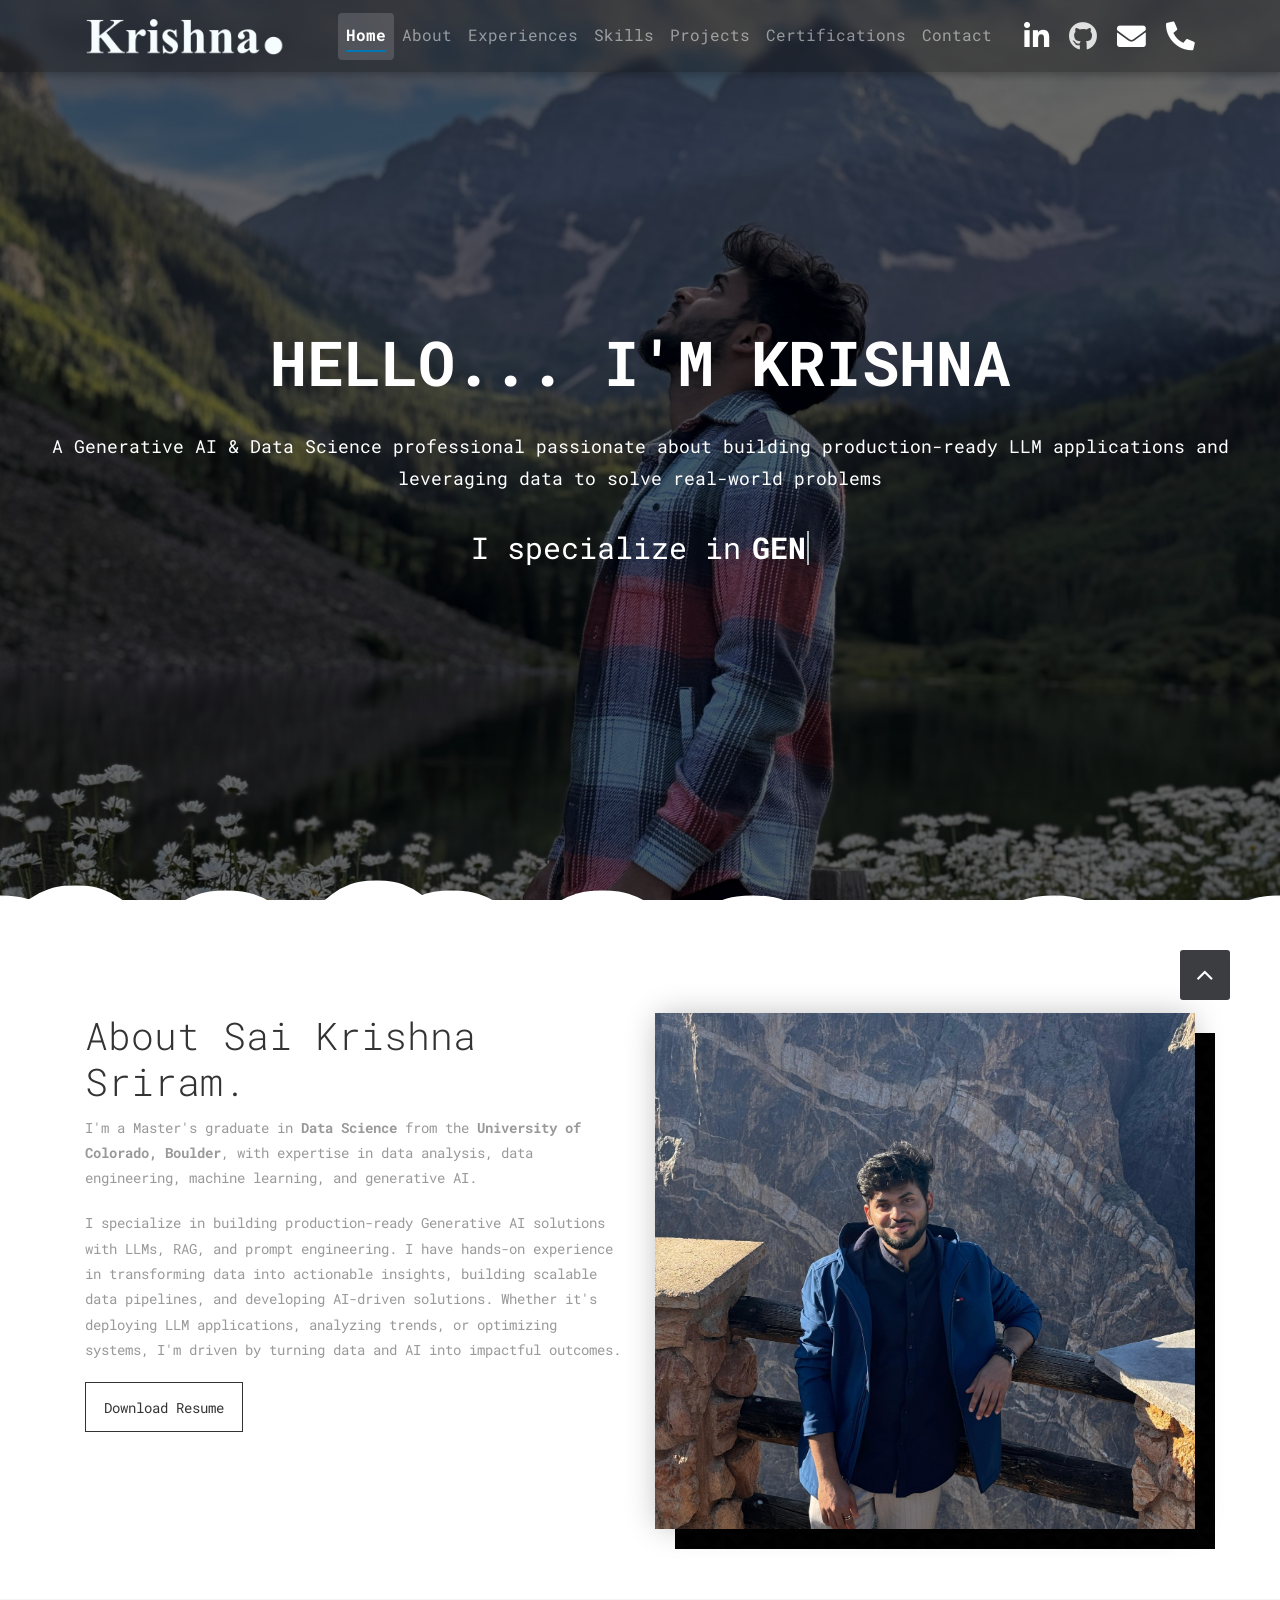
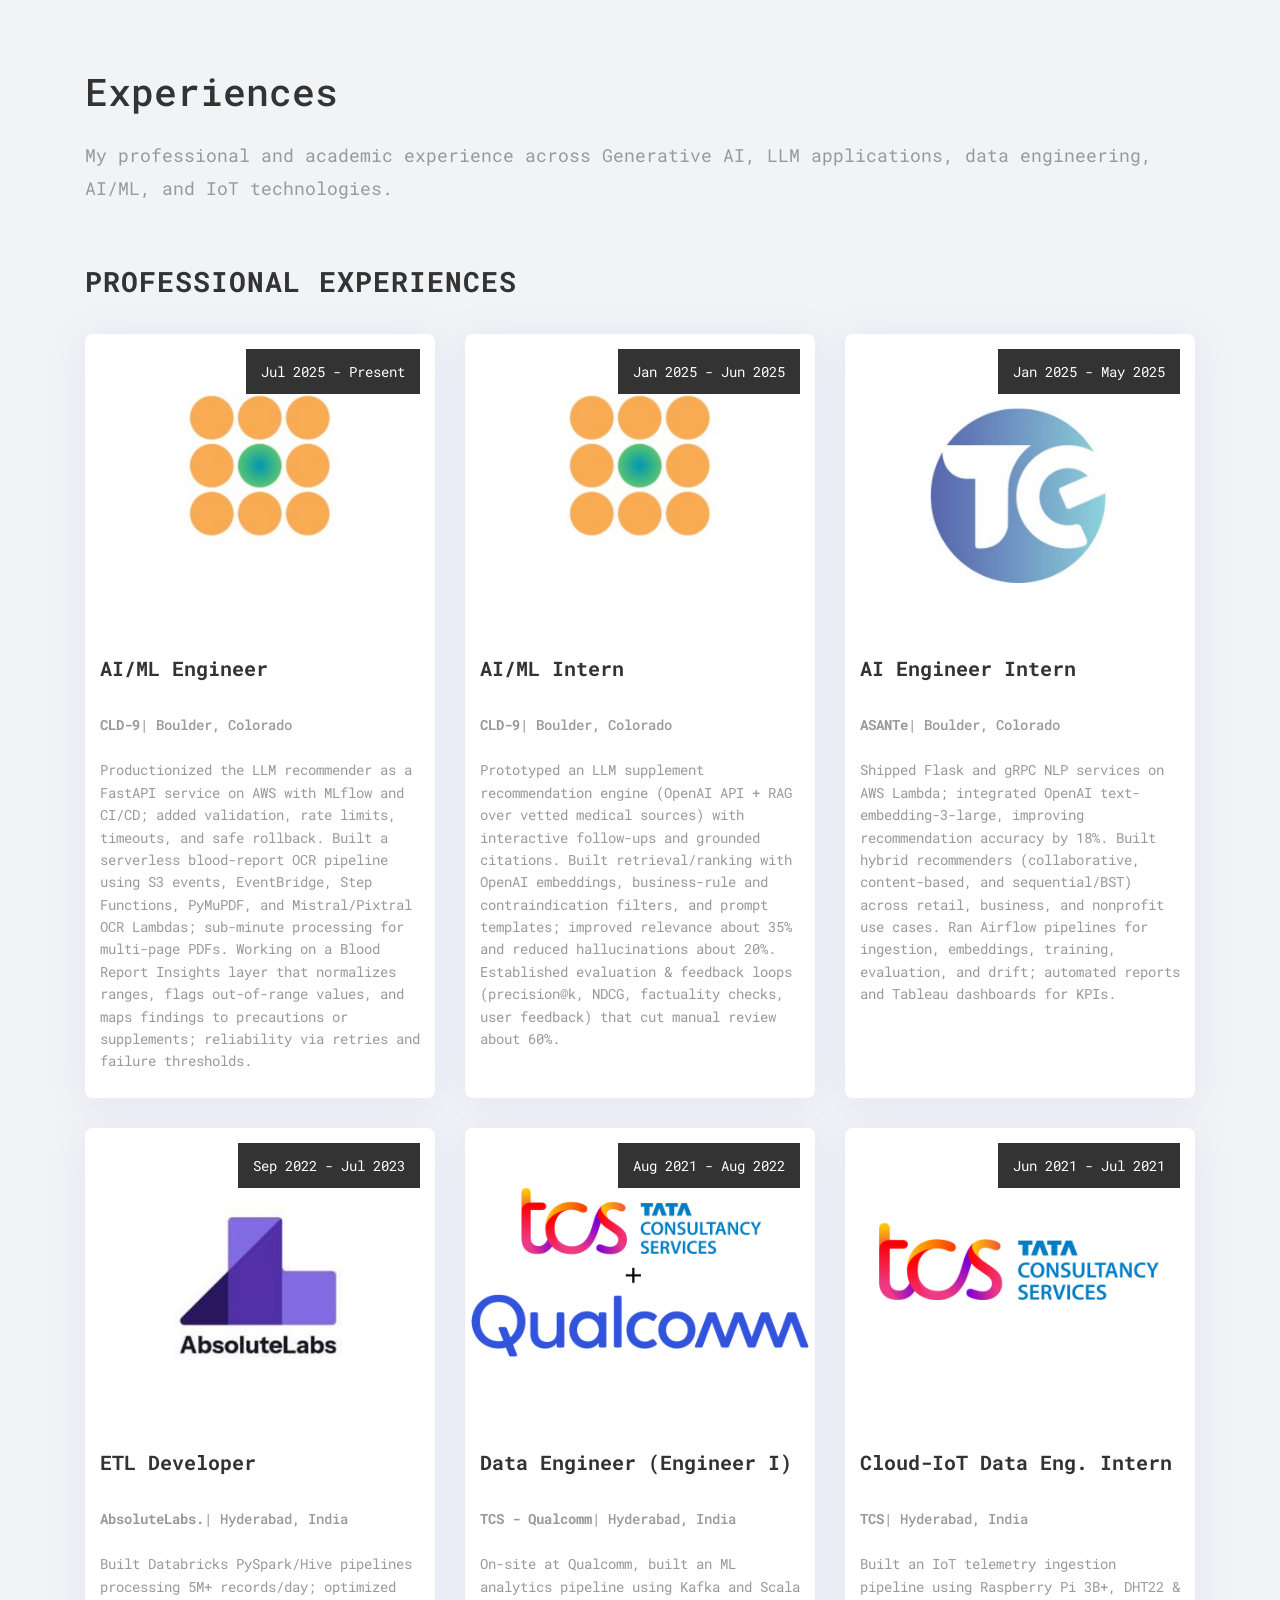
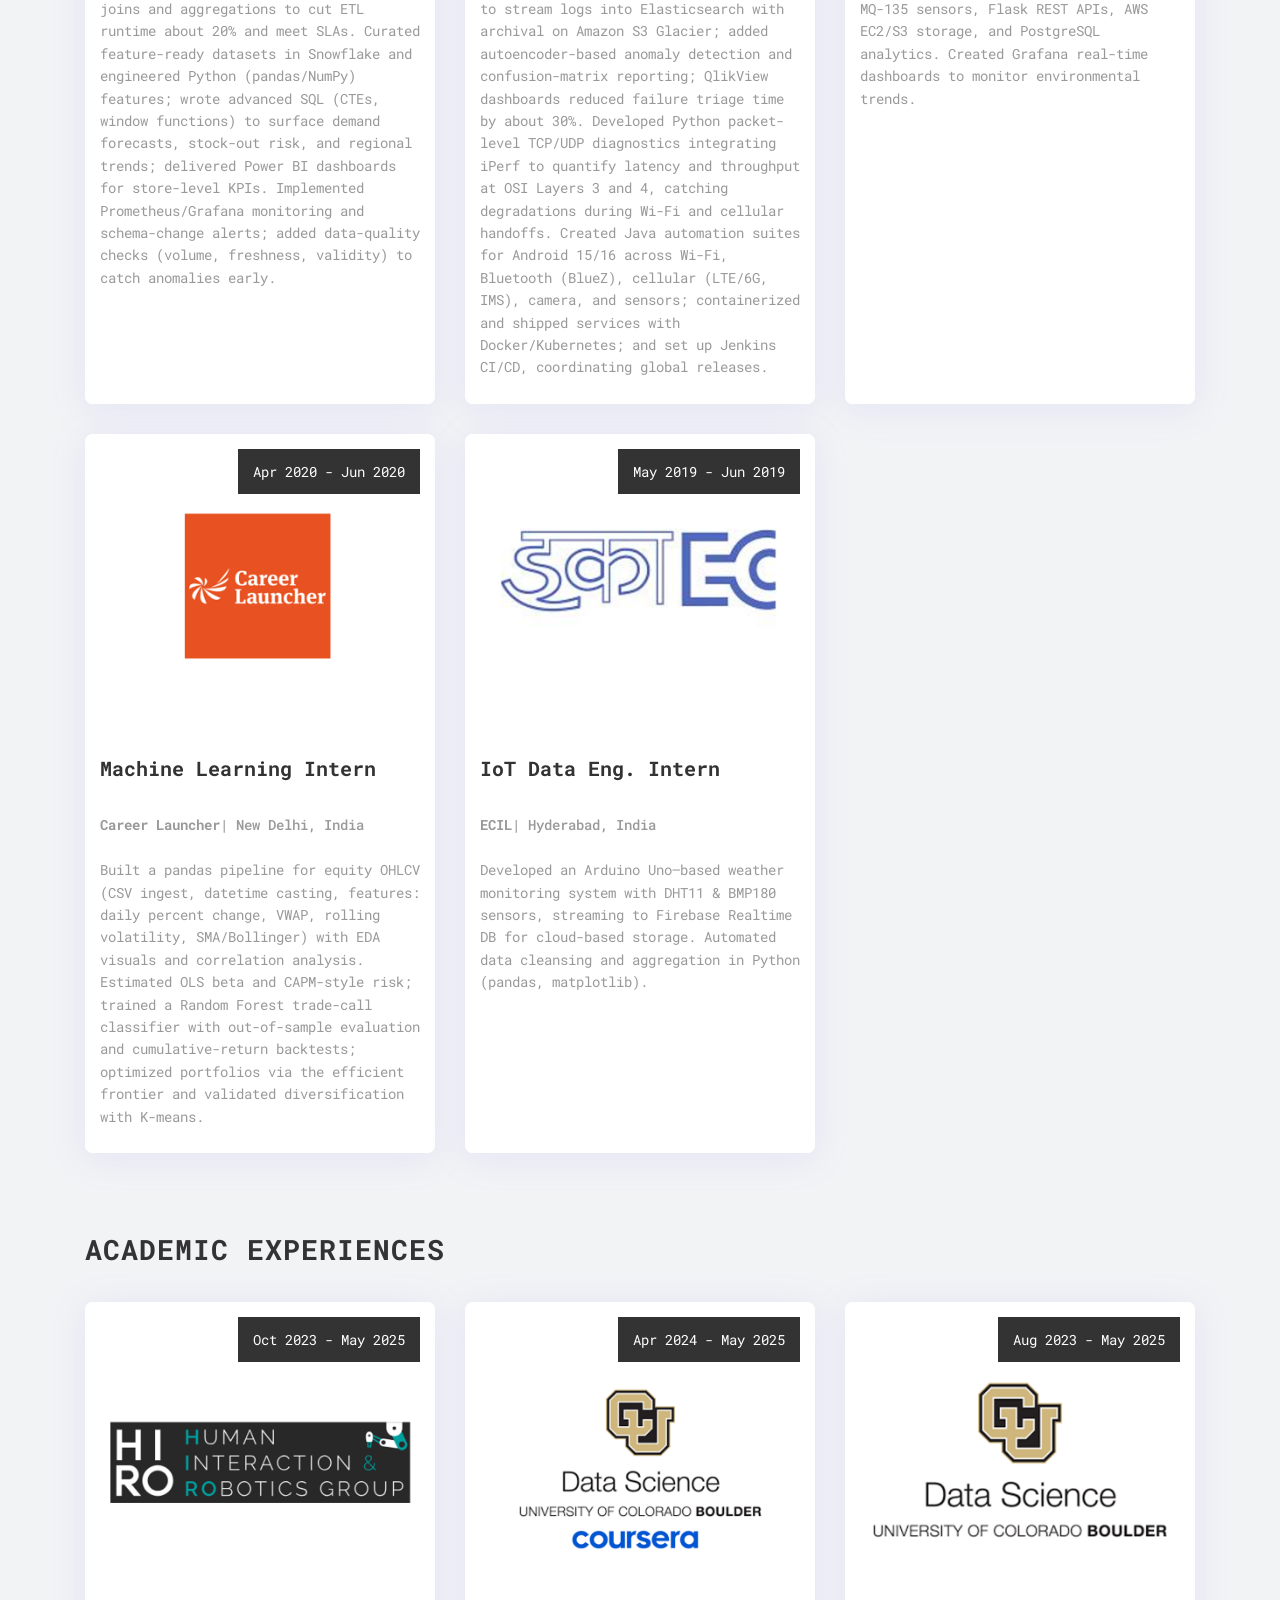
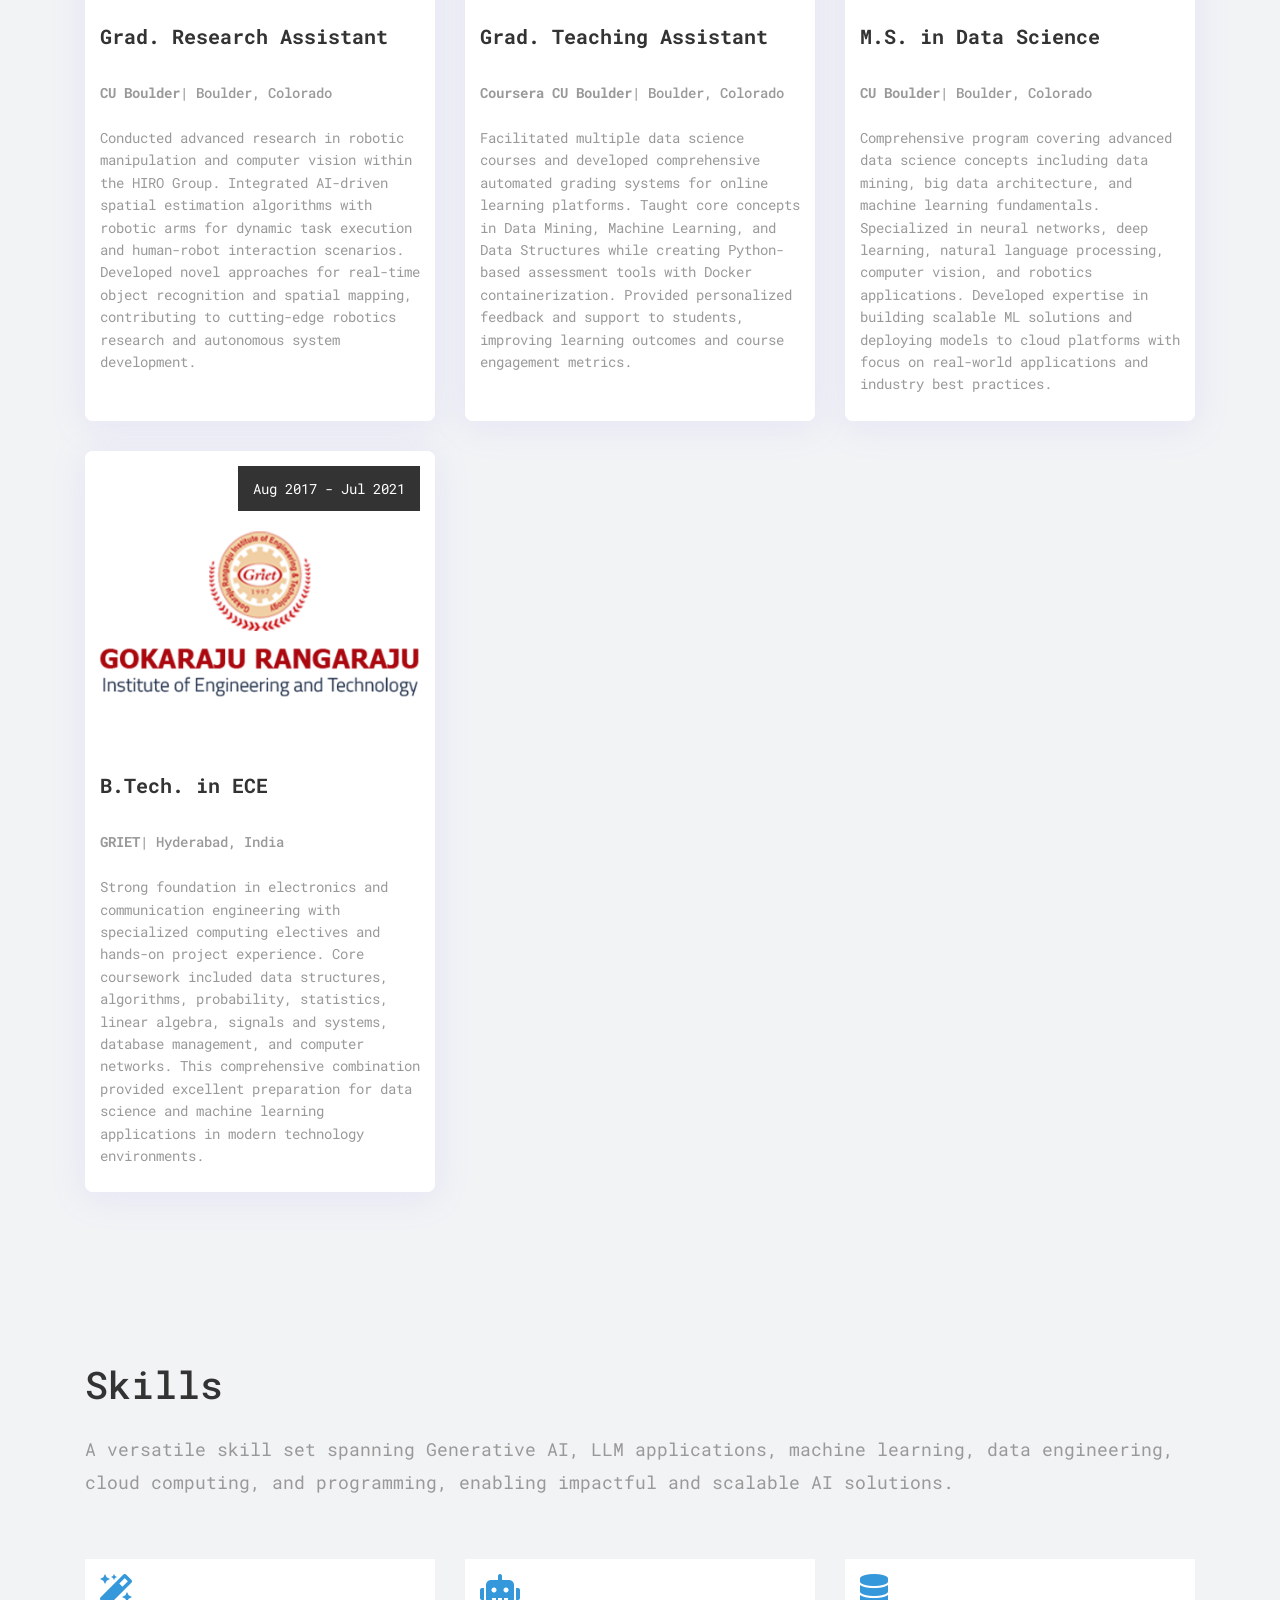
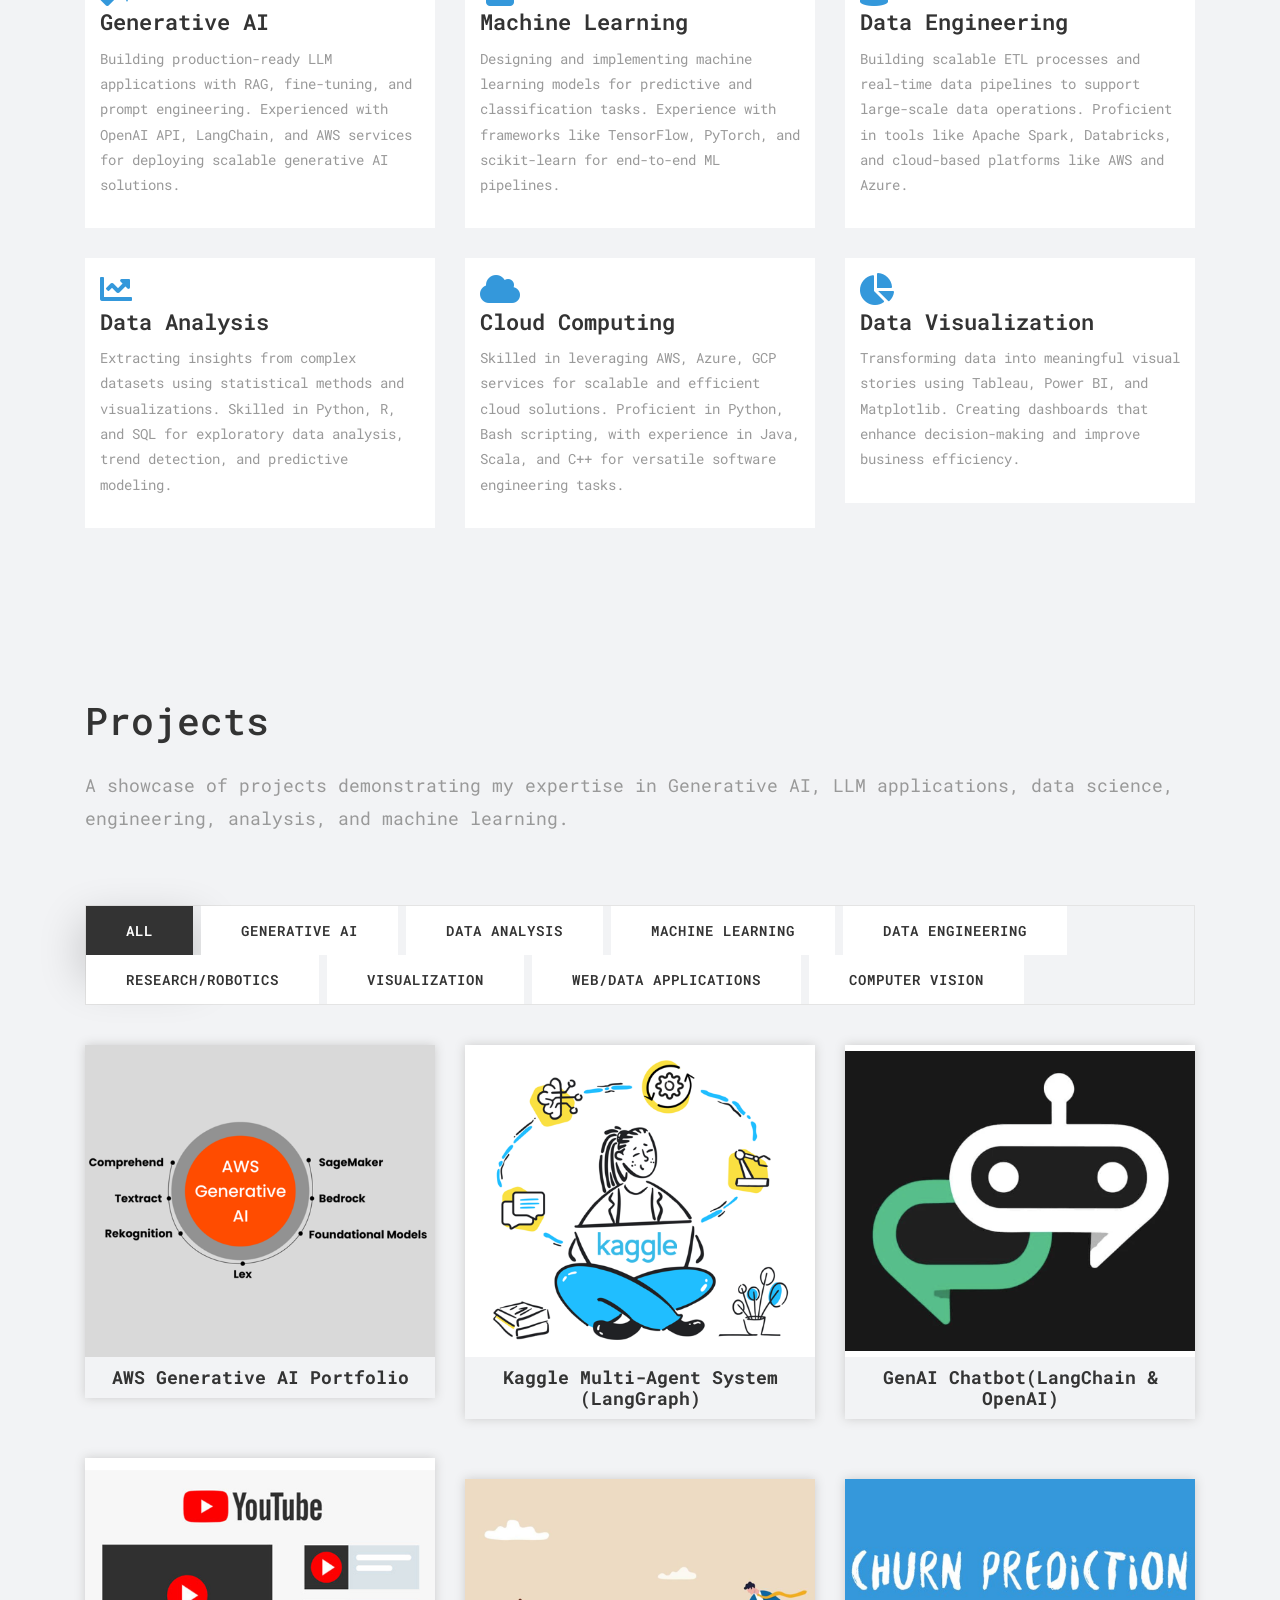
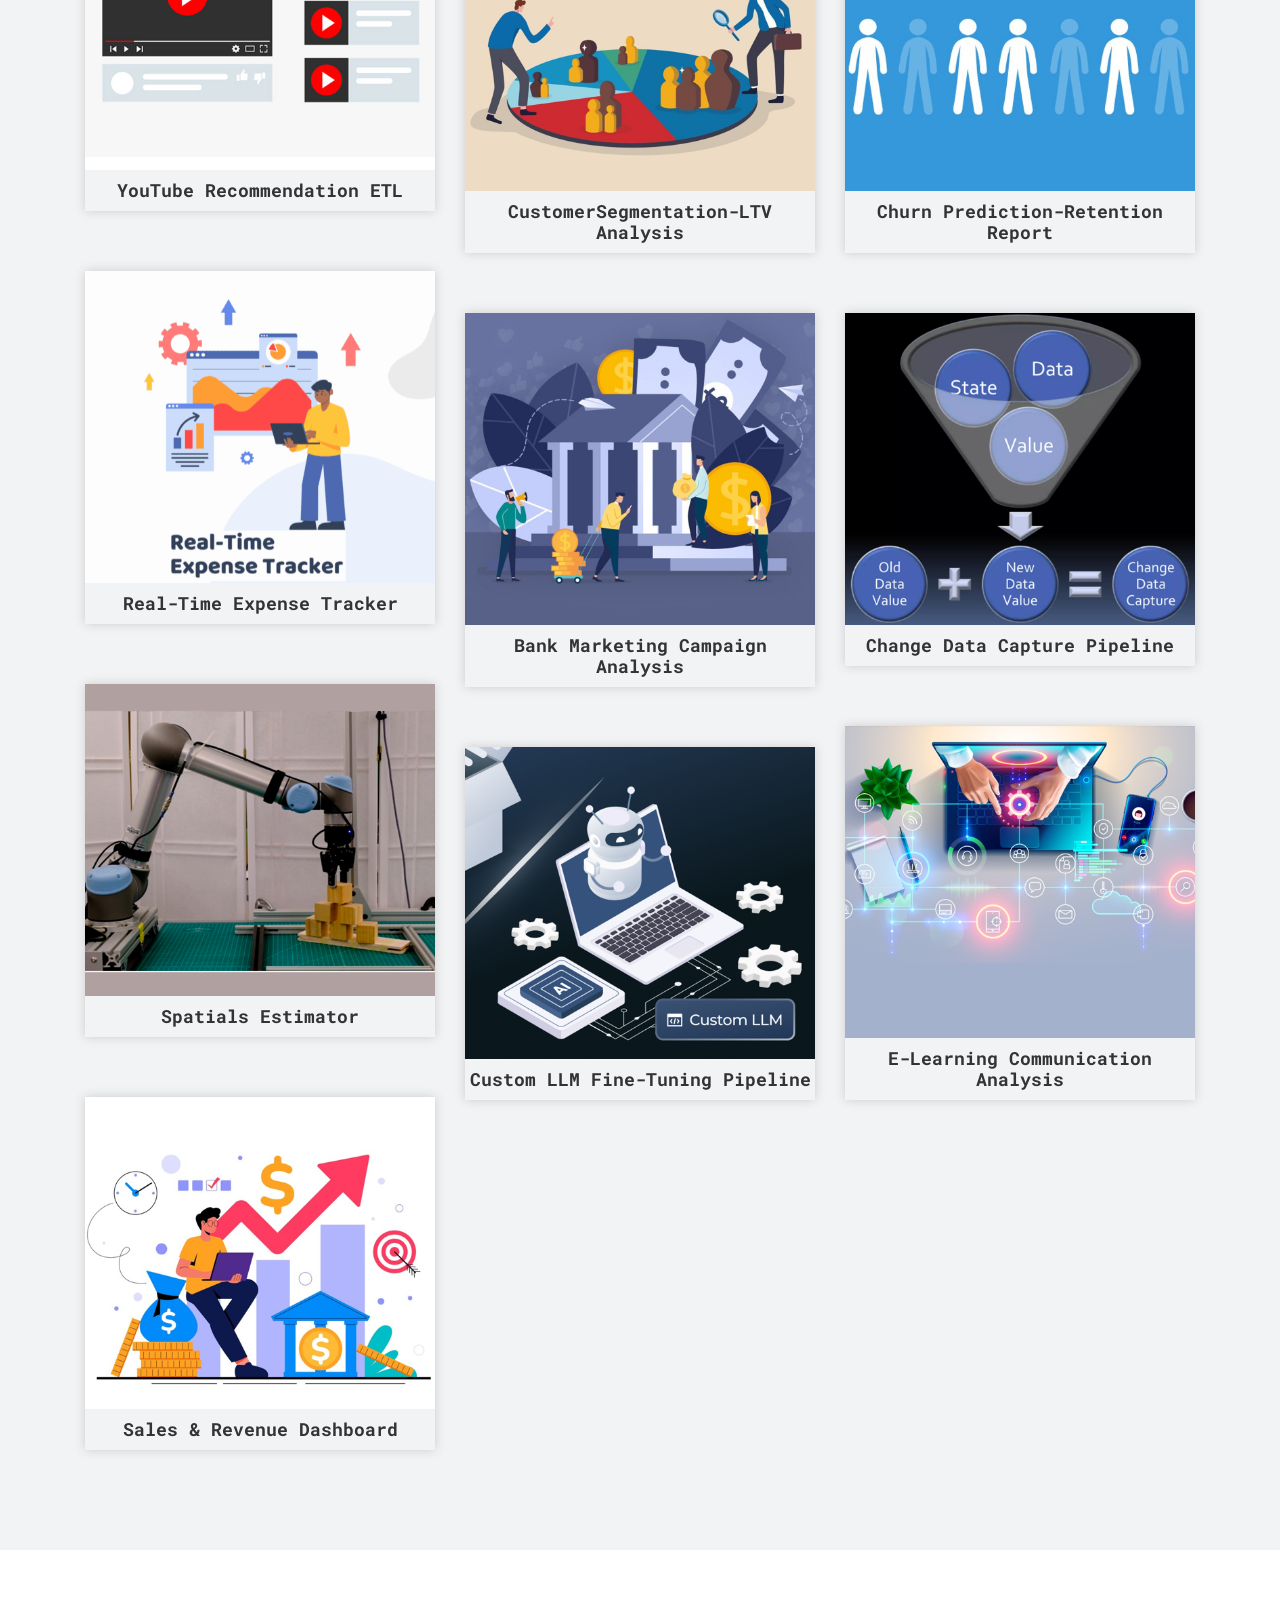
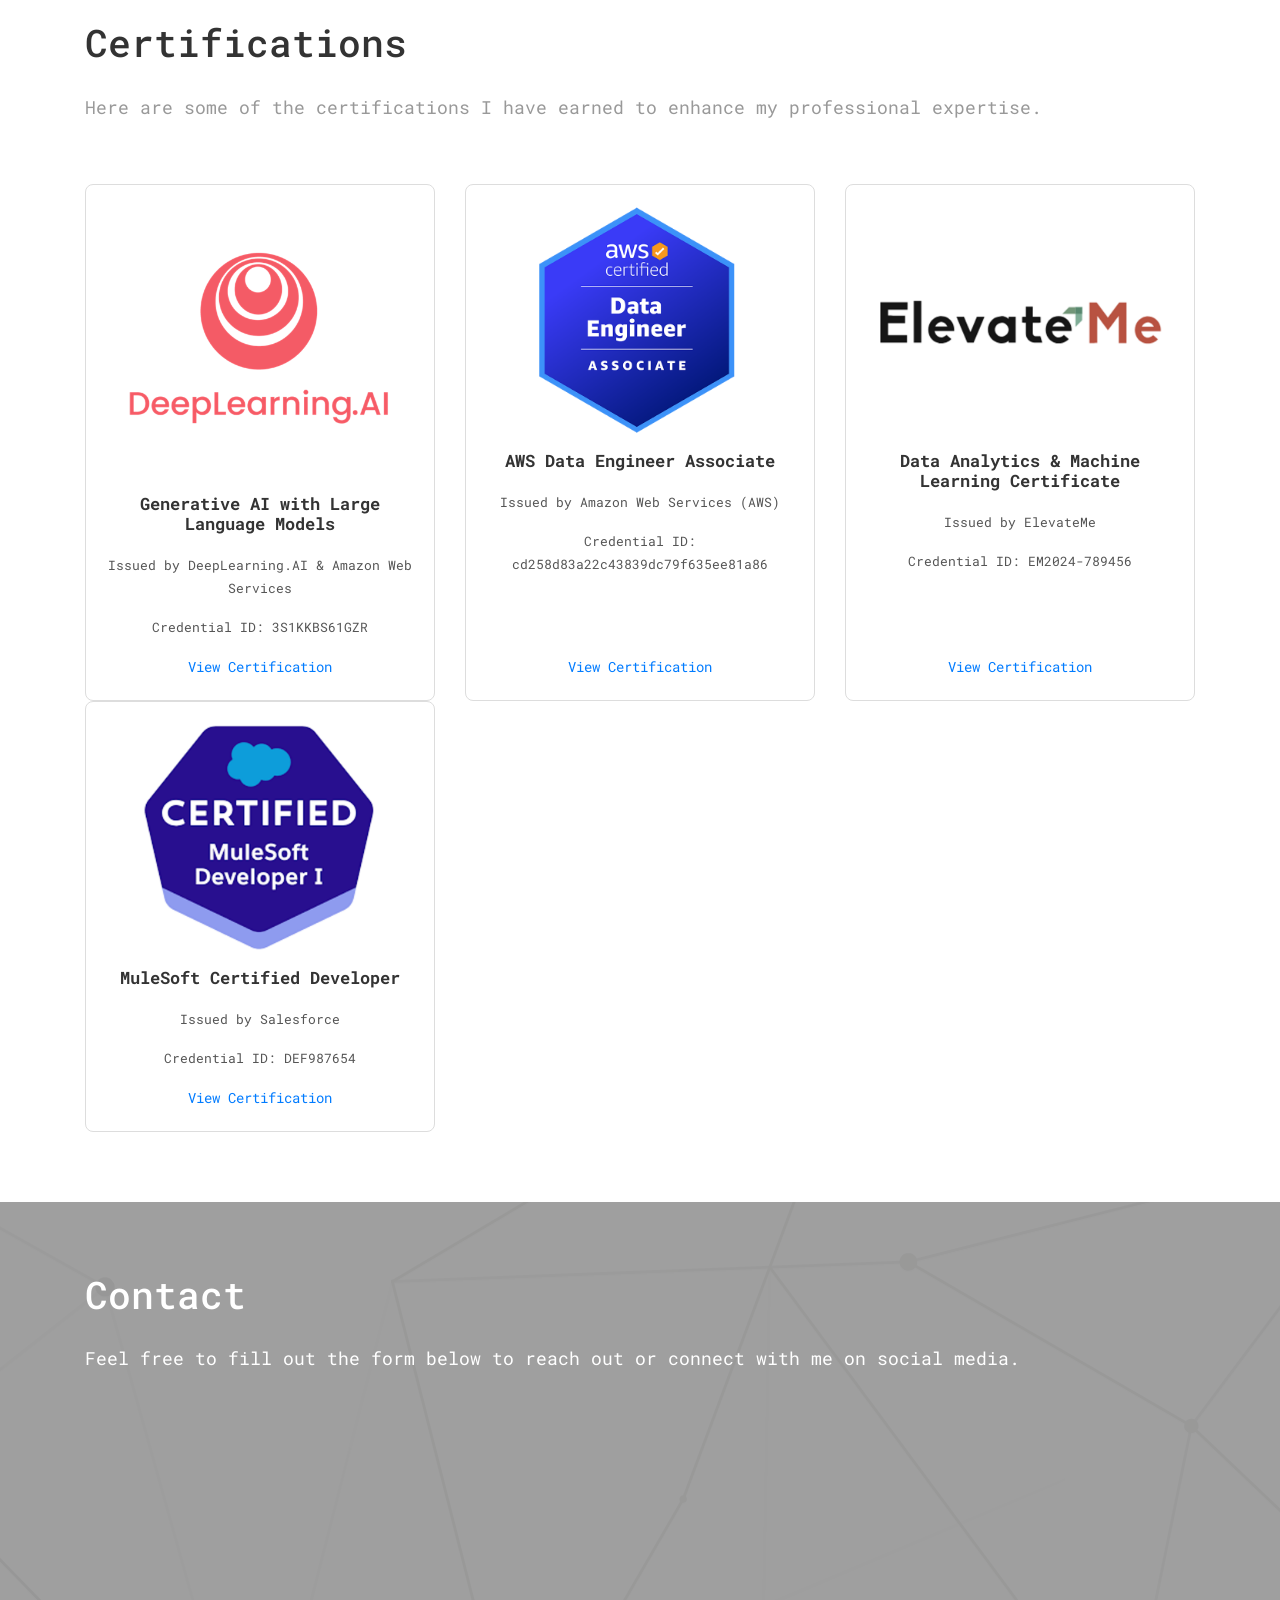
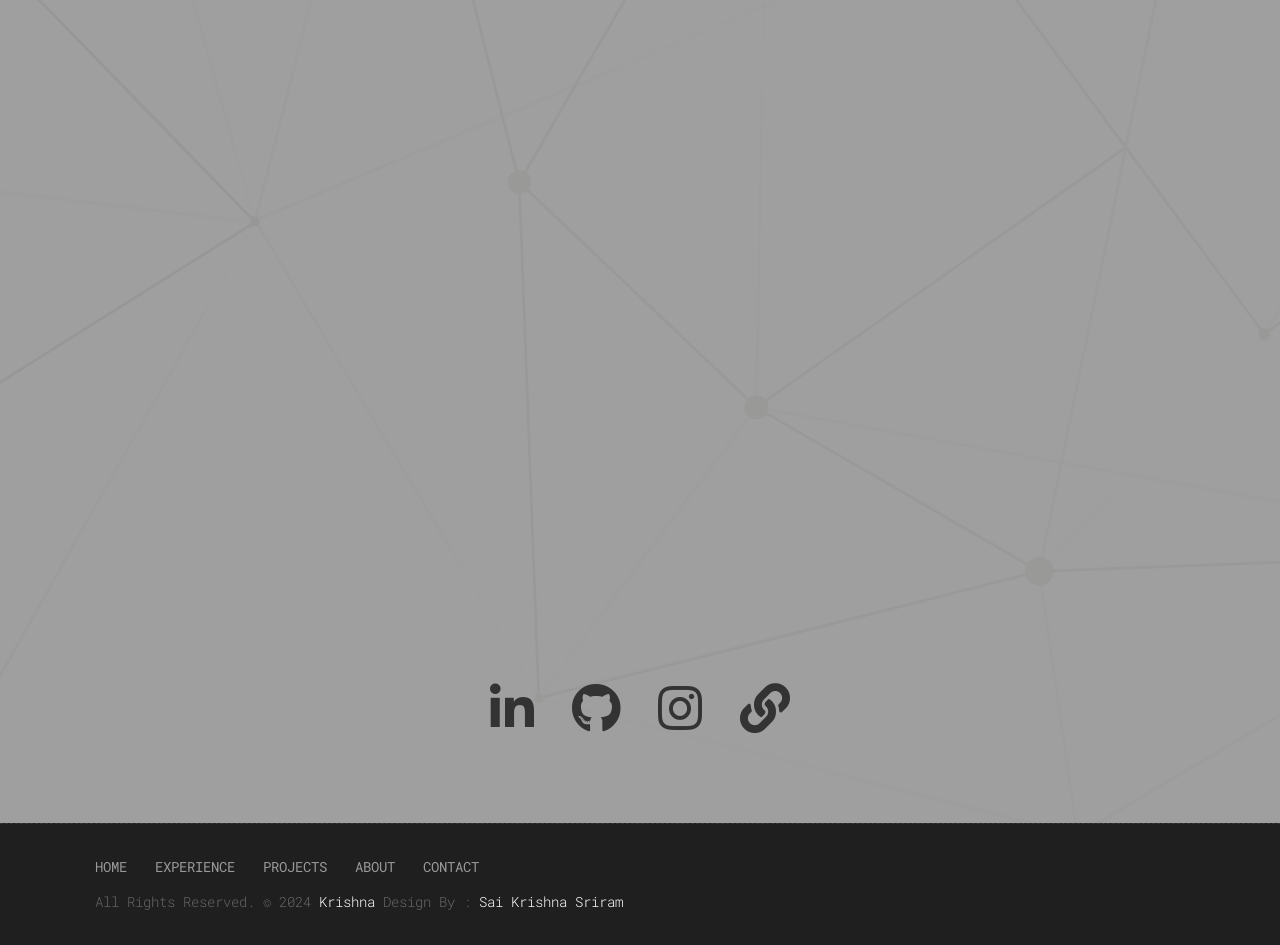
==== commit ab71386e: "Shorten Generative AI skill description to match other skill boxes" ====
--- a/index.html
+++ b/index.html
@@ -418,7 +418,7 @@
                   <i class="fas fa-magic"></i>
                 </div>
                 <h2>Generative AI</h2>
-                <p>Building production-ready LLM applications with RAG, fine-tuning, and prompt engineering. Experienced with OpenAI API, LangChain, and AWS services for deploying scalable generative AI solutions. Certified in Generative AI with Large Language Models from DeepLearning.AI & AWS.</p>
+                <p>Building production-ready LLM applications with RAG, fine-tuning, and prompt engineering. Experienced with OpenAI API, LangChain, and AWS services for deploying scalable generative AI solutions.</p>
               </div>
             </div>
             <!-- Machine Learning -->
@@ -515,13 +515,13 @@
 
                 <div class="col-md-4 col-sm-6 gallery-grid gal_h gal_b gal_e gal_a">
                     <div class="gallery-single fix equal-box">
-                        <img src="uploads/kaggle_multiagent_system.png" class="img-fluid" alt="Kaggle Multi-Agent System">
+                        <img src="uploads/kaggle_multiagent_system.png" class="img-fluid" alt="Kaggle Multi-Agent System (LangGraph)">
                         <div class="img-overlay">
                             <a href="https://github.com/Krish3na/kaggle-multi-agent-system" target="_blank" class="hoverbutton global-radius">
                                 <i class="fa fa-github"></i>
                             </a>
                         </div>
-                        <h4 class="project-title">Kaggle Multi-Agent System</h4>
+                        <h4 class="project-title">Kaggle Multi-Agent System (LangGraph)</h4>
                     </div>
                 </div>
 
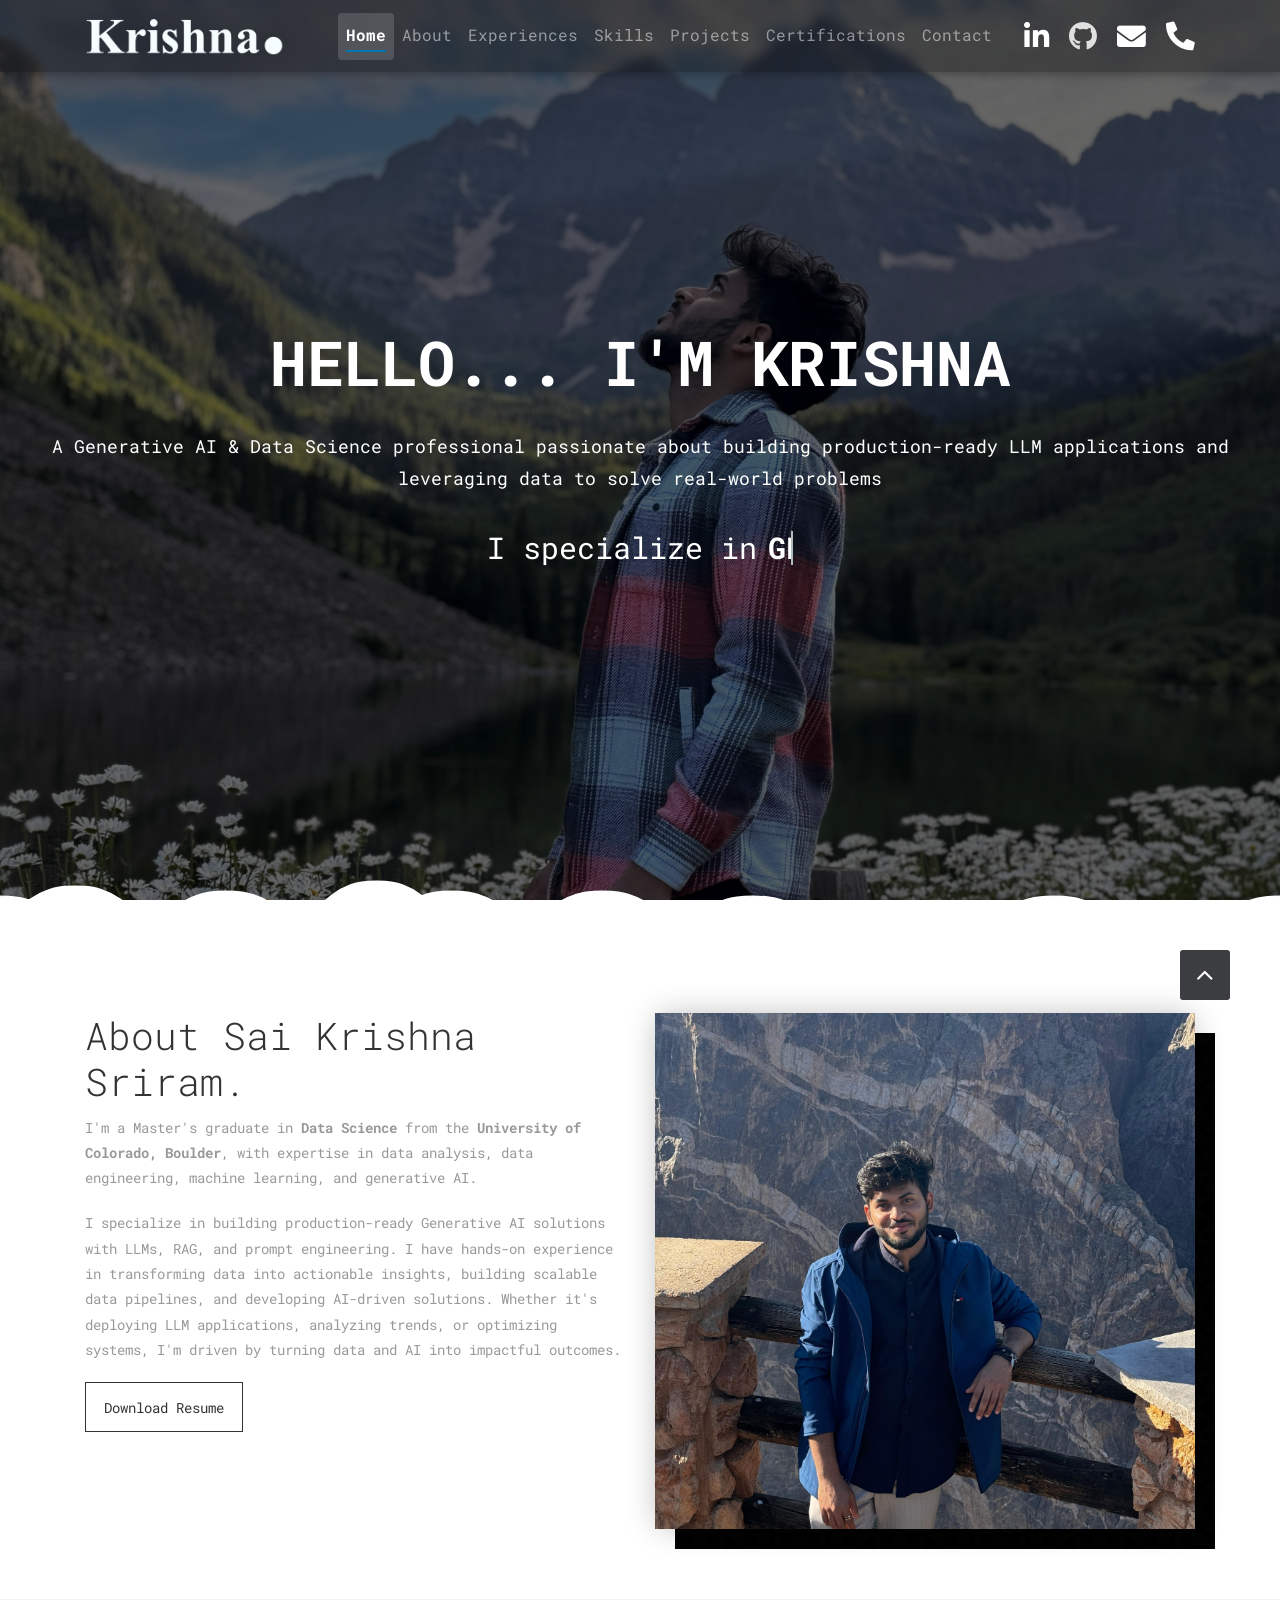
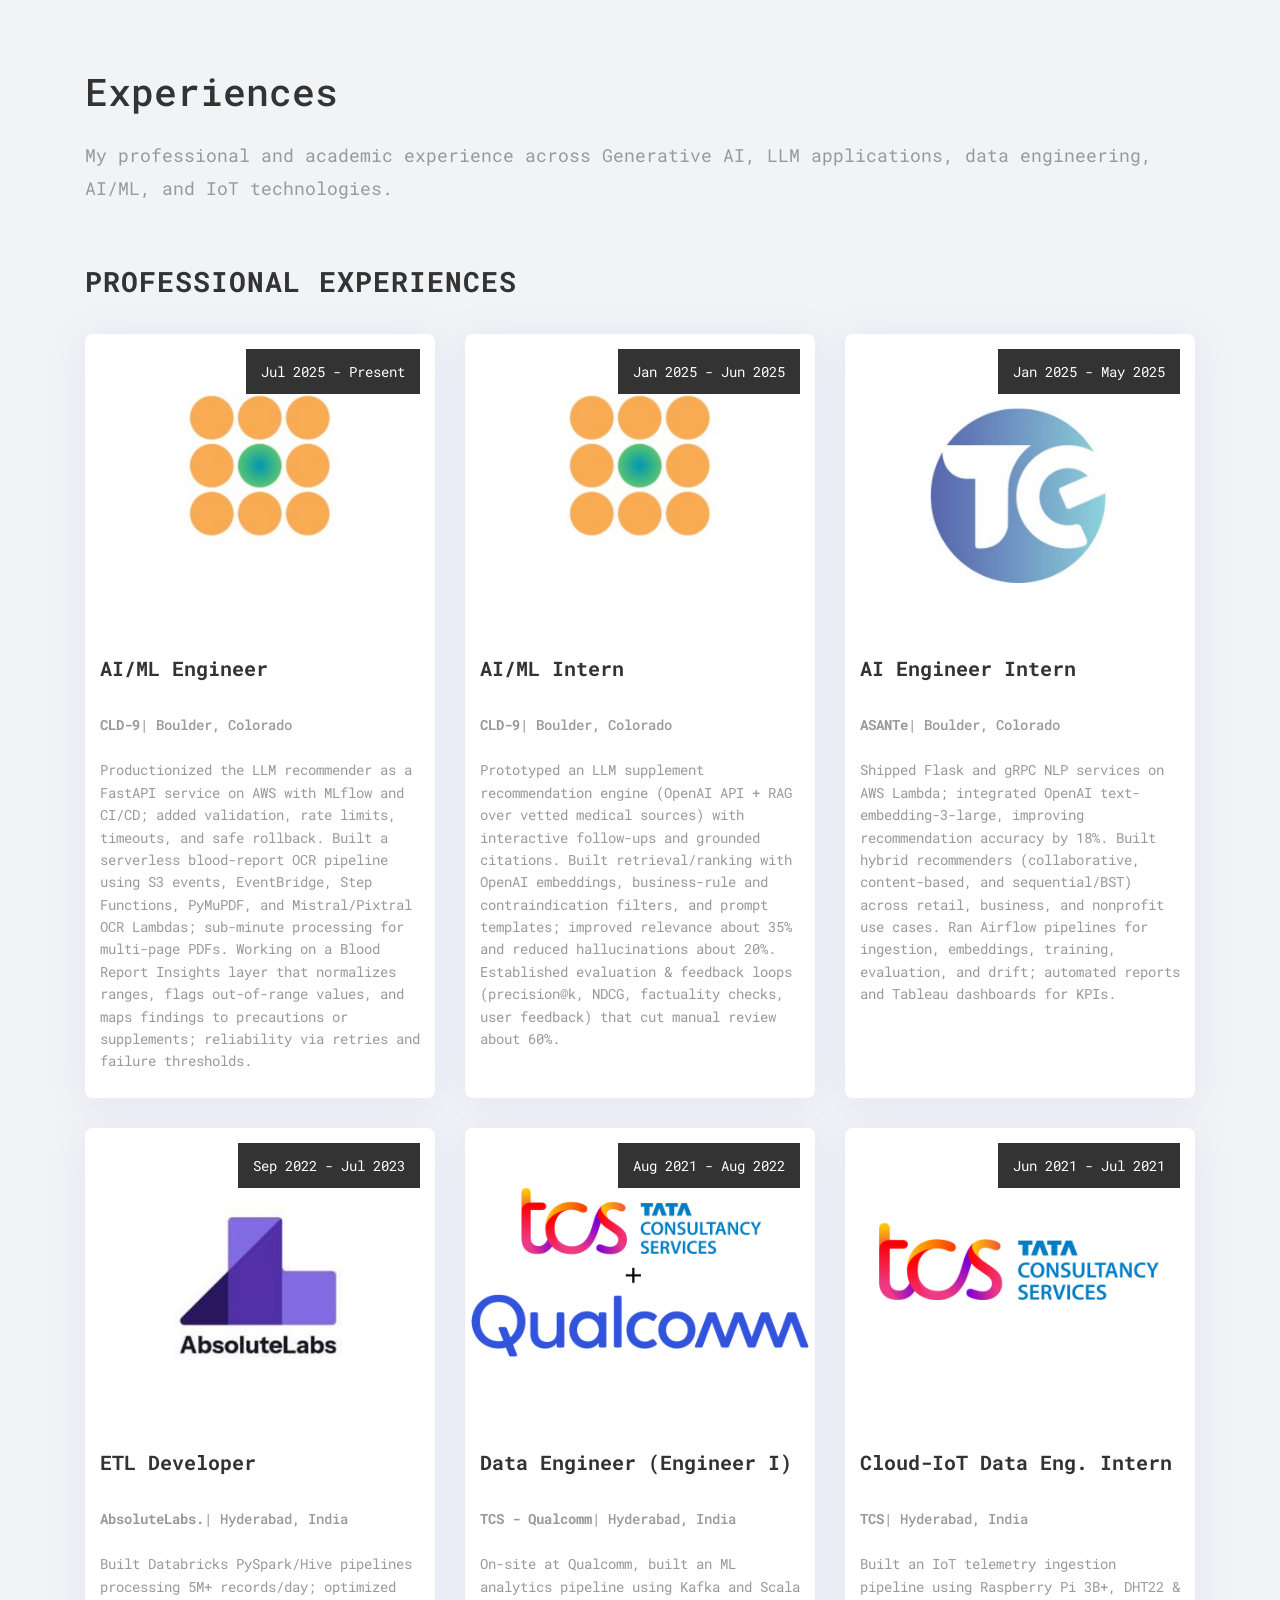
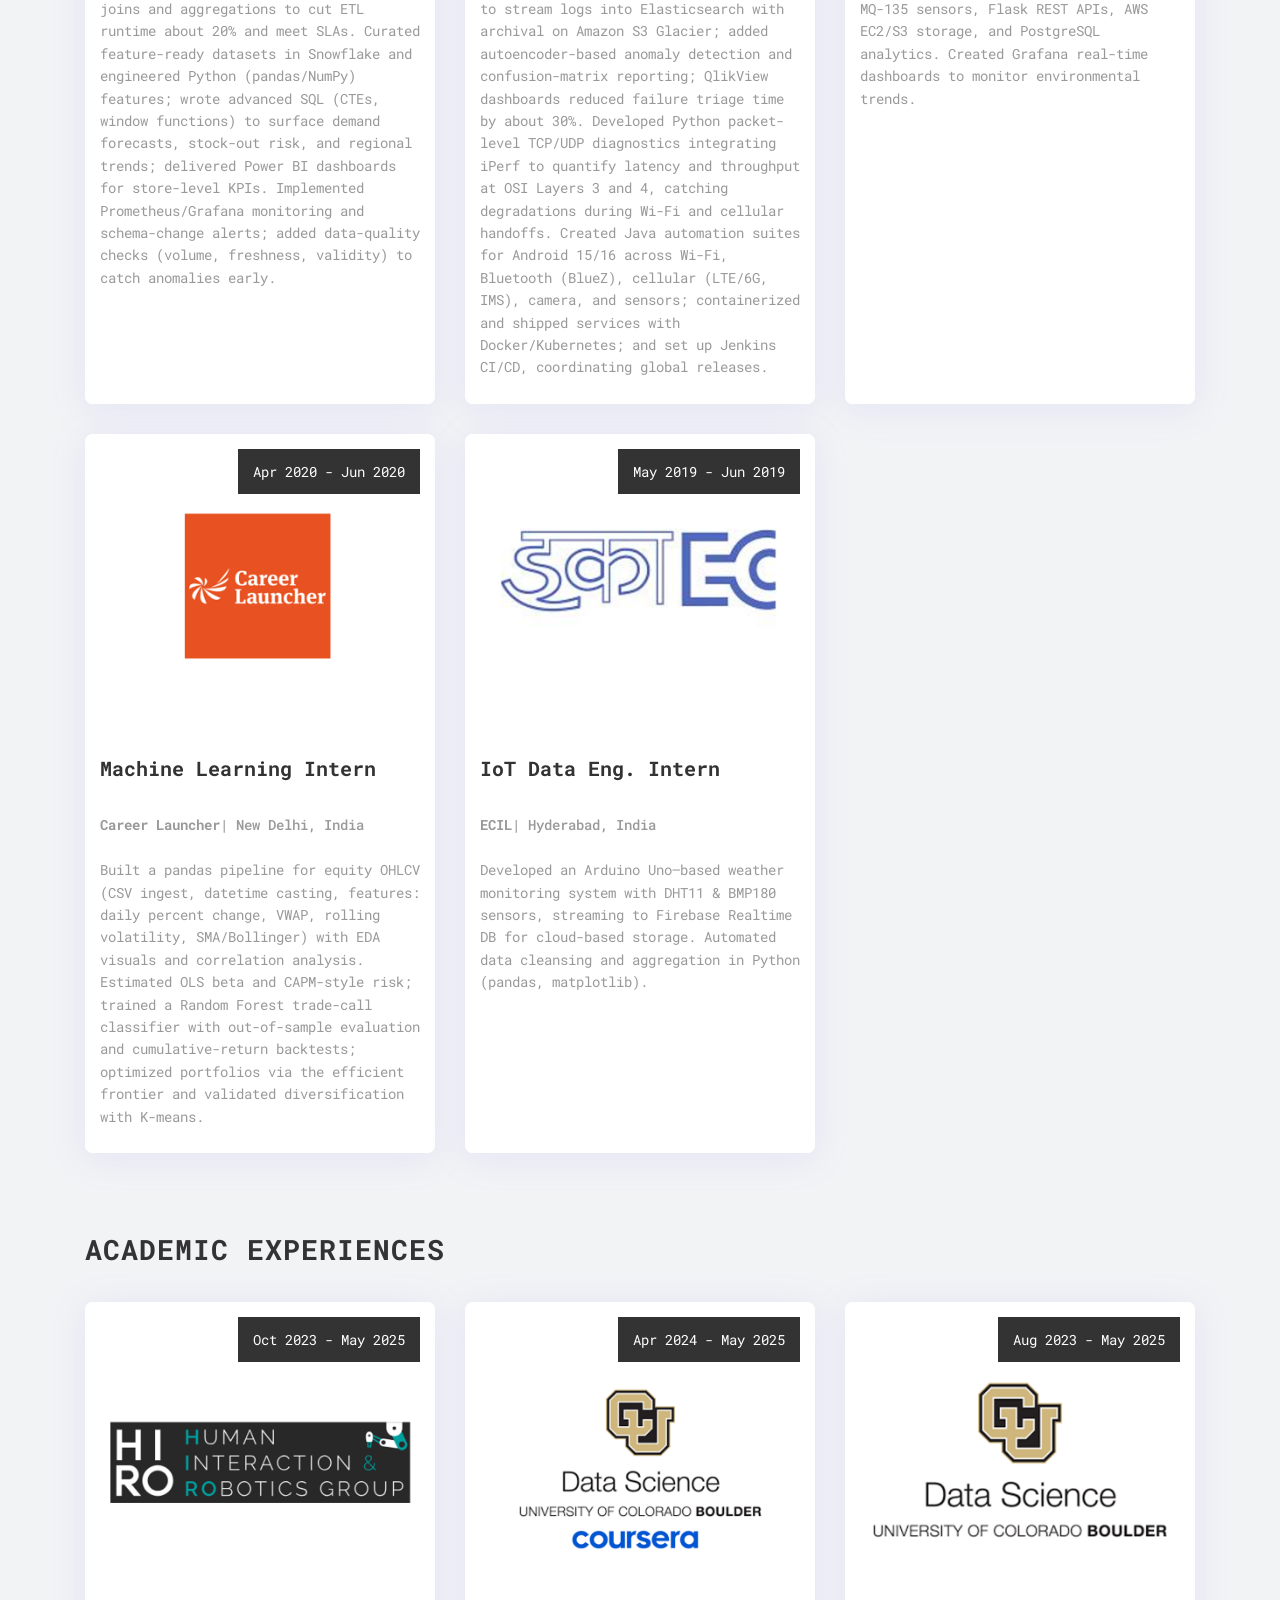
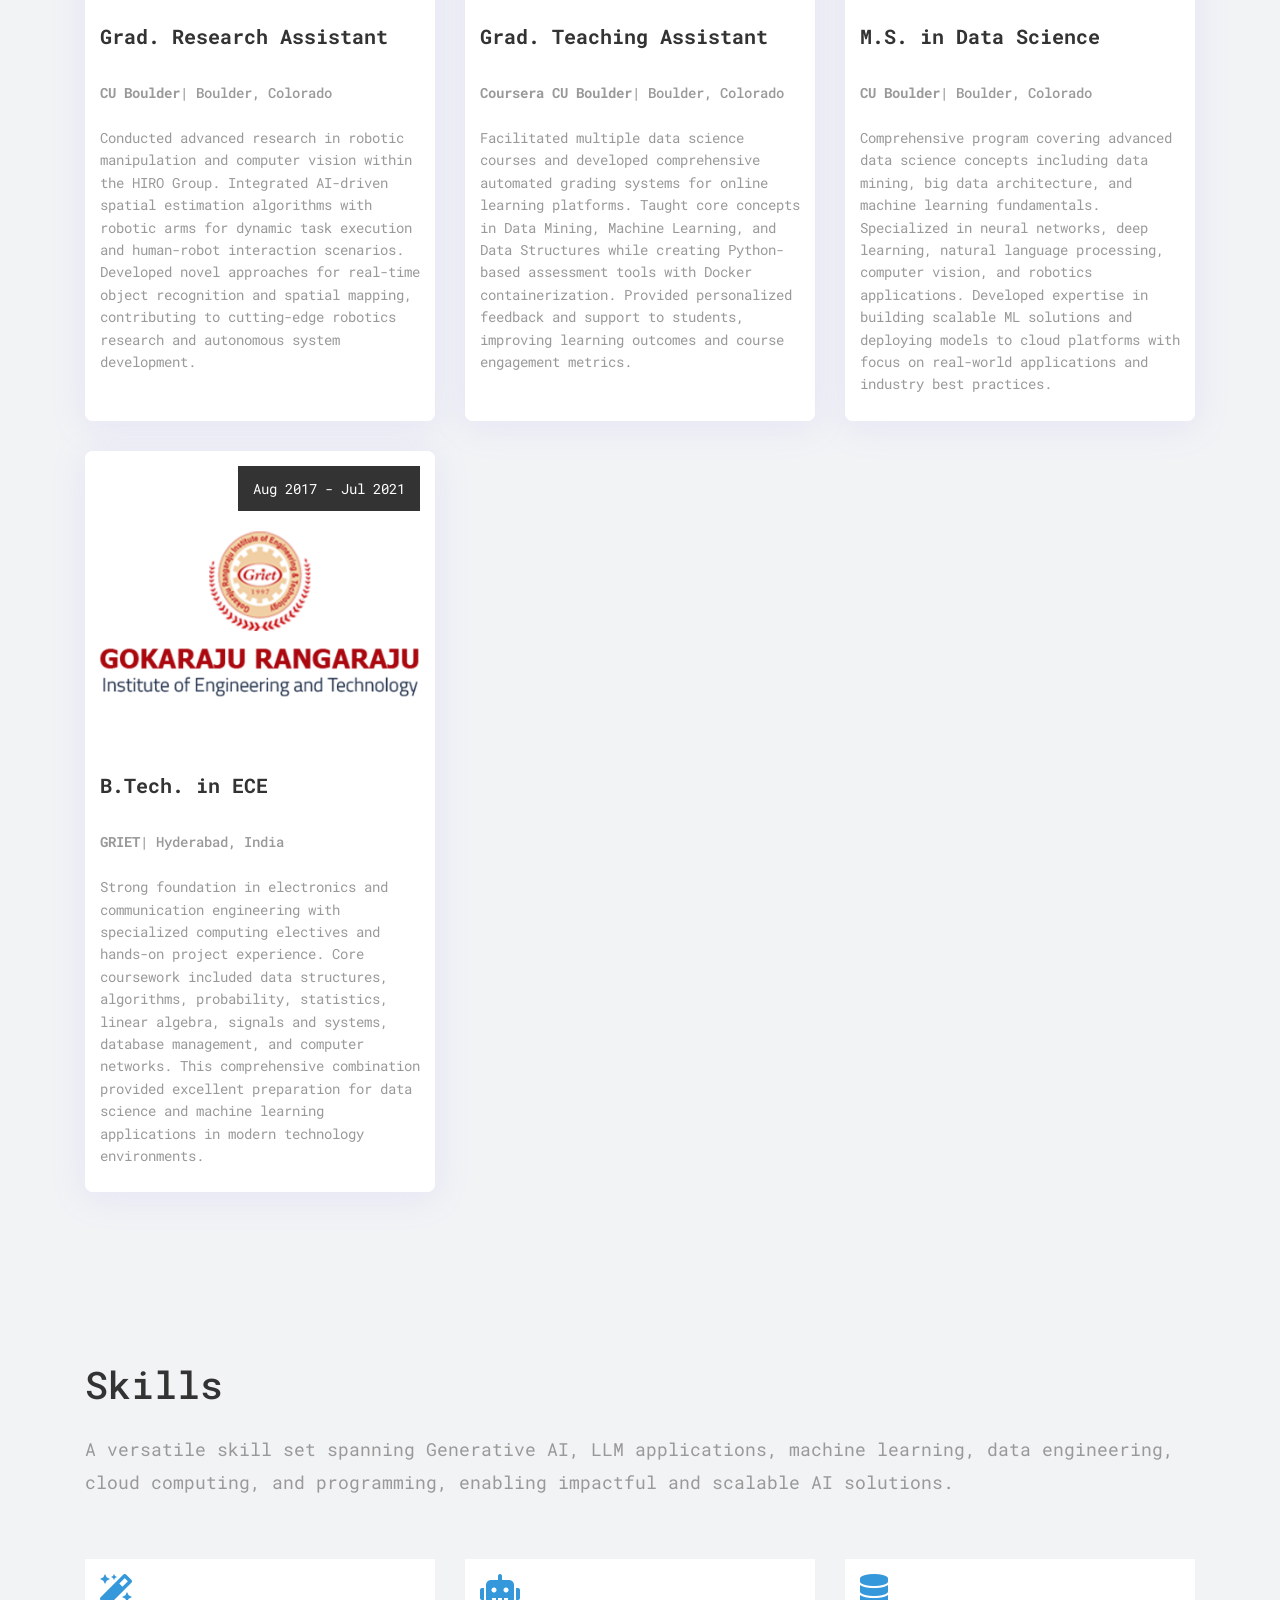
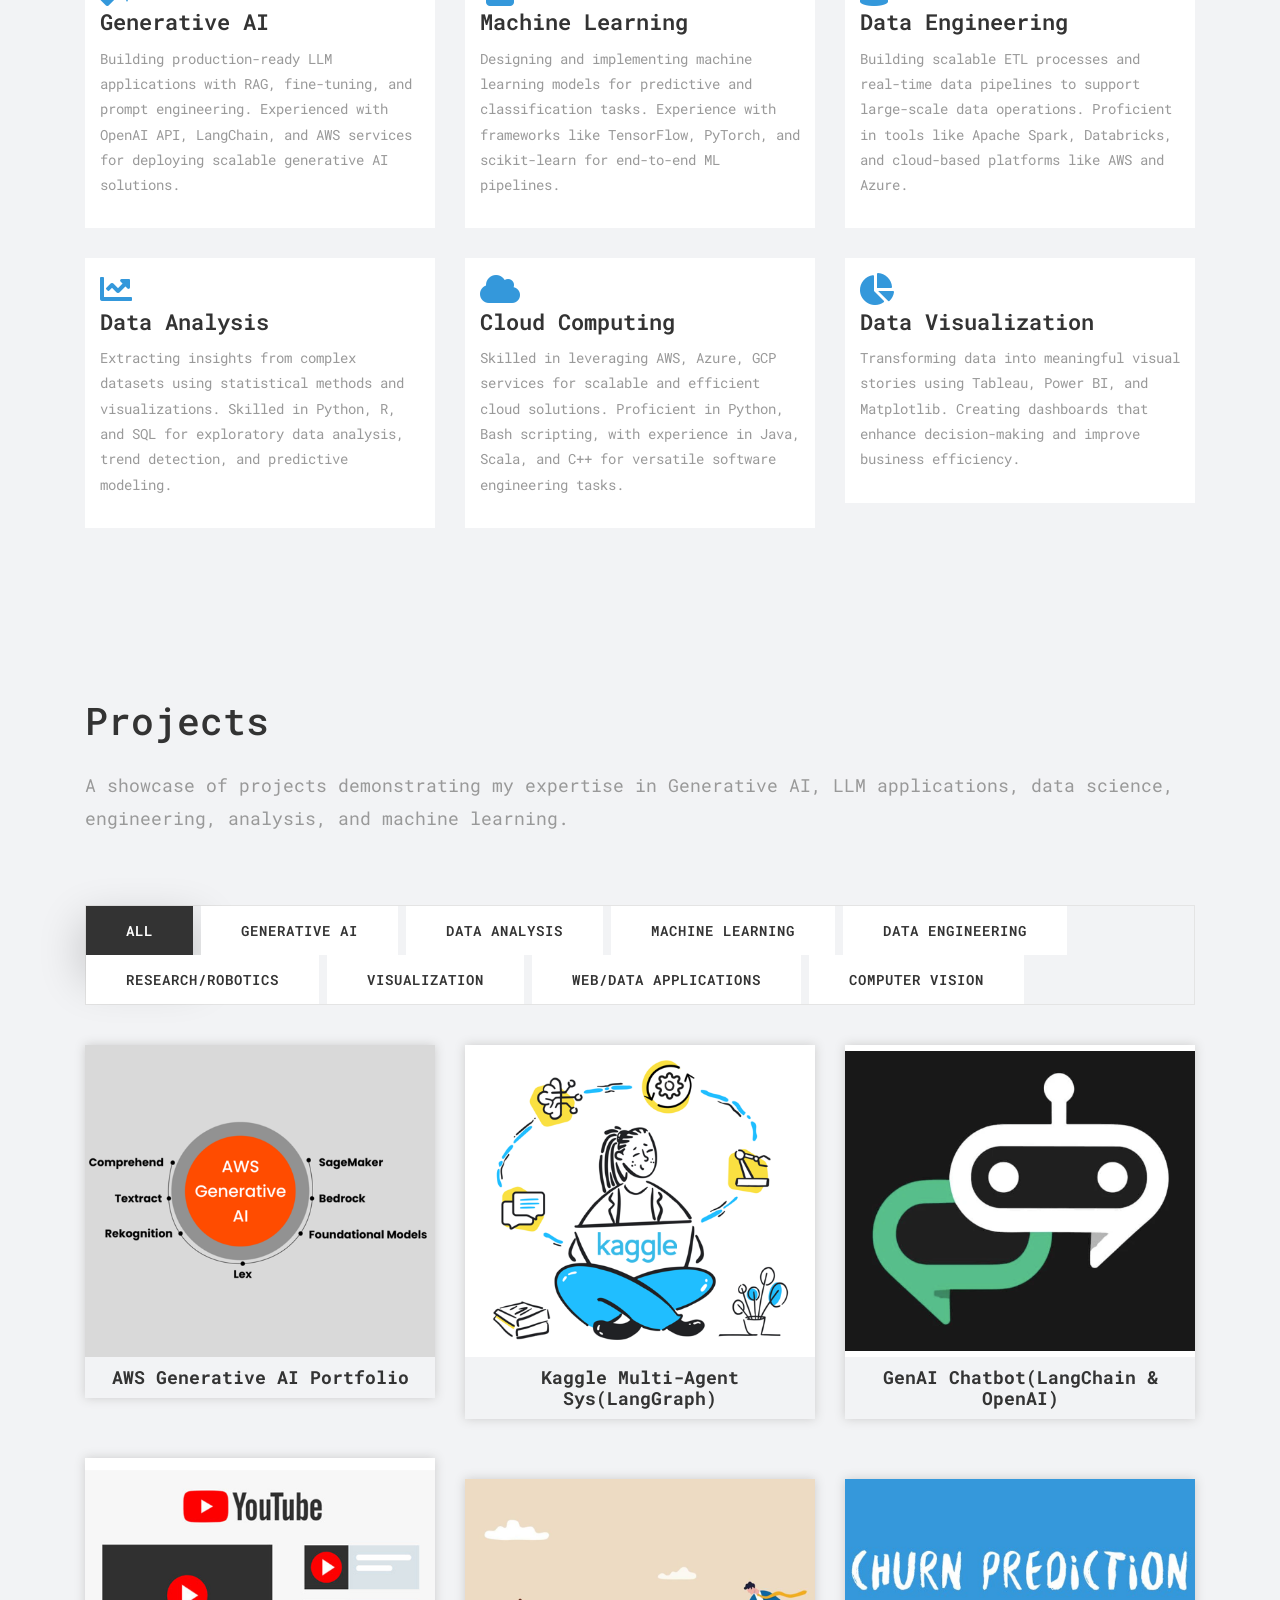
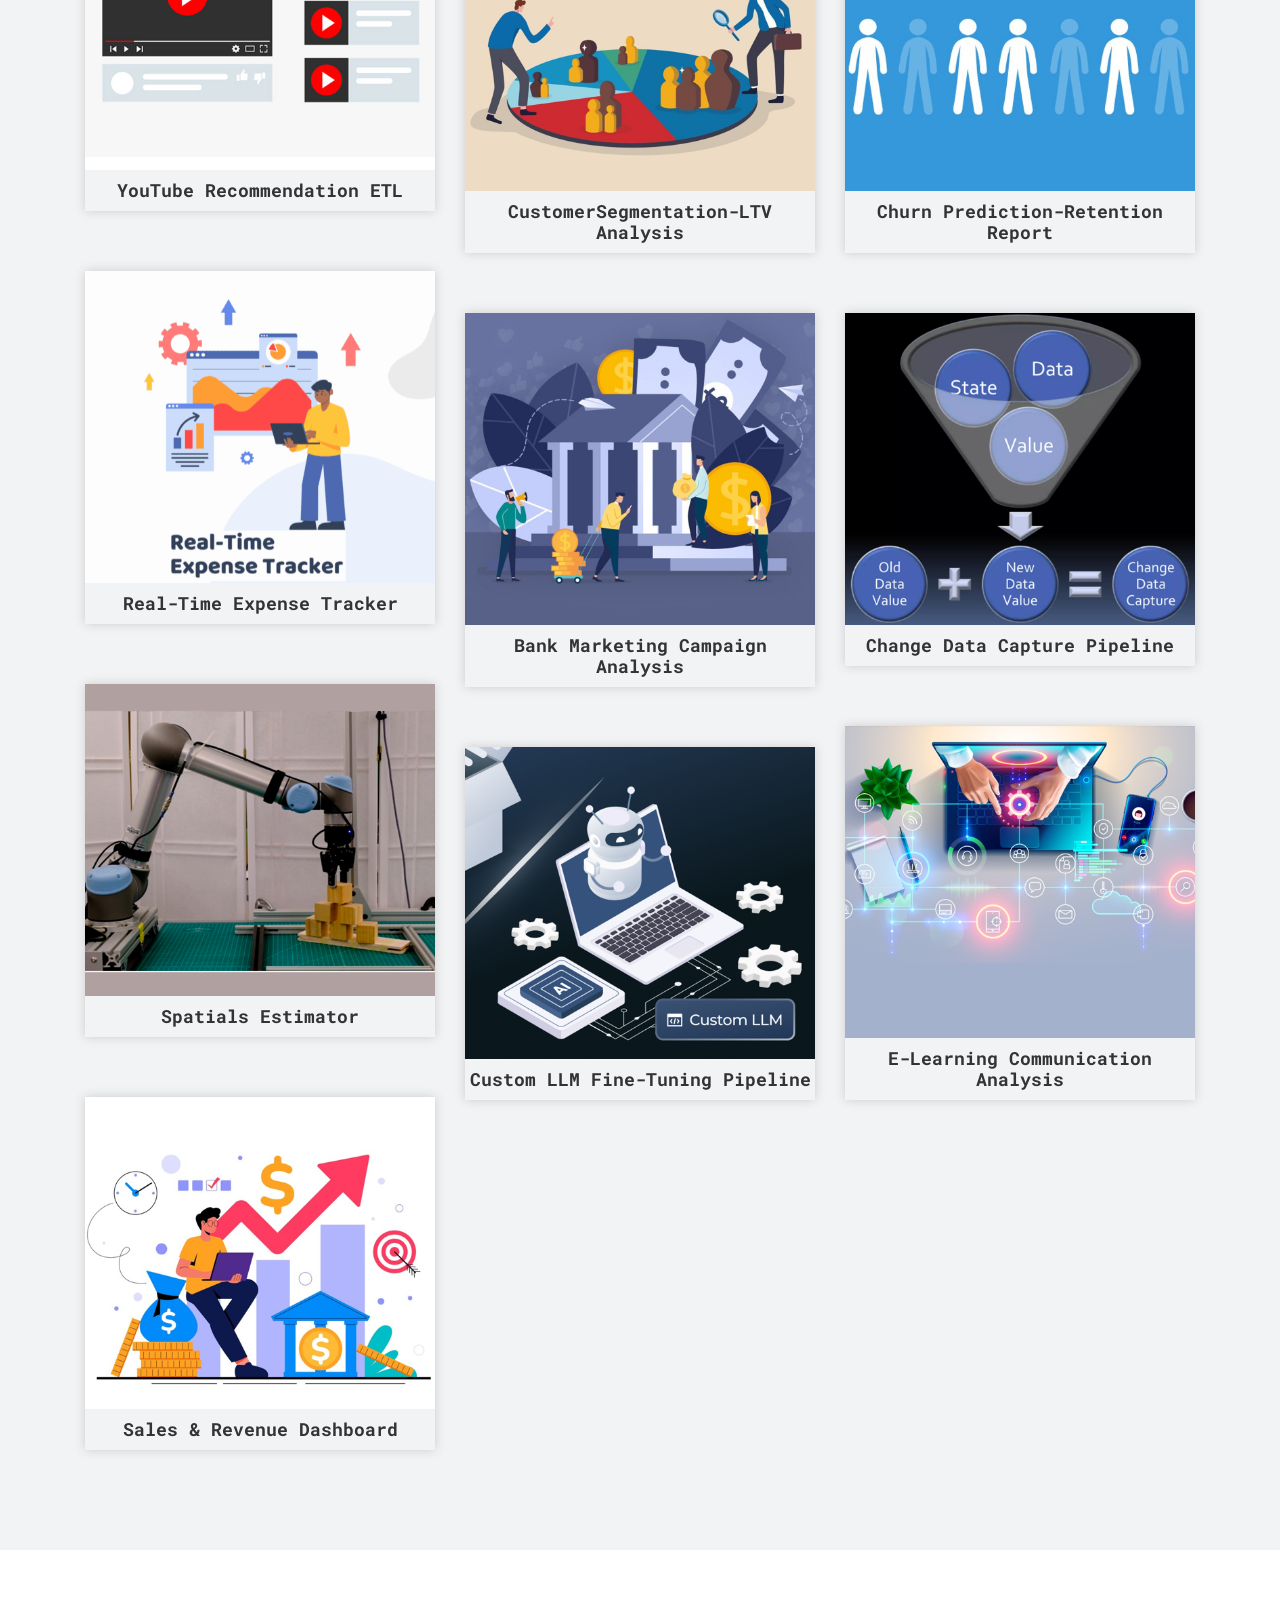
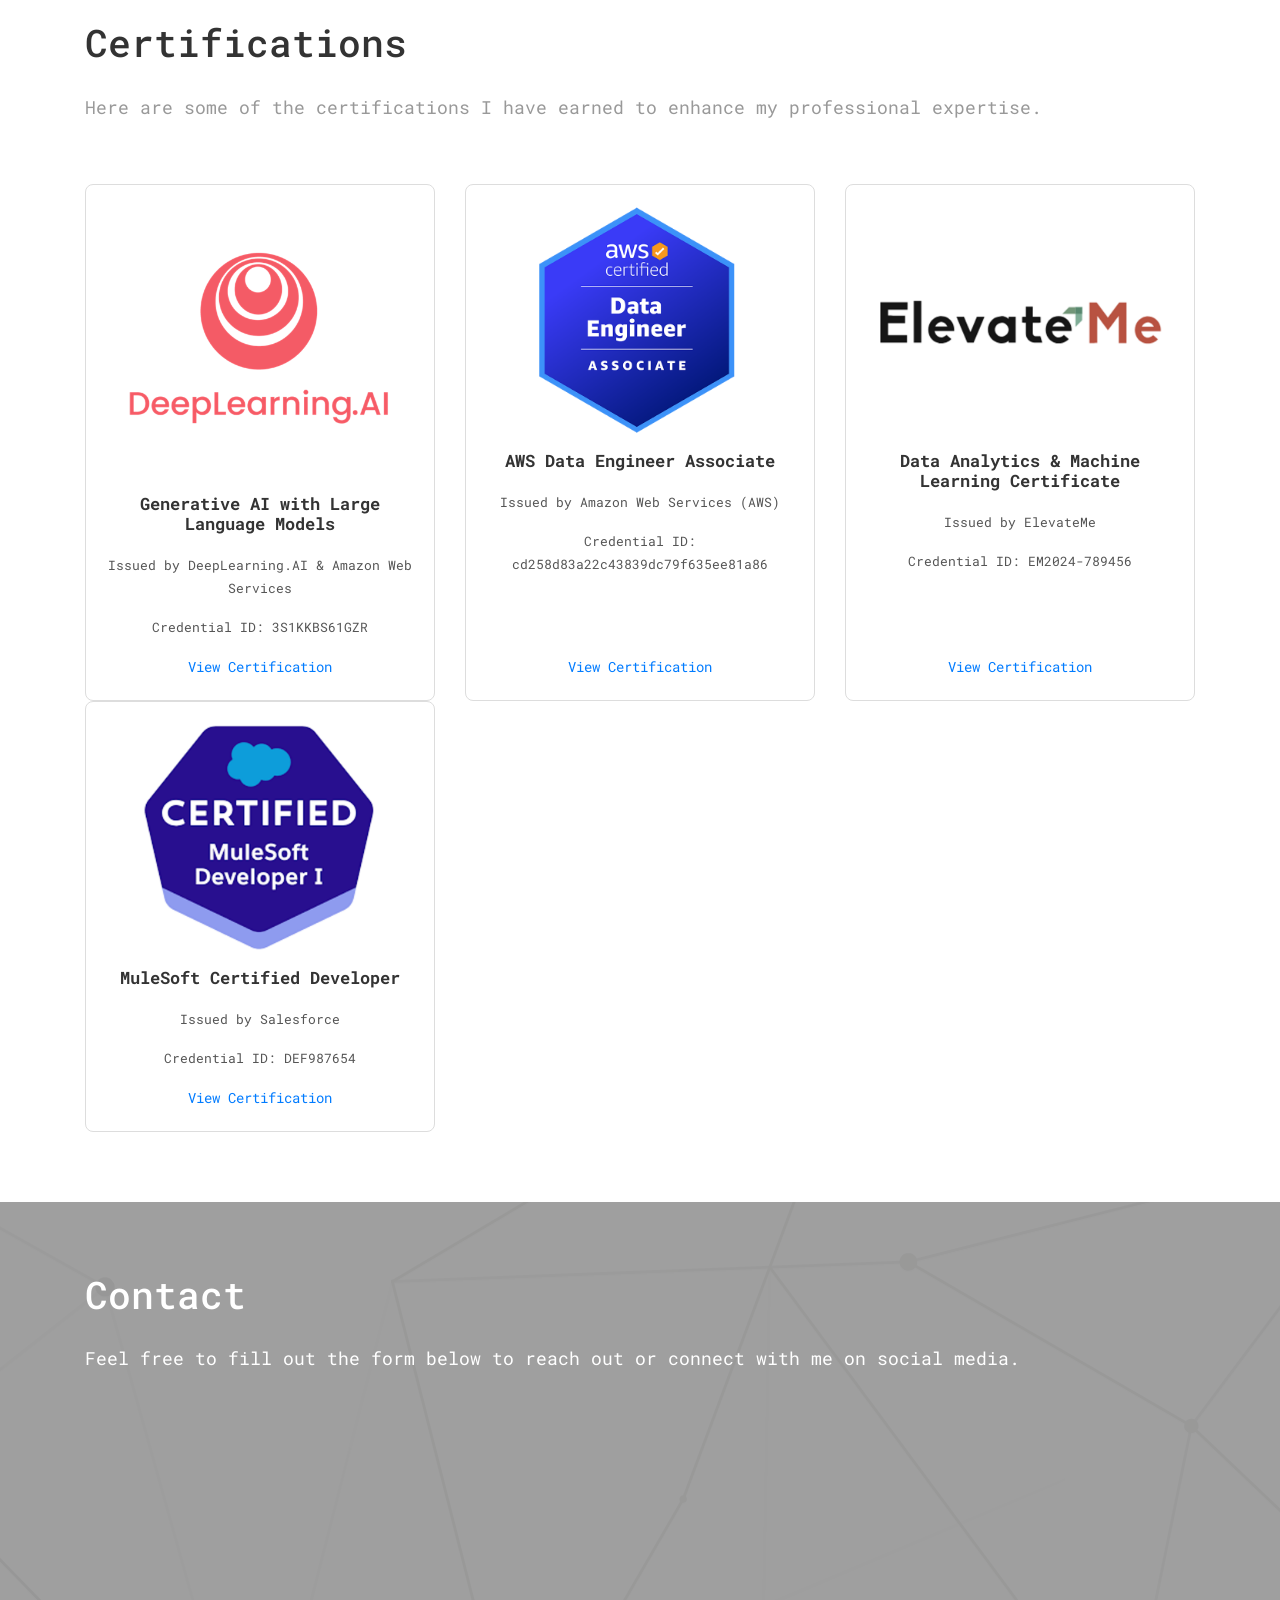
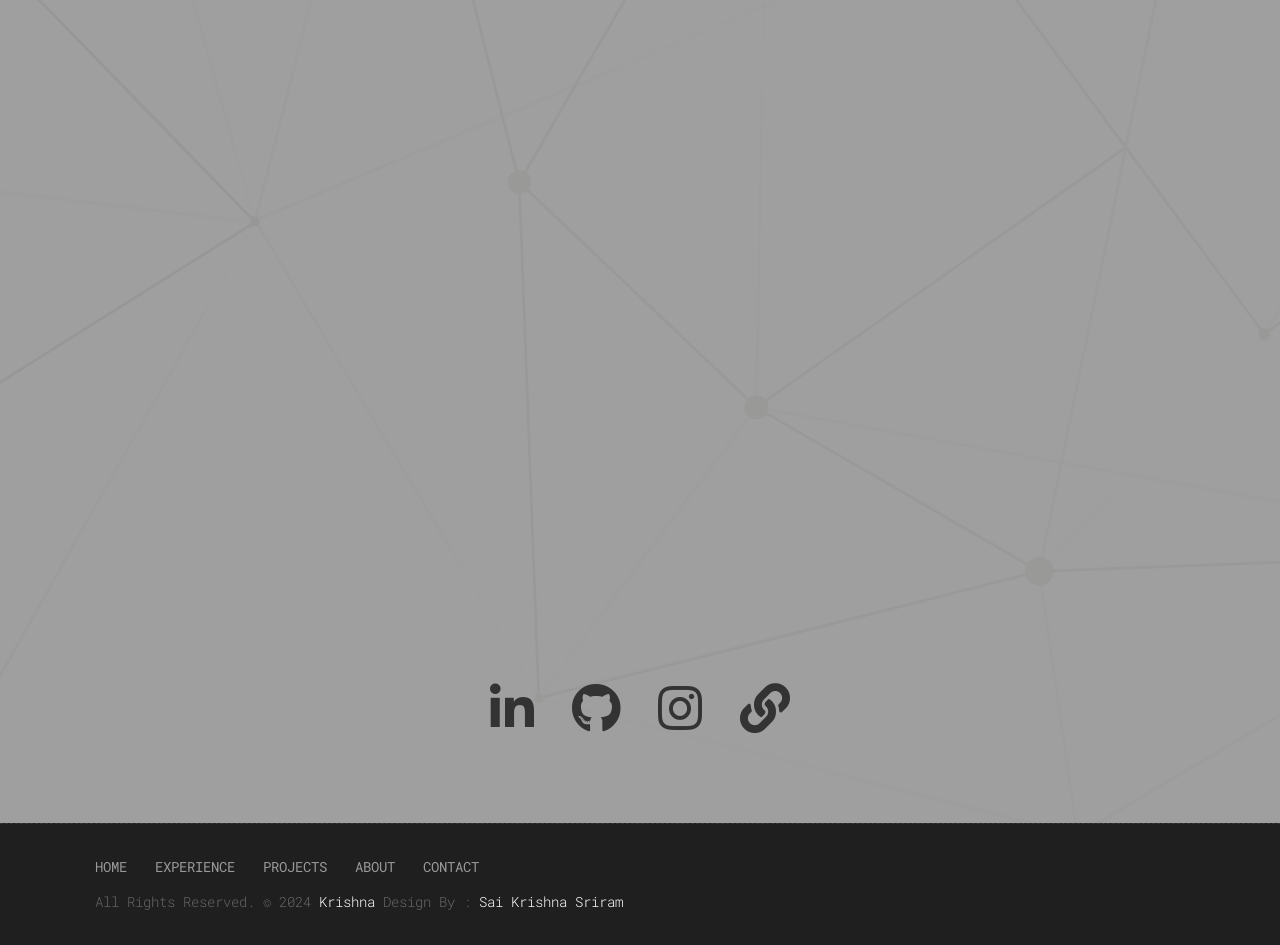
==== commit 0e0245a7: "Shorten Kaggle Multi-Agent System project title" ====
--- a/index.html
+++ b/index.html
@@ -521,7 +521,7 @@
                                 <i class="fa fa-github"></i>
                             </a>
                         </div>
-                        <h4 class="project-title">Kaggle Multi-Agent System (LangGraph)</h4>
+                        <h4 class="project-title">Kaggle Multi-Agent Sys(LangGraph)</h4>
                     </div>
                 </div>
 
